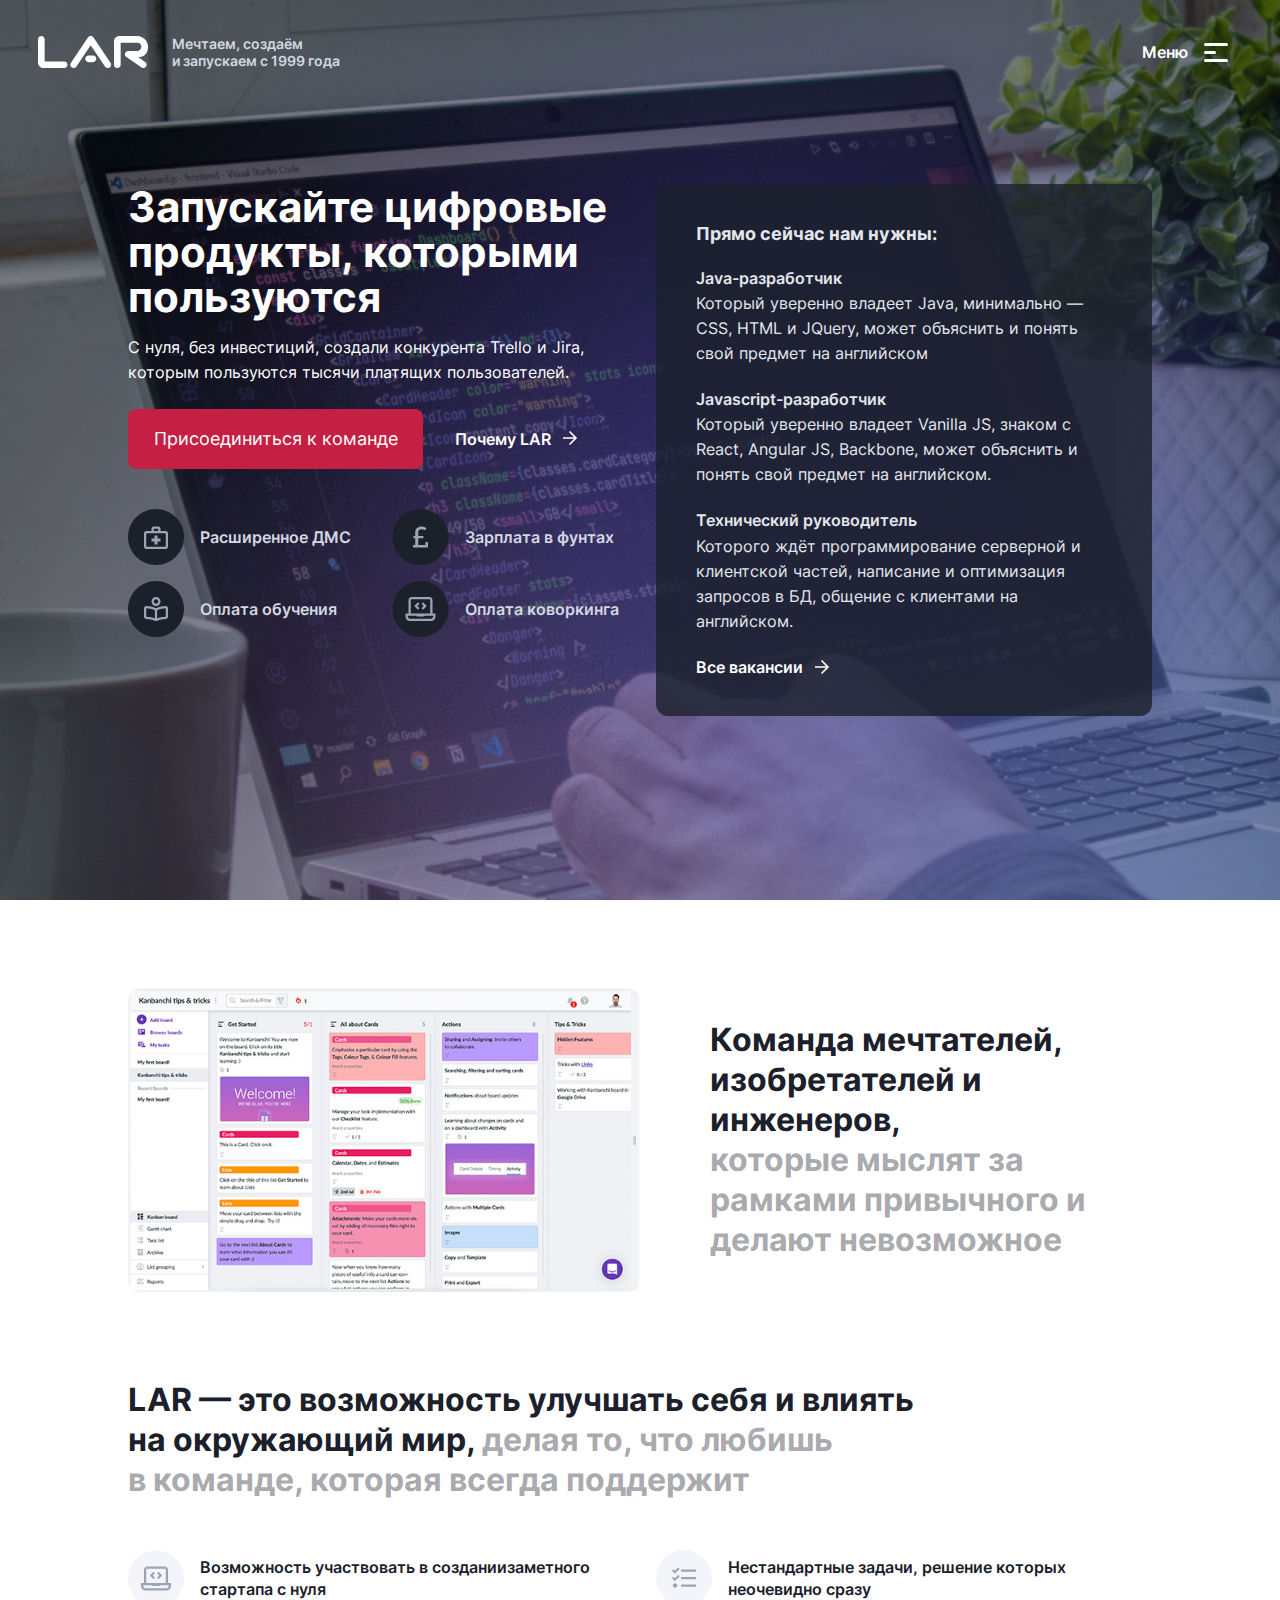
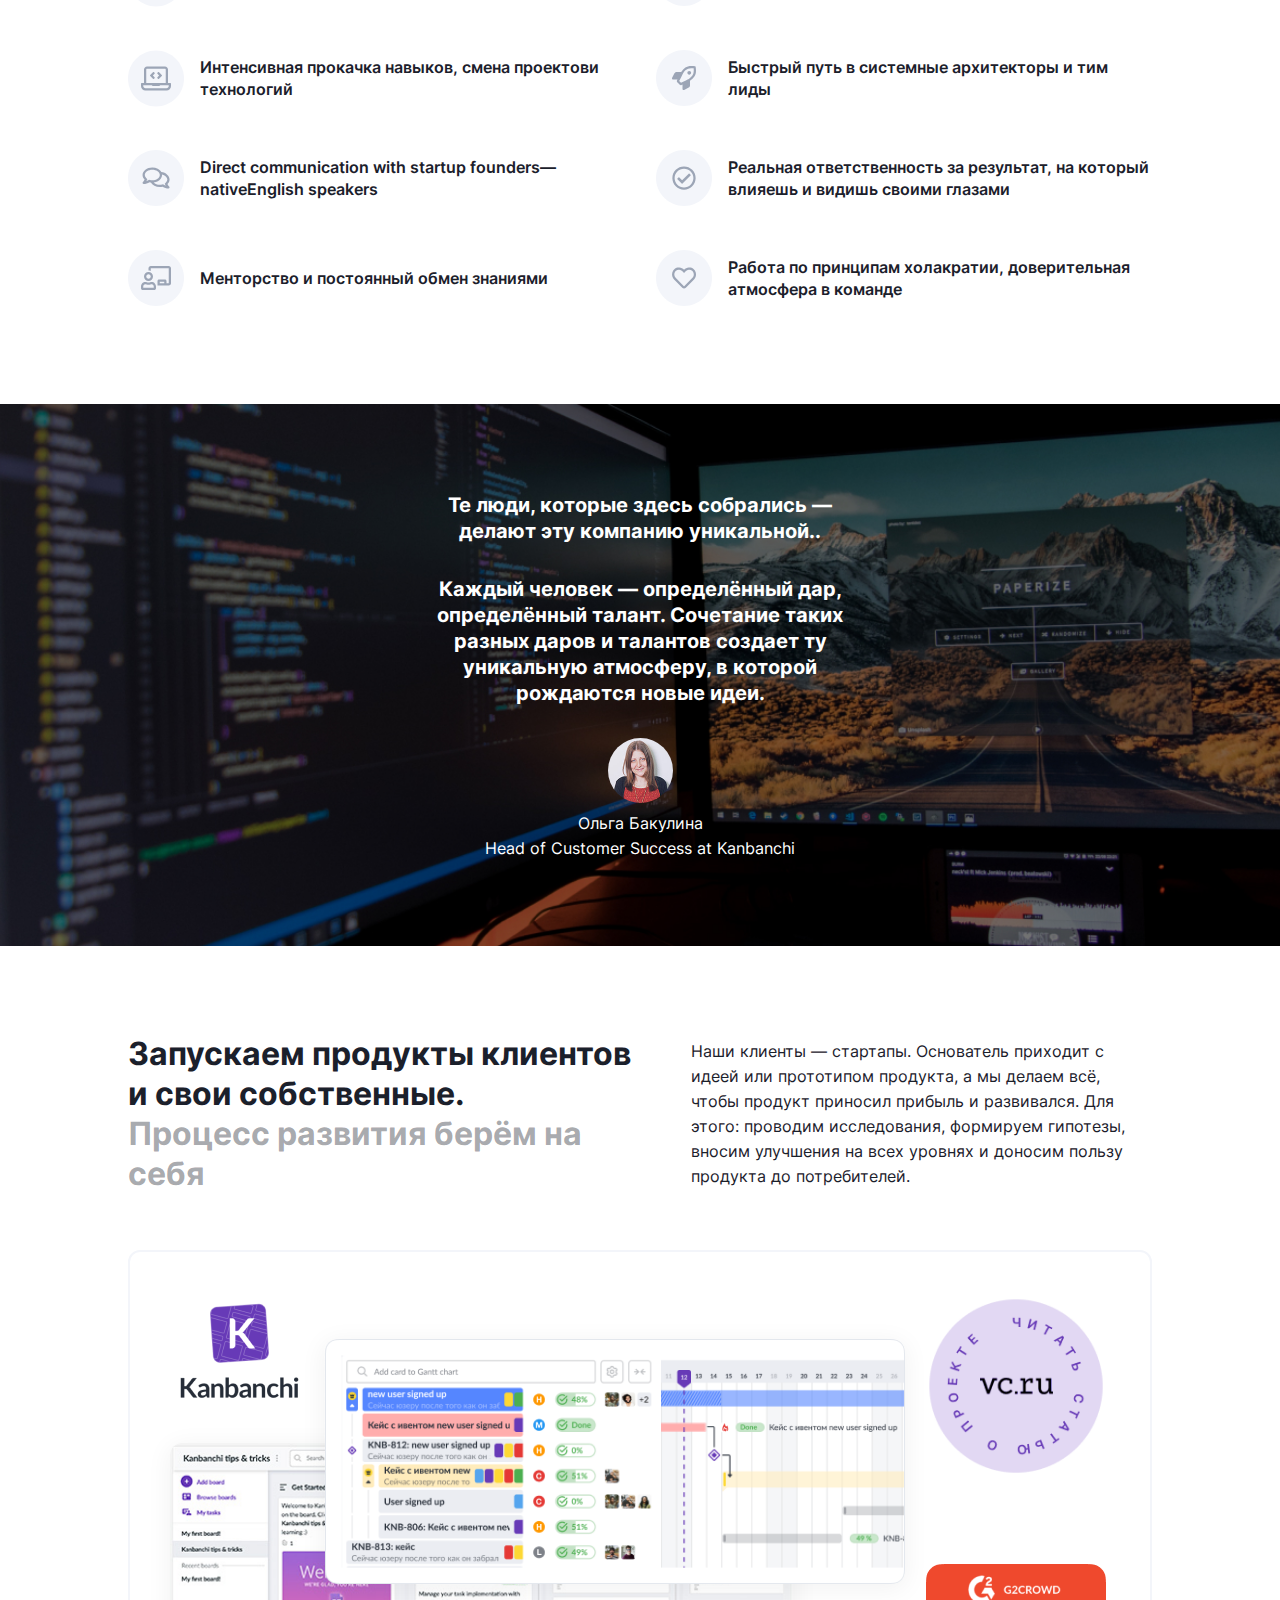
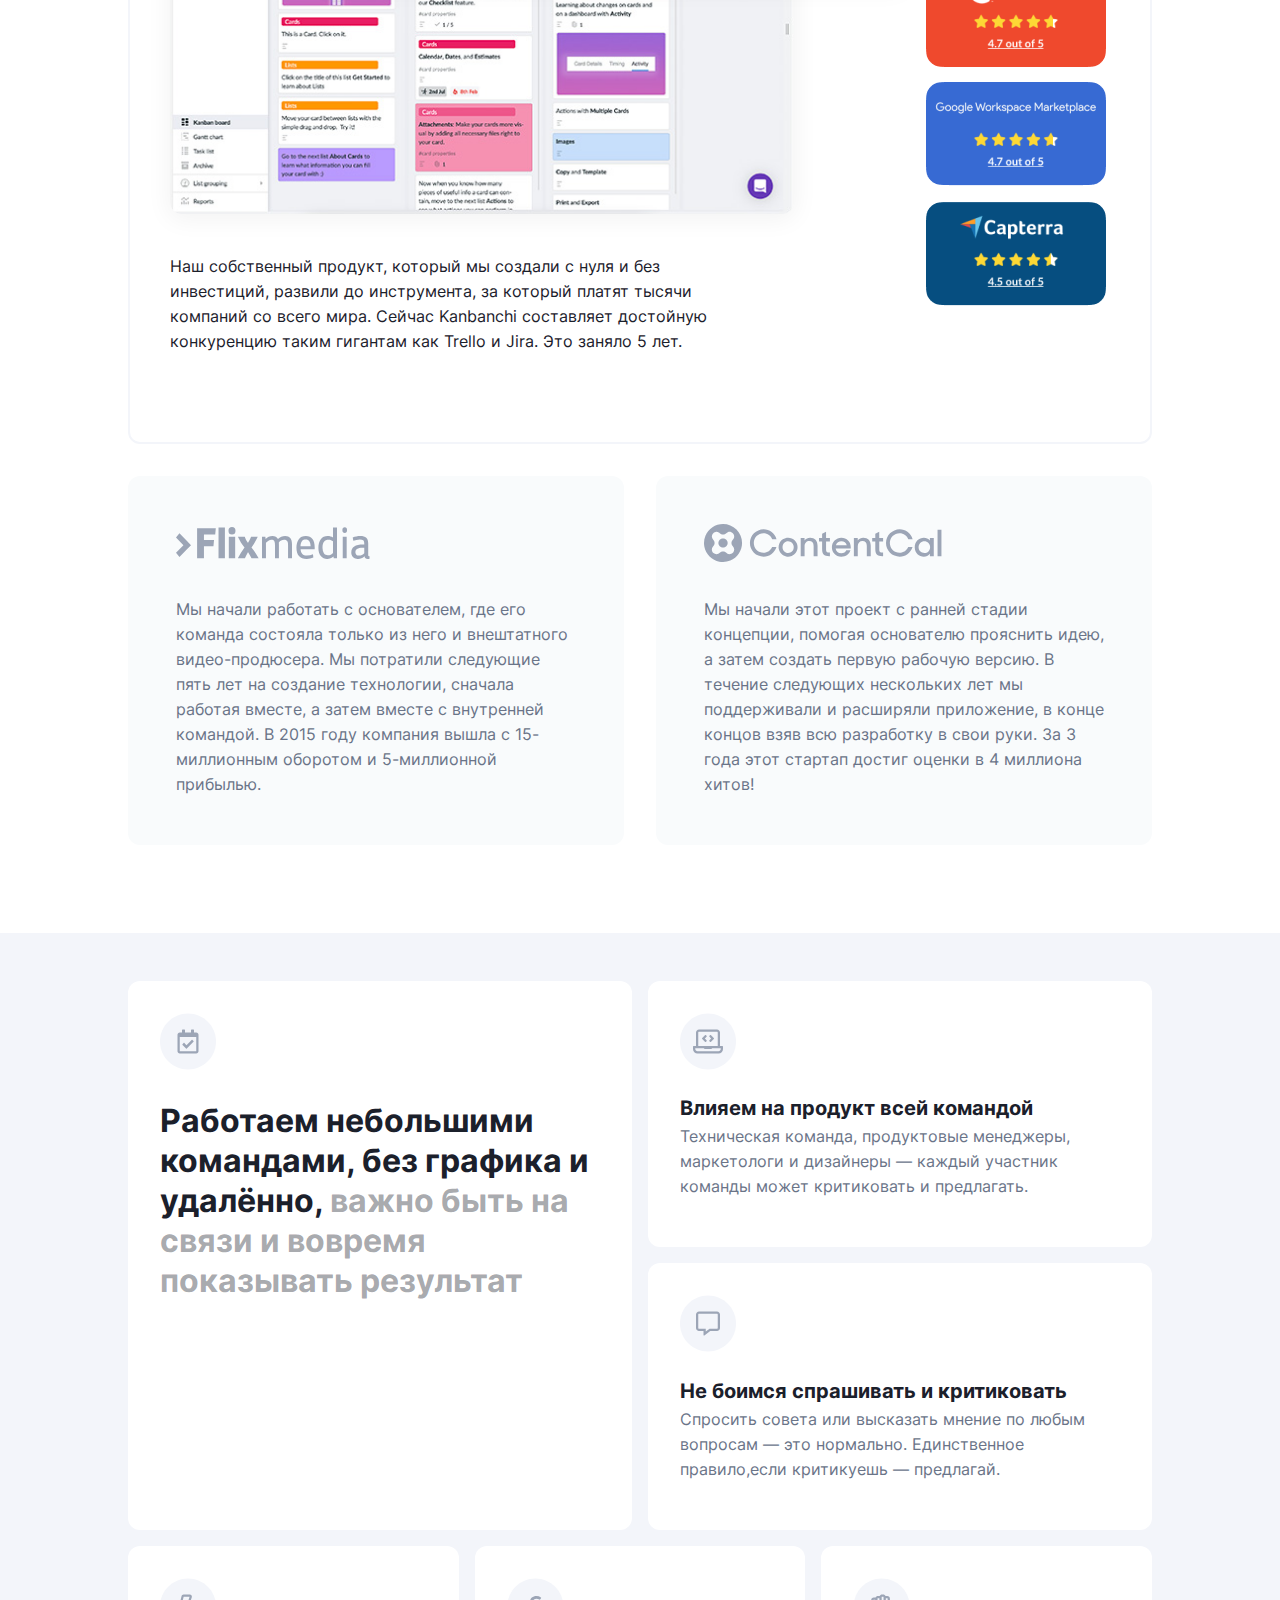
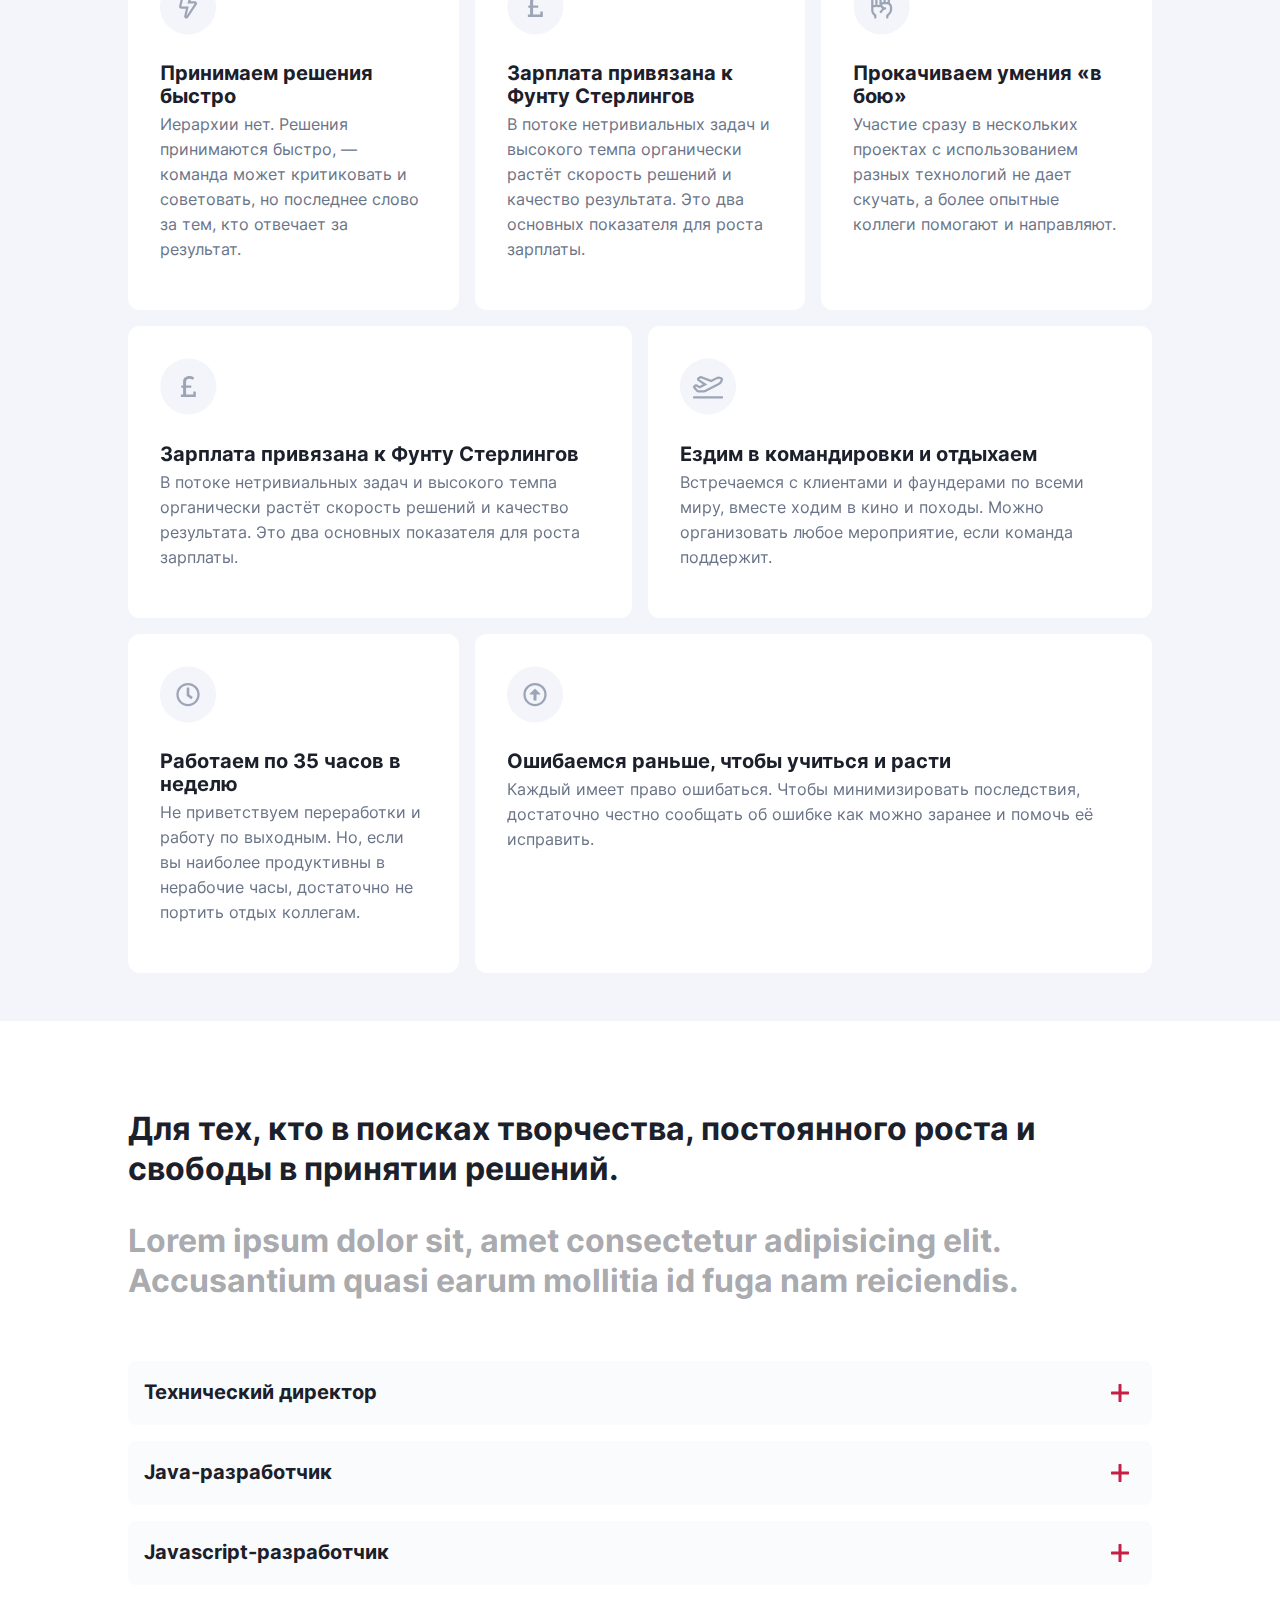
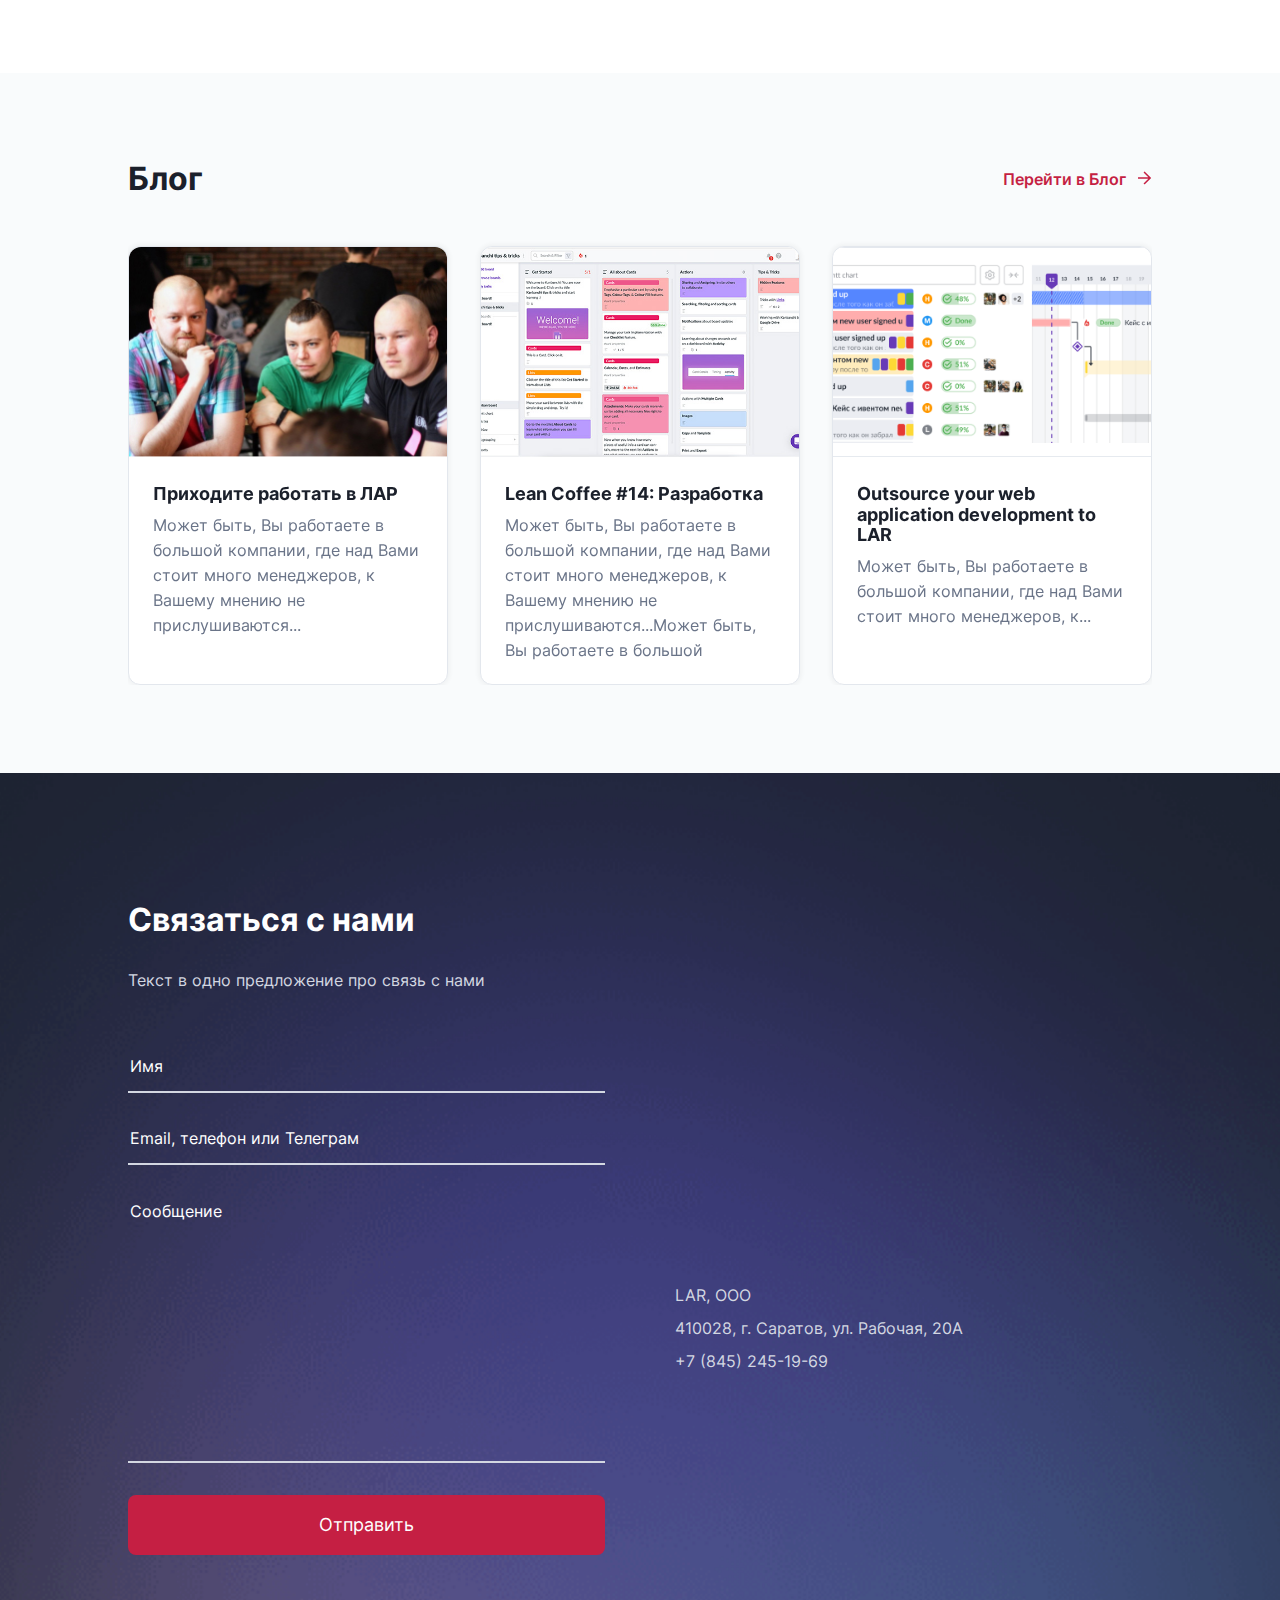
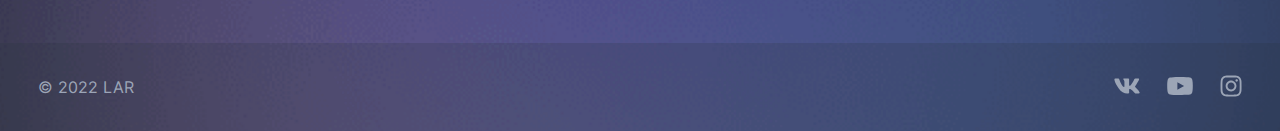
==== index.html @ 128b442a "Исправление svg в особенностях" ====
<!DOCTYPE html>
<html lang="ru">
  <head>
    <meta charset="UTF-8" />
    <meta http-equiv="X-UA-Compatible" content="IE=edge" />
    <meta name="viewport" content="width=device-width, initial-scale=1.0" />
    <title>LAR</title>
    <link rel="stylesheet" href="css/normalize.css">
    <link rel="stylesheet" href="https://unpkg.com/swiper@8/swiper-bundle.min.css"/>
    <link rel="stylesheet" href="css/style.css"/>
  </head>

  <body>
    <header class="header">
      <div class="header__wrapper">
        <div class="header__logo">
          <svg class="header__logo-icon"
            width="110"
            height="32"
            viewBox="0 0 110 32"
            fill="none"
            xmlns="http://www.w3.org/2000/svg"
          >
            <g clip-path="url(#clip0_1_561)">
              <path
                d="M26.169 25.4008H7.17392C6.9032 25.4008 6.63249 25.1736 6.63249 24.8556V3.31711C6.63249 1.45407 5.14356 0 3.33881 0C1.48893 0 0 1.49951 0 3.31711V26.8549C0 29.7176 2.30107 32.0805 5.18867 32.0805H26.169C28.0189 32.0805 29.4627 30.581 29.4627 28.7634C29.5078 26.9004 28.0189 25.4008 26.169 25.4008Z"
                fill="white"
              />
              <path
                d="M81.4396 0C78.3715 0 76.0253 2.31743 76.0253 5.22557V29.0815C76.0253 30.0812 76.5668 31.0354 77.424 31.5352C79.9958 33.0348 82.6578 31.2171 82.6578 28.7634V7.22492C82.6578 6.90684 82.8834 6.67964 83.4249 6.67964H99.2616C101.247 6.67964 103.367 8.22459 103.367 10.6329C103.367 13.2684 101.066 14.9042 99.2616 14.9042H90.1927C88.3428 14.9042 86.899 16.4037 86.899 18.2213C86.899 19.221 87.3051 20.1752 88.0721 20.766L103.232 31.3535C104.721 32.444 106.751 32.3077 107.834 30.8536C109.007 29.3087 108.737 26.9912 107.428 26.1733L100.164 21.084C106.075 21.084 110 17.5397 110 10.6329C110 5.18013 105.172 0 99.2616 0L81.4396 0Z"
                fill="white"
              />
              <path
                d="M72.6416 26.9912L55.3158 1.36318C54.7293 0.545267 53.7367 0.0454292 52.6538 0.0454292C51.4808 0.0454292 50.4881 0.636145 49.9016 1.54494L32.8466 26.9003C32.4406 27.5365 32.2601 28.2635 32.3052 29.0815C32.4857 30.6264 33.7039 31.8987 35.2831 32.0351C36.772 32.1714 37.9 31.308 38.6218 30.172L52.2027 9.90586C52.4283 9.58778 52.8794 9.58778 53.1051 9.90586L67.0016 30.4447C67.6784 31.5352 68.8967 32.2168 70.2954 31.9896C71.694 31.8079 72.8671 30.6719 73.0927 29.2632C73.2732 28.4453 73.0475 27.6274 72.6416 26.9912Z"
                fill="white"
              />
              <path
                d="M55.0902 19.4936H50.5332C48.7285 19.5391 47.2847 20.9931 47.2847 22.8107C47.2847 24.6283 48.7285 26.1278 50.5332 26.1278H55.0902C56.8499 26.0824 58.2937 24.6283 58.2937 22.8107C58.2937 20.9931 56.895 19.5391 55.0902 19.4936Z"
                fill="white"
              />
            </g>
            <defs>
              <clipPath id="clip0_1_561">
                <rect width="110" height="32" fill="white" />
              </clipPath>
            </defs>
          </svg>
          <p class="header__slogan">Мечтаем, создаём <br>и запускаем с 1999 года</p>
        </div>
        <div class="header__navigation">
          <button class="header__button hero__button hide">Присоединиться к команде</button>
          <button class="header__menu">
            <span class="header__span">Меню</span>
            <svg class="header__menu-icon" width="40" height="40" viewbox="0 0 40 40" fill="none" xmlns="http://www.w3.org/2000/svg">
              <rect x="8" y="11" width="24" height="3" rx="1.5" fill="white"/>
              <rect x="8" y="19" width="12" height="3" rx="1.5" fill="white"/>
              <rect x="8" y="27" width="24" height="3" rx="1.5" fill="white"/>
              </svg>
          </button>
        </div>
      </div>

      <div class="nav hide">
        <div class="nav__header">
          <div class="nav__logo">
            <svg width="110" height="32" viewbox="0 0 110 32" fill="none" xmlns="http://www.w3.org/2000/svg">
              <g clip-path="url(#clip0_342_361)">
              <path d="M26.169 25.4008H7.17392C6.9032 25.4008 6.63249 25.1736 6.63249 24.8556V3.31711C6.63249 1.45407 5.14356 0 3.33881 0C1.48893 0 0 1.49951 0 3.31711V26.8549C0 29.7176 2.30107 32.0805 5.18867 32.0805H26.169C28.0189 32.0805 29.4627 30.581 29.4627 28.7634C29.5078 26.9004 28.0189 25.4008 26.169 25.4008Z" fill="#C51F43"/>
              <path d="M81.4397 0C78.3716 0 76.0254 2.31743 76.0254 5.22557V29.0815C76.0254 30.0812 76.5668 31.0354 77.4241 31.5352C79.9959 33.0348 82.6579 31.2171 82.6579 28.7634V7.22492C82.6579 6.90684 82.8835 6.67964 83.4249 6.67964H99.2616C101.247 6.67964 103.367 8.22459 103.367 10.6329C103.367 13.2684 101.066 14.9042 99.2616 14.9042H90.1928C88.3429 14.9042 86.8991 16.4037 86.8991 18.2213C86.8991 19.221 87.3051 20.1752 88.0721 20.766L103.232 31.3535C104.721 32.444 106.751 32.3077 107.834 30.8536C109.007 29.3087 108.737 26.9912 107.428 26.1733L100.164 21.084C106.075 21.084 110 17.5397 110 10.6329C110 5.18013 105.172 0 99.2616 0L81.4397 0Z" fill="#C51F43"/>
              <path d="M72.6416 26.9912L55.3158 1.36318C54.7294 0.545267 53.7367 0.0454292 52.6538 0.0454292C51.4808 0.0454292 50.4881 0.636145 49.9017 1.54494L32.8467 26.9003C32.4406 27.5365 32.2601 28.2635 32.3052 29.0815C32.4857 30.6264 33.7039 31.8987 35.2831 32.0351C36.772 32.1714 37.9 31.308 38.6219 30.172L52.2027 9.90586C52.4283 9.58778 52.8795 9.58778 53.1051 9.90586L67.0017 30.4447C67.6784 31.5352 68.8967 32.2168 70.2954 31.9896C71.6941 31.8079 72.8671 30.6719 73.0927 29.2632C73.2732 28.4453 73.0476 27.6274 72.6416 26.9912Z" fill="#C51F43"/>
              <path d="M55.0902 19.4936H50.5332C48.7285 19.5391 47.2847 20.9931 47.2847 22.8107C47.2847 24.6283 48.7285 26.1278 50.5332 26.1278H55.0902C56.8499 26.0824 58.2937 24.6283 58.2937 22.8107C58.2937 20.9931 56.895 19.5391 55.0902 19.4936Z" fill="#C51F43"/>
              </g>
              <defs>
              <clippath id="clip0_342_361">
              <rect width="110" height="32" fill="white"/>
              </clippath>
              </defs>
              </svg>
            <p class="nav__slogan">Мечтаем, создаём <br>и запускаем с 1999 года</p>
          </div>
          <button class="nav__menu">
            <span class="nav__span">Меню</span>
            <svg width="22" height="22" viewbox="0 0 22 22" fill="none" xmlns="http://www.w3.org/2000/svg">
              <rect y="19.7242" width="27.8941" height="3.21855" rx="1.60928" transform="rotate(-45 0 19.7242)" fill="#1B202B"/>
              <rect x="19.7241" y="22" width="27.8941" height="3.21855" rx="1.60928" transform="rotate(-135 19.7241 22)" fill="#1B202B"/>
              </svg>
          </button>
        </div>
          
        <div class="nav__main">
          <ul class="nav__list list-reset">
            <li class="nav__item">
              <a href="#about-us" class="nav__link">О нас</a>
            </li>
            <li class="nav__item">
              <a href="#LAR" class="nav__link">Почему LAR?</a>
            </li>
            <li class="nav__item">
              <a href="#projects" class="nav__link">Проекты</a>
            </li>
            <li class="nav__item">
              <a href="#benefits" class="nav__link">Как мы работаем</a>
            </li>
            <li class="nav__item">
              <a href="#jobs" class="nav__link">Вакансии</a>
            </li>
            <li class="nav__item">
              <a href="#blog" class="nav__link">Блог</a>
            </li>
            <li class="nav__item">
              <a href="#contacts" class="nav__link">Связаться с нами</a>
            </li>
          </ul>
        </div>     
      </div>
    </header>

    <main class="main">
      <section class="hero" id="about-us">
        <div class="hero__container container">
        <div class="hero__main-block">
          <h1 class="hero__title">Запускайте цифровые продукты, которыми пользуются</h1>
          <p class="hero__descr">С нуля, без инвестиций, создали конкурента Trello и Jira, которым пользуются тысячи платящих пользователей.</p>
          <div class="hero__join">
            <a href="#" class="hero__jobs">Наши вакансии
              <svg class="hero__arrow" width="16" height="15" viewBox="0 0 16 15" fill="none" xmlns="http://www.w3.org/2000/svg">
                <path d="M14.8438 6.8125C15.0104 7 15.0104 7.17708 14.8438 7.34375L8.28125 13.875C8.11458 14.0625 7.94792 14.0625 7.78125 13.875L1.21875 7.34375C1.05208 7.17708 1.05208 7 1.21875 6.8125L1.84375 6.1875C2.01042 6.02083 2.1875 6.02083 2.375 6.1875L7.21875 11.0312V0.375C7.21875 0.125 7.34375 0 7.59375 0H8.46875C8.71875 0 8.84375 0.125 8.84375 0.375V11.0312L13.6875 6.1875C13.875 6.02083 14.0521 6.02083 14.2188 6.1875L14.8438 6.8125Z" fill="white"/>
                </svg>      
            </a>
            <button class="hero__button">Присоединиться к команде</button>
            <a href="#LAR" class="hero__link">Почему LAR
              <svg class="hero__arrow" width="15" height="16" viewbox="0 0 15 16" fill="none" xmlns="http://www.w3.org/2000/svg">
                <path d="M6.8125 1.1875C7 1.02083 7.17708 1.02083 7.34375 1.1875L13.875 7.75C14.0625 7.91667 14.0625 8.08333 13.875 8.25L7.34375 14.8125C7.17708 14.9792 7 14.9792 6.8125 14.8125L6.1875 14.1875C6.125 14.125 6.09375 14.0417 6.09375 13.9375C6.09375 13.8333 6.125 13.7396 6.1875 13.6562L11.0312 8.8125H0.375C0.125 8.8125 0 8.6875 0 8.4375V7.5625C0 7.3125 0.125 7.1875 0.375 7.1875H11.0312L6.1875 2.34375C6.02083 2.15625 6.02083 1.97917 6.1875 1.8125L6.8125 1.1875Z" fill="#ffffff"/>
                </svg>
            </a>
          </div>
          <ul class="hero__features list-reset">
            <li class="hero__item">
              <svg class="hero__icon" width="56" height="56" viewbox="0 0 56 56" fill="none" xmlns="http://www.w3.org/2000/svg">
                <path d="M0 28C0 12.536 12.536 0 28 0V0C43.464 0 56 12.536 56 28V28C56 43.464 43.464 56 28 56V56C12.536 56 0 43.464 0 28V28Z" fill="#1B202B"/>
                <path d="M32.125 29.5C32.375 29.5 32.5 29.625 32.5 29.875V32.125C32.5 32.375 32.375 32.5 32.125 32.5H29.5V35.125C29.5 35.375 29.375 35.5 29.125 35.5H26.875C26.625 35.5 26.5 35.375 26.5 35.125V32.5H23.875C23.625 32.5 23.5 32.375 23.5 32.125V29.875C23.5 29.625 23.625 29.5 23.875 29.5H26.5V26.875C26.5 26.625 26.625 26.5 26.875 26.5H29.125C29.375 26.5 29.5 26.625 29.5 26.875V29.5H32.125ZM37.75 22C38.375 22 38.9062 22.2188 39.3438 22.6562C39.7812 23.0938 40 23.625 40 24.25V37.75C40 38.375 39.7812 38.9062 39.3438 39.3438C38.9062 39.7812 38.375 40 37.75 40H18.25C17.625 40 17.0938 39.7812 16.6562 39.3438C16.2188 38.9062 16 38.375 16 37.75V24.25C16 23.625 16.2188 23.0938 16.6562 22.6562C17.0938 22.2188 17.625 22 18.25 22H23.5V19.75C23.5 19.125 23.7188 18.5938 24.1562 18.1562C24.5938 17.7188 25.125 17.5 25.75 17.5H30.25C30.875 17.5 31.4062 17.7188 31.8438 18.1562C32.2812 18.5938 32.5 19.125 32.5 19.75V22H37.75ZM25.75 19.75V22H30.25V19.75H25.75ZM37.75 37.4688V24.5312C37.75 24.3438 37.6562 24.25 37.4688 24.25H18.5312C18.3438 24.25 18.25 24.3438 18.25 24.5312V37.4688C18.25 37.6562 18.3438 37.75 18.5312 37.75H37.4688C37.6562 37.75 37.75 37.6562 37.75 37.4688Z" fill="#9CA5B6"/>
                </svg>
              <span>Расширенное ДМС</span>
            </li>
            <li class="hero__item">
              <svg class="hero__icon" width="57" height="56" viewbox="0 0 57 56" fill="none" xmlns="http://www.w3.org/2000/svg">
                <path d="M0.5 28C0.5 12.536 13.036 0 28.5 0V0C43.964 0 56.5 12.536 56.5 28V28C56.5 43.464 43.964 56 28.5 56V56C13.036 56 0.5 43.464 0.5 28V28Z" fill="#1B202B"/>
                <path d="M35.4375 32.875C35.8125 32.875 36 33.0625 36 33.4375V37.9375C36 38.3125 35.8125 38.5 35.4375 38.5H21.5625C21.1875 38.5 21 38.3125 21 37.9375V36.6719C21 36.5156 21.0469 36.3906 21.1406 36.2969C21.2656 36.1719 21.4062 36.1094 21.5625 36.1094H23.25V29.125H21.9375C21.5625 29.125 21.375 28.9375 21.375 28.5625V27.4375C21.375 27.0625 21.5625 26.875 21.9375 26.875H23.25V23.125C23.25 21.5 23.8438 20.1562 25.0312 19.0938C26.25 18.0312 27.7812 17.5 29.625 17.5C31.25 17.5 32.7344 17.9844 34.0781 18.9531C34.3906 19.1719 34.4219 19.4375 34.1719 19.75L33.2344 20.875C33.0469 21.1562 32.8125 21.2031 32.5312 21.0156C31.5625 20.4219 30.6094 20.125 29.6719 20.125C28.6094 20.125 27.7656 20.4219 27.1406 21.0156C26.5469 21.6094 26.25 22.3594 26.25 23.2656V26.875H30.9375C31.3125 26.875 31.5 27.0625 31.5 27.4375V28.5625C31.5 28.9375 31.3125 29.125 30.9375 29.125H26.25V36.1094H33.4688V33.4375C33.4688 33.2812 33.5156 33.1562 33.6094 33.0625C33.7344 32.9375 33.875 32.875 34.0312 32.875H35.4375Z" fill="#9CA5B6"/>
                </svg>
              <span>Зарплата в фунтах</span>
            </li>
            <li class="hero__item">
              <svg class="hero__icon" width="56" height="56" viewbox="0 0 56 56" fill="none" xmlns="http://www.w3.org/2000/svg">
                <path d="M0 28C0 12.536 12.536 0 28 0V0C43.464 0 56 12.536 56 28V28C56 43.464 43.464 56 28 56V56C12.536 56 0 43.464 0 28V28Z" fill="#1B202B"/>
                <path d="M37.5625 25C38.125 25 38.6719 25.2031 39.2031 25.6094C39.7344 26.0156 40 26.5938 40 27.3438V35.6875C40 36.3125 39.7812 36.8438 39.3438 37.2812C38.9062 37.75 38.375 38 37.75 38.0312C34.1562 38.2188 31.3906 38.8125 29.4531 39.8125C29.1719 39.9375 28.8906 40 28.6094 40H27.3906C27.1094 40 26.8281 39.9375 26.5469 39.8125C24.6094 38.8125 21.8438 38.2188 18.25 38.0312C17.625 38 17.0938 37.75 16.6562 37.2812C16.2188 36.8438 16 36.3125 16 35.6875V27.3438C16 26.5938 16.2656 26.0156 16.7969 25.6094C17.3281 25.2031 17.875 25 18.4375 25C18.4688 25 18.5 25 18.5312 25C22.625 25.25 25.7812 26 28 27.25C30.2188 26 33.375 25.25 37.4688 25C37.5 25 37.5312 25 37.5625 25ZM26.875 37.4688V29.1719C24.9375 28.1094 22.1094 27.4688 18.3906 27.25C18.3281 27.25 18.2812 27.2812 18.25 27.3438V35.6875C18.25 35.75 18.2969 35.7812 18.3906 35.7812C21.8281 35.9688 24.6562 36.5312 26.875 37.4688ZM37.75 35.6875V27.3438C37.75 27.2812 37.6875 27.25 37.5625 27.25C33.8438 27.4688 31.0312 28.1094 29.125 29.1719V37.4688C31.3438 36.5312 34.1719 35.9688 37.6094 35.7812C37.7031 35.7812 37.75 35.75 37.75 35.6875ZM28 25C26.75 25 25.6875 24.5625 24.8125 23.6875C23.9375 22.8125 23.5 21.75 23.5 20.5C23.5 19.25 23.9375 18.1875 24.8125 17.3125C25.6875 16.4375 26.75 16 28 16C29.25 16 30.3125 16.4375 31.1875 17.3125C32.0625 18.1875 32.5 19.25 32.5 20.5C32.5 21.3125 32.2969 22.0625 31.8906 22.75C31.4844 23.4375 30.9375 23.9844 30.25 24.3906C29.5625 24.7969 28.8125 25 28 25ZM29.5938 18.9062C29.1562 18.4688 28.625 18.25 28 18.25C27.375 18.25 26.8438 18.4688 26.4062 18.9062C25.9688 19.3438 25.75 19.875 25.75 20.5C25.75 21.125 25.9688 21.6562 26.4062 22.0938C26.8438 22.5312 27.375 22.75 28 22.75C28.625 22.75 29.1562 22.5312 29.5938 22.0938C30.0312 21.6562 30.25 21.125 30.25 20.5C30.25 19.875 30.0312 19.3438 29.5938 18.9062Z" fill="#9CA5B6"/>
                </svg>
              <span>Оплата обучения</span>
            </li>
            <li class="hero__item">
              <svg class="hero__icon" width="57" height="56" viewbox="0 0 57 56" fill="none" xmlns="http://www.w3.org/2000/svg">
                <path d="M0.5 28C0.5 12.536 13.036 0 28.5 0V0C43.964 0 56.5 12.536 56.5 28V28C56.5 43.464 43.964 56 28.5 56V56C13.036 56 0.5 43.464 0.5 28V28Z" fill="#1B202B"/>
                <path d="M42.75 32.5C42.9688 32.5 43.1406 32.5781 43.2656 32.7344C43.4219 32.8594 43.5 33.0312 43.5 33.25V35.5C43.5 36.75 43.0625 37.8125 42.1875 38.6875C41.3125 39.5625 40.25 40 39 40H18C16.75 40 15.6875 39.5625 14.8125 38.6875C13.9375 37.8125 13.5 36.75 13.5 35.5V33.25C13.5 33.0312 13.5625 32.8594 13.6875 32.7344C13.8438 32.5781 14.0312 32.5 14.25 32.5H16.5V19C16.5 18.1875 16.7969 17.4844 17.3906 16.8906C17.9844 16.2969 18.6875 16 19.5 16H37.5C38.3125 16 39.0156 16.2969 39.6094 16.8906C40.2031 17.4844 40.5 18.1875 40.5 19V32.5H42.75ZM18.75 19V32.5H38.25V19C38.25 18.7812 38.1719 18.6094 38.0156 18.4844C37.8906 18.3281 37.7188 18.25 37.5 18.25H19.5C19.2812 18.25 19.0938 18.3281 18.9375 18.4844C18.8125 18.6094 18.75 18.7812 18.75 19ZM41.25 35.5V34.75H32.7656C32.4844 35.25 32.0625 35.5 31.5 35.5H25.5C24.9375 35.5 24.5156 35.25 24.2344 34.75H15.75V35.5C15.75 36.125 15.9688 36.6562 16.4062 37.0938C16.8438 37.5312 17.375 37.75 18 37.75H39C39.625 37.75 40.1562 37.5312 40.5938 37.0938C41.0312 36.6562 41.25 36.125 41.25 35.5ZM26.5312 28.2812C26.1562 28.625 25.7969 28.625 25.4531 28.2812L22.7344 25.5156C22.3594 25.1719 22.3594 24.8281 22.7344 24.4844L25.4531 21.7188C25.7969 21.375 26.1562 21.375 26.5312 21.7188L27.0469 22.2812C27.3906 22.625 27.3906 22.9688 27.0469 23.3125L25.3594 25L27.0469 26.6875C27.3906 27.0312 27.3906 27.375 27.0469 27.7188L26.5312 28.2812ZM29.9531 27.7188C29.6094 27.375 29.6094 27.0312 29.9531 26.6875L31.6406 25L29.9531 23.3125C29.6094 22.9688 29.6094 22.625 29.9531 22.2812L30.4688 21.7188C30.8438 21.375 31.2031 21.375 31.5469 21.7188L34.2656 24.4844C34.6406 24.8281 34.6406 25.1719 34.2656 25.5156L31.5469 28.2812C31.2031 28.625 30.8438 28.625 30.4688 28.2812L29.9531 27.7188Z" fill="#9CA5B6"/>
                </svg>
              <span>Оплата коворкинга</span>
            </li>
          </ul>
        </div>
        <div class="hero__vacancy vacancy">
          <h5 class="vacancy__title">Прямо сейчас нам нужны:</h5>
          <ul class="vacancy__list list-reset">
            <li class="vacancy__item">
              <h6 class="vacancy__subtitle">Java-разработчик</h6>
              <p class="vacancy__descr">Который уверенно владеет Java, минимально — CSS, HTML и JQuery, может
                 объяснить и понять свой предмет на английском</p>
            </li>
            <li class="vacancy__item">
              <h6 class="vacancy__subtitle">Javascript-разработчик</h6>
              <p class="vacancy__descr">Который уверенно владеет Vanilla JS, знаком с React, Angular JS, Backbone,
                 может объяснить и понять свой предмет на английском.</p>
            </li>
            <li class="vacancy__item">
              <h6 class="vacancy__subtitle">Технический руководитель</h6>
              <p class="vacancy__descr">Которого ждёт программирование серверной и клиентской частей,
                 написание и оптимизация запросов в БД, общение с клиентами на английском.</p>
            </li>
          </ul>
          <a href="#jobs" class="vacancy__link">
            <span>Все вакансии</span>
            <svg class="hero__arrow" width="15" height="16" viewbox="0 0 15 16" fill="none" xmlns="http://www.w3.org/2000/svg">
              <path d="M6.8125 1.1875C7 1.02083 7.17708 1.02083 7.34375 1.1875L13.875 7.75C14.0625 7.91667 14.0625 8.08333 13.875 8.25L7.34375 14.8125C7.17708 14.9792 7 14.9792 6.8125 14.8125L6.1875 14.1875C6.125 14.125 6.09375 14.0417 6.09375 13.9375C6.09375 13.8333 6.125 13.7396 6.1875 13.6562L11.0312 8.8125H0.375C0.125 8.8125 0 8.6875 0 8.4375V7.5625C0 7.3125 0.125 7.1875 0.375 7.1875H11.0312L6.1875 2.34375C6.02083 2.15625 6.02083 1.97917 6.1875 1.8125L6.8125 1.1875Z" fill="#ffffff"/>
              </svg>
          </a>
        </div>
      </div>
      </section>

      <section class="about-us container" id="LAR">
        <div class="about-us__team">
          <video class="about-us__video video" poster="img/kanban_board.jpg">
            <button class="video__play-button play-button">
              <svg class="play-button__icon" width="56" height="56" viewbox="0 0 56 56" fill="none" xmlns="http://www.w3.org/2000/svg">
                <path fill-rule="evenodd" clip-rule="evenodd" d="M28 56C43.464 56 56 43.464 56 28C56 12.536 43.464 0 28 0C12.536 0 0 12.536 0 28C0 43.464 12.536 56 28 56ZM23.6945 18.4982C23.3974 18.3072 23.0197 18.2937 22.7097 18.463C22.3997 18.6322 22.2069 18.9572 22.2069 19.3104V36.6897C22.2069 37.0429 22.3997 37.3679 22.7097 37.5372C23.0197 37.7064 23.3974 37.6929 23.6945 37.5019L37.2118 28.8122C37.4881 28.6346 37.6552 28.3286 37.6552 28.0001C37.6552 27.6715 37.4881 27.3655 37.2118 27.1879L23.6945 18.4982Z" fill="white"/>
                </svg>
              <span class="play-button__descr">Смотреть видео</span>
            </button>
          </video>
          <h2 class="about-us__title">Команда мечтателей, изобретателей и инженеров, <br><span class="about-us__title--grey">которые мыслят за рамками привычного и делают невозможное</span></h2>
        </div>
        <div class="about-us__features">
          <h2 class="about-us__title--features">LAR — это возможность улучшать себя и влиять на окружающий
             мир, <span class="about-us__title--grey">делая то, что любишь <br>в команде, которая всегда поддержит</span></h2>
          <ul class="about-us__list list-reset">
            <li class="about-us__item">
              <svg class="about-us__svg" width="56" height="57" viewbox="0 0 56 57" fill="none" xmlns="http://www.w3.org/2000/svg">
                <path d="M0 28.5C0 13.036 12.536 0.5 28 0.5V0.5C43.464 0.5 56 13.036 56 28.5V28.5C56 43.964 43.464 56.5 28 56.5V56.5C12.536 56.5 0 43.964 0 28.5V28.5Z" fill="#F3F5FA"/>
                <path d="M42.25 33C42.4688 33 42.6406 33.0781 42.7656 33.2344C42.9219 33.3594 43 33.5312 43 33.75V36C43 37.25 42.5625 38.3125 41.6875 39.1875C40.8125 40.0625 39.75 40.5 38.5 40.5H17.5C16.25 40.5 15.1875 40.0625 14.3125 39.1875C13.4375 38.3125 13 37.25 13 36V33.75C13 33.5312 13.0625 33.3594 13.1875 33.2344C13.3438 33.0781 13.5312 33 13.75 33H16V19.5C16 18.6875 16.2969 17.9844 16.8906 17.3906C17.4844 16.7969 18.1875 16.5 19 16.5H37C37.8125 16.5 38.5156 16.7969 39.1094 17.3906C39.7031 17.9844 40 18.6875 40 19.5V33H42.25ZM18.25 19.5V33H37.75V19.5C37.75 19.2812 37.6719 19.1094 37.5156 18.9844C37.3906 18.8281 37.2188 18.75 37 18.75H19C18.7812 18.75 18.5938 18.8281 18.4375 18.9844C18.3125 19.1094 18.25 19.2812 18.25 19.5ZM40.75 36V35.25H32.2656C31.9844 35.75 31.5625 36 31 36H25C24.4375 36 24.0156 35.75 23.7344 35.25H15.25V36C15.25 36.625 15.4688 37.1562 15.9062 37.5938C16.3438 38.0312 16.875 38.25 17.5 38.25H38.5C39.125 38.25 39.6562 38.0312 40.0938 37.5938C40.5312 37.1562 40.75 36.625 40.75 36ZM26.0312 28.7812C25.6562 29.125 25.2969 29.125 24.9531 28.7812L22.2344 26.0156C21.8594 25.6719 21.8594 25.3281 22.2344 24.9844L24.9531 22.2188C25.2969 21.875 25.6562 21.875 26.0312 22.2188L26.5469 22.7812C26.8906 23.125 26.8906 23.4688 26.5469 23.8125L24.8594 25.5L26.5469 27.1875C26.8906 27.5312 26.8906 27.875 26.5469 28.2188L26.0312 28.7812ZM29.4531 28.2188C29.1094 27.875 29.1094 27.5312 29.4531 27.1875L31.1406 25.5L29.4531 23.8125C29.1094 23.4688 29.1094 23.125 29.4531 22.7812L29.9688 22.2188C30.3438 21.875 30.7031 21.875 31.0469 22.2188L33.7656 24.9844C34.1406 25.3281 34.1406 25.6719 33.7656 26.0156L31.0469 28.7812C30.7031 29.125 30.3438 29.125 29.9688 28.7812L29.4531 28.2188Z" fill="#9CA5B6"/>
                </svg>
              <p class="about-us__text">Возможность участвовать в созданиизаметного стартапа с нуля</p>
            </li>
            <li class="about-us__item">
              <svg class="about-us__svg" width="56" height="56" viewbox="0 0 56 56" fill="none" xmlns="http://www.w3.org/2000/svg">
                <path d="M0 28C0 12.536 12.536 0 28 0V0C43.464 0 56 12.536 56 28V28C56 43.464 43.464 56 28 56V56C12.536 56 0 43.464 0 28V28Z" fill="#F3F5FA"/>
                <path d="M39.2969 26.875C39.5156 26.875 39.6875 26.9531 39.8125 27.1094C39.9688 27.2344 40.0469 27.4062 40.0469 27.625V28.375C40.0469 28.5938 39.9688 28.7812 39.8125 28.9375C39.6875 29.0625 39.5156 29.125 39.2969 29.125H25.7969C25.5781 29.125 25.3906 29.0625 25.2344 28.9375C25.1094 28.7812 25.0469 28.5938 25.0469 28.375V27.625C25.0469 27.4062 25.1094 27.2344 25.2344 27.1094C25.3906 26.9531 25.5781 26.875 25.7969 26.875H39.2969ZM39.2969 34.375C39.5156 34.375 39.6875 34.4531 39.8125 34.6094C39.9688 34.7344 40.0469 34.9062 40.0469 35.125V35.875C40.0469 36.0938 39.9688 36.2812 39.8125 36.4375C39.6875 36.5625 39.5156 36.625 39.2969 36.625H25.7969C25.5781 36.625 25.3906 36.5625 25.2344 36.4375C25.1094 36.2812 25.0469 36.0938 25.0469 35.875V35.125C25.0469 34.9062 25.1094 34.7344 25.2344 34.6094C25.3906 34.4531 25.5781 34.375 25.7969 34.375H39.2969ZM39.2969 19.375C39.5156 19.375 39.6875 19.4531 39.8125 19.6094C39.9688 19.7344 40.0469 19.9062 40.0469 20.125V20.875C40.0469 21.0938 39.9688 21.2812 39.8125 21.4375C39.6875 21.5625 39.5156 21.625 39.2969 21.625H25.7969C25.5781 21.625 25.3906 21.5625 25.2344 21.4375C25.1094 21.2812 25.0469 21.0938 25.0469 20.875V20.125C25.0469 19.9062 25.1094 19.7344 25.2344 19.6094C25.3906 19.4531 25.5781 19.375 25.7969 19.375H39.2969ZM17.4531 33.9062C17.9219 33.4688 18.4531 33.25 19.0469 33.25C19.6719 33.25 20.2031 33.4688 20.6406 33.9062C21.0781 34.3438 21.2969 34.875 21.2969 35.5C21.2969 36.125 21.0781 36.6562 20.6406 37.0938C20.2031 37.5312 19.6719 37.75 19.0469 37.75C18.4531 37.75 17.9219 37.5312 17.4531 37.0938C17.0156 36.6562 16.7969 36.125 16.7969 35.5C16.7969 34.875 17.0156 34.3438 17.4531 33.9062ZM22.6094 25.1406L23.4062 25.9375C23.5 26.0625 23.5469 26.2031 23.5469 26.3594C23.5469 26.5156 23.4844 26.6406 23.3594 26.7344L19.9844 30.1094L19.2812 30.8594C19.1562 30.9531 19.0156 31 18.8594 31C18.7031 31 18.5625 30.9531 18.4375 30.8594L16.2344 28.6094C16.1094 28.5156 16.0469 28.3906 16.0469 28.2344C16.0469 28.0781 16.1094 27.9375 16.2344 27.8125L16.9375 27.1094C17.0625 26.9844 17.2031 26.9219 17.3594 26.9219C17.5156 26.9219 17.6406 26.9844 17.7344 27.1094L18.8125 28.1406L21.8125 25.1406C21.9062 25.0469 22.0312 25 22.1875 25C22.3438 25 22.4844 25.0469 22.6094 25.1406ZM22.6094 17.6406L23.4062 18.4375C23.5 18.5312 23.5469 18.6562 23.5469 18.8125C23.5469 18.9688 23.4844 19.1094 23.3594 19.2344L19.9844 22.6094L19.2812 23.3125C19.1562 23.4375 19.0156 23.5 18.8594 23.5C18.7031 23.5 18.5625 23.4375 18.4375 23.3125L16.2344 21.1094C16.1094 21.0156 16.0469 20.8906 16.0469 20.7344C16.0469 20.5781 16.1094 20.4375 16.2344 20.3125L16.9375 19.6094C17.0625 19.4844 17.2031 19.4219 17.3594 19.4219C17.5156 19.4219 17.6406 19.4844 17.7344 19.6094L18.8125 20.6406L21.8125 17.6406C21.9062 17.5469 22.0312 17.5 22.1875 17.5C22.3438 17.5 22.4844 17.5469 22.6094 17.6406Z" fill="#9CA5B6"/>
                </svg>
              <p class="about-us__text">Нестандартные задачи, решение которых неочевидно сразу</p>
            </li>
            <li class="about-us__item">
              <svg class="about-us__svg" width="56" height="57" viewbox="0 0 56 57" fill="none" xmlns="http://www.w3.org/2000/svg">
                <path d="M0 28.5C0 13.036 12.536 0.5 28 0.5V0.5C43.464 0.5 56 13.036 56 28.5V28.5C56 43.964 43.464 56.5 28 56.5V56.5C12.536 56.5 0 43.964 0 28.5V28.5Z" fill="#F3F5FA"/>
                <path d="M42.25 33C42.4688 33 42.6406 33.0781 42.7656 33.2344C42.9219 33.3594 43 33.5312 43 33.75V36C43 37.25 42.5625 38.3125 41.6875 39.1875C40.8125 40.0625 39.75 40.5 38.5 40.5H17.5C16.25 40.5 15.1875 40.0625 14.3125 39.1875C13.4375 38.3125 13 37.25 13 36V33.75C13 33.5312 13.0625 33.3594 13.1875 33.2344C13.3438 33.0781 13.5312 33 13.75 33H16V19.5C16 18.6875 16.2969 17.9844 16.8906 17.3906C17.4844 16.7969 18.1875 16.5 19 16.5H37C37.8125 16.5 38.5156 16.7969 39.1094 17.3906C39.7031 17.9844 40 18.6875 40 19.5V33H42.25ZM18.25 19.5V33H37.75V19.5C37.75 19.2812 37.6719 19.1094 37.5156 18.9844C37.3906 18.8281 37.2188 18.75 37 18.75H19C18.7812 18.75 18.5938 18.8281 18.4375 18.9844C18.3125 19.1094 18.25 19.2812 18.25 19.5ZM40.75 36V35.25H32.2656C31.9844 35.75 31.5625 36 31 36H25C24.4375 36 24.0156 35.75 23.7344 35.25H15.25V36C15.25 36.625 15.4688 37.1562 15.9062 37.5938C16.3438 38.0312 16.875 38.25 17.5 38.25H38.5C39.125 38.25 39.6562 38.0312 40.0938 37.5938C40.5312 37.1562 40.75 36.625 40.75 36ZM26.0312 28.7812C25.6562 29.125 25.2969 29.125 24.9531 28.7812L22.2344 26.0156C21.8594 25.6719 21.8594 25.3281 22.2344 24.9844L24.9531 22.2188C25.2969 21.875 25.6562 21.875 26.0312 22.2188L26.5469 22.7812C26.8906 23.125 26.8906 23.4688 26.5469 23.8125L24.8594 25.5L26.5469 27.1875C26.8906 27.5312 26.8906 27.875 26.5469 28.2188L26.0312 28.7812ZM29.4531 28.2188C29.1094 27.875 29.1094 27.5312 29.4531 27.1875L31.1406 25.5L29.4531 23.8125C29.1094 23.4688 29.1094 23.125 29.4531 22.7812L29.9688 22.2188C30.3438 21.875 30.7031 21.875 31.0469 22.2188L33.7656 24.9844C34.1406 25.3281 34.1406 25.6719 33.7656 26.0156L31.0469 28.7812C30.7031 29.125 30.3438 29.125 29.9688 28.7812L29.4531 28.2188Z" fill="#9CA5B6"/>
                </svg>
              <p class="about-us__text">Интенсивная прокачка навыков, смена проектови технологий</p>
            </li>
            <li class="about-us__item">
              <svg class="about-us__svg" width="56" height="56" viewbox="0 0 56 56" fill="none" xmlns="http://www.w3.org/2000/svg">
                <path d="M0 28C0 12.536 12.536 0 28 0V0C43.464 0 56 12.536 56 28V28C56 43.464 43.464 56 28 56V56C12.536 56 0 43.464 0 28V28Z" fill="#F3F5FA"/>
                <path d="M39.6719 16.8906C39.8906 17.9219 40 19.2344 40 20.8281C40 23.0781 39.4688 25 38.4062 26.5938C37.3438 28.1875 35.875 29.5938 34 30.8125V35.5469C34 35.9531 33.875 36.3594 33.625 36.7656C33.375 37.1406 33.0781 37.4062 32.7344 37.5625L28.1406 39.9062C27.9844 39.9688 27.8125 40 27.625 40C27.3125 40 27.0469 39.8906 26.8281 39.6719C26.6094 39.4531 26.5 39.1875 26.5 38.875V34.5156L25.5156 35.0312C24.8594 35.3438 24.2812 35.25 23.7812 34.75L21.25 32.2188C20.9688 31.9375 20.8281 31.5781 20.8281 31.1406C20.8281 30.9219 20.875 30.7031 20.9688 30.4844L21.4844 29.5H17.125C16.8125 29.5 16.5469 29.3906 16.3281 29.1719C16.1094 28.9531 16 28.6875 16 28.375C16 28.1875 16.0469 28.0156 16.1406 27.8594L18.4375 23.2188C18.5938 22.9062 18.875 22.625 19.2812 22.375C19.6875 22.125 20.0781 22 20.4531 22H25.1875C26.4062 20.0938 27.7969 18.625 29.3594 17.5938C30.9531 16.5312 32.8906 16 35.1719 16C36.7656 16 38.0781 16.1094 39.1094 16.3281C39.4219 16.3906 39.6094 16.5781 39.6719 16.8906ZM32.8281 28.8906C34.5469 27.7656 35.7969 26.5781 36.5781 25.3281C37.3594 24.0469 37.75 22.5469 37.75 20.8281C37.75 19.7656 37.7188 18.9375 37.6562 18.3438C37.0625 18.2812 36.2344 18.25 35.1719 18.25C34.0156 18.25 32.9688 18.4219 32.0312 18.7656C31.0938 19.1094 30.2188 19.6406 29.4062 20.3594C28.625 21.0781 27.8594 22.0156 27.1094 23.1719C26.6094 24.2031 25.3125 26.8125 23.2188 31L25 32.7812C28.9375 30.8125 31.5469 29.5156 32.8281 28.8906ZM31.8906 21.4375C32.2656 21.0625 32.7188 20.875 33.25 20.875C33.7812 20.875 34.2188 21.0625 34.5625 21.4375C34.9375 21.7812 35.125 22.2188 35.125 22.75C35.125 23.2812 34.9375 23.7344 34.5625 24.1094C34.2188 24.4531 33.7812 24.625 33.25 24.625C32.7188 24.625 32.2656 24.4531 31.8906 24.1094C31.5469 23.7344 31.375 23.2812 31.375 22.75C31.375 22.2188 31.5469 21.7812 31.8906 21.4375Z" fill="#9CA5B6"/>
                </svg>
              <p class="about-us__text">Быстрый путь в системные архитекторы и тим лиды</p>
            </li>
            <li class="about-us__item">
              <svg class="about-us__svg" width="56" height="56" viewbox="0 0 56 56" fill="none" xmlns="http://www.w3.org/2000/svg">
                <path d="M0 28C0 12.536 12.536 0 28 0V0C43.464 0 56 12.536 56 28V28C56 43.464 43.464 56 28 56V56C12.536 56 0 43.464 0 28V28Z" fill="#F3F5FA"/>
                <path d="M39.4844 34.0938C39.7031 34.5312 39.9531 34.9688 40.2344 35.4062C40.5469 35.8125 40.7812 36.125 40.9375 36.3438C41.125 36.5312 41.2344 36.6406 41.2656 36.6719C41.5781 37.0156 41.6406 37.4062 41.4531 37.8438C41.2656 38.2812 40.9375 38.5 40.4688 38.5C38.4375 38.5 36.4844 37.8906 34.6094 36.6719C33.6719 36.8906 32.7344 37 31.7969 37C29.7969 37 27.9844 36.5781 26.3594 35.7344C24.7656 34.8906 23.5938 33.7812 22.8438 32.4062C22.375 32.3438 21.9219 32.2656 21.4844 32.1719C19.6406 33.3906 17.6875 34 15.625 34C15.1562 34 14.8281 33.7812 14.6406 33.3438C14.4531 32.9062 14.5156 32.5156 14.8281 32.1719C15.4844 31.5469 16.0781 30.6875 16.6094 29.5938C15.2344 28.25 14.5469 26.7188 14.5469 25C14.5469 22.9375 15.5 21.1719 17.4062 19.7031C19.3125 18.2344 21.6094 17.5 24.2969 17.5C26.2969 17.5 28.1094 17.9219 29.7344 18.7656C31.3594 19.6094 32.5469 20.7188 33.2969 22.0938C35.6406 22.375 37.5938 23.2188 39.1562 24.625C40.75 26 41.5469 27.625 41.5469 29.5C41.5469 31.2188 40.8594 32.75 39.4844 34.0938ZM21.0625 29.7812L22 29.9688C22.75 30.1562 23.5156 30.25 24.2969 30.25C26.3281 30.25 28.0781 29.7344 29.5469 28.7031C31.0469 27.6719 31.7969 26.4375 31.7969 25C31.7969 23.5625 31.0469 22.3281 29.5469 21.2969C28.0781 20.2656 26.3281 19.75 24.2969 19.75C22.2656 19.75 20.5 20.2656 19 21.2969C17.5312 22.3281 16.7969 23.5625 16.7969 25C16.7969 26.0938 17.2656 27.0938 18.2031 28L19.3281 29.125L18.625 30.625C18.5 30.8438 18.375 31.0625 18.25 31.2812C18.9375 31.0625 19.6094 30.7344 20.2656 30.2969L21.0625 29.7812ZM37.8906 32.5C38.8281 31.5938 39.2969 30.5938 39.2969 29.5C39.2969 28.375 38.7969 27.3594 37.7969 26.4531C36.7969 25.5156 35.5312 24.875 34 24.5312C34.0312 24.7812 34.0469 24.9375 34.0469 25C34.0469 26.25 33.6719 27.4219 32.9219 28.5156C32.2031 29.5781 31.2031 30.4531 29.9219 31.1406C28.6406 31.8281 27.2188 32.25 25.6562 32.4062C27.1875 33.9688 29.2344 34.75 31.7969 34.75C32.5781 34.75 33.3438 34.6562 34.0938 34.4688L35.0312 34.2812L35.8281 34.7969C36.4844 35.2344 37.1562 35.5625 37.8438 35.7812C37.7188 35.5625 37.5938 35.3438 37.4688 35.125L36.7656 33.625L37.8906 32.5Z" fill="#9CA5B6"/>
                </svg>
              <p class="about-us__text">Direct communication with startup founders—nativeEnglish speakers</p>
            </li>
            <li class="about-us__item">
              <svg class="about-us__svg" width="56" height="56" viewbox="0 0 56 56"  fill="none" xmlns="http://www.w3.org/2000/svg">
                <path d="M0 28C0 12.536 12.536 0 28 0V0C43.464 0 56 12.536 56 28V28C56 43.464 43.464 56 28 56V56C12.536 56 0 43.464 0 28V28Z" fill="#F3F5FA"/>
                <path d="M19.75 19.7969C22.0312 17.5156 24.7812 16.375 28 16.375C31.2188 16.375 33.9531 17.5156 36.2031 19.7969C38.4844 22.0469 39.625 24.7812 39.625 28C39.625 31.2188 38.4844 33.9688 36.2031 36.25C33.9531 38.5 31.2188 39.625 28 39.625C24.7812 39.625 22.0312 38.5 19.75 36.25C17.5 33.9688 16.375 31.2188 16.375 28C16.375 24.7812 17.5 22.0469 19.75 19.7969ZM34.6094 21.3906C32.7969 19.5469 30.5938 18.625 28 18.625C25.4062 18.625 23.1875 19.5469 21.3438 21.3906C19.5312 23.2031 18.625 25.4062 18.625 28C18.625 30.5938 19.5312 32.8125 21.3438 34.6562C23.1875 36.4688 25.4062 37.375 28 37.375C30.5938 37.375 32.7969 36.4688 34.6094 34.6562C36.4531 32.8125 37.375 30.5938 37.375 28C37.375 25.4062 36.4531 23.2031 34.6094 21.3906ZM34.5625 24.7188C34.8438 25 34.8438 25.2656 34.5625 25.5156L26.5 33.5312C26.2188 33.8125 25.9531 33.8125 25.7031 33.5312L21.4375 29.2656C21.1562 28.9844 21.1562 28.7188 21.4375 28.4688L22.5156 27.3906C22.7656 27.1406 23.0312 27.1406 23.3125 27.3906L26.0781 30.25L32.7344 23.6406C32.9844 23.3906 33.25 23.4062 33.5312 23.6875L34.5625 24.7188Z" fill="#9CA5B6"/>
                </svg>
              <p class="about-us__text">Реальная ответственность за результат, на который влияешь и видишь своими глазами</p>
            </li>
            <li class="about-us__item">
              <svg class="about-us__svg" width="56" height="56" viewbox="0 0 56 56" fill="none" xmlns="http://www.w3.org/2000/svg">
                <path d="M0 28C0 12.536 12.536 0 28 0V0C43.464 0 56 12.536 56 28V28C56 43.464 43.464 56 28 56V56C12.536 56 0 43.464 0 28V28Z" fill="#F3F5FA"/>
                <path d="M23.6406 32.0312C25.0156 32.0312 26.0781 32.4844 26.8281 33.3906C27.6094 34.2656 28 35.2656 28 36.3906V38.125C28 38.6562 27.8125 39.0938 27.4375 39.4375C27.0938 39.8125 26.6562 40 26.125 40H14.875C14.3438 40 13.8906 39.8125 13.5156 39.4375C13.1719 39.0938 13 38.6562 13 38.125V36.3906C13 35.9531 13.0625 35.5156 13.1875 35.0781C13.3438 34.6094 13.5781 34.1406 13.8906 33.6719C14.2031 33.2031 14.6562 32.8125 15.25 32.5C15.875 32.1875 16.5781 32.0312 17.3594 32.0312C17.7969 32.0312 18.2969 32.1094 18.8594 32.2656C19.4219 32.4219 19.9688 32.5 20.5 32.5C21.0312 32.5 21.5781 32.4219 22.1406 32.2656C22.7031 32.1094 23.2031 32.0312 23.6406 32.0312ZM25.75 37.75V36.3906C25.75 35.8906 25.5781 35.4219 25.2344 34.9844C24.9219 34.5156 24.3906 34.2812 23.6406 34.2812C23.4531 34.2812 23.0469 34.3594 22.4219 34.5156C21.7969 34.6719 21.1562 34.75 20.5 34.75C19.8438 34.75 19.2031 34.6719 18.5781 34.5156C17.9531 34.3594 17.5469 34.2812 17.3594 34.2812C16.6094 34.2812 16.0625 34.5156 15.7188 34.9844C15.4062 35.4219 15.25 35.8906 15.25 36.3906V37.75H25.75ZM23.6875 29.6875C22.8125 30.5625 21.75 31 20.5 31C19.25 31 18.1875 30.5625 17.3125 29.6875C16.4375 28.8125 16 27.75 16 26.5C16 25.25 16.4375 24.1875 17.3125 23.3125C18.1875 22.4375 19.25 22 20.5 22C21.75 22 22.8125 22.4375 23.6875 23.3125C24.5625 24.1875 25 25.25 25 26.5C25 27.75 24.5625 28.8125 23.6875 29.6875ZM22.0938 24.9062C21.6562 24.4688 21.125 24.25 20.5 24.25C19.875 24.25 19.3438 24.4688 18.9062 24.9062C18.4688 25.3438 18.25 25.875 18.25 26.5C18.25 27.125 18.4688 27.6562 18.9062 28.0938C19.3438 28.5312 19.875 28.75 20.5 28.75C21.125 28.75 21.6562 28.5312 22.0938 28.0938C22.5312 27.6562 22.75 27.125 22.75 26.5C22.75 25.875 22.5312 25.3438 22.0938 24.9062ZM40.75 16C41.375 16 41.9062 16.2344 42.3438 16.7031C42.7812 17.1406 43 17.6875 43 18.3438V33.1562C43 33.8125 42.7812 34.375 42.3438 34.8438C41.9062 35.2812 41.375 35.5 40.75 35.5H29.5V31C29.5 30.5938 29.6406 30.25 29.9219 29.9688C30.2344 29.6562 30.5938 29.5 31 29.5H37C37.4062 29.5 37.75 29.6562 38.0312 29.9688C38.3438 30.25 38.5 30.5938 38.5 31V33.25H40.75V18.25H22.75V20.9688C22.0312 20.6562 21.2812 20.5 20.5 20.5V18.3438C20.5 17.6875 20.7188 17.1406 21.1562 16.7031C21.5938 16.2344 22.125 16 22.75 16H40.75ZM36.25 33.25V31.75H31.75V33.25H36.25Z" fill="#9CA5B6"/>
                </svg>
              <p class="about-us__text">Менторство и постоянный обмен знаниями</p>
            </li>
            <li class="about-us__item">
              <svg class="about-us__svg" width="56" height="56" viewbox="0 0 56 56" fill="none" xmlns="http://www.w3.org/2000/svg">
                <path d="M0 28C0 12.536 12.536 0 28 0V0C43.464 0 56 12.536 56 28V28C56 43.464 43.464 56 28 56V56C12.536 56 0 43.464 0 28V28Z" fill="#F3F5FA"/>
                <path d="M37.5156 19C38.6406 19.9688 39.3906 21.125 39.7656 22.4688C40.1406 23.7812 40.1562 25.0469 39.8125 26.2656C39.4688 27.4844 38.875 28.5312 38.0312 29.4062L29.8281 37.75C29.3281 38.25 28.7344 38.5 28.0469 38.5C27.3594 38.5 26.7656 38.25 26.2656 37.75L18.0625 29.4062C17.2188 28.5312 16.625 27.4844 16.2812 26.2656C15.9375 25.0156 15.9531 23.7344 16.3281 22.4219C16.7031 21.1094 17.4531 19.9688 18.5781 19C19.9219 17.875 21.5 17.3906 23.3125 17.5469C25.1562 17.6719 26.7344 18.3906 28.0469 19.7031C29.3594 18.3906 30.9219 17.6719 32.7344 17.5469C34.5781 17.3906 36.1719 17.875 37.5156 19ZM36.4375 27.8125C37.3438 26.875 37.7969 25.7344 37.7969 24.3906C37.7969 23.0156 37.2344 21.7969 36.1094 20.7344C35.1719 19.9844 34.0781 19.6562 32.8281 19.75C31.6094 19.8438 30.5625 20.3438 29.6875 21.25L28.0469 22.8906L26.4062 21.25C25.5312 20.3438 24.4688 19.8438 23.2188 19.75C22 19.6562 20.9219 19.9844 19.9844 20.7344C18.8594 21.7969 18.2969 23.0156 18.2969 24.3906C18.2969 25.7344 18.75 26.875 19.6562 27.8125L27.9062 36.1562C28 36.2812 28.0938 36.2812 28.1875 36.1562L36.4375 27.8125Z" fill="#9CA5B6"/>
                </svg>
              <p class="about-us__text">Работа по принципам холакратии, доверительная атмосфера в команде</p>
            </li>
          </ul>
        </div>
      </section>

      <section class="quote">
        <div class="quote__wrapper">
          <p class="quote__text">Те люди, которые здесь собрались — делают эту компанию уникальной..</p>
          <p class="quote__text">Каждый человек — определённый дар, определённый талант. 
            Сочетание таких разных даров и талантов
            создает ту уникальную атмосферу, в которой рождаются новые идеи.</p>
          <img src="img/olya.jpg" alt="Ольга Бакулина" class="quote__image">
          <span class="quote__author">Ольга Бакулина<br>Head of Customer Success at Kanbanchi</span>
        </div>
      </section>

      <section class="projects container" id="projects">
        <div class="projects__descr">
          <h2 class="projects__title">Запускаем продукты клиентов и свои собственные.<br> <span class="projects__title--grey">Процесс развития берём на себя</span>
          </h2>
          <p class="projects__text">Наши клиенты — стартапы. Основатель приходит с идеей или прототипом продукта, а мы делаем всё, чтобы продукт приносил прибыль и развивался. Для этого: проводим исследования, формируем гипотезы, вносим улучшения на всех уровнях и доносим пользу продукта до потребителей.</p>
        </div>
        <div class="projects__promo promo">
          <a href="https://www.kanbanchi.com/">
            <img src="img/logo-square.png" alt="Kanbanchi logo" class="promo__kanbanchi-logo">
          </a>        
          <img src="img/kanban_board.jpg" alt="Kanbanchi board" class="promo__kanbanchi-board">
          <img src="img/gantt.png" alt="Gantt" class="promo__gantt">
          <a href="https://vc.ru/flood/20754-kanbanchi-app" class="promo__link">
            <img src="img/badge.png" alt="vc.ru">
          </a>
          <ul class="promo__awards awards list-reset">
            <li class="awards__item">
              <img src="img/g2crowd.png" alt="g2crowd">
            </li>
            <li class="awards__item">
              <img src="img/google_workspace.png" alt="google workspace">
            </li>
            <li class="awards__item">
              <img src="img/capterra.png" alt="capterra">
            </li>
          </ul>
          <p class="promo__descr">Наш собственный продукт, который мы создали с нуля и без инвестиций, развили до инструмента, за который платят тысячи компаний со всего мира. Сейчас Kanbanchi составляет достойную конкуренцию таким гигантам как Trello и Jira. Это заняло 5 лет.</p>
        </div>
        <div class="projects__reviews reviews">
          <div class="reviews__item">
            <svg class="reviews__logo" width="194" height="32" viewbox="0 0 194 32" fill="none" xmlns="http://www.w3.org/2000/svg">
              <g clip-path="url(#clip0_4_86)">
              <path d="M3.43907 30.056L11.2222 22.0763L15.0094 18.1935L11.2222 14.3108L3.43907 6.33105L0 10.5707L7.43508 18.1935L0 25.8163L3.43907 30.056Z" fill="#9CA5B6"/>
              <path d="M21.0946 31.2693V1.29199H39.7937L39.2297 7.5658H27.9519V13.0759H38.0185L37.4545 19.3069H27.9519V31.2693H21.0946Z" fill="#9CA5B6"/>
              <path d="M42.5297 31.2691V0.578125H48.9066V31.2691H42.5297Z" fill="#9CA5B6"/>
              <path d="M52.5042 3.91846V3.56872C52.5042 1.18957 53.6645 0 55.9851 0C58.3057 0 59.4659 1.18957 59.4659 3.56872V3.92559C59.4659 6.30474 58.3057 7.49431 55.9851 7.49431C53.6645 7.49431 52.5042 6.30236 52.5042 3.91846ZM52.8105 31.2691V9.69979H59.1736V31.2691H52.8105Z" fill="#9CA5B6"/>
              <path d="M61.8334 31.2696C63.7507 27.5069 65.9871 23.9244 68.5165 20.5634C65.898 17.2067 63.6693 13.5492 61.8751 9.66455H68.7324C69.4601 11.8347 70.5147 13.8745 71.8581 15.71H72.0322C73.2916 13.8292 74.3247 11.7994 75.1092 9.66455H81.7507C80.0144 13.4694 77.9156 17.0889 75.4852 20.4706C78.149 23.857 80.5444 27.4562 82.6488 31.2339H75.4992C74.4854 29.2114 73.3557 27.2523 72.1158 25.367H71.9417C70.8082 27.2637 69.7989 29.2356 68.9203 31.2696H61.8334Z" fill="#9CA5B6"/>
              <path d="M85.9969 31.2689V9.6996H89.3386L89.6449 12.0549C90.5075 11.1266 91.5386 10.3799 92.6802 9.85662C93.8455 9.28564 95.1202 8.98816 96.4116 8.98586C99.0433 8.98586 100.9 10.0232 101.981 12.0978C102.918 11.1107 104.038 10.3265 105.276 9.79196C106.513 9.25737 107.843 8.98325 109.186 8.98586C113.726 8.98586 115.995 11.6552 115.995 16.9941V31.2689H112.048V17.7935C112.048 15.9853 111.757 14.7244 111.177 14.0107C110.782 13.588 110.299 13.2636 109.763 13.062C109.228 12.8603 108.654 12.7869 108.086 12.8472C107.075 12.8743 106.081 13.1271 105.175 13.5882C104.268 14.0492 103.47 14.7073 102.837 15.5166C102.893 16.0519 102.921 16.9441 102.921 18.1432V31.2689H98.9736V18.0147C99.0626 16.6718 98.8234 15.3274 98.2774 14.1034C97.7831 13.2398 96.8155 12.8472 95.3744 12.8472C94.3625 12.8705 93.3712 13.1448 92.4853 13.6466C91.5155 14.1519 90.654 14.8508 89.9512 15.7021V31.2689H85.9969Z" fill="#9CA5B6"/>
              <path d="M120.437 20.5987V20.5059C120.437 17.1751 121.232 14.4177 122.819 12.2337C124.406 10.0496 126.764 8.96705 129.891 8.98609C135.768 8.98609 138.705 12.8403 138.705 20.5487C138.705 21.2625 138.705 21.7978 138.657 22.1547H124.574C124.893 26.3943 126.947 28.5142 130.734 28.5142C132.885 28.5424 135.017 28.1174 136.999 27.2651L137.348 30.5626C135.238 31.5494 132.941 32.0374 130.622 31.99C123.833 31.9853 120.437 28.1882 120.437 20.5987ZM124.56 19.1283H134.626C134.477 14.6556 132.886 12.4168 129.85 12.4121C129.094 12.3565 128.337 12.4983 127.65 12.824C126.962 13.1498 126.366 13.649 125.917 14.2749C124.992 15.7144 124.509 17.405 124.532 19.1283H124.56Z" fill="#9CA5B6"/>
              <path d="M142.401 20.9555V20.6986C142.401 17.1726 143.204 14.3343 144.81 12.1836C146.416 10.0328 148.694 8.95748 151.645 8.95748C153.531 8.91924 155.386 9.44504 156.986 10.4706V0.578125H160.974V22.3758C160.974 24.5646 161.002 27.529 161.058 31.2691H157.723L157.459 29.4062H157.417C156.594 30.2433 155.615 30.9025 154.538 31.3451C153.463 31.7877 152.31 32.0045 151.151 31.9829C149.945 32.0258 148.745 31.7836 147.644 31.2749C146.543 30.7662 145.571 30.0047 144.802 29.0494C143.206 27.0937 142.405 24.3958 142.401 20.9555ZM146.529 20.5486C146.434 22.5197 146.901 24.4765 147.873 26.1801C148.321 26.8851 148.944 27.455 149.678 27.8313C150.412 28.2077 151.231 28.3767 152.05 28.3213C152.979 28.3159 153.898 28.1154 154.749 27.7325C155.601 27.3495 156.366 26.7921 157 26.0945V14.2321C155.763 13.1684 154.184 12.614 152.572 12.6761C148.538 12.6761 146.524 15.3003 146.529 20.5486Z" fill="#9CA5B6"/>
              <path d="M166.384 3.3331V3.02619C166.384 1.21328 167.177 0.313965 168.771 0.313965C170.366 0.313965 171.027 1.21328 171.027 3.02619V3.3331C171.027 5.11747 170.276 6.00251 168.771 6.00251C167.267 6.00251 166.384 5.11747 166.384 3.3331ZM166.731 31.269V9.6997H170.679V31.269H166.731Z" fill="#9CA5B6"/>
              <path d="M175.295 25.5307C175.295 20.2252 179.256 17.5724 187.178 17.5724H188.264V16.723C188.264 15.0671 187.903 13.9251 187.178 13.2971C186.455 12.669 185.283 12.3739 183.663 12.412C181.483 12.4726 179.332 12.957 177.328 13.8395L176.722 10.5063C179.095 9.52279 181.627 9.00934 184.185 8.99316C186.937 8.99316 188.963 9.55703 190.263 10.6847C191.562 11.8125 192.212 13.7705 192.212 16.5588V27.4077C192.161 27.9368 192.26 28.4699 192.497 28.9423C192.686 29.1993 193.096 29.3206 193.73 29.3206V31.676C193.06 31.9181 192.351 32.0248 191.642 31.99C189.817 31.99 188.78 31.0978 188.515 29.3206C187.646 30.2055 186.608 30.8987 185.467 31.3577C184.326 31.8168 183.106 32.0319 181.881 31.99C180.15 32.0562 178.46 31.4436 177.154 30.277C176.523 29.6741 176.03 28.9363 175.709 28.1161C175.388 27.2958 175.247 26.4131 175.295 25.5307ZM179.416 25.1309C179.396 25.5905 179.465 26.0497 179.621 26.4813C179.776 26.9129 180.015 27.3081 180.321 27.6433C180.683 27.9827 181.109 28.2428 181.572 28.4072C182.036 28.5718 182.527 28.6373 183.015 28.5997C184.003 28.5863 184.979 28.3668 185.882 27.9545C186.783 27.5422 187.595 26.9457 188.264 26.2016V20.6415H187.618C186.632 20.6321 185.646 20.6845 184.665 20.7985C183.796 20.9052 182.938 21.0989 182.104 21.3766C181.312 21.605 180.611 22.0878 180.106 22.7542C179.628 23.4479 179.387 24.2828 179.416 25.1309Z" fill="#9CA5B6"/>
              </g>
              <defs>
              <clipPath id="clip0_4_86">
              <rect width="193.73" height="32" fill="white"/>
              </clipPath>
              </defs>
              </svg>
            <p class="reviews__text">Мы начали работать с основателем, где его команда состояла только из него и внештатного видео-продюсера. Мы потратили следующие пять лет на создание технологии, сначала работая вместе, а затем вместе с внутренней командой. В 2015 году компания вышла с 15-миллионным оборотом и 5-миллионной прибылью.</p>
          </div>
          <div class="reviews__item">
            <svg class="reviews__logo" width="238" height="38" viewbox="0 0 238 38" fill="none" xmlns="http://www.w3.org/2000/svg">
              <g clip-path="url(#clip0_4_98)">
              <path d="M19.033 0C15.268 0 11.5887 1.11388 8.45779 3.2015C5.32923 5.29031 2.89062 8.25669 1.45006 11.7289C0.00949414 15.2012 -0.367598 19.0202 0.367553 22.7062C1.10151 26.3922 2.91322 29.7777 5.57547 32.4354C8.23772 35.0918 11.6292 36.9016 15.3216 37.6354C19.0128 38.3681 22.8396 37.9917 26.3179 36.5548C29.7962 35.1156 32.7677 32.68 34.859 29.5557C36.9514 26.4314 38.0661 22.7584 38.0661 19C38.0661 13.9614 36.0605 9.12831 32.4918 5.56462C28.9231 2.00212 24.0815 0 19.033 0ZM28.8362 22.2632C29.6451 23.066 30.1257 24.1395 30.19 25.2748C30.253 26.4112 29.8926 27.531 29.18 28.4169C28.4675 29.3051 27.4504 29.8977 26.3262 30.0818C25.2021 30.267 24.0482 30.0295 23.0882 29.4167C22.8028 29.2374 22.5399 29.0249 22.3031 28.7874C21.4348 27.9229 20.2607 27.4372 19.0354 27.4372C17.8101 27.4372 16.636 27.9229 15.7689 28.7862C14.9397 29.6293 13.818 30.1233 12.6344 30.1649C11.4507 30.2064 10.2969 29.7932 9.41063 29.0106C8.52321 28.2269 7.97125 27.1344 7.86895 25.9564C7.76665 24.7784 8.11995 23.6063 8.85867 22.6824C8.97406 22.5387 9.09896 22.3974 9.22981 22.2632C9.65806 21.8357 9.99827 21.3275 10.2314 20.7682C10.4634 20.2101 10.5823 19.6104 10.5823 19.0047C10.5823 18.3991 10.4634 17.8006 10.2314 17.2413C9.99827 16.682 9.65806 16.1737 9.22981 15.7451C8.43875 14.9577 7.95936 13.9104 7.88204 12.7977C7.80471 11.6838 8.13422 10.5806 8.8099 9.69119C9.48319 8.80175 10.4586 8.18663 11.5518 7.95863C12.6462 7.73063 13.7858 7.90638 14.7601 8.45263C15.1289 8.66044 15.4679 8.91575 15.7689 9.21262C16.1971 9.64131 16.7062 9.98094 17.2665 10.2137C17.8256 10.4452 18.4263 10.564 19.033 10.564C19.6397 10.564 20.2404 10.4452 20.7995 10.2137C21.3598 9.98094 21.8701 9.64131 22.2984 9.21381C22.7266 8.78512 23.2369 8.4455 23.7972 8.21275C24.3587 7.98119 24.9594 7.86125 25.5673 7.86125C26.174 7.86125 26.7759 7.98 27.3362 8.21275C27.8977 8.4455 28.4068 8.78512 28.8362 9.21381C29.2657 9.64131 29.6059 10.1519 29.839 10.7101C30.071 11.2706 30.1911 11.8714 30.1911 12.4771C30.1911 13.0827 30.0722 13.6836 29.839 14.2441C29.6059 14.8034 29.2657 15.3128 28.8362 15.7403C27.9714 16.606 27.4849 17.7781 27.4849 19C27.4849 20.2231 27.9714 21.394 28.8362 22.2585V22.2632V22.2632Z" fill="#9CA5B6"/>
              <path d="M22.3019 22.2635C22.7314 21.836 23.0716 21.3277 23.3035 20.7672C23.5367 20.2091 23.6556 19.6082 23.6556 19.0026C23.6556 18.397 23.5367 17.7973 23.3035 17.238C23.0716 16.6775 22.7314 16.1692 22.3019 15.7417C21.8737 15.3118 21.3645 14.9722 20.8031 14.7395C20.244 14.5079 19.6421 14.388 19.0354 14.388C18.4287 14.388 17.8268 14.5067 17.2665 14.7395C16.7062 14.9722 16.1959 15.3118 15.7676 15.7417C15.3394 16.1692 14.9992 16.6775 14.766 17.238C14.5341 17.7961 14.4151 18.397 14.4151 19.0026C14.4151 19.6082 14.5341 20.2079 14.766 20.7672C14.9992 21.3277 15.3394 21.836 15.7676 22.2635C16.1971 22.6921 16.7074 23.0318 17.2665 23.2633C17.828 23.4961 18.4287 23.6148 19.0354 23.6148C19.6421 23.6148 20.2428 23.4961 20.8031 23.2633C21.3634 23.0318 21.8737 22.6933 22.3019 22.2635ZM59.4235 9.18433C63.7202 9.18433 66.7774 11.5914 68.2382 15.1491H72.4968C71.7105 12.3312 70.0201 9.84814 67.685 8.08233C65.3499 6.31533 62.4985 5.36177 59.5686 5.3677C57.7748 5.3677 55.9999 5.72039 54.3429 6.40558C52.6858 7.09077 51.1798 8.0942 49.9117 9.36008C48.6437 10.626 47.6385 12.1293 46.9521 13.7835C46.2657 15.4377 45.9124 17.2095 45.9124 19.0002C45.9124 20.791 46.2657 22.5627 46.9521 24.2169C47.6385 25.8711 48.6437 27.3745 49.9117 28.6403C51.1798 29.9062 52.6858 30.9096 54.3429 31.5948C55.9987 32.28 57.7748 32.6327 59.5686 32.6327C62.464 32.6256 65.2809 31.6886 67.6029 29.9608C69.9238 28.2342 71.6284 25.807 72.4623 23.0389H68.1228C66.5942 26.491 63.6048 28.7816 59.4425 28.7816C58.1649 28.7781 56.9004 28.5204 55.7216 28.0252C54.5439 27.53 53.4757 26.8068 52.5787 25.8972C51.6818 24.9888 50.974 23.9105 50.497 22.7266C50.0212 21.5426 49.7833 20.2756 49.7987 19.0002C49.7821 17.7236 50.0188 16.4566 50.4934 15.2715C50.9693 14.0875 51.6735 13.0081 52.568 12.0961C53.4626 11.1841 54.5284 10.4573 55.7049 9.95858C56.8826 9.45864 58.1447 9.19502 59.4235 9.18433V9.18433ZM84.1224 13.7289C82.2477 13.7206 80.4122 14.268 78.8491 15.3011C77.286 16.3343 76.0655 17.808 75.3423 19.5358C74.619 21.2624 74.4251 23.1648 74.7855 25.0006C75.146 26.8377 76.0441 28.5275 77.3669 29.8528C78.6897 31.1792 80.3765 32.0853 82.2156 32.4534C84.0534 32.8215 85.9603 32.6363 87.6935 31.9226C89.4267 31.2077 90.9077 29.9965 91.951 28.4408C92.993 26.8852 93.5497 25.0553 93.5497 23.1838C93.5628 21.9416 93.3285 20.7102 92.8598 19.5607C92.3911 18.41 91.6976 17.365 90.8197 16.4851C89.943 15.6051 88.8985 14.9081 87.7494 14.4355C86.5991 13.9616 85.3667 13.723 84.1224 13.7289V13.7289ZM84.1224 28.999C80.9546 28.999 78.5481 26.3793 78.5481 23.1838C78.5481 19.987 80.9594 17.3638 84.1224 17.3638C84.8742 17.3757 85.6153 17.5372 86.3041 17.8376C86.9941 18.1369 87.6162 18.5703 88.1372 19.1106C88.6583 19.6521 89.0675 20.2898 89.3411 20.9881C89.6147 21.6875 89.7467 22.4333 89.7312 23.1838C89.7467 23.9331 89.6123 24.6788 89.3387 25.3771C89.0651 26.0753 88.6571 26.713 88.136 27.2533C87.615 27.7925 86.9917 28.2247 86.3041 28.524C85.6142 28.8244 84.8742 28.9859 84.1224 28.999V28.999ZM106.16 13.7289C105.075 13.7051 104 13.9379 103.025 14.4117C102.049 14.8867 101.201 15.5861 100.552 16.4542V14.0946H96.6938V32.2515H100.591V22.2741C100.591 19.0726 102.596 17.1085 105.219 17.1085C108.112 17.1085 109.622 19.0002 109.622 21.9796V32.2515H113.557V21.6626C113.552 16.7083 110.746 13.7301 106.16 13.7301V13.7289ZM122.043 7.65958L118.108 9.80064V14.0946H115.013V17.5859H118.108V24.8534C118.108 30.5249 119.782 32.2717 125.342 32.2717H125.921V28.5988C122.569 28.5988 122.064 28.0881 122.064 24.8201V17.6001H125.921V14.0946H122.064L122.043 7.65839V7.65958ZM137.34 13.7289C136.089 13.717 134.848 13.9557 133.69 14.4319C132.533 14.9081 131.484 15.6111 130.605 16.4993C129.724 17.3888 129.032 18.4445 128.569 19.6046C128.107 20.7648 127.881 22.007 127.908 23.2562C127.908 28.4159 131.553 32.6327 137.306 32.6327C141.969 32.6327 145.06 30.1627 146.468 26.1632H142.254C141.564 28.0549 139.843 29.2531 137.335 29.2531C134.133 29.2531 132.055 27.2177 131.621 24.4152H146.738V23.0733C146.738 17.6571 142.697 13.7289 137.34 13.7289V13.7289ZM131.876 21.1472C132.244 19.9835 132.978 18.9693 133.969 18.2556C134.961 17.542 136.156 17.1667 137.378 17.1857C140.108 17.1857 142.114 18.6012 142.769 21.1472H131.876ZM159.343 13.7289C158.259 13.7051 157.184 13.9391 156.209 14.4129C155.233 14.8867 154.385 15.5861 153.736 16.4542V14.0946H149.878V32.2515H153.779V22.2741C153.779 19.0726 155.779 17.1085 158.404 17.1085C161.297 17.1085 162.811 19.0002 162.811 21.9796V32.2515H166.74V21.6626C166.735 16.7083 163.953 13.7301 159.343 13.7301V13.7289ZM175.228 7.65958L171.293 9.80064V14.0946H168.197V17.5859H171.293V24.8534C171.293 30.5249 172.971 32.2717 178.526 32.2717H179.109V28.5988C175.758 28.5988 175.251 28.0881 175.251 24.8201V17.6001H179.109V14.0946H175.251L175.228 7.65839V7.65958ZM195.515 9.18433C199.816 9.18433 202.873 11.5914 204.329 15.1491H208.593C207.806 12.3312 206.116 9.84814 203.781 8.08233C201.446 6.31533 198.594 5.36177 195.664 5.3677C193.871 5.3677 192.095 5.72039 190.437 6.40558C188.78 7.09077 187.276 8.0942 186.008 9.36008C184.739 10.626 183.733 12.1293 183.047 13.7835C182.36 15.4377 182.007 17.2095 182.007 19.0002C182.007 20.791 182.36 22.5627 183.047 24.2169C183.733 25.8711 184.739 27.3745 186.008 28.6403C187.276 29.9062 188.78 30.9096 190.437 31.5948C192.095 32.28 193.871 32.6327 195.664 32.6327C198.559 32.6244 201.374 31.6874 203.695 29.9608C206.016 28.233 207.719 25.8058 208.553 23.0389H204.214C202.68 26.491 199.695 28.7816 195.505 28.7816C194.226 28.7781 192.962 28.5204 191.783 28.0252C190.605 27.53 189.537 26.8068 188.64 25.8972C187.743 24.9888 187.036 23.9105 186.559 22.7266C186.082 21.5426 185.845 20.2756 185.86 19.0002C185.843 17.7213 186.081 16.4518 186.558 15.2655C187.035 14.078 187.743 12.9974 188.64 12.0854C189.538 11.1734 190.608 10.4466 191.786 9.94908C192.966 9.45152 194.233 9.19145 195.515 9.18433V9.18433ZM225.898 16.4542C225.15 15.5873 224.222 14.8938 223.177 14.4236C222.132 13.9521 220.997 13.7158 219.852 13.7289C215.067 13.7289 210.728 17.3626 210.728 23.1838C210.728 29.0025 215.169 32.6327 219.794 32.6327C220.961 32.6398 222.113 32.3833 223.167 31.8846C224.221 31.3835 225.148 30.652 225.879 29.7447V32.2527H229.775V14.0958H225.879L225.898 16.4542V16.4542ZM220.372 29.0702C219.6 29.0702 218.835 28.9158 218.122 28.6178C217.411 28.3173 216.766 27.8791 216.227 27.3269C215.687 26.7736 215.264 26.1193 214.983 25.4008C214.701 24.6836 214.565 23.9165 214.586 23.1446C214.563 22.3763 214.695 21.6115 214.975 20.8955C215.254 20.1782 215.674 19.5251 216.211 18.9741C216.747 18.4219 217.389 17.9837 218.1 17.6845C218.809 17.3852 219.571 17.2308 220.341 17.2308C221.11 17.2308 221.873 17.3852 222.583 17.6845C223.292 17.9837 223.934 18.4219 224.471 18.9741C225.007 19.5251 225.427 20.1782 225.707 20.8955C225.986 21.6115 226.118 22.3763 226.096 23.1446C226.115 26.4185 223.675 29.0702 220.372 29.0702V29.0702ZM237.443 5.7287H233.547V32.2717H237.443V5.7287Z" fill="#9CA5B6"/>
              </g>
              <defs>
              <clipPath id="clip0_4_98">
              <rect width="237.913" height="38" fill="white"/>
              </clipPath>
              </defs>
              </svg>
            <p class="reviews__text">Мы начали этот проект с ранней стадии концепции, помогая основателю прояснить идею, а затем создать первую рабочую версию. В течение следующих нескольких лет мы поддерживали и расширяли приложение, в конце концов взяв всю разработку в свои руки. За 3 года этот стартап достиг оценки в 4 миллиона хитов!</p>
          </div>
        </div>
      </section>

      <section class="benefits container swiper" id="benefits">
        <ul class="benefits__list list-reset swiper-wrapper">
          <li class="benefits__item benefits__item--1 swiper-slide">
            <svg class="benefits__image" width="56" height="57" viewbox="0 0 56 57" fill="none" xmlns="http://www.w3.org/2000/svg">
              <path d="M0 28.5C0 13.036 12.536 0.5 28 0.5C43.464 0.5 56 13.036 56 28.5C56 43.964 43.464 56.5 28 56.5C12.536 56.5 0 43.964 0 28.5Z" fill="#F3F5FA"/>
              <path d="M36.25 19.5C36.875 19.5 37.4062 19.7188 37.8438 20.1562C38.2812 20.5938 38.5 21.125 38.5 21.75V38.25C38.5 38.875 38.2812 39.4062 37.8438 39.8438C37.4062 40.2812 36.875 40.5 36.25 40.5H19.75C19.125 40.5 18.5938 40.2812 18.1562 39.8438C17.7188 39.4062 17.5 38.875 17.5 38.25V21.75C17.5 21.125 17.7188 20.5938 18.1562 20.1562C18.5938 19.7188 19.125 19.5 19.75 19.5H22V17.0625C22 16.6875 22.1875 16.5 22.5625 16.5H24.4375C24.8125 16.5 25 16.6875 25 17.0625V19.5H31V17.0625C31 16.6875 31.1875 16.5 31.5625 16.5H33.4375C33.8125 16.5 34 16.6875 34 17.0625V19.5H36.25ZM35.9688 38.25C36.1562 38.25 36.25 38.1562 36.25 37.9688V24H19.75V37.9688C19.75 38.1562 19.8438 38.25 20.0312 38.25H35.9688ZM33.4844 28.8281L26.8281 35.4844C26.5469 35.7344 26.2812 35.7188 26.0312 35.4375L22.5156 31.9219C22.2344 31.6406 22.2344 31.375 22.5156 31.125L23.5938 30.0469C23.8438 29.7969 24.1094 29.7969 24.3906 30.0469L26.4531 32.1562L31.6562 27C31.9062 26.7188 32.1719 26.7188 32.4531 27L33.4844 28.0312C33.7656 28.3125 33.7656 28.5781 33.4844 28.8281Z" fill="#9CA5B6"/>
              </svg>
            <h2 class="benefits__main-title">Работаем небольшими командами, без графика и удалённо, <span class="benefits__main-title--grey">важно быть на связи и вовремя показывать результат</span></h2>
          </li>
          <li class="benefits__item benefits__item--2 swiper-slide">
            <svg class="benefits__image" width="56" height="57" viewbox="0 0 56 57" fill="none" xmlns="http://www.w3.org/2000/svg">
              <path d="M0 28.5C0 13.036 12.536 0.5 28 0.5V0.5C43.464 0.5 56 13.036 56 28.5V28.5C56 43.964 43.464 56.5 28 56.5V56.5C12.536 56.5 0 43.964 0 28.5V28.5Z" fill="#F3F5FA"/>
              <path d="M42.25 33C42.4688 33 42.6406 33.0781 42.7656 33.2344C42.9219 33.3594 43 33.5312 43 33.75V36C43 37.25 42.5625 38.3125 41.6875 39.1875C40.8125 40.0625 39.75 40.5 38.5 40.5H17.5C16.25 40.5 15.1875 40.0625 14.3125 39.1875C13.4375 38.3125 13 37.25 13 36V33.75C13 33.5312 13.0625 33.3594 13.1875 33.2344C13.3438 33.0781 13.5312 33 13.75 33H16V19.5C16 18.6875 16.2969 17.9844 16.8906 17.3906C17.4844 16.7969 18.1875 16.5 19 16.5H37C37.8125 16.5 38.5156 16.7969 39.1094 17.3906C39.7031 17.9844 40 18.6875 40 19.5V33H42.25ZM18.25 19.5V33H37.75V19.5C37.75 19.2812 37.6719 19.1094 37.5156 18.9844C37.3906 18.8281 37.2188 18.75 37 18.75H19C18.7812 18.75 18.5938 18.8281 18.4375 18.9844C18.3125 19.1094 18.25 19.2812 18.25 19.5ZM40.75 36V35.25H32.2656C31.9844 35.75 31.5625 36 31 36H25C24.4375 36 24.0156 35.75 23.7344 35.25H15.25V36C15.25 36.625 15.4688 37.1562 15.9062 37.5938C16.3438 38.0312 16.875 38.25 17.5 38.25H38.5C39.125 38.25 39.6562 38.0312 40.0938 37.5938C40.5312 37.1562 40.75 36.625 40.75 36ZM26.0312 28.7812C25.6562 29.125 25.2969 29.125 24.9531 28.7812L22.2344 26.0156C21.8594 25.6719 21.8594 25.3281 22.2344 24.9844L24.9531 22.2188C25.2969 21.875 25.6562 21.875 26.0312 22.2188L26.5469 22.7812C26.8906 23.125 26.8906 23.4688 26.5469 23.8125L24.8594 25.5L26.5469 27.1875C26.8906 27.5312 26.8906 27.875 26.5469 28.2188L26.0312 28.7812ZM29.4531 28.2188C29.1094 27.875 29.1094 27.5312 29.4531 27.1875L31.1406 25.5L29.4531 23.8125C29.1094 23.4688 29.1094 23.125 29.4531 22.7812L29.9688 22.2188C30.3438 21.875 30.7031 21.875 31.0469 22.2188L33.7656 24.9844C34.1406 25.3281 34.1406 25.6719 33.7656 26.0156L31.0469 28.7812C30.7031 29.125 30.3438 29.125 29.9688 28.7812L29.4531 28.2188Z" fill="#9CA5B6"/>
              </svg>
            <h4 class="benefits__title">Влияем на продукт всей командой</h4>
            <p class="benefits__descr">Техническая команда, продуктовые менеджеры, маркетологи и 
              дизайнеры — каждый участник команды может критиковать и предлагать.</p>
          </li>
          <li class="benefits__item benefits__item--3 swiper-slide">
            <svg class="benefits__image" width="56" height="57" viewbox="0 0 56 57" fill="none" xmlns="http://www.w3.org/2000/svg">
              <path d="M0 28.5C0 13.036 12.536 0.5 28 0.5V0.5C43.464 0.5 56 13.036 56 28.5V28.5C56 43.964 43.464 56.5 28 56.5V56.5C12.536 56.5 0 43.964 0 28.5V28.5Z" fill="#F3F5FA"/>
              <path d="M37 16.5C37.8125 16.5 38.5156 16.7969 39.1094 17.3906C39.7031 17.9844 40 18.6875 40 19.5V33C40 33.8125 39.7031 34.5156 39.1094 35.1094C38.5156 35.7031 37.8125 36 37 36H30.25L24.3906 40.4062C24.2969 40.4688 24.1875 40.5 24.0625 40.5C23.6875 40.5 23.5 40.3125 23.5 39.9375V36H19C18.1875 36 17.4844 35.7031 16.8906 35.1094C16.2969 34.5156 16 33.8125 16 33V19.5C16 18.6875 16.2969 17.9844 16.8906 17.3906C17.4844 16.7969 18.1875 16.5 19 16.5H37ZM37.75 33V19.5C37.75 19.2812 37.6719 19.1094 37.5156 18.9844C37.3906 18.8281 37.2188 18.75 37 18.75H19C18.7812 18.75 18.5938 18.8281 18.4375 18.9844C18.3125 19.1094 18.25 19.2812 18.25 19.5V33C18.25 33.2188 18.3125 33.4062 18.4375 33.5625C18.5938 33.6875 18.7812 33.75 19 33.75H25.75V36.5625L28.8906 34.2188L29.5 33.75H37C37.2188 33.75 37.3906 33.6875 37.5156 33.5625C37.6719 33.4062 37.75 33.2188 37.75 33Z" fill="#9CA5B6"/>
              </svg>
            <h4 class="benefits__title">Не боимся спрашивать и критиковать</h4>
            <p class="benefits__descr">Спросить совета или высказать мнение по любым вопросам — это нормально. 
              Единственное правило,если критикуешь — предлагай.</p>
          </li>
          <li class="benefits__item benefits__item--4 swiper-slide">
            <svg class="benefits__image" width="56" height="57" viewbox="0 0 56 57" fill="none" xmlns="http://www.w3.org/2000/svg">
              <path d="M0 28.5C0 13.036 12.536 0.5 28 0.5V0.5C43.464 0.5 56 13.036 56 28.5V28.5C56 43.964 43.464 56.5 28 56.5V56.5C12.536 56.5 0 43.964 0 28.5V28.5Z" fill="#F3F5FA"/>
              <path d="M34.8906 23.2969C35.7344 23.2969 36.3594 23.6562 36.7656 24.375C37.1719 25.0938 37.1719 25.8125 36.7656 26.5312L28.1406 39.4688C27.7656 40.1562 27.1719 40.5 26.3594 40.5C25.6406 40.5 25.0625 40.2188 24.625 39.6562C24.2188 39.125 24.0938 38.5312 24.25 37.875L25.8906 30.75H21.2969C20.6094 30.75 20.0469 30.5 19.6094 30C19.1719 29.4688 18.9844 28.8594 19.0469 28.1719L21.5312 18.2344C21.5938 17.7656 21.8281 17.3594 22.2344 17.0156C22.6406 16.6719 23.1094 16.5 23.6406 16.5H29.7344C30.4531 16.5 31.0156 16.7812 31.4219 17.3438C31.8594 17.9062 31.9844 18.5312 31.7969 19.2188L30.4844 23.2969H34.8906ZM26.5469 37.9219L34.7031 25.5469H27.3906L29.5938 18.7031L23.6406 18.75L21.2969 28.5H28.7031L26.5469 37.9219Z" fill="#9CA5B6"/>
              </svg>
            <h4 class="benefits__title">Принимаем решения быстро</h4>
            <p class="benefits__descr">Иерархии нет. Решения принимаются быстро, — команда может критиковать и советовать, 
              но последнее слово за тем, кто отвечает за результат.</p>
          </li>
          <li class="benefits__item benefits__item--5 swiper-slide">
            <svg class="benefits__image" width="57" height="57" viewbox="0 0 57 57" fill="none" xmlns="http://www.w3.org/2000/svg">
              <path d="M0.333374 28.5C0.333374 13.036 12.8694 0.5 28.3334 0.5V0.5C43.7973 0.5 56.3334 13.036 56.3334 28.5V28.5C56.3334 43.964 43.7973 56.5 28.3334 56.5V56.5C12.8694 56.5 0.333374 43.964 0.333374 28.5V28.5Z" fill="#F3F5FA"/>
              <path d="M35.2709 33.375C35.6459 33.375 35.8334 33.5625 35.8334 33.9375V38.4375C35.8334 38.8125 35.6459 39 35.2709 39H21.3959C21.0209 39 20.8334 38.8125 20.8334 38.4375V37.1719C20.8334 37.0156 20.8802 36.8906 20.974 36.7969C21.099 36.6719 21.2396 36.6094 21.3959 36.6094H23.0834V29.625H21.7709C21.3959 29.625 21.2084 29.4375 21.2084 29.0625V27.9375C21.2084 27.5625 21.3959 27.375 21.7709 27.375H23.0834V23.625C23.0834 22 23.6771 20.6562 24.8646 19.5938C26.0834 18.5312 27.6146 18 29.4584 18C31.0834 18 32.5677 18.4844 33.9115 19.4531C34.224 19.6719 34.2552 19.9375 34.0052 20.25L33.0677 21.375C32.8802 21.6562 32.6459 21.7031 32.3646 21.5156C31.3959 20.9219 30.4427 20.625 29.5052 20.625C28.4427 20.625 27.599 20.9219 26.974 21.5156C26.3802 22.1094 26.0834 22.8594 26.0834 23.7656V27.375H30.7709C31.1459 27.375 31.3334 27.5625 31.3334 27.9375V29.0625C31.3334 29.4375 31.1459 29.625 30.7709 29.625H26.0834V36.6094H33.3021V33.9375C33.3021 33.7812 33.349 33.6562 33.4427 33.5625C33.5677 33.4375 33.7084 33.375 33.8646 33.375H35.2709Z" fill="#9CA5B6"/>
              </svg>
            <h4 class="benefits__title">Зарплата привязана к Фунту Cтерлингов</h4>
            <p class="benefits__descr">В потоке нетривиальных задач и высокого темпа органически растёт скорость решений и качество результата. Это два основных показателя для роста зарплаты.</p>
          </li>
          <li class="benefits__item benefits__item--6 swiper-slide">
            <svg class="benefits__image" width="57" height="57" viewbox="0 0 57 57" fill="none" xmlns="http://www.w3.org/2000/svg">
              <path d="M0.666687 28.5C0.666687 13.036 13.2027 0.5 28.6667 0.5V0.5C44.1307 0.5 56.6667 13.036 56.6667 28.5V28.5C56.6667 43.964 44.1307 56.5 28.6667 56.5V56.5C13.2027 56.5 0.666687 43.964 0.666687 28.5V28.5Z" fill="#F3F5FA"/>
              <path d="M36.9167 24.9375C38.4167 26 39.1667 27.4375 39.1667 29.25V31.5C39.1667 32.2812 38.9636 33.1406 38.5573 34.0781C38.1823 34.9844 37.7292 35.7188 37.1979 36.2812L35.4167 38.0625V39.75C35.4167 39.9688 35.3386 40.1406 35.1823 40.2656C35.0573 40.4219 34.8854 40.5 34.6667 40.5H33.9167C33.6979 40.5 33.5104 40.4219 33.3542 40.2656C33.2292 40.1406 33.1667 39.9688 33.1667 39.75V37.125L35.6042 34.6875C36.4792 33.8125 36.9167 32.75 36.9167 31.5V29.25C36.9167 28.4062 36.6198 27.7031 36.0261 27.1406C35.4636 26.5469 34.7604 26.25 33.9167 26.25H30.1667C30.0417 26.25 29.9167 26.2812 29.7917 26.3438C29.6667 26.4062 29.5729 26.5 29.5104 26.625C29.4479 26.75 29.4167 26.875 29.4167 27V27.0469C29.4167 27.6406 29.6354 28.1562 30.0729 28.5938C30.5104 29.0312 31.0261 29.25 31.6198 29.25H32.4167C32.6354 29.25 32.8073 29.3281 32.9323 29.4844C33.0886 29.6094 33.1667 29.7812 33.1667 30V30.7969C33.1667 30.9844 33.1042 31.1562 32.9792 31.3125C32.8542 31.4375 32.6979 31.5156 32.5104 31.5469C31.6979 31.6094 31.0261 31.875 30.4948 32.3438C29.9948 32.8125 29.3698 33.6094 28.6198 34.7344C28.4636 34.9531 28.2604 35.0938 28.0104 35.1562C27.7917 35.1875 27.5729 35.1406 27.3542 35.0156L26.9792 34.7344C26.7604 34.6094 26.6198 34.4219 26.5573 34.1719C26.5261 33.9219 26.5886 33.7031 26.7448 33.5156C27.6198 32.2031 28.3854 31.25 29.0417 30.6562C28.8229 30.5 28.6354 30.3438 28.4792 30.1875C28.0729 29.7812 27.7604 29.3125 27.5417 28.7812C27.0729 29.0938 26.5729 29.25 26.0417 29.25H24.9167C24.3854 29.25 23.8854 29.0938 23.4167 28.7812C22.9479 29.0938 22.4479 29.25 21.9167 29.25H20.7917C20.7292 29.25 20.6042 29.2344 20.4167 29.2031V32.0156C20.4167 33.3594 20.8854 34.5156 21.8229 35.4844L23.4167 37.0312V39.75C23.4167 39.9688 23.3386 40.1406 23.1823 40.2656C23.0573 40.4219 22.8854 40.5 22.6667 40.5H21.9167C21.6979 40.5 21.5104 40.4219 21.3542 40.2656C21.2292 40.1406 21.1667 39.9688 21.1667 39.75V37.9688L20.2292 37.0312C18.8542 35.6562 18.1667 33.9844 18.1667 32.0156V22.125C18.1667 21.4062 18.4167 20.7969 18.9167 20.2969C19.4479 19.7656 20.0729 19.5 20.7917 19.5H21.9167C22.1042 19.5 22.3073 19.5312 22.5261 19.5938C22.7136 19.125 23.0261 18.75 23.4636 18.4688C23.9011 18.1562 24.3854 18 24.9167 18H26.0417C26.2292 18 26.4323 18.0312 26.6511 18.0938C26.8386 17.625 27.1511 17.25 27.5886 16.9688C28.0261 16.6562 28.5104 16.5 29.0417 16.5H30.1667C30.6979 16.5 31.1823 16.6562 31.6198 16.9688C32.0573 17.25 32.3698 17.625 32.5573 18.0938C32.7761 18.0312 32.9792 18 33.1667 18H34.2917C35.0104 18 35.6198 18.2656 36.1198 18.7969C36.6511 19.2969 36.9167 19.9062 36.9167 20.625V24.9375ZM21.9167 27C22.1667 27 22.2917 26.875 22.2917 26.625V22.125C22.2917 21.875 22.1667 21.75 21.9167 21.75H20.7917C20.5417 21.75 20.4167 21.875 20.4167 22.125V26.625C20.4167 26.875 20.5417 27 20.7917 27H21.9167ZM26.4167 26.625V20.625C26.4167 20.375 26.2917 20.25 26.0417 20.25H24.9167C24.6667 20.25 24.5417 20.375 24.5417 20.625V26.625C24.5417 26.875 24.6667 27 24.9167 27H26.0417C26.2917 27 26.4167 26.875 26.4167 26.625ZM28.6667 24.4219C29.1354 24.1406 29.6354 24 30.1667 24H30.5417V19.125C30.5417 18.875 30.4167 18.75 30.1667 18.75H29.0417C28.7917 18.75 28.6667 18.875 28.6667 19.125V24.4219ZM32.7917 24H33.9167C34.0729 24 34.3229 24.0312 34.6667 24.0938V20.625C34.6667 20.375 34.5417 20.25 34.2917 20.25H33.1667C32.9167 20.25 32.7917 20.375 32.7917 20.625V24Z" fill="#9CA5B6"/>
              </svg>
            <h4 class="benefits__title">Прокачиваем умения «в бою»</h4>
            <p class="benefits__descr">Участие сразу в нескольких проектах с использованием разных технологий не дает скучать, а более опытные коллеги помогают и направляют.</p>
          </li>
          <li class="benefits__item benefits__item--7 ">
            <svg class="benefits__image" width="57" height="57" viewbox="0 0 57 57" fill="none" xmlns="http://www.w3.org/2000/svg">
              <path d="M0.333374 28.5C0.333374 13.036 12.8694 0.5 28.3334 0.5V0.5C43.7973 0.5 56.3334 13.036 56.3334 28.5V28.5C56.3334 43.964 43.7973 56.5 28.3334 56.5V56.5C12.8694 56.5 0.333374 43.964 0.333374 28.5V28.5Z" fill="#F3F5FA"/>
              <path d="M35.2709 33.375C35.6459 33.375 35.8334 33.5625 35.8334 33.9375V38.4375C35.8334 38.8125 35.6459 39 35.2709 39H21.3959C21.0209 39 20.8334 38.8125 20.8334 38.4375V37.1719C20.8334 37.0156 20.8802 36.8906 20.974 36.7969C21.099 36.6719 21.2396 36.6094 21.3959 36.6094H23.0834V29.625H21.7709C21.3959 29.625 21.2084 29.4375 21.2084 29.0625V27.9375C21.2084 27.5625 21.3959 27.375 21.7709 27.375H23.0834V23.625C23.0834 22 23.6771 20.6562 24.8646 19.5938C26.0834 18.5312 27.6146 18 29.4584 18C31.0834 18 32.5677 18.4844 33.9115 19.4531C34.224 19.6719 34.2552 19.9375 34.0052 20.25L33.0677 21.375C32.8802 21.6562 32.6459 21.7031 32.3646 21.5156C31.3959 20.9219 30.4427 20.625 29.5052 20.625C28.4427 20.625 27.599 20.9219 26.974 21.5156C26.3802 22.1094 26.0834 22.8594 26.0834 23.7656V27.375H30.7709C31.1459 27.375 31.3334 27.5625 31.3334 27.9375V29.0625C31.3334 29.4375 31.1459 29.625 30.7709 29.625H26.0834V36.6094H33.3021V33.9375C33.3021 33.7812 33.349 33.6562 33.4427 33.5625C33.5677 33.4375 33.7084 33.375 33.8646 33.375H35.2709Z" fill="#9CA5B6"/>
              </svg>
            <h4 class="benefits__title">Зарплата привязана к Фунту Cтерлингов</h4>
            <p class="benefits__descr">В потоке нетривиальных задач и высокого темпа органически растёт скорость решений и качество результата. Это два основных показателя для роста зарплаты.</p>
          </li>
          <li class="benefits__item benefits__item--8 ">
            <svg class="benefits__image" width="56" height="57" viewbox="0 0 56 57" fill="none" xmlns="http://www.w3.org/2000/svg">
              <path d="M0 28.5C0 13.036 12.536 0.5 28 0.5V0.5C43.464 0.5 56 13.036 56 28.5V28.5C56 43.964 43.464 56.5 28 56.5V56.5C12.536 56.5 0 43.964 0 28.5V28.5Z" fill="#F3F5FA"/>
              <path d="M42.2969 38.25C42.5156 38.25 42.6875 38.3125 42.8125 38.4375C42.9688 38.5938 43.0469 38.7812 43.0469 39V39.75C43.0469 39.9688 42.9688 40.1406 42.8125 40.2656C42.6875 40.4219 42.5156 40.5 42.2969 40.5H13.7969C13.5781 40.5 13.3906 40.4219 13.2344 40.2656C13.1094 40.1406 13.0469 39.9688 13.0469 39.75V39C13.0469 38.7812 13.1094 38.5938 13.2344 38.4375C13.3906 38.3125 13.5781 38.25 13.7969 38.25H42.2969ZM16.5625 33.75L13.6094 30.4219C13.2344 29.9844 13.0469 29.4844 13.0469 28.9219C13.0469 28.7969 13.0625 28.6562 13.0938 28.5C13.1562 28.2188 13.2969 27.9219 13.5156 27.6094C13.7344 27.2969 13.9844 27.0781 14.2656 26.9531L15.0156 26.5312C15.3281 26.375 15.6719 26.2969 16.0469 26.2969C16.4219 26.2969 16.7656 26.375 17.0781 26.5312L19.6562 27.8906H19.7031L22.8438 26.2031L17.9688 23.0156C17.6875 22.8281 17.4375 22.5625 17.2188 22.2188C17.0312 21.8438 16.9375 21.4844 16.9375 21.1406C16.9375 20.7656 17.0469 20.3906 17.2656 20.0156C17.5156 19.6094 17.8125 19.3281 18.1562 19.1719L19.8438 18.2812C20.1562 18.0938 20.5 18 20.875 18C21.1562 18 21.4219 18.0469 21.6719 18.1406L31.0938 21.8438H31.1406L35.3125 19.6406C36.5938 18.9531 37.8594 18.6094 39.1094 18.6094C39.2656 18.6094 39.4219 18.625 39.5781 18.6562C41.2344 18.75 42.2969 19.3125 42.7656 20.3438C43.2656 21.375 43.0625 22.6406 42.1562 24.1406C41.375 25.3594 40.2656 26.3594 38.8281 27.1406L25.7031 34.0781C25.2031 34.3281 24.6562 34.4531 24.0625 34.4531L18.25 34.5C17.5625 34.5 17 34.25 16.5625 33.75ZM16.0469 28.5469L15.2969 28.9219L18.25 32.25L24.0625 32.2031C24.2812 32.2031 24.4844 32.1562 24.6719 32.0625L37.7969 25.125C38.8594 24.5625 39.6719 23.8281 40.2344 22.9219C40.7344 22.1406 40.9062 21.6094 40.75 21.3281C40.6562 21.0781 40.2031 20.9375 39.3906 20.9062C39.2969 20.875 39.2031 20.8594 39.1094 20.8594C38.2344 20.8594 37.3125 21.1094 36.3438 21.6094L31.2812 24.3281L20.875 20.25L19.1875 21.1406L27.2969 26.4375L19.7031 30.4219L16.0469 28.5469Z" fill="#9CA5B6"/>
              </svg>
            <h4 class="benefits__title">Ездим в командировки и отдыхаем</h4>
            <p class="benefits__descr">Встречаемся с клиентами и фаундерами по всеми миру, вместе ходим в кино и походы. Можно организовать любое мероприятие, если команда поддержит.</p>
          </li>
          <li class="benefits__item benefits__item--9 ">
            <svg class="benefits__image" width="56" height="57" viewbox="0 0 56 57" fill="none" xmlns="http://www.w3.org/2000/svg">
              <path d="M0 28.5C0 13.036 12.536 0.5 28 0.5V0.5C43.464 0.5 56 13.036 56 28.5V28.5C56 43.964 43.464 56.5 28 56.5V56.5C12.536 56.5 0 43.964 0 28.5V28.5Z" fill="#F3F5FA"/>
              <path d="M19.75 20.2969C22.0312 18.0156 24.7812 16.875 28 16.875C31.2188 16.875 33.9531 18.0156 36.2031 20.2969C38.4844 22.5469 39.625 25.2812 39.625 28.5C39.625 31.7188 38.4844 34.4688 36.2031 36.75C33.9531 39 31.2188 40.125 28 40.125C24.7812 40.125 22.0312 39 19.75 36.75C17.5 34.4688 16.375 31.7188 16.375 28.5C16.375 25.2812 17.5 22.5469 19.75 20.2969ZM21.3438 35.1562C23.1875 36.9688 25.4062 37.875 28 37.875C30.5938 37.875 32.7969 36.9688 34.6094 35.1562C36.4531 33.3125 37.375 31.0938 37.375 28.5C37.375 25.9062 36.4531 23.7031 34.6094 21.8906C32.7969 20.0469 30.5938 19.125 28 19.125C25.4062 19.125 23.1875 20.0469 21.3438 21.8906C19.5312 23.7031 18.625 25.9062 18.625 28.5C18.625 31.0938 19.5312 33.3125 21.3438 35.1562ZM30.9062 33L26.9219 30.0938C26.7656 29.9688 26.6875 29.8125 26.6875 29.625V21.9375C26.6875 21.5625 26.875 21.375 27.25 21.375H28.75C29.125 21.375 29.3125 21.5625 29.3125 21.9375V28.5938L32.4531 30.8438C32.7344 31.0625 32.7656 31.3281 32.5469 31.6406L31.7031 32.8594C31.4844 33.1719 31.2188 33.2188 30.9062 33Z" fill="#9CA5B6"/>
              </svg>
            <h4 class="benefits__title">Работаем по 35 часов в неделю</h4>
            <p class="benefits__descr">Не приветствуем переработки и работу по выходным. Но, если вы наиболее продуктивны в нерабочие часы, достаточно не портить отдых коллегам.</p>
          </li>
          <li class="benefits__item benefits__item--10 ">
            <svg class="benefits__image" width="56" height="57" viewbox="0 0 56 57" fill="none" xmlns="http://www.w3.org/2000/svg">
              <path d="M0 28.5C0 13.036 12.536 0.5 28 0.5V0.5C43.464 0.5 56 13.036 56 28.5V28.5C56 43.964 43.464 56.5 28 56.5V56.5C12.536 56.5 0 43.964 0 28.5V28.5Z" fill="#F3F5FA"/>
              <path d="M36.2031 36.75C33.9531 39 31.2188 40.125 28 40.125C24.7812 40.125 22.0312 39 19.75 36.75C17.5 34.4688 16.375 31.7188 16.375 28.5C16.375 25.2812 17.5 22.5469 19.75 20.2969C22.0312 18.0156 24.7812 16.875 28 16.875C31.2188 16.875 33.9531 18.0156 36.2031 20.2969C38.4844 22.5469 39.625 25.2812 39.625 28.5C39.625 31.7188 38.4844 34.4688 36.2031 36.75ZM34.6094 21.8906C32.7969 20.0469 30.5938 19.125 28 19.125C25.4062 19.125 23.1875 20.0469 21.3438 21.8906C19.5312 23.7031 18.625 25.9062 18.625 28.5C18.625 31.0938 19.5312 33.3125 21.3438 35.1562C23.1875 36.9688 25.4062 37.875 28 37.875C30.5938 37.875 32.7969 36.9688 34.6094 35.1562C36.4531 33.3125 37.375 31.0938 37.375 28.5C37.375 25.9062 36.4531 23.7031 34.6094 21.8906ZM28.9375 34.5H27.0625C26.6875 34.5 26.5 34.3125 26.5 33.9375V28.5H23.3594C23.1094 28.5 22.9375 28.3906 22.8438 28.1719C22.75 27.9219 22.7812 27.7188 22.9375 27.5625L27.625 22.875C27.875 22.625 28.125 22.625 28.375 22.875L33.0625 27.5625C33.2188 27.7188 33.25 27.9219 33.1562 28.1719C33.0625 28.3906 32.8906 28.5 32.6406 28.5H29.5V33.9375C29.5 34.3125 29.3125 34.5 28.9375 34.5Z" fill="#9CA5B6"/>
              </svg>
            <h4 class="benefits__title">Ошибаемся раньше, чтобы учиться и расти</h4>
            <p class="benefits__descr">Каждый имеет право ошибаться. Чтобы минимизировать последствия, достаточно честно сообщать об ошибке как можно заранее и помочь её исправить.</p>
          </li>
        </ul>
      </section>

      <section class="jobs container" id="jobs">
        <h2 class="jobs__title">
          Для тех, кто в поисках творчества, постоянного роста и свободы в принятии решений.
        </h2>
        <p class="jobs__descr">Lorem ipsum dolor sit, amet consectetur adipisicing elit. Accusantium quasi earum mollitia id fuga nam reiciendis.</p>
        <ul class="jobs__list list-reset">
          <li class="jobs__item">
            <div class="jobs__vacancy-name">
              <h4 class="jobs__item-title">Технический директор</h4>
              <button class="jobs__button jobs__button--close">
              </button>
            </div>
            <div class="jobs__content content hide">
              <div class="content__descr">
                <p class="content__text">Cистемный архитектор / руководитель проекта / ведущий разработчик в 
                  одном лице для работы в команде сильных программистов. 
                </p>
                <div class="content__requirements">
                  <h6 class="content__title">Требования</h6>
                  <p class="content__text">
                    Опыт работы с реляционными и noSQL базами данных, а также технологиями Java, Google AppEngine, Amazon Web-services, Single Page JavaScript Framework, Hibernate, Spring;</p>
                  <p class="content__text">Помимо сильной технической базы, от кандидата требуется уверенное владение письменным и устным английским языком.
                  </p>
                </div>
                <div class="content__duties">
                  <h6 class="content__title">Обязанности</h6>
                  <ul class="content__list list-reset">
                    <li class="content__item">Программирование серверноей и клиентской части;</li>
                    <li class="content__item">Написание и оптимизация запросов в БД;</li>
                    <li class="content__item">Разработка интерфейсов пользователя;</li>
                    <li class="content__item">Поддержание оптимальной технической архитектуры;</li>
                    <li class="content__item">Взаимодействие с англоязычными клиентами;</li>
                    <li class="content__item">Детальное планирование ресурсов и оценка существующих рисков.</li>
                  </ul>
                </div>
              </div>
              <div class="content__request request">
                <h5 class="request__title">Откликнуться на вакансию</h5>
                <form class="request__form" method="post">
                  <div class="request__item">
                    <input class="request__contact" type="text" name="contact" id="contact-1" placeholder="Email, телефон или Телеграм" required>
                  </div>
                  <div class="request__item">
                    <label class="request__file" for="file-1">Прикрепить рюземе</label>
                    <input type="file" name="file" id="file-1" hidden>
                  </div>
                  <textarea class="request__item request__textarea" name="textarea" placeholder="Сообщение" cols="30" rows="11" required></textarea>
                  <button class="request__submit" type="submit">Отправить резюме</button>
                </form>
              </div>
            </div>
          </li>

          <li class="jobs__item">
            <div class="jobs__vacancy-name">
              <h4 class="jobs__item-title">Java-разработчик</h4>
              <button class="jobs__button jobs__button--close">
              </button>
            </div>
            <div class="jobs__content content hide">
              <div class="content__descr">
                <p class="content__text">Lorem ipsum, dolor sit amet consectetur adipisicing elit. Explicabo porro non, delectus voluptatem modi consequatur? 
                </p>
                <div class="content__requirements">
                  <h6 class="content__title">Требования</h6>
                  <p class="content__text">
                    Lorem ipsum dolor sit amet, consectetur adipisicing elit. Iure harum praesentium suscipit recusandae placeat vel fuga fugiat, eaque quo. Sit.</p>
                  <p class="content__text">Lorem ipsum dolor sit amet consectetur adipisicing elit. Asperiores officiis voluptas voluptates deleniti aliquid tempore distinctio reprehenderit velit!
                  </p>
                </div>
                <div class="content__duties">
                  <h6 class="content__title">Обязанности</h6>
                  <ul class="content__list list-reset">
                    <li class="content__item">Lorem ipsum dolor sit amet consectetur adipisicing elit. Molestiae, ut.;</li>
                    <li class="content__item">Lorem ipsum dolor sit amet consectetur adipisicing elit.</li>
                    <li class="content__item">РLorem ipsum dolor sit amet consectetur, adipisicing elit.</li>
                    <li class="content__item">Lorem, ipsum dolor sit amet consectetur adipisicing.</li>
                    <li class="content__item">Lorem ipsum dolor sit amet consectetur adipisicing elit. Culpa!</li>
                    <li class="content__item">Lorem ipsum, dolor sit amet consectetur adipisicing elit. Unde, necessitatibus? Dolorem, aperiam?</li>
                  </ul>
                </div>
              </div>
              <div class="content__request request">
                <h5 class="request__title">Откликнуться на вакансию</h5>
                <form class="request__form" method="post">
                  <div class="request__item">
                    <input class="request__contact" type="text" name="contact" id="contact-2" placeholder="Email, телефон или Телеграм" required>
                  </div>
                  <div class="request__item">
                    <label class="request__file" for="file-2">Прикрепить рюземе</label>
                    <input type="file" name="file" id="file-2" hidden>
                  </div>
                  <textarea class="request__item request__textarea" name="textarea" placeholder="Сообщение" cols="30" rows="11" required></textarea>
                  <button class="request__submit" type="submit">Отправить резюме</button>
                </form>
              </div>
            </div>
          </li>

          <li class="jobs__item">
            <div class="jobs__vacancy-name">
              <h4 class="jobs__item-title">Javascript-разработчик</h4>
              <button class="jobs__button jobs__button--close">
              </button>
            </div>
            <div class="jobs__content content hide">
              <div class="content__descr">
                <p class="content__text">Lorem ipsum, dolor sit amet consectetur adipisicing elit. Explicabo porro non, delectus voluptatem modi consequatur? 
                </p>
                <div class="content__requirements">
                  <h6 class="content__title">Требования</h6>
                  <p class="content__text">
                    Lorem ipsum dolor sit amet, consectetur adipisicing elit. Iure harum praesentium suscipit recusandae placeat vel fuga fugiat, eaque quo. Sit.</p>
                  <p class="content__text">Lorem ipsum dolor sit amet consectetur adipisicing elit. Asperiores officiis voluptas voluptates deleniti aliquid tempore distinctio reprehenderit velit!
                  </p>
                </div>
                <div class="content__duties">
                  <h6 class="content__title">Обязанности</h6>
                  <ul class="content__list list-reset">
                    <li class="content__item">Lorem ipsum dolor sit amet consectetur adipisicing elit. Molestiae, ut.;</li>
                    <li class="content__item">Lorem ipsum dolor sit amet consectetur adipisicing elit.</li>
                    <li class="content__item">РLorem ipsum dolor sit amet consectetur, adipisicing elit.</li>
                    <li class="content__item">Lorem, ipsum dolor sit amet consectetur adipisicing.</li>
                    <li class="content__item">Lorem ipsum dolor sit amet consectetur adipisicing elit. Culpa!</li>
                    <li class="content__item">Lorem ipsum, dolor sit amet consectetur adipisicing elit. Unde, necessitatibus? Dolorem, aperiam?</li>
                  </ul>
                </div>
              </div>
              <div class="content__request request">
                <h5 class="request__title">Откликнуться на вакансию</h5>
                <form class="request__form" method="post">
                  <div class="request__item">
                    <input class="request__contact" type="text" name="contact" id="contact-3" placeholder="Email, телефон или Телеграм" required>
                  </div>
                  <div class="request__item">
                    <label class="request__file" for="file-3">Прикрепить рюземе</label>
                    <input type="file" name="file" id="file-3" hidden>
                  </div>
                  <textarea class="request__item request__textarea" name="textarea" placeholder="Сообщение" cols="30" rows="11" required></textarea>
                  <button class="request__submit" type="submit">Отправить резюме</button>
                </form>
              </div>
            </div>
          </li>

        </ul>
      </section>

      <section class="blog container" id="blog">
        <div class="blog__header">
          <h2 class="blog__title">Блог</h2>
          <a href="blog.html" class="blog__link">Перейти в Блог
            <svg class="blog__svg" width="14" height="16" viewbox="0 0 15 16" fill="none" xmlns="http://www.w3.org/2000/svg">
              <path d="M6.8125 1.1875C7 1.02083 7.17708 1.02083 7.34375 1.1875L13.875 7.75C14.0625 7.91667 14.0625 8.08333 13.875 8.25L7.34375 14.8125C7.17708 14.9792 7 14.9792 6.8125 14.8125L6.1875 14.1875C6.125 14.125 6.09375 14.0417 6.09375 13.9375C6.09375 13.8333 6.125 13.7396 6.1875 13.6562L11.0312 8.8125H0.375C0.125 8.8125 0 8.6875 0 8.4375V7.5625C0 7.3125 0.125 7.1875 0.375 7.1875H11.0312L6.1875 2.34375C6.02083 2.15625 6.02083 1.97917 6.1875 1.8125L6.8125 1.1875Z" fill="#C51F43"/>
              </svg>
          </a>
        </div>
        <div class="blog__slider swiper">
          <ul class="blog__posts swiper-wrapper list-reset">
            <li class="blog__item post swiper-slide">
              <img src="img/preview-blog-image.jpg" alt="Приходите в ЛАР" class="blog__image">
              <div class="post__descr">
                <div class="post__wrapper">
                  <h5 class="post__title">Приходите работать в ЛАР</h5>
                  <p class="post__text">Может быть, Вы работаете в большой компании, где над Вами стоит много менеджеров, к Вашему мнению не прислушиваются...</p>
                </div>
              </div>
            </li>
            <li class="blog__item post swiper-slide">
              <img src="img/kanban_board.jpg" alt="Приходите в ЛАР" class="blog__image">
              <div class="post__descr">
                <div class="post__wrapper">
                  <h5 class="post__title">Lean Coffee #14: Разработка</h5>
                  <p class="post__text">Может быть, Вы работаете в большой компании, где над Вами стоит много менеджеров, к Вашему мнению не прислушиваются...Может быть, Вы работаете в большой компании, где над Вами стоит много менеджеров, к Вашему мнению не прислушиваются...Может быть, Вы работаете в большой компании, где над Вами стоит много менеджеров, к Вашему мнению не прислушиваются...Может быть, Вы работаете в большой компании, где над Вами стоит много менеджеров, к Вашему мнению не прислушиваются...</p>
                </div>
              </div>
            </li>
            <li class="blog__item post swiper-slide">
              <img src="img/gantt.png" alt="Приходите в ЛАР" class="blog__image">
              <div class="post__descr">
                <div class="post__wrapper">
                  <h5 class="post__title">Outsource your web application development to LAR</h5>
                  <p class="post__text">Может быть, Вы работаете в большой компании, где над Вами стоит много менеджеров, к...</p>
                </div>
              </div>
            </li>
          </ul>
      </div>
      </section>
    </main>

    <footer class="footer" id="contacts">
      <div class="footer__wrapper container">
        <div class="footer__contact-us">
          <h2 class="footer__title">Связаться с нами</h2>
          <p class="footer__descr">Текст в одно предложение про связь с нами</p>
          <form class="footer__contact-form contact-form" name="contact-form" method="post">
            <div class="contact-form__item"> 
              <input class="contact-form__name" type="text" name="name" placeholder="Имя" required>
            </div>
            <div class="contact-form__item">
              <input class="contact-form__contact" type="text" name="contact" placeholder="Email, телефон или Телеграм" required>
            </div>
            <textarea class="contact-form__textarea contact-form__item" name="textarea" placeholder="Сообщение" cols="30" rows="10"></textarea>
            <button class="contact-form__submit" type="submit">Отправить</button>
          </form>
        </div>
        <div class="footer__contacts">
          <div class="footer__map-wrapper">
            <iframe class="footer__map" title="Карта" src="https://www.google.com/maps/embed?pb=!1m18!1m12!1m3!1d9929.100509912772!2d46.016249797046605!3d51.52651340551658!2m3!1f0!2f0!3f0!3m2!1i1024!2i768!4f13.1!3m3!1m2!1s0x4114c7bdbe786425%3A0x14e7f2590991732d!2sUlitsa%20Rabochaya%2C%2020%D0%90%2C%20Saratov%2C%20Saratovskaya%20oblast&#39;%2C%20Russia%2C%20410028!5e0!3m2!1sen!2sde!4v1654595092681!5m2!1sen!2sde" style="border:0;" allowfullscreen="" loading="lazy" referrerpolicy="no-referrer-when-downgrade"></iframe>
            <!-- <iframe class="footer__map" src="https://yandex.ru/map-widget/v1/?um=constructor%3A9a3e05535dfbb134749ec63c4710b34c8e3e0d407a5f8421a78cbc120a68a948&amp;source=constructor" frameborder="0"></iframe> -->
          </div>
          <ul class="footer__address address-list list-reset">
            <li class="address-list__item">LAR, OOO</li>
            <li class="address-list__item">410028, г. Саратов, ул. Рабочая, 20А</li>
            <li class="address-list__item">+7 (845) 245-19-69</li>
          </ul>
        </div>
      </div>
      <div class="footer__bottom">
        <span class="footer__copyright">© 2022 LAR</span>
        <ul class="footer__social list-reset">
          <li class="footer__item">
            <a href="https://vk.com/larteam">
              <svg class="footer__link" width="26" height="16" viewbox="0 0 26 16" fill="none" xmlns="http://www.w3.org/2000/svg">
                <path d="M25.0469 1.53125C24.9531 2 24.5781 2.76562 23.9219 3.82812C23.2969 4.89062 22.7188 5.82812 22.1875 6.64062C21.6562 7.42188 21.375 7.82812 21.3438 7.85938C21.1562 8.14062 21.0625 8.34375 21.0625 8.46875C21.0625 8.59375 21.1562 8.8125 21.3438 9.125C21.3438 9.125 21.4375 9.23438 21.625 9.45312C21.8438 9.67188 22.0938 9.92188 22.375 10.2031C22.6562 10.4844 22.9688 10.8125 23.3125 11.1875C23.6562 11.5625 23.9688 11.9375 24.25 12.3125C24.5625 12.6562 24.8281 13.0156 25.0469 13.3906C25.2969 13.7656 25.4688 14.0781 25.5625 14.3281C25.7812 15.1094 25.4688 15.5 24.625 15.5H21.8594C21.6406 15.5 21.4531 15.4688 21.2969 15.4062C21.1406 15.3438 20.9688 15.2344 20.7812 15.0781C20.5938 14.9219 20.4219 14.75 20.2656 14.5625C20.1094 14.375 19.875 14.1094 19.5625 13.7656C19.25 13.4219 18.9375 13.0938 18.625 12.7812C17.375 11.5938 16.4531 11 15.8594 11C15.4844 11 15.2656 11.1094 15.2031 11.3281C15.1406 11.5469 15.1094 12.1719 15.1094 13.2031C15.1406 13.7031 15.1562 14.1094 15.1562 14.4219C15.1562 14.7969 15.0312 15.0781 14.7812 15.2656C14.5312 15.4219 13.9844 15.5 13.1406 15.5C11.6719 15.5 10.1875 15.0625 8.6875 14.1875C7.1875 13.3125 5.875 12.0625 4.75 10.4375C3.6875 9 2.79688 7.57812 2.07812 6.17188C1.39062 4.73438 0.9375 3.64062 0.71875 2.89062C0.5 2.14062 0.390625 1.60938 0.390625 1.29688C0.390625 0.765625 0.703125 0.5 1.32812 0.5H4.09375C4.4375 0.5 4.6875 0.578125 4.84375 0.734375C5.03125 0.890625 5.1875 1.17188 5.3125 1.57812C5.96875 3.48438 6.76562 5.1875 7.70312 6.6875C8.67188 8.1875 9.40625 8.9375 9.90625 8.9375C10.0938 8.9375 10.2188 8.875 10.2812 8.75C10.375 8.59375 10.4219 8.3125 10.4219 7.90625V3.82812C10.3906 3.39062 10.3125 3.01562 10.1875 2.70312C10.0625 2.39062 9.9375 2.17188 9.8125 2.04688C9.6875 1.89062 9.5625 1.73438 9.4375 1.57812C9.34375 1.42188 9.29688 1.28125 9.29688 1.15625C9.29688 1.03125 9.32812 0.921875 9.39062 0.828125C9.45312 0.734375 9.53125 0.65625 9.625 0.59375C9.75 0.53125 9.875 0.5 10 0.5H14.3594C14.8594 0.5 15.1094 0.84375 15.1094 1.53125V6.96875C15.1094 7.5 15.25 7.76562 15.5312 7.76562C15.8438 7.76562 16.2812 7.48438 16.8438 6.92188C17.4375 6.26562 18.0156 5.46875 18.5781 4.53125C19.1406 3.59375 19.5625 2.8125 19.8438 2.1875L20.2656 1.29688C20.4844 0.765625 20.875 0.5 21.4375 0.5H24.2031C24.9531 0.5 25.2344 0.84375 25.0469 1.53125Z" fill="#9CA5B6"/>
                </svg>
            </a>
          </li>
          <li class="footer__item">
            <a href="https://youtu.be/PWdcLz5BOPg">
              <svg class="footer__link" width="26" height="18" viewbox="0 0 26 18" fill="none" xmlns="http://www.w3.org/2000/svg">
                <path d="M25.2812 2.8125C25.375 3.1875 25.4531 3.65625 25.5156 4.21875C25.6094 4.78125 25.6719 5.34375 25.7031 5.90625C25.7344 6.4375 25.75 6.9375 25.75 7.40625C25.7812 7.875 25.7969 8.26562 25.7969 8.57812V9C25.7969 11.8125 25.625 13.8906 25.2812 15.2344C25.125 15.7656 24.8438 16.2344 24.4375 16.6406C24.0312 17.0469 23.5469 17.3281 22.9844 17.4844C22.3906 17.6406 21.2656 17.7656 19.6094 17.8594C17.9531 17.9219 16.4375 17.9688 15.0625 18H13C7.65625 18 4.32812 17.8281 3.01562 17.4844C1.79688 17.1406 1.03125 16.3906 0.71875 15.2344C0.5625 14.6406 0.4375 13.8281 0.34375 12.7969C0.28125 11.7344 0.234375 10.8438 0.203125 10.125V9C0.203125 6.21875 0.375 4.15625 0.71875 2.8125C0.875 2.25 1.15625 1.76562 1.5625 1.35938C1.96875 0.953125 2.45312 0.671875 3.01562 0.515625C3.60938 0.359375 4.73438 0.25 6.39062 0.1875C8.04688 0.09375 9.5625 0.03125 10.9375 0H13C18.3438 0 21.6719 0.171875 22.9844 0.515625C23.5469 0.671875 24.0312 0.953125 24.4375 1.35938C24.8438 1.76562 25.125 2.25 25.2812 2.8125ZM10.375 12.8438L17.0781 9L10.375 5.20312V12.8438Z" fill="#9CA5B6"/>
                </svg>
            </a>
          </li>
          <li class="footer__item">
            <a href="#">
              <svg class="footer__link" width="22" height="22" viewbox="0 0 22 22" fill="none" xmlns="http://www.w3.org/2000/svg">
                <path d="M7.20312 7.20312C8.26562 6.14062 9.54688 5.60938 11.0469 5.60938C12.5469 5.60938 13.8125 6.14062 14.8438 7.20312C15.9062 8.23438 16.4375 9.5 16.4375 11C16.4375 12.5 15.9062 13.7812 14.8438 14.8438C13.8125 15.875 12.5469 16.3906 11.0469 16.3906C9.54688 16.3906 8.26562 15.875 7.20312 14.8438C6.17188 13.7812 5.65625 12.5 5.65625 11C5.65625 9.5 6.17188 8.23438 7.20312 7.20312ZM8.5625 13.4844C9.25 14.1719 10.0781 14.5156 11.0469 14.5156C12.0156 14.5156 12.8438 14.1719 13.5312 13.4844C14.2188 12.7969 14.5625 11.9688 14.5625 11C14.5625 10.0312 14.2188 9.20312 13.5312 8.51562C12.8438 7.82812 12.0156 7.48438 11.0469 7.48438C10.0781 7.48438 9.25 7.82812 8.5625 8.51562C7.875 9.20312 7.53125 10.0312 7.53125 11C7.53125 11.9688 7.875 12.7969 8.5625 13.4844ZM17.5156 4.53125C17.7656 4.75 17.8906 5.03125 17.8906 5.375C17.8906 5.71875 17.7656 6.01562 17.5156 6.26562C17.2969 6.51562 17.0156 6.64062 16.6719 6.64062C16.3281 6.64062 16.0312 6.51562 15.7812 6.26562C15.5312 6.01562 15.4062 5.71875 15.4062 5.375C15.4062 5.03125 15.5312 4.75 15.7812 4.53125C16.0312 4.28125 16.3281 4.15625 16.6719 4.15625C17.0156 4.15625 17.2969 4.28125 17.5156 4.53125ZM21.5 6.6875C21.5312 7.53125 21.5469 8.96875 21.5469 11C21.5469 13.0312 21.5312 14.4688 21.5 15.3125C21.4062 17.2188 20.8281 18.7031 19.7656 19.7656C18.7344 20.7969 17.2656 21.3438 15.3594 21.4062C14.5156 21.4688 13.0781 21.5 11.0469 21.5C9.01562 21.5 7.57812 21.4688 6.73438 21.4062C4.82812 21.3125 3.35938 20.75 2.32812 19.7188C1.92188 19.3438 1.59375 18.9062 1.34375 18.4062C1.09375 17.9062 0.90625 17.4219 0.78125 16.9531C0.6875 16.4844 0.640625 15.9375 0.640625 15.3125C0.578125 14.4688 0.546875 13.0312 0.546875 11C0.546875 8.96875 0.578125 7.51562 0.640625 6.64062C0.734375 4.76562 1.29688 3.3125 2.32812 2.28125C3.35938 1.21875 4.82812 0.640625 6.73438 0.546875C7.57812 0.515625 9.01562 0.5 11.0469 0.5C13.0781 0.5 14.5156 0.515625 15.3594 0.546875C17.2656 0.640625 18.7344 1.21875 19.7656 2.28125C20.8281 3.3125 21.4062 4.78125 21.5 6.6875ZM19.25 17.1875C19.3438 16.9375 19.4219 16.625 19.4844 16.25C19.5469 15.8438 19.5938 15.375 19.625 14.8438C19.6562 14.2812 19.6719 13.8281 19.6719 13.4844C19.6719 13.1406 19.6719 12.6562 19.6719 12.0312C19.6719 11.4062 19.6719 11.0625 19.6719 11C19.6719 10.9062 19.6719 10.5625 19.6719 9.96875C19.6719 9.34375 19.6719 8.85938 19.6719 8.51562C19.6719 8.17188 19.6562 7.73438 19.625 7.20312C19.5938 6.64062 19.5469 6.17188 19.4844 5.79688C19.4219 5.39062 19.3438 5.0625 19.25 4.8125C18.875 3.84375 18.2031 3.17188 17.2344 2.79688C16.9844 2.70312 16.6562 2.625 16.25 2.5625C15.875 2.5 15.4062 2.45313 14.8438 2.42188C14.3125 2.39062 13.875 2.375 13.5312 2.375C13.2188 2.375 12.7344 2.375 12.0781 2.375C11.4531 2.375 11.1094 2.375 11.0469 2.375C10.9844 2.375 10.6406 2.375 10.0156 2.375C9.39062 2.375 8.90625 2.375 8.5625 2.375C8.21875 2.375 7.76562 2.39062 7.20312 2.42188C6.67188 2.45313 6.20312 2.5 5.79688 2.5625C5.42188 2.625 5.10938 2.70312 4.85938 2.79688C3.89062 3.17188 3.21875 3.84375 2.84375 4.8125C2.75 5.0625 2.67188 5.39062 2.60938 5.79688C2.54688 6.17188 2.5 6.64062 2.46875 7.20312C2.4375 7.73438 2.42188 8.17188 2.42188 8.51562C2.42188 8.82812 2.42188 9.3125 2.42188 9.96875C2.42188 10.5938 2.42188 10.9375 2.42188 11C2.42188 11.125 2.42188 11.4219 2.42188 11.8906C2.42188 12.3281 2.42188 12.7031 2.42188 13.0156C2.42188 13.2969 2.42188 13.6719 2.42188 14.1406C2.45312 14.6094 2.48438 15.0156 2.51562 15.3594C2.54688 15.6719 2.59375 16 2.65625 16.3438C2.71875 16.6875 2.78125 16.9688 2.84375 17.1875C3.25 18.1562 3.92188 18.8281 4.85938 19.2031C5.10938 19.2969 5.42188 19.375 5.79688 19.4375C6.20312 19.5 6.67188 19.5469 7.20312 19.5781C7.76562 19.6094 8.20312 19.625 8.51562 19.625C8.85938 19.625 9.34375 19.625 9.96875 19.625C10.625 19.625 10.9844 19.625 11.0469 19.625C11.1406 19.625 11.4844 19.625 12.0781 19.625C12.7031 19.625 13.1875 19.625 13.5312 19.625C13.875 19.625 14.3125 19.6094 14.8438 19.5781C15.4062 19.5469 15.875 19.5 16.25 19.4375C16.6562 19.375 16.9844 19.2969 17.2344 19.2031C18.2031 18.7969 18.875 18.125 19.25 17.1875Z" fill="#9CA5B6"/>
                </svg>
            </a>
          </li>
        </ul>
      </div>
    </footer>

    <script src="https://unpkg.com/swiper@8/swiper-bundle.min.js"></script>
    <script src="js/swiper.js"></script>
    <script src="js/main.js"></script>
  </body>
</html>
---- css/style.css ----
* {
  box-sizing: border-box;
  scroll-behavior: smooth;
}

*::before,
*::after {
  box-sizing: border-box;
}

@font-face {
  font-family: "Inter";
  src: url(../fonts/Inter-Bold.woff2) format('woff2');
  font-display: swap;
  font-weight: 700;
  font-style: normal;
}

@font-face {
  font-family: "Inter";
  src: url(../fonts/Inter-SemiBold.woff2) format('woff2');
  font-display: swap;
  font-weight: 600;
  font-style: normal;
}

@font-face {
  font-family: "Inter";
  src: url(../fonts/Inter-Regular.woff2) format('woff2');
  font-display: swap;
  font-weight: 400;
  font-style: normal;
}

body {
  font-family: Inter, sans-serif;
  font-size: 16px;
  font-weight: 400;
  background-color: #ffffff;
  color: #1B202B;
}

img {
  max-width: 100%;
}

h1 {
  font-size: 42px;
}

h2 {
  font-size: 32px;
}

h3 {
  font-size: 24px;
}

h4 {
  font-size: 20px;
}

h5 {
  font-size: 18px;
}

h6 {
  font-size: 16px;
}

h1, h2, h3, h4, h5, h6 {
  font-weight: 700;
}

button {
  cursor: pointer;
  border: none;
  background-color: #c51f43;
  border-radius: 8px;
  color: #ffffff;
}

button:hover {
  background-color: #dc234b;
}

button:active {
  background-color: #b01c3c;
}

button:disabled {
  background-color: #f3f5fa;
  color: #d3d7e1;
}

input {
  border: none;
  width: 100%;
  outline: none;
  border-bottom: 2px solid #d3d7e1;
  line-height: 25px;
}

textarea {
  border: none;
  width: 100%;
  border-bottom: 2px solid #d3d7e1;
  outline: none;
	-moz-appearance: none;
  resize: none;
}

.list-reset {
  margin: 0;
  padding: 0;
  list-style-type: none;
}

.container {
  max-width: 1440px;
  margin: 0 auto;
  padding: 0 10%;
}

.header {
  position: relative;
  z-index: 1;
}

.header__wrapper {
  display: flex;
  justify-content: space-between;
  align-items: center;
  position: absolute;
  min-height: 6.5rem;
  min-width: 100%;
  padding: 0 3%;
  z-index: 1;
}

.header__logo {
  display: flex;
  align-items: center;
}

.header__slogan {
  font-size: 14px;
  line-height: 17px;
  font-weight: 600;
  color: #d3d7e1;
  margin-left: 24px;
}

.header__navigation {
  display: flex;
}

.header__menu {
  display: flex;
  align-items: center;
  background-color: transparent;
}

.header__menu:hover {
  background-color: transparent;
}

.header__menu:active {
  background-color: transparent;
}
.header__span {
  color: #ffffff;
  font-weight: 600;
  margin-right: 8px;
}

.hero {
  background: url('../img/glow.png'), url('../img/hero-bg.jpg');
  background-repeat: no-repeat;
  background-size: cover;
  min-width: 100%;
  min-height: 100vh;
  display: flex;
  justify-content: center;
  align-items: center;
}

.hero__container {
  display: grid;
  grid-template-columns: 1fr 1fr;
  gap: 2rem;
  color: #ffffff;
}

.hero__title {
  margin: 0;
  line-height: 45px;
}

.hero__descr {
  margin: 0;
  line-height: 25px;
  margin-top: 1rem;
}

.hero__join {
  display: flex;
  margin-top: 1.5rem;
  align-content: center;
  align-items: center;
}

.hero__jobs {
  display: none;
  align-items: center;
  color:  #ffffff;
  text-decoration: none;
  font-weight: 600;
}

.hero__button {
  width: 295px;
  height: 60px;
  margin-right: 2rem;
  font-size: 18px;
}

.hero__link {
  display: flex;
  align-content: center;
  color:  #ffffff;
  text-decoration: none;
  font-weight: 600;
}

.hero__arrow {
  margin-left: 0.75rem;
}

.hero__features {
  margin-top: 2.5rem;
  display: grid;
  grid-template-columns: 1fr 1fr;
  row-gap: 1rem;
  column-gap: 2rem;
}

.hero__item {
  display: flex;
  align-items: center;
  color: #d3d7e1;
  font-weight: 600;
}

.hero__icon {
  margin-right: 16px;
}

.hero__vacancy {
  background-color: rgba(27, 32, 43, 0.8);
  border-radius: 0.75rem;
  padding: 2.5rem;
}

.vacancy__title {
  margin: 0;
  color: #e3e7ed;
  margin-bottom: 1.5rem;
}

.vacancy__item {
  color: #e3e7ed;
}

.vacancy__subtitle {
  margin: 0;
  font-weight: 600;
  margin-bottom: 0.25rem;
}

.vacancy__descr{
  margin: 0;
  line-height: 25px;
  margin-bottom: 1.5rem;
}

.vacancy__link {
  font-weight: 600;
  color: #ffffff;
  text-decoration: none;
  display: flex;
  align-items: center;
}

.about-us {
  padding-top: 5.5rem;
}

.about-us__team {
  /* display: grid;
  grid-template-columns: 45% 1fr;
  gap: 4.375rem; */
  display: flex;
}

.about-us__video {
  border-radius: 0.75rem;
  position: relative;
  width: 50%;
  
}

.video__play-button {
  position: absolute;
  left: 0.875rem;
  bottom: 1.25rem;
  display: flex;
  align-items: center;
  background-color: transparent;
}

.play-button__descr{
  font-weight: 600;
  color: #ffffff;
  margin-left: 1rem;
}

.about-us__title {
  line-height: 40px;
  align-self: center;
  margin-left: 4.375rem;
}

.about-us__title--grey {
  color: rgba(27, 32, 43, 0.4);
}

.about-us__features {
  margin-top: 5.5rem;
}

.about-us__title--features {
  margin: 0;
  width: 78%;
  line-height: 40px;
}

.about-us__list {
  display: grid;
  grid-template-columns: 1fr 1fr;
  justify-items: left;
  row-gap: 1.5rem;
  column-gap: 2rem;
  margin-top: 2.5rem;
}

.about-us__item {
  display: grid;
  grid-template-columns: 56px, 1fr;
  align-items: center;
}

.about-us__text{
  font-weight: 600;
  line-height: 22px;
  color: #1b202b;
  margin-left: 1rem;
  grid-column: 2 / 3;
}

.quote {
  margin-top: 5.5rem;
  background-image: url('../img/quote-bg.jpg');
  background-repeat: no-repeat;
  background-size: cover;
  background-position: center;
  display: flex;
  justify-content: center;
}

.quote__wrapper {
  display: flex;
  flex-direction: column;
  align-items: center;
  color: #ffffff;
  max-width: 489px;
  width: 35%;
  text-align: center;
  margin-top: 5.5rem;
}

.quote__text {
  margin: 0;
  font-size: 1.25rem;
  line-height: 26px;
  font-weight: 700;
  margin-bottom: 2rem;
}

.quote__image {
  width: 4.0625rem;
  height: 4.0625rem;
  object-fit: cover;
  border-radius: 50%;
  margin-bottom: 0.5rem;
}

.quote__author {
  margin: 0;
  line-height: 25px;
  margin-bottom: 5.3125rem;
}

.projects {
  padding-top: 5.5rem;
}

.projects__descr {
  display: flex;
  justify-content: space-between;
  align-items: center;
}

.projects__title {
  margin: 0;
  width: 51%;
  line-height: 40px;
}

.projects__title--grey {
  color: rgba(27, 32, 43, 0.4);
}

.projects__text{
  margin: 0;
  width: 45%;
  font-size: 16px;
  line-height: 25px;
}

.projects__promo {
  margin-top: 3.5rem;
  position: relative;
  border: 2px solid #f3f5fa;
  border-radius: 0.75rem;
  padding: 40px;
  display: grid;
  grid-template-columns: repeat(5, 1fr);
  grid-template-areas: 
    "a a a a b"
    "a a a a c"
    "d d d _ c";
}

.promo__kanbanchi-logo {
  position: absolute;
  top: 5%;
  left: 4.5%;
}

.promo__kanbanchi-board {
  margin-top: 20%;
  box-shadow: 0px 4px 24px 2px #0000000D;
  border-radius: 12px;
  width: 83%;
  grid-area: a;
}

.promo__gantt {
  position: absolute;
  top: 11%;
  left: 19%;
  box-shadow: 0px 4px 24px 2px #0000000D;
  border-radius: 12px;
  width: 57%;
}

.promo__link {
  grid-area: b;
  border-radius: 50%;
}

.promo__awards {
  grid-area: c;
  justify-self: center;
  align-self: center;
}

.awards__item{
  margin-bottom: 12px;
}

.promo__descr {
  margin-top: 40px;
  margin-bottom: 48px;
  font-size: 16px;
  line-height: 25px;
  grid-area: d;

}

.projects__reviews {
  margin-top: 2rem;
  display: grid;
  grid-template-columns: 1fr 1fr;
  gap: 2rem;
}

.reviews__item {
  padding: 3rem;
  background-color: #f9fbfc;
  border-radius: 0.75rem;
}

.reviews__logo {
  min-height: 38px;
  margin-bottom: 2rem;
}

.reviews__text {
  margin: 0;
  line-height: 25px;
  color: #6a7488;
}

.benefits {
  background-color: #f3f5fa;
  margin-top: 5.5rem;
  padding-top: 3rem;
  padding-bottom: 3rem;
  overflow: hidden;
}

.benefits__list {
  display: grid;
  grid-template-columns: repeat(6, 1fr);
  gap: 1rem;
  grid-template-areas:
    "a a a  b b b"
    "a a a  c c c"
    "d d e  e f f"
    "g g g  h h h"
    "i i j  j j j";
}

.benefits__item {
  background-color: #ffffff;
  padding: 2rem;
  border-radius: 0.75rem;
}

.benefits__item--1 {
  grid-area: a;
}

.benefits__item--2 {
  grid-area: b;
}

.benefits__item--3 {
  grid-area: c;
}

.benefits__item--4 {
  grid-area: d;
}

.benefits__item--5 {
  grid-area: e;
}

.benefits__item--6 {
  grid-area: f;
}

.benefits__item--7 {
  grid-area: g;
}

.benefits__item--8 {
  grid-area: h;
}

.benefits__item--9 {
  grid-area: i;
}

.benefits__item--10 {
  grid-area: j;
}

.benefits__main-title {
  line-height: 40px;
  margin-top: 1.75rem;
}

.benefits__main-title--grey {
  color: rgba(27, 32, 43, 0.4);
}

.benefits__title {
  margin-top: 1.5rem;
  margin-bottom: 0.25rem;
}

.benefits__descr {
  line-height: 25px;
  color: #6a7488;
  margin-top: 0.25rem;
}

.jobs {
  padding-top: 5.5rem;
}

.jobs__title {
  margin: 0;
  line-height: 40px;
}

.jobs__descr {
  font-size: 32px;
  font-weight: 700;
  line-height: 40px;
  color: rgba(27, 32, 43, 0.4);
}

.jobs__list {
  margin-top: 3.75rem;
}

.jobs__item {
  margin-bottom: 1rem;
}

.jobs__vacancy-name {
  display: flex;
  justify-content: space-between;
  align-items: center;
  background-color: #f9fbfc;
  border-radius: 0.5rem;
  padding-left: 1rem;
  padding-right: 1rem;
  height: 4rem;
  cursor: pointer;
}

.jobs__button {
  width: 2rem;
  height: 2rem;
  background-repeat: no-repeat;
  background-position: center;
  background-color: transparent;
}

.jobs__button:hover {
  background-color: transparent;
}

.jobs__button:hover {
  background-color: transparent;
}

.jobs__button--open {
  background-image: url('../img/minus.svg');
}

.jobs__button--close {
  background-image: url('../img/plus.svg');
}

.jobs__content {
  margin-top: 2.5rem;
  margin-bottom: 4rem;
  display: grid;
  grid-template-columns: 1fr 1fr;
  gap: 2rem;
}

.content__text {
  font-size: 1rem;
  line-height: 25px;
}

.content__title {
  margin-top: 2rem;
  margin-bottom: 1rem;
}

.content__item {
  line-height: 25px;
  margin-bottom: 2.5rem;
}

.content__item::before {
  content: "— ";
}

.content__request {
  background-color: #f9fbfc;
  border-radius: 0.75rem;
  padding: 2.5rem;
  margin-bottom: 2.5rem;
}

.request__title {
  margin: 0;
}

.request__form {
  margin-top: 1.5rem;
}

.request__item {
  margin-bottom: 2rem;
}

.request__contact, .request__file, .request__textarea {
  line-height: 25px;
  color: #6a7488;
  padding-bottom: 0.75rem;
  background-color: #f9fbfc;
  border-bottom: 2px solid #d3d7e1;
}

.request__file {
  display: flex;
  justify-content: space-between;
  padding-bottom: 0.375rem;
  color: #6a7488;
  cursor: pointer;
}

.request__file::after {
  content: url("../img/paper-clip.svg");
}

.request__submit {
  width: 100%;
  height: 3.75rem;
  font-size: 18px;
  font-weight: 500;
  cursor: pointer;
}

.hide {
  display: none;
}

.show {
  display: '';
}

.blog {
  margin-top: 5.5rem;
  background-color: #f9fbfc;
  padding-top: 5.5rem;
  padding-bottom: 5.5rem;
}

.blog__header {
  display: flex;
  justify-content: space-between;
  align-items: center;
}

.blog__title {
  margin: 0;
}

.blog__link {
  font-weight: 600;
  color: #c51f43;
  text-decoration: none;
  display: flex;
}

.blog__svg {
  margin-left: 0.75rem;
}

.blog__posts {
  margin-top: 3rem;
}

.blog__item {
  border-radius: 0.75rem;
  background-color: #ffffff;
  border: 1px solid #e3e7ed;
  box-shadow: 0px 0px 4px 2px #0000000A;
}

.blog__image {
  height: 210px;
  border-top-left-radius: 0.75rem;
  border-top-right-radius: 0.75rem;
  width: 100%;
  object-fit: cover;
}

.post__descr {
  height: 200px;
  padding: 1.5rem;
  margin-bottom: 1.5rem;
  overflow: hidden;
}

.post__title {
  margin: 0;
}

.post__text {
  margin-top: 0.5rem;
  line-height: 25px;
  color: #6a7488;
}

.footer {
  background: url('../img/glow.png');
  background-repeat: no-repeat;
  background-size: cover;
  background-position: bottom;
  background-color: #1d2330;
  position: relative;
}

.footer__wrapper {
  display: grid;
  grid-template-columns: 1fr 1fr;
  gap: 4.375rem;
  color: #d3d7e1;
  padding-top: 8.0625rem;
}

.footer__title {
  margin: 0;
  color: #ffffff;
}

.footer__descr {
  margin-top: 2rem;
}

.footer__contact-form {
  margin-top: 4rem;
  display: flex;
  flex-direction: column;
}

.contact-form__item {
  margin-bottom: 2rem;
}

.contact-form__name, .contact-form__contact, .contact-form__textarea {
  padding-bottom: 0.75rem;
  line-height: 25px;
  color: #ffffff;
  background-color: transparent;
  border-bottom: 2px solid #d3d7e1;
}

.contact-form__name::placeholder, .contact-form__contact::placeholder, .contact-form__textarea::placeholder {
  color: #ffffff;
}

.contact-form__submit {
  height: 3.75rem;
  color: #ffffff;
  font-size: 18px;
  font-weight: 500;
}

.footer__map {
  width: 100%;
  min-height: 345px;
  border-radius: 0.5rem;
  filter: grayscale(1);
}

.footer__address {
  margin-top: 2rem;
}

.address-list__item {
  line-height: 25px;
  margin-bottom: 0.5rem;
}

.footer__bottom {
  display: flex;
  justify-content: space-between;
  align-items: center;
  color: #9ca5b6;
  background: #2A303D33;
  min-height: 5.5rem;
  margin-top: 5.5rem;
  padding-left: 3%;
  padding-right: 3%;
}

.footer__social {
  display: flex;
  justify-content: space-between;
  align-items: center;
  width: 8rem;
}

.footer__link:hover path {
  fill: #ffffff;
}

.footer__link:active path {
  fill: #ffffff;
}

.nav {
  min-height: 100vh;
  position: relative;
  background-color: #ffffff;
}

.nav__header {
  display: flex;
  justify-content: space-between;
  align-items: center;
  position: absolute;
  min-height: 6.5rem;
  min-width: 100%;
  padding: 0 5%;
}

.nav__logo {
  display: flex;
  align-items: center;
}

.nav__slogan {
  font-size: 14px;
  line-height: 17px;
  font-weight: 600;
  color: #9ca5b6;
  margin-left: 1.5rem;
}

.nav__menu {
  display: flex;
  align-items: center;
  background-color: transparent;
}

.nav__menu:hover {
  background-color: transparent;
}

.nav__menu:active {
  background-color: transparent;
}

.nav__span {
  color: #1b202b;
  font-weight: 600;
  margin-right: 0.5rem;
}

.nav__main {
  display: flex;
  justify-content: center;
  align-items: center;
  min-height: 100vh;
}

.nav__item {
  font-size: 2rem;
  line-height: 40px;
  font-weight: 700;
  text-align: center;
}

.nav__item:not(:last-child) {
  margin-bottom: 2rem;
}

.nav__link {
  color: rgba(27, 32, 43, 0.4);
  text-decoration: none;
}

.nav__link:hover {
  color: rgba(27, 32, 43, 1);
}

.sticky__header {
  position: sticky;
  top: 0;
  z-index: 1;
}

.sticky__wrapper {
  background-color: #ffffff;
  color: #1b202b;
}

.swiper {
  z-index: 0;
}

@media (min-width: 1440px) {
    .container {
      padding-left: 189px;
      padding-right: 189px;
    }
}

@media (max-width: 1270px) {
  h1 {
    font-size: 38px;
  }
  
  h2 {
    font-size: 30px;
  }

  .container {
    padding-left: 10%;
    padding-right: 10%;
  }

  .hero__link {
    align-items: center;
  }

  .quote__wrapper {
    width: 50%;
  }
}

@media (max-width: 1200px) {
  .hero__join {
    display: grid;
    grid-template-columns: 1fr;
  }

  .hero__link {
    grid-column: 1 / 2;
    grid-row: 1 / 2;
  }

  .hero__button {
    grid-column: 1 / -1;
    margin-top: 2rem;
  }

  .header__button {
    width: 295px;
    margin-top: 0;
  }

  .projects__promo {
    padding: 0;
    grid-template-columns: 1fr 1fr;
    grid-template-areas: 
      "a a"
      "e b"
      "d d"
      "c c";
    overflow: hidden;
  }

  .promo__kanbanchi-board {
    margin-top: 0;
    margin-bottom: 25%;
    width: 100%;
  }

  .promo__gantt {
    width:100%;
    top: 22%;
    left: 21%;
  }

  .promo__kanbanchi-logo {
    position: static;
    grid-area: e;
    justify-self: center;
    align-self: center;
    height: 100%;
  }

  .promo__link {
    justify-self: center;
    align-self: center;
  }

  .promo__descr {
    padding: 0 7%;
  }

  .promo__awards {
    display: flex;
    padding: 0 7%;
  }

  .awards__item:not(:last-child) {
    margin-right: 0.5rem;
  }

}

@media (max-width: 1060px) {
  .hero__container {
    grid-template-columns: 1fr;
    margin-top: 6.5rem;
  }

  .hero__join {
    display: grid;
    grid-template-columns: 1fr 1fr;
  }

  .hero__link {
    grid-column: 1 / 2;
    grid-row: 1 / 2;
  }

  .hero__button {
    grid-column: 1 / -1;
  }

  .hero__vacancy {
    margin-bottom: 3rem;
  }

  .header__button {
    width: 295px;
  }

  .about-us__team {
    flex-direction: column-reverse;
  }

  .about-us__title {
    margin: 0;
  }

  .about-us__video {
    width: 100%;
    margin-top: 1.5rem;
  }

  .quote__wrapper {
    width: 70%;
  }

  .promo__gantt {
    top: 20%;
  }

  .projects__reviews {
    grid-template-columns: 1fr;
  }

  .jobs__content {
    grid-template-columns: 1fr;
  }

  .footer__wrapper {
    grid-template-columns: 1fr;
  }

  .footer__map {
    min-height: 500px;
  }

  .benefits__list {
    grid-template-columns: repeat(6, 350px);
    grid-template-areas:
      "a b d f h j"
      "a c e g i _";
  }
  
}

@media (max-width: 900px) {
  h1 {
    font-size: 34px;
  }

  .promo__gantt {
    top: 18%;
  }

  .projects__title {
    width: 100%;
  }

  .projects__text{
    width: 100%;
    margin-top: 1rem;
  }

  .projects__descr {
    flex-direction: column;
  }

  .footer__map {
    min-height: 375px;
  }
}


@media (max-width: 820px) {
  .header__button {
    display: none;
  }
  .promo__gantt {
    top: 17%;
  }
}

@media (max-width: 768px) {
  h1 {
    font-size: 32px;
  }
  
  h2 {
    font-size: 28px;
  }

  h3 {
    font-size: 22px;
  }

  .about-us__list {
    grid-template-columns: 1fr;
  }

  .quote__wrapper {
    width: 96%;
  }
  .promo__gantt {
    top: 16%;
  }

  .footer__map {
    min-height: 300px;
  }
}


@media (max-width: 600px) {
  .container {
    padding-left: 6%;
    padding-right: 6%;
  }

  .header__wrapper {
    flex-direction: row-reverse;
    min-height: 5.5rem;
  }

  .nav__header {
    flex-direction: row-reverse;
    min-height: 5.5rem;
  }

  .header__span {
    display: none;
  }

  .nav__span {
    display: none;
  }

  .header__slogan {
    font-size: 0.75rem;
    line-height: 16px;
  }

  .nav__slogan {
    font-size: 0.75rem;
    line-height: 16px;
  }

  .hero__join {
    column-gap: 1rem;
  }
  .hero__link {
    grid-column: 2 / 3;
    justify-self: center;
  }

  .hero__jobs {
    display: flex;
    grid-column: 1 / 2;
    justify-self: center;
  }

  .hero__button {
    justify-self: center;
    margin-right: 0;
  }

  .hero__features {
    grid-template-columns: 1fr;
    background-color: rgba(27, 32, 43, 0.8);
    border-radius: 0.75rem;
    padding: 1.5rem;
  }

  .hero__vacancy {
    padding: 1.5rem;
  }

  .promo__gantt {
    top: 14%;
  }

  .footer__map {
    min-height: 250px;
  }
}

@media (max-width: 480px) {
  h1 {
    font-size: 28px;
    line-height: 34px;
  }
  
  h2 {
    font-size: 26px;
    line-height: 32px;
  }
  
  h3 {
    font-size: 20px;
    line-height: 23px;
  }
  
  h4 {
    font-size: 18px;
    line-height: 23px;
  }
  
  h5 {
    font-size: 16px;
    line-height: 21px;
  }
  
  h6 {
    font-size: 14px;
    line-height: 20px;
  }

  .hero__link {
    justify-self: right;
  }

  .hero__jobs {
    justify-self: left;
  }

  .hero__button {
    width: 100%;
  }

  .hero__features {
    padding: 1rem;
  }

  .hero__vacancy {
    padding: 1rem;
  }

  .promo__gantt {
    top: 12%;
  }

  .benefits__list {
    grid-template-columns: repeat(6, 288px);
  }
}

@media (max-width: 375px) {
  .promo__gantt {
    top: 10%;
  }

  .footer__map {
    min-height: 236px;
  }
}
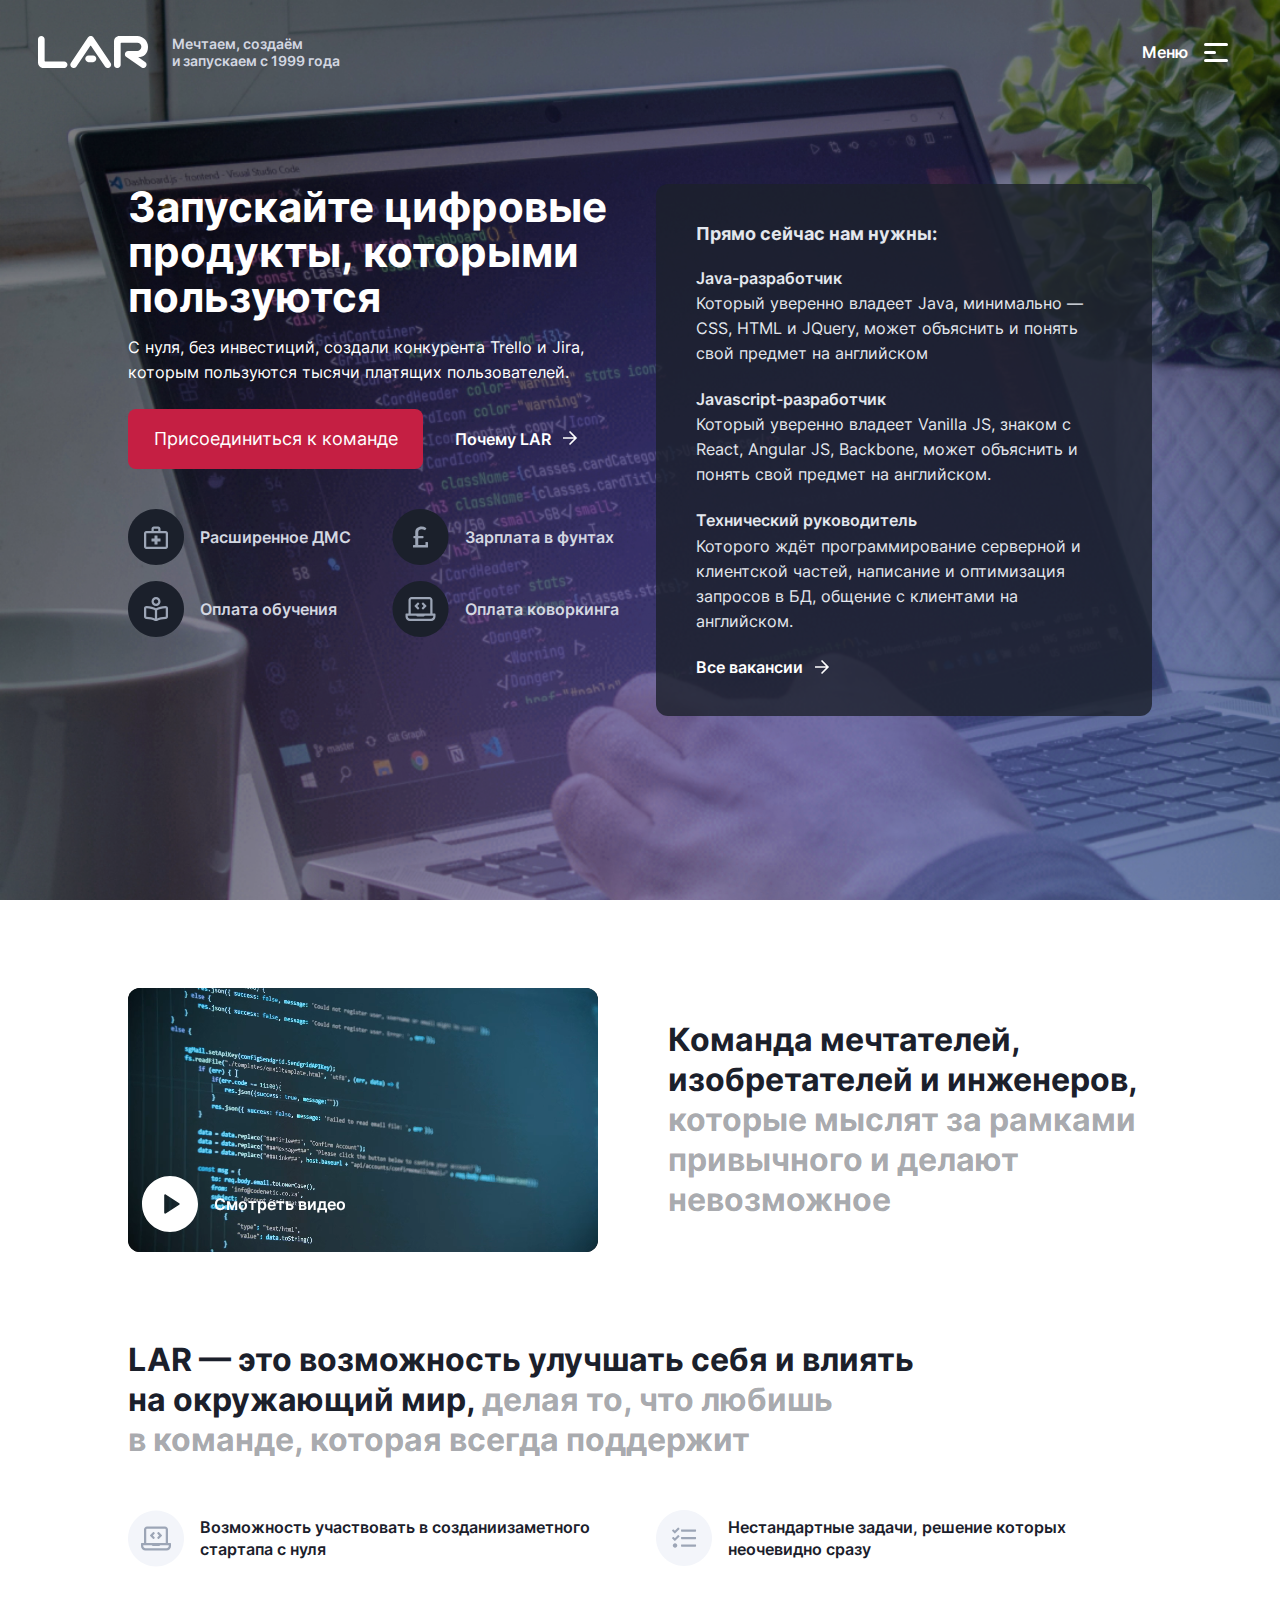
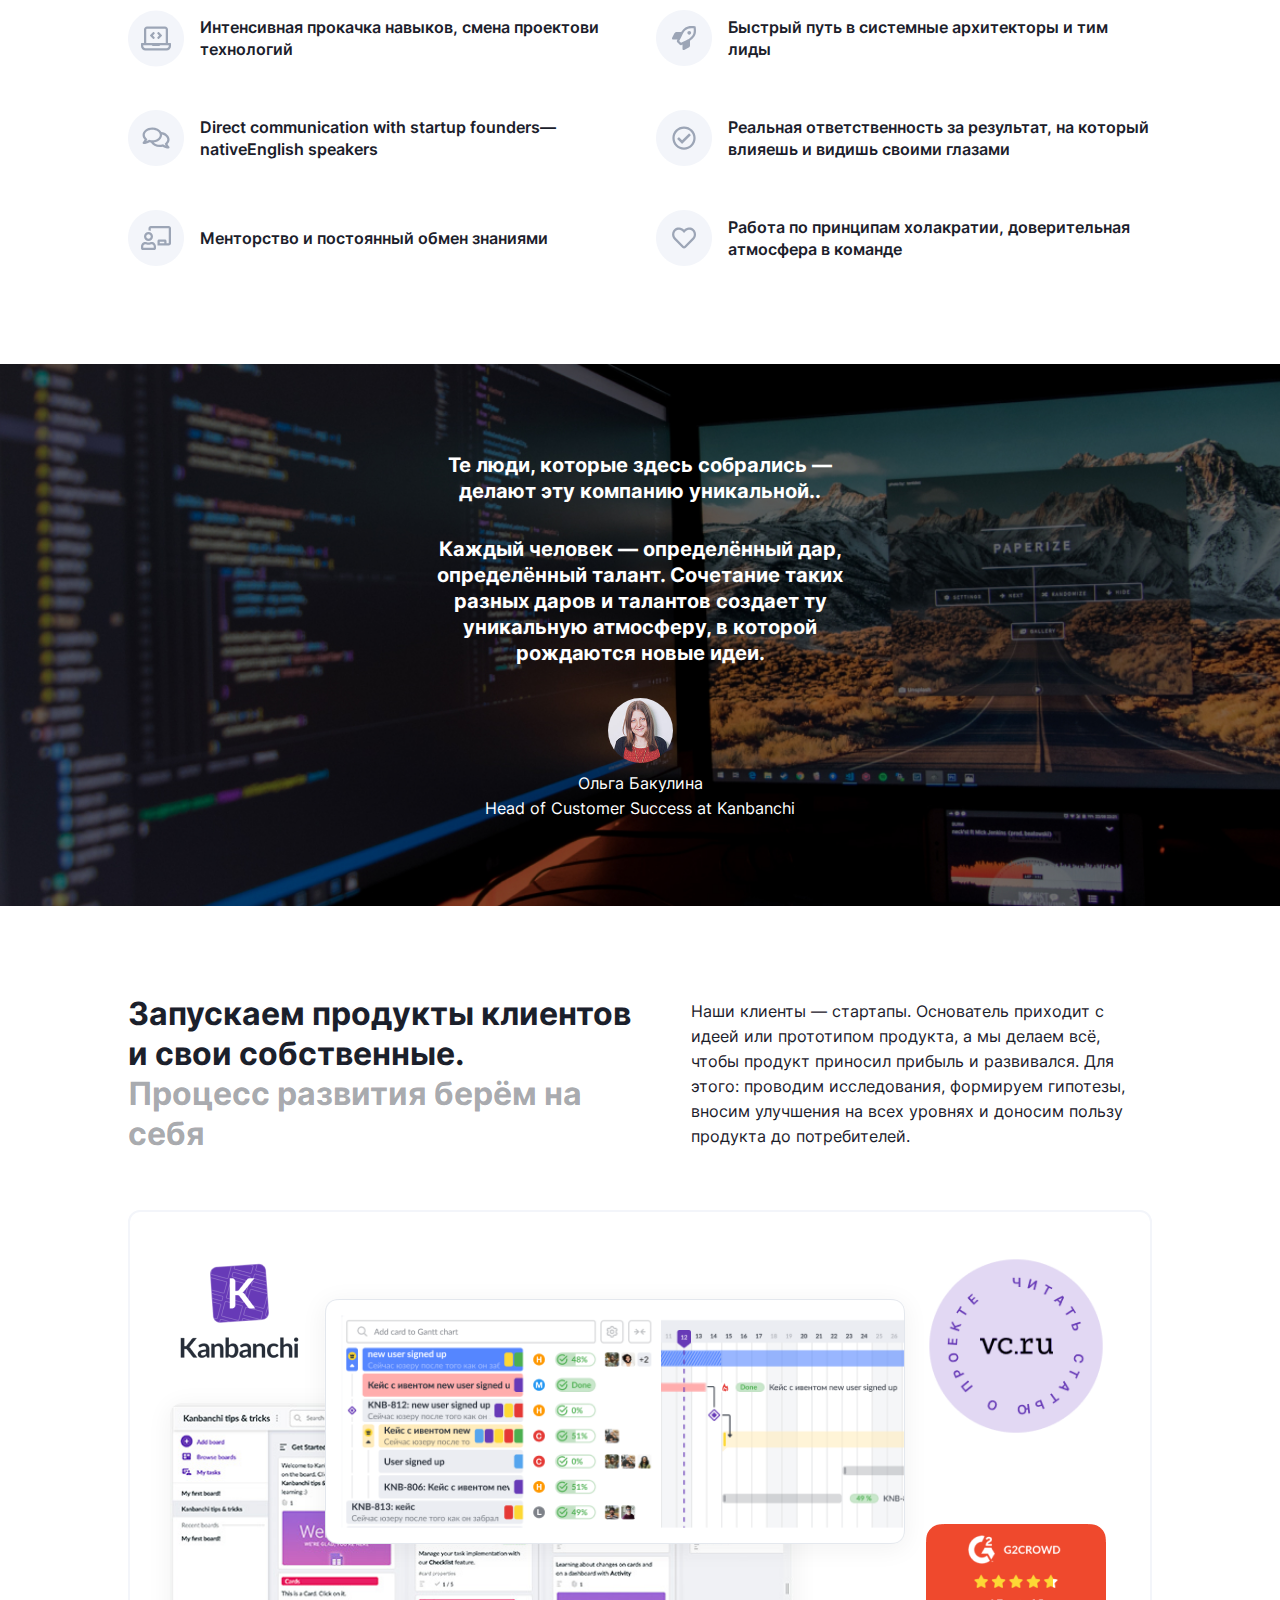
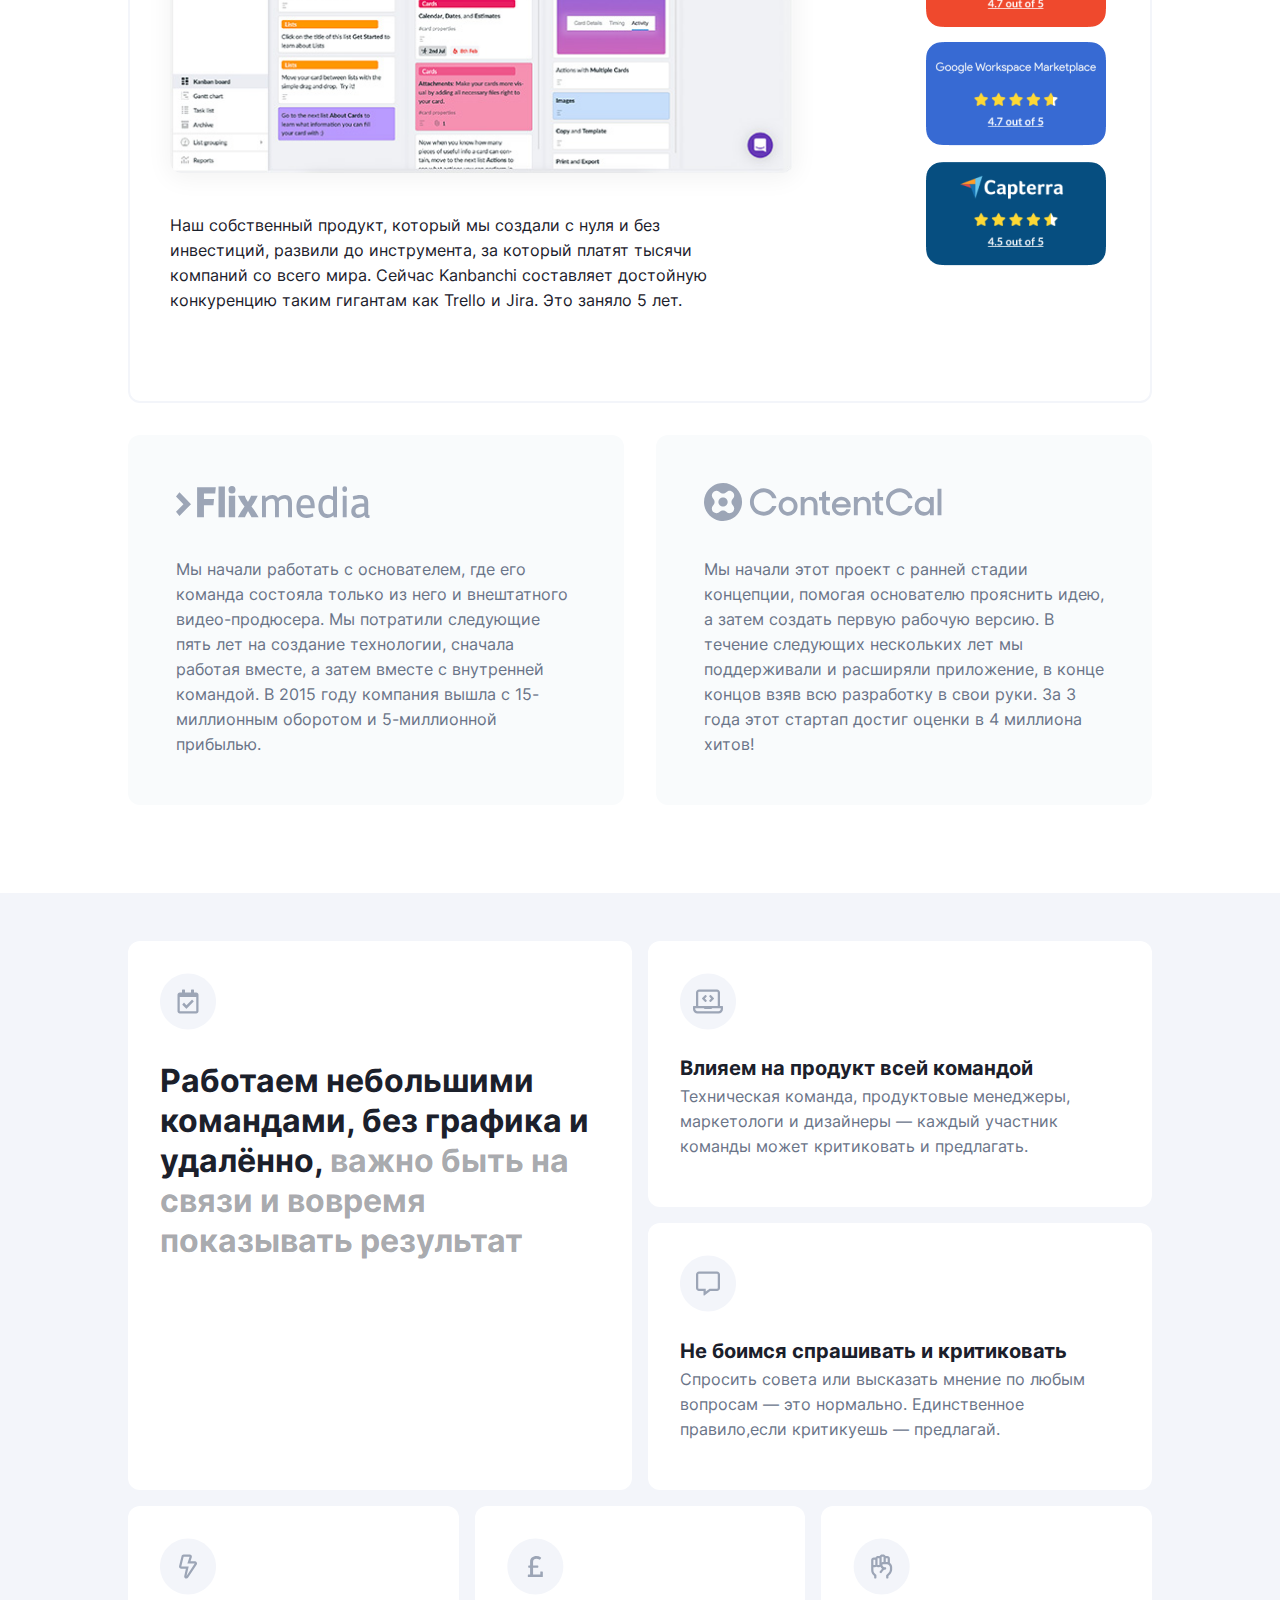
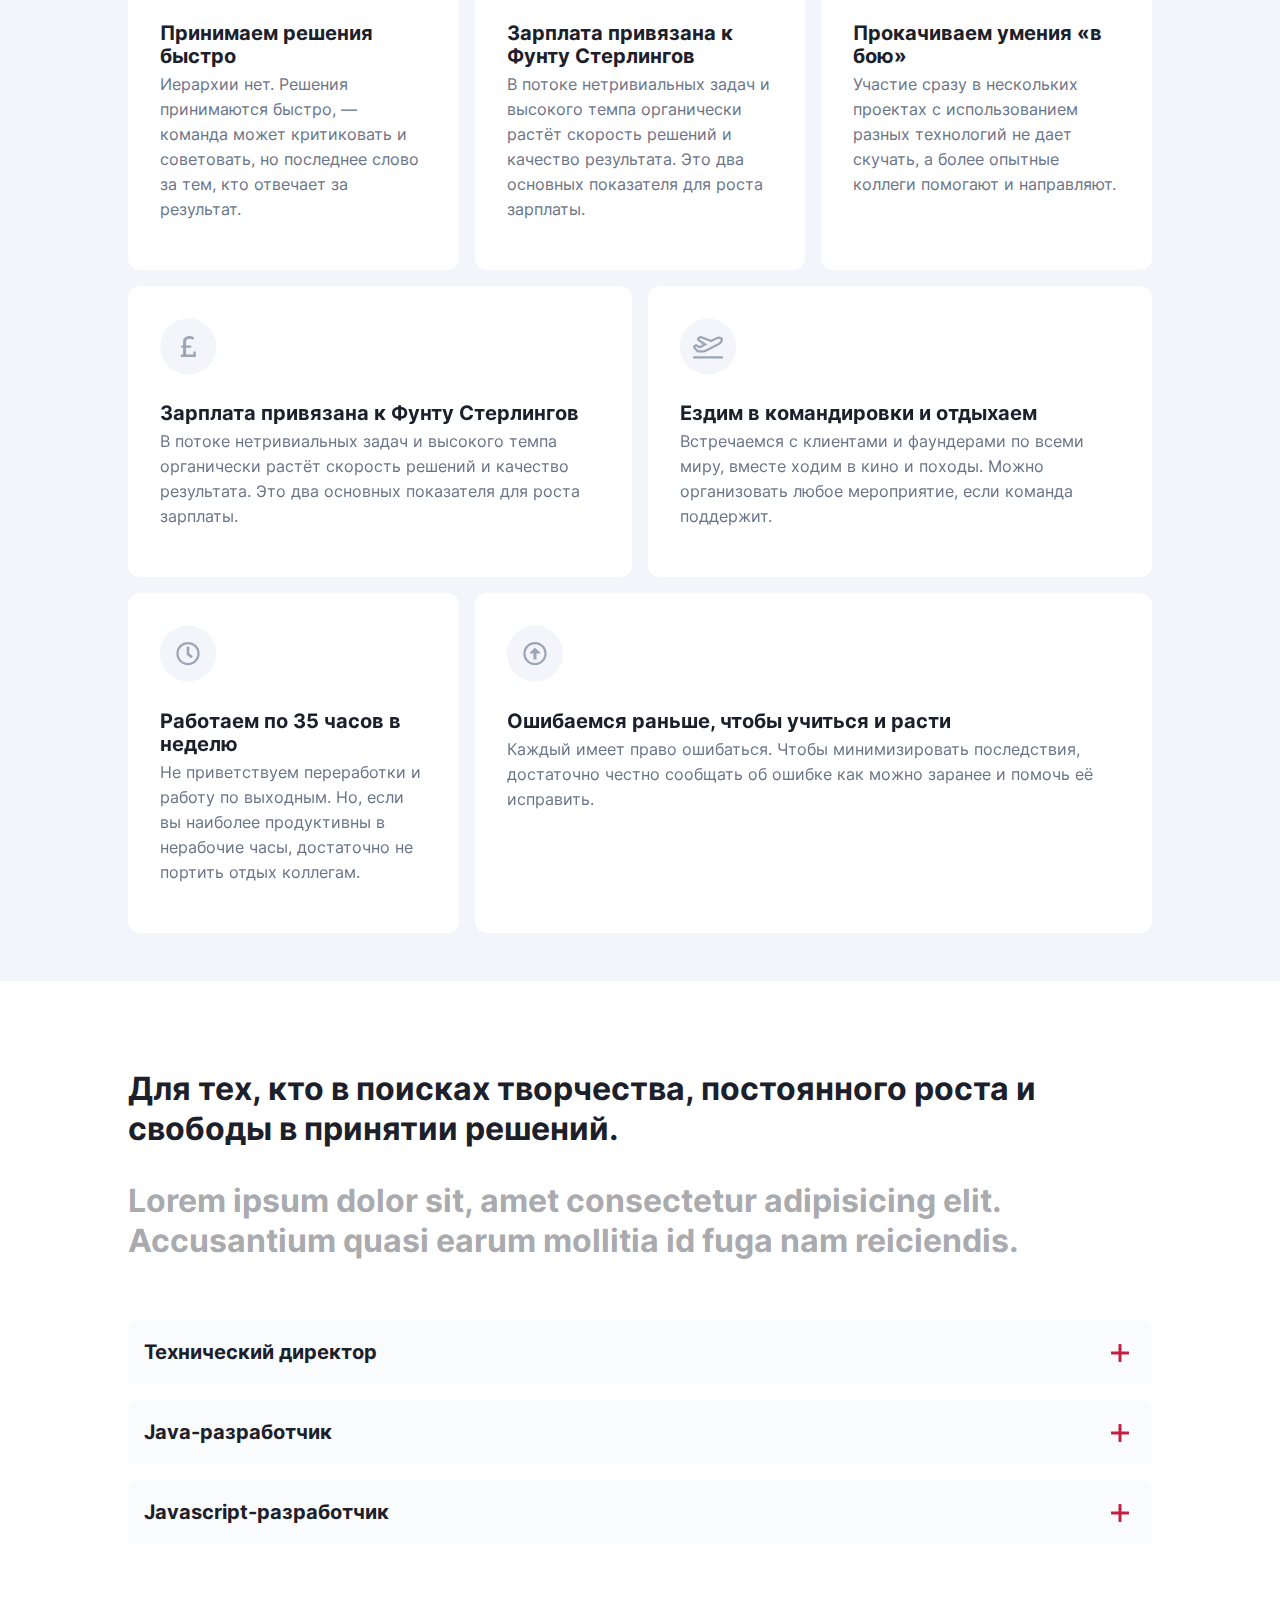
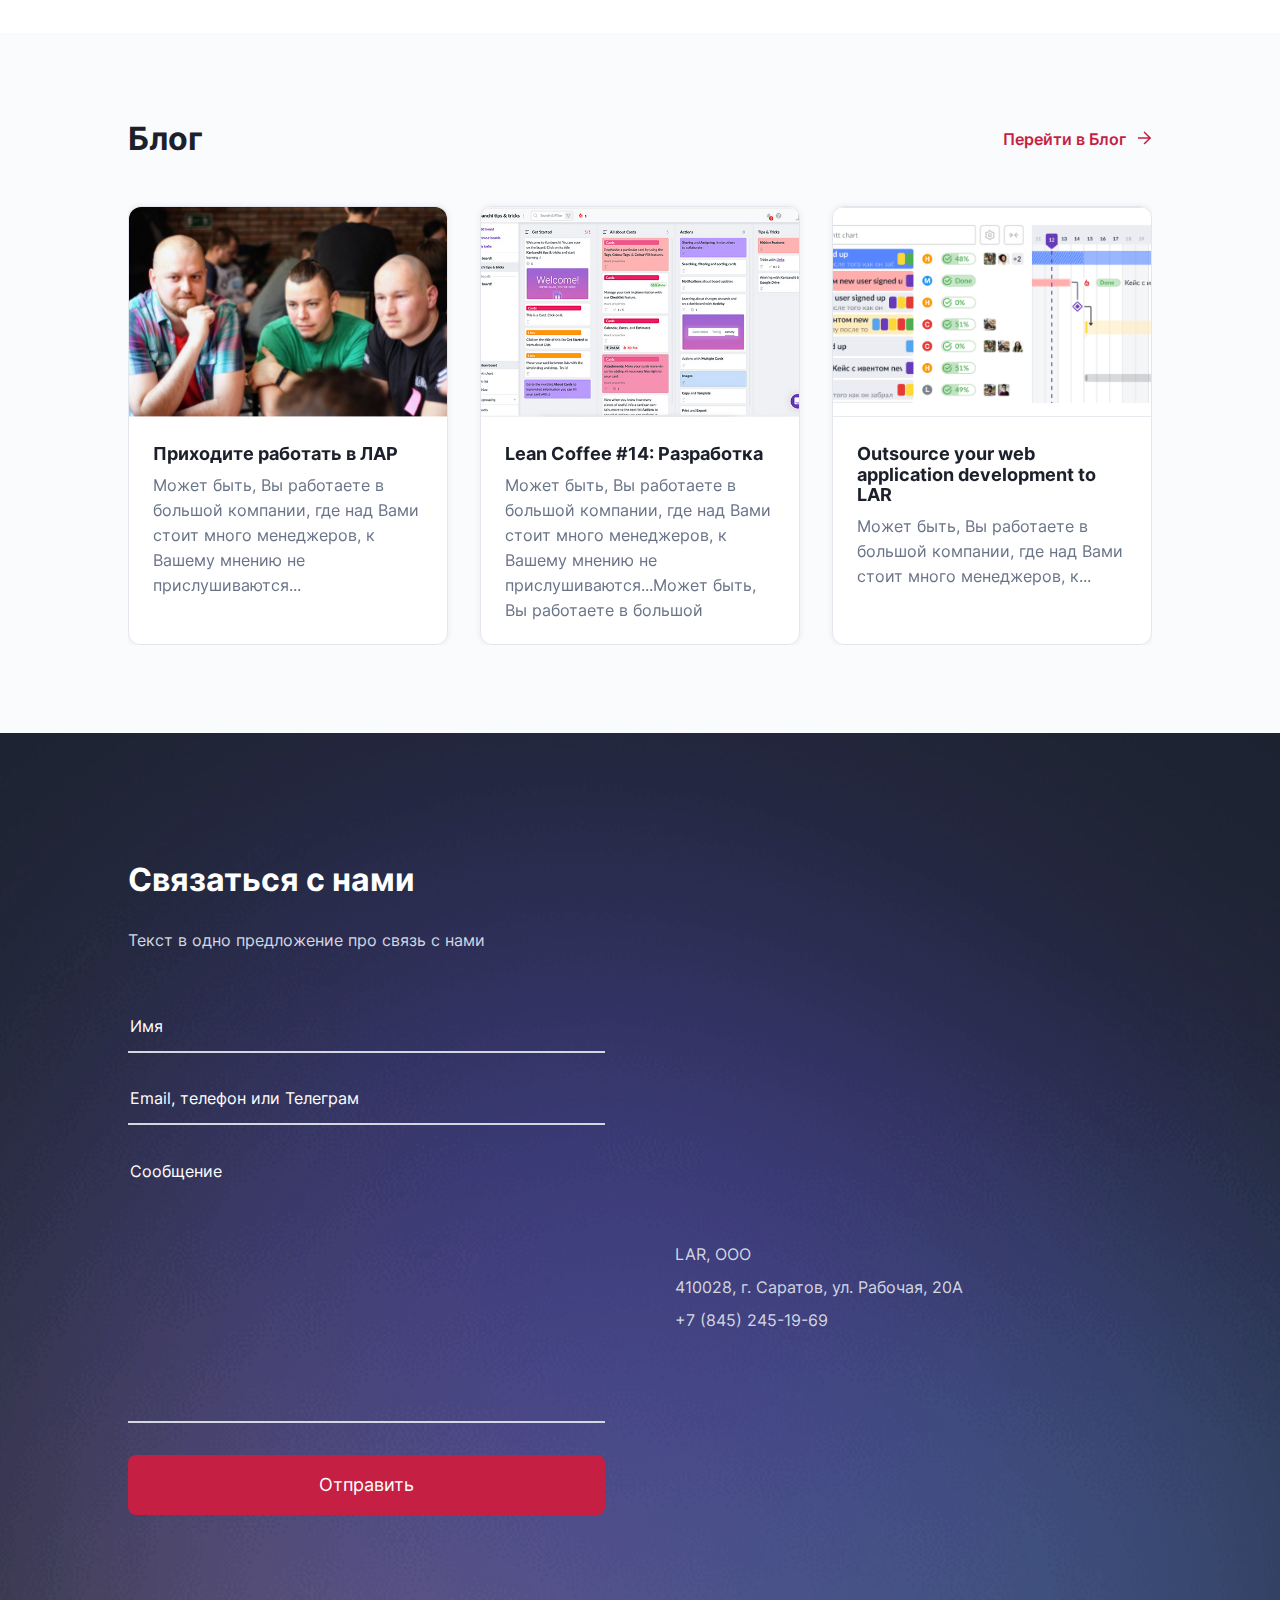
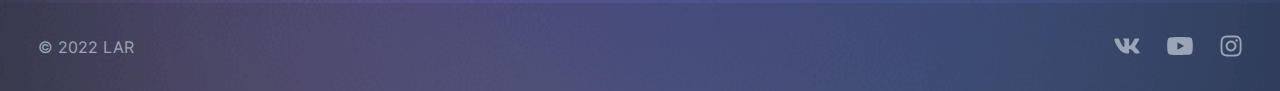
==== commit 8d0f6e84: "Сборка 16.06.2022" ====
--- a/index.html
+++ b/index.html
@@ -196,14 +196,21 @@
 
       <section class="about-us container" id="LAR">
         <div class="about-us__team">
-          <video class="about-us__video video" poster="img/kanban_board.jpg">
-            <button class="video__play-button play-button">
+          <div class="about-us__videobox video">
+            <video class="about-us__video" src="video/video.mp4"></video>
+            <div class="video__play-button play-button">
               <svg class="play-button__icon" width="56" height="56" viewbox="0 0 56 56" fill="none" xmlns="http://www.w3.org/2000/svg">
                 <path fill-rule="evenodd" clip-rule="evenodd" d="M28 56C43.464 56 56 43.464 56 28C56 12.536 43.464 0 28 0C12.536 0 0 12.536 0 28C0 43.464 12.536 56 28 56ZM23.6945 18.4982C23.3974 18.3072 23.0197 18.2937 22.7097 18.463C22.3997 18.6322 22.2069 18.9572 22.2069 19.3104V36.6897C22.2069 37.0429 22.3997 37.3679 22.7097 37.5372C23.0197 37.7064 23.3974 37.6929 23.6945 37.5019L37.2118 28.8122C37.4881 28.6346 37.6552 28.3286 37.6552 28.0001C37.6552 27.6715 37.4881 27.3655 37.2118 27.1879L23.6945 18.4982Z" fill="white"/>
                 </svg>
               <span class="play-button__descr">Смотреть видео</span>
+            </div>
+            <button class="video__close-button buttom hide">
+              <svg width="22" height="22" viewbox="0 0 22 22" fill="none" xmlns="http://www.w3.org/2000/svg">
+                <rect y="19.7242" width="27.8941" height="3.21855" rx="1.60928" transform="rotate(-45 0 19.7242)" fill="#ffffff"/>
+                <rect x="19.7241" y="22" width="27.8941" height="3.21855" rx="1.60928" transform="rotate(-135 19.7241 22)" fill="#ffffff"/>
+                </svg>
             </button>
-          </video>
+          </div>
           <h2 class="about-us__title">Команда мечтателей, изобретателей и инженеров, <br><span class="about-us__title--grey">которые мыслят за рамками привычного и делают невозможное</span></h2>
         </div>
         <div class="about-us__features">
--- a/css/style.css
+++ b/css/style.css
@@ -303,11 +303,32 @@
   display: flex;
 }
 
+.about-us__videobox {
+  position: relative;
+  border-radius: 0.75rem;
+  position: relative;
+  width: 100%;
+  background-color: #000000;
+  display: flex;
+  align-items: center;
+  cursor: pointer;
+}
+
 .about-us__video {
   border-radius: 0.75rem;
-  position: relative;
-  width: 50%;
-  
+  width: 100%;
+}
+
+.video__close-button {
+  position: absolute;
+  width: 40px;
+  height: 40px;
+  top: 10px;
+  right: 10px;
+  display: flex;
+  justify-content: center;
+  align-items: center;
+  background-color: transparent;
 }
 
 .video__play-button {
@@ -1177,6 +1198,10 @@
       "a b d f h j"
       "a c e g i _";
   }
+
+  .about-us__title {
+    margin-bottom: 1.5rem;
+  }
   
 }
 
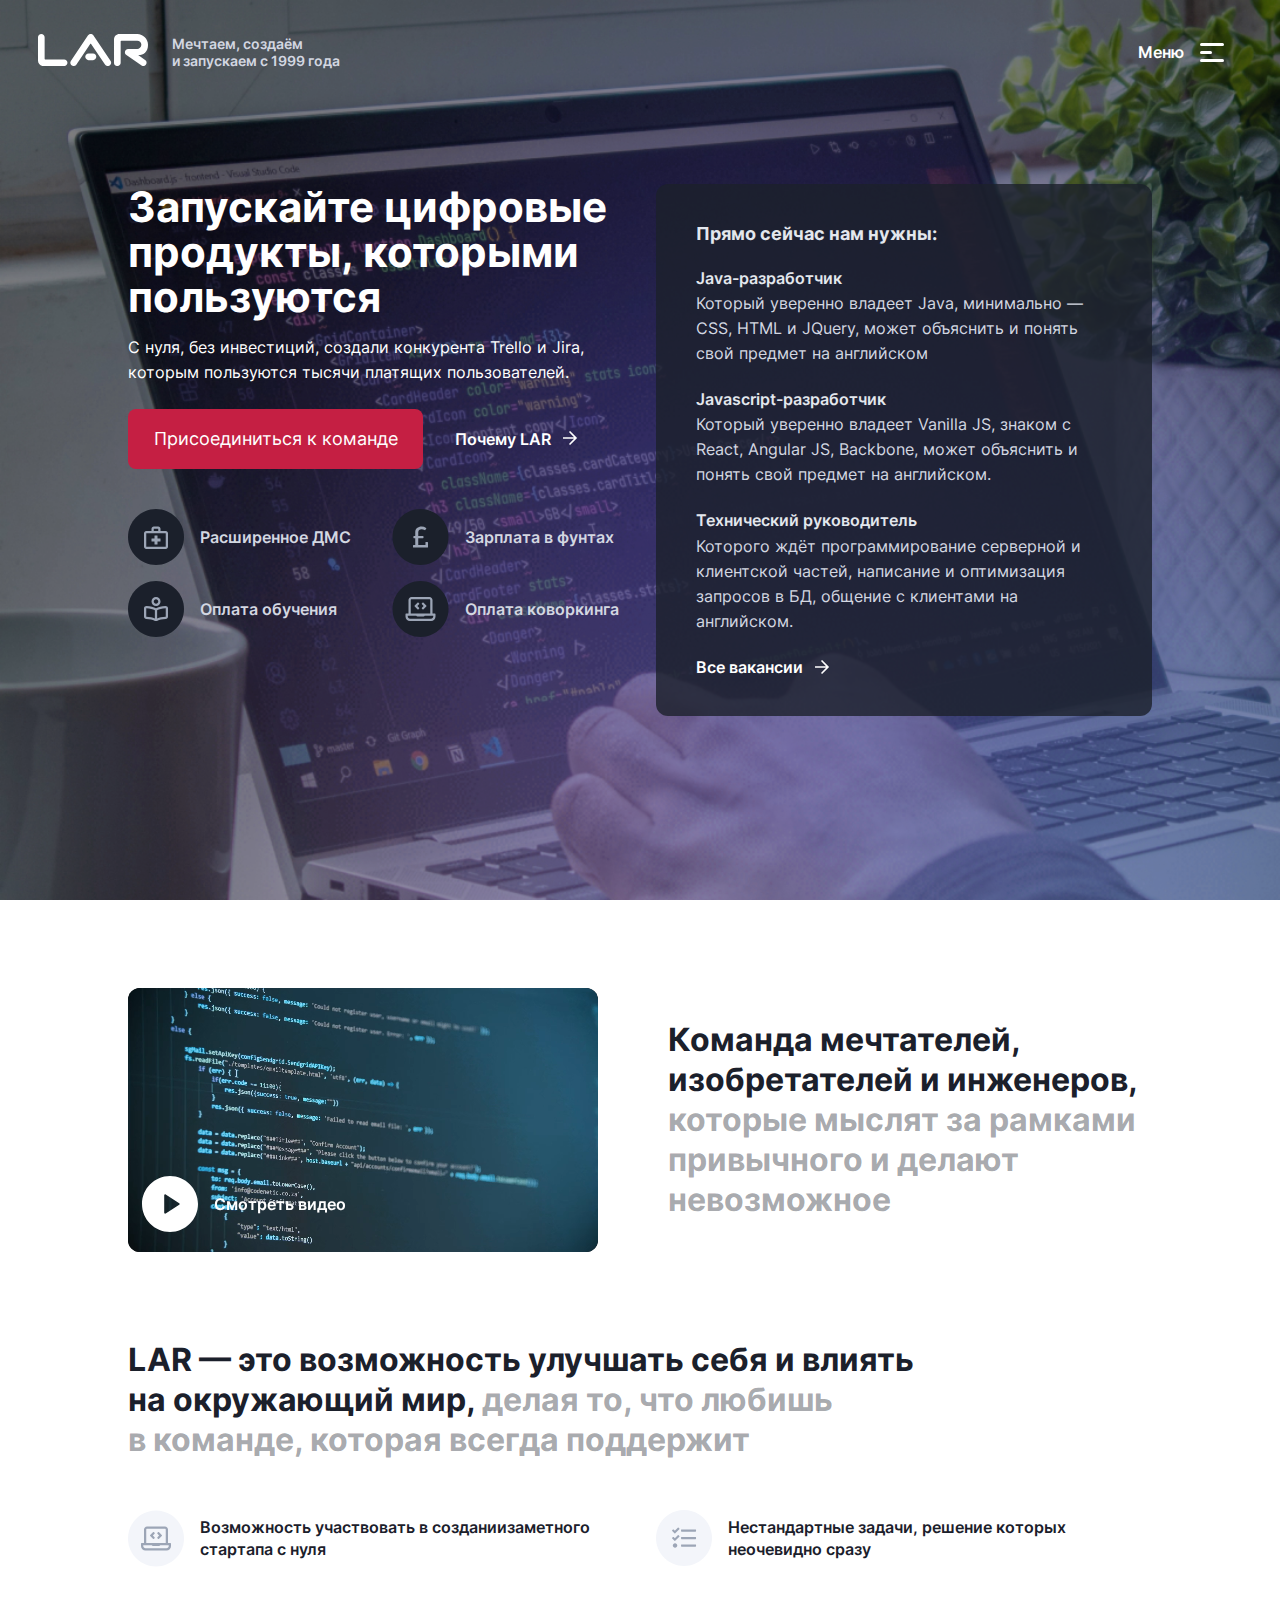
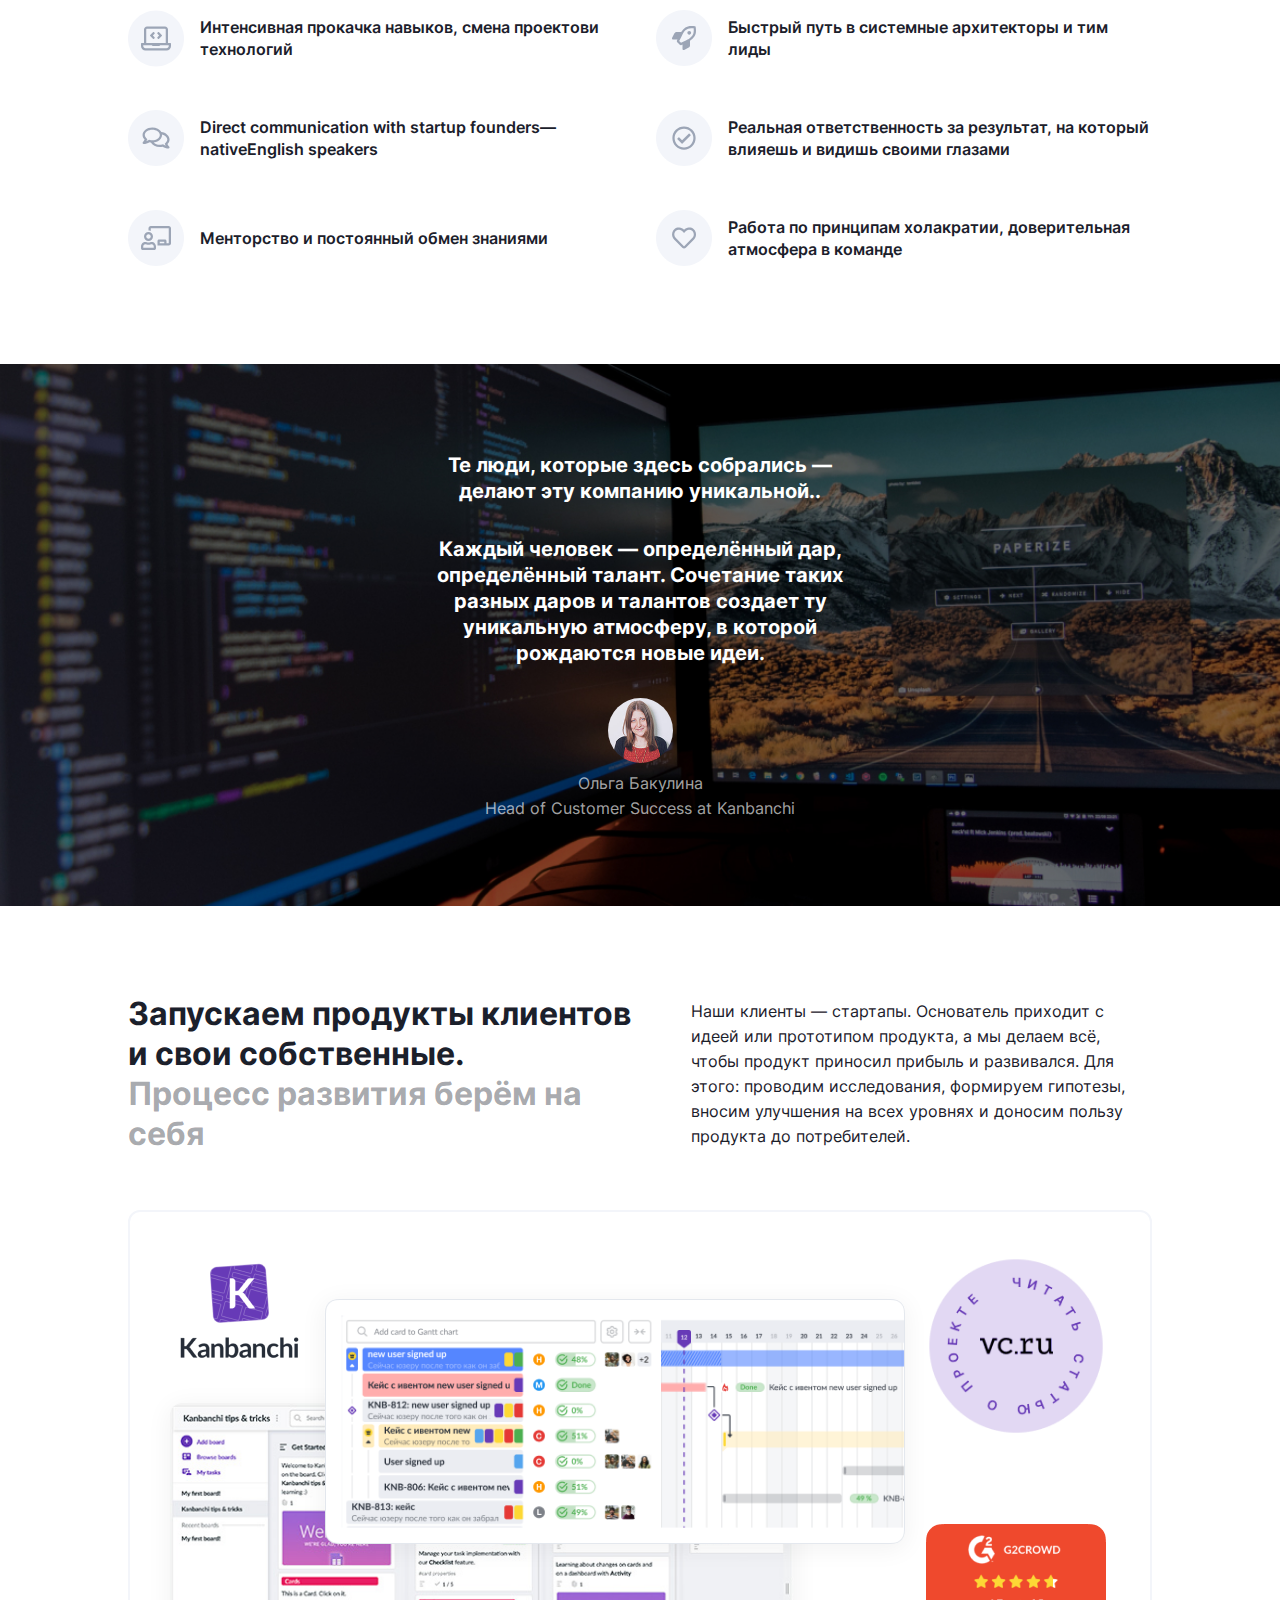
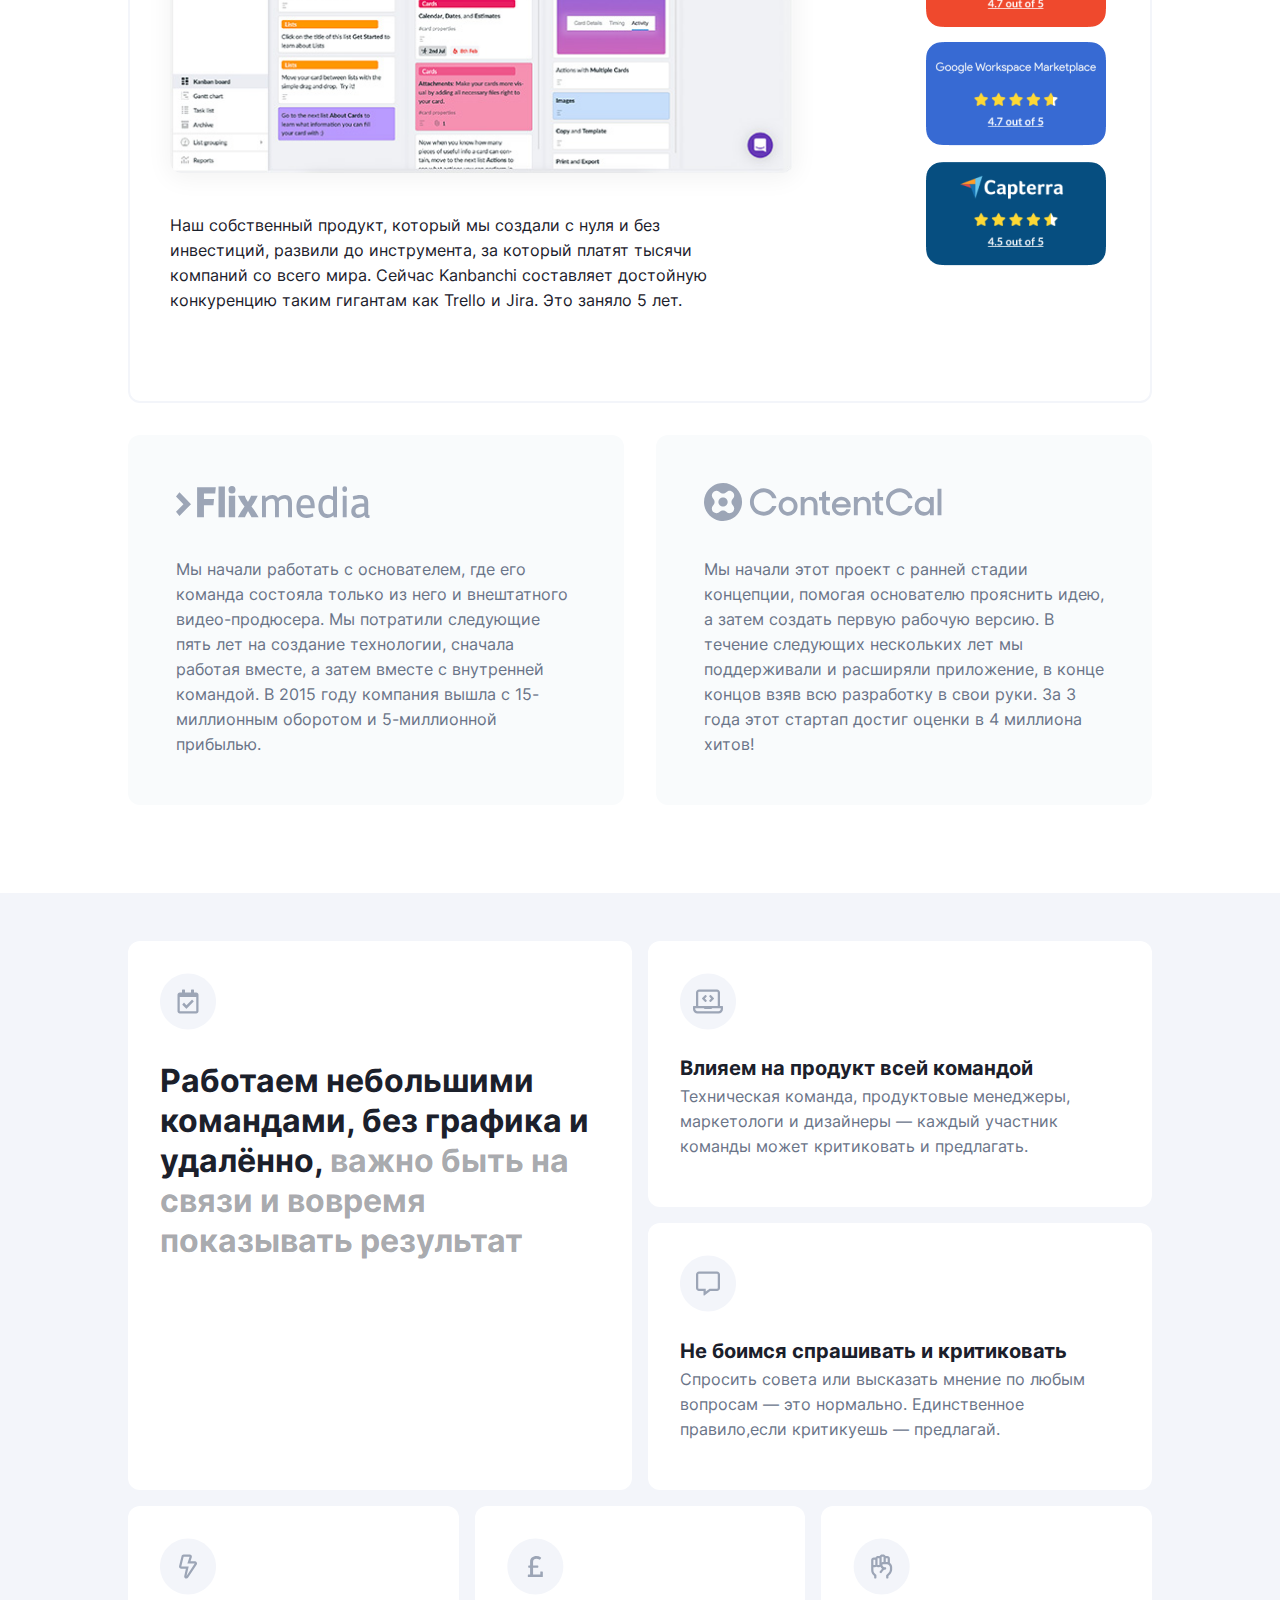
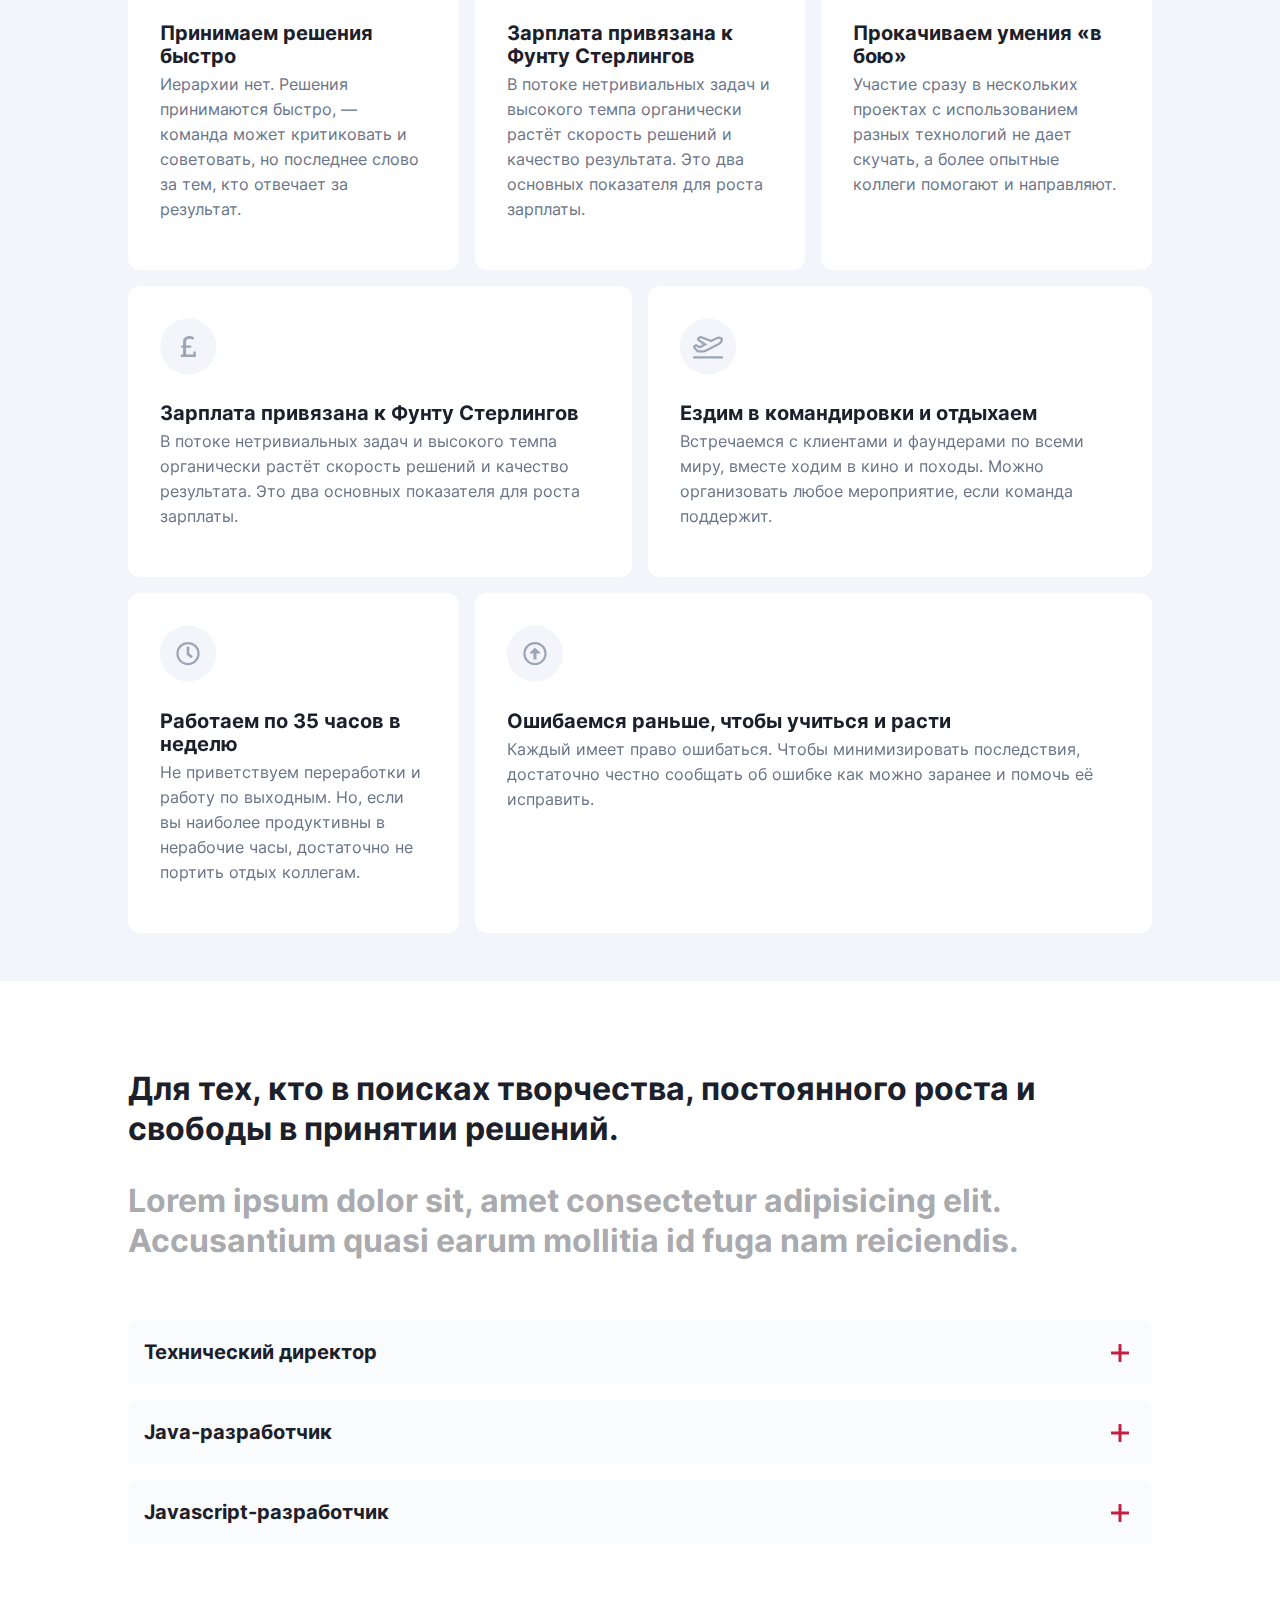
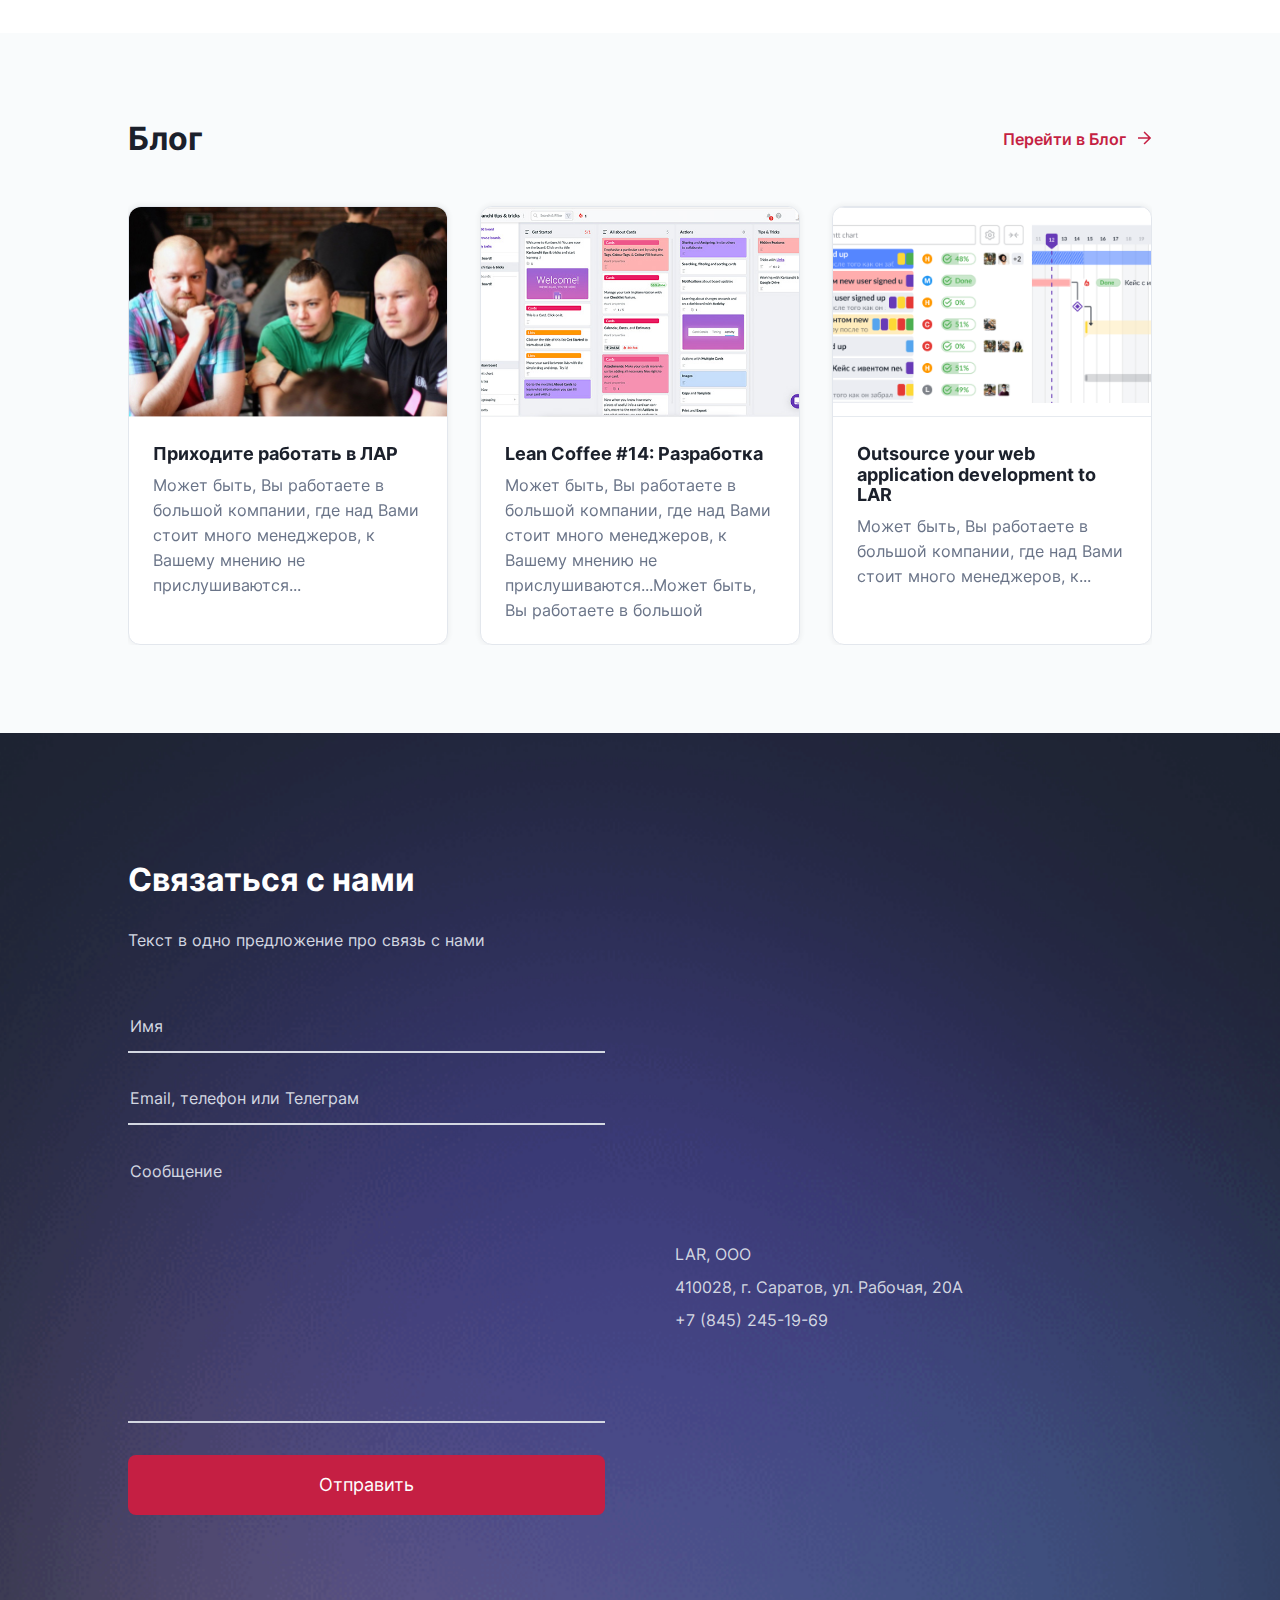
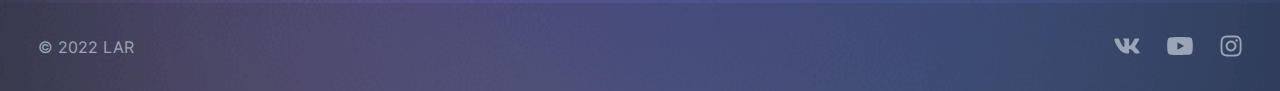
==== commit e188991b: "Добавлены анимации" ====
--- a/index.html
+++ b/index.html
@@ -14,37 +14,39 @@
     <header class="header">
       <div class="header__wrapper">
         <div class="header__logo">
-          <svg class="header__logo-icon"
-            width="110"
-            height="32"
-            viewBox="0 0 110 32"
-            fill="none"
-            xmlns="http://www.w3.org/2000/svg"
-          >
-            <g clip-path="url(#clip0_1_561)">
-              <path
-                d="M26.169 25.4008H7.17392C6.9032 25.4008 6.63249 25.1736 6.63249 24.8556V3.31711C6.63249 1.45407 5.14356 0 3.33881 0C1.48893 0 0 1.49951 0 3.31711V26.8549C0 29.7176 2.30107 32.0805 5.18867 32.0805H26.169C28.0189 32.0805 29.4627 30.581 29.4627 28.7634C29.5078 26.9004 28.0189 25.4008 26.169 25.4008Z"
-                fill="white"
-              />
-              <path
-                d="M81.4396 0C78.3715 0 76.0253 2.31743 76.0253 5.22557V29.0815C76.0253 30.0812 76.5668 31.0354 77.424 31.5352C79.9958 33.0348 82.6578 31.2171 82.6578 28.7634V7.22492C82.6578 6.90684 82.8834 6.67964 83.4249 6.67964H99.2616C101.247 6.67964 103.367 8.22459 103.367 10.6329C103.367 13.2684 101.066 14.9042 99.2616 14.9042H90.1927C88.3428 14.9042 86.899 16.4037 86.899 18.2213C86.899 19.221 87.3051 20.1752 88.0721 20.766L103.232 31.3535C104.721 32.444 106.751 32.3077 107.834 30.8536C109.007 29.3087 108.737 26.9912 107.428 26.1733L100.164 21.084C106.075 21.084 110 17.5397 110 10.6329C110 5.18013 105.172 0 99.2616 0L81.4396 0Z"
-                fill="white"
-              />
-              <path
-                d="M72.6416 26.9912L55.3158 1.36318C54.7293 0.545267 53.7367 0.0454292 52.6538 0.0454292C51.4808 0.0454292 50.4881 0.636145 49.9016 1.54494L32.8466 26.9003C32.4406 27.5365 32.2601 28.2635 32.3052 29.0815C32.4857 30.6264 33.7039 31.8987 35.2831 32.0351C36.772 32.1714 37.9 31.308 38.6218 30.172L52.2027 9.90586C52.4283 9.58778 52.8794 9.58778 53.1051 9.90586L67.0016 30.4447C67.6784 31.5352 68.8967 32.2168 70.2954 31.9896C71.694 31.8079 72.8671 30.6719 73.0927 29.2632C73.2732 28.4453 73.0475 27.6274 72.6416 26.9912Z"
-                fill="white"
-              />
-              <path
-                d="M55.0902 19.4936H50.5332C48.7285 19.5391 47.2847 20.9931 47.2847 22.8107C47.2847 24.6283 48.7285 26.1278 50.5332 26.1278H55.0902C56.8499 26.0824 58.2937 24.6283 58.2937 22.8107C58.2937 20.9931 56.895 19.5391 55.0902 19.4936Z"
-                fill="white"
-              />
-            </g>
-            <defs>
-              <clipPath id="clip0_1_561">
-                <rect width="110" height="32" fill="white" />
-              </clipPath>
-            </defs>
-          </svg>
+          <a href="index.html" class="header__link">
+            <svg class="header__logo-icon"
+              width="110"
+              height="32"
+              viewBox="0 0 110 32"
+              fill="none"
+              xmlns="http://www.w3.org/2000/svg"
+            >
+              <g clip-path="url(#clip0_1_561)">
+                <path
+                  d="M26.169 25.4008H7.17392C6.9032 25.4008 6.63249 25.1736 6.63249 24.8556V3.31711C6.63249 1.45407 5.14356 0 3.33881 0C1.48893 0 0 1.49951 0 3.31711V26.8549C0 29.7176 2.30107 32.0805 5.18867 32.0805H26.169C28.0189 32.0805 29.4627 30.581 29.4627 28.7634C29.5078 26.9004 28.0189 25.4008 26.169 25.4008Z"
+                  fill="white"
+                />
+                <path
+                  d="M81.4396 0C78.3715 0 76.0253 2.31743 76.0253 5.22557V29.0815C76.0253 30.0812 76.5668 31.0354 77.424 31.5352C79.9958 33.0348 82.6578 31.2171 82.6578 28.7634V7.22492C82.6578 6.90684 82.8834 6.67964 83.4249 6.67964H99.2616C101.247 6.67964 103.367 8.22459 103.367 10.6329C103.367 13.2684 101.066 14.9042 99.2616 14.9042H90.1927C88.3428 14.9042 86.899 16.4037 86.899 18.2213C86.899 19.221 87.3051 20.1752 88.0721 20.766L103.232 31.3535C104.721 32.444 106.751 32.3077 107.834 30.8536C109.007 29.3087 108.737 26.9912 107.428 26.1733L100.164 21.084C106.075 21.084 110 17.5397 110 10.6329C110 5.18013 105.172 0 99.2616 0L81.4396 0Z"
+                  fill="white"
+                />
+                <path
+                  d="M72.6416 26.9912L55.3158 1.36318C54.7293 0.545267 53.7367 0.0454292 52.6538 0.0454292C51.4808 0.0454292 50.4881 0.636145 49.9016 1.54494L32.8466 26.9003C32.4406 27.5365 32.2601 28.2635 32.3052 29.0815C32.4857 30.6264 33.7039 31.8987 35.2831 32.0351C36.772 32.1714 37.9 31.308 38.6218 30.172L52.2027 9.90586C52.4283 9.58778 52.8794 9.58778 53.1051 9.90586L67.0016 30.4447C67.6784 31.5352 68.8967 32.2168 70.2954 31.9896C71.694 31.8079 72.8671 30.6719 73.0927 29.2632C73.2732 28.4453 73.0475 27.6274 72.6416 26.9912Z"
+                  fill="white"
+                />
+                <path
+                  d="M55.0902 19.4936H50.5332C48.7285 19.5391 47.2847 20.9931 47.2847 22.8107C47.2847 24.6283 48.7285 26.1278 50.5332 26.1278H55.0902C56.8499 26.0824 58.2937 24.6283 58.2937 22.8107C58.2937 20.9931 56.895 19.5391 55.0902 19.4936Z"
+                  fill="white"
+                />
+              </g>
+              <defs>
+                <clipPath id="clip0_1_561">
+                  <rect width="110" height="32" fill="white" />
+                </clipPath>
+              </defs>
+            </svg>
+          </a>
           <p class="header__slogan">Мечтаем, создаём <br>и запускаем с 1999 года</p>
         </div>
         <div class="header__navigation">
@@ -356,91 +358,93 @@
         </div>
       </section>
 
-      <section class="benefits container swiper" id="benefits">
-        <ul class="benefits__list list-reset swiper-wrapper">
-          <li class="benefits__item benefits__item--1 swiper-slide">
-            <svg class="benefits__image" width="56" height="57" viewbox="0 0 56 57" fill="none" xmlns="http://www.w3.org/2000/svg">
-              <path d="M0 28.5C0 13.036 12.536 0.5 28 0.5C43.464 0.5 56 13.036 56 28.5C56 43.964 43.464 56.5 28 56.5C12.536 56.5 0 43.964 0 28.5Z" fill="#F3F5FA"/>
-              <path d="M36.25 19.5C36.875 19.5 37.4062 19.7188 37.8438 20.1562C38.2812 20.5938 38.5 21.125 38.5 21.75V38.25C38.5 38.875 38.2812 39.4062 37.8438 39.8438C37.4062 40.2812 36.875 40.5 36.25 40.5H19.75C19.125 40.5 18.5938 40.2812 18.1562 39.8438C17.7188 39.4062 17.5 38.875 17.5 38.25V21.75C17.5 21.125 17.7188 20.5938 18.1562 20.1562C18.5938 19.7188 19.125 19.5 19.75 19.5H22V17.0625C22 16.6875 22.1875 16.5 22.5625 16.5H24.4375C24.8125 16.5 25 16.6875 25 17.0625V19.5H31V17.0625C31 16.6875 31.1875 16.5 31.5625 16.5H33.4375C33.8125 16.5 34 16.6875 34 17.0625V19.5H36.25ZM35.9688 38.25C36.1562 38.25 36.25 38.1562 36.25 37.9688V24H19.75V37.9688C19.75 38.1562 19.8438 38.25 20.0312 38.25H35.9688ZM33.4844 28.8281L26.8281 35.4844C26.5469 35.7344 26.2812 35.7188 26.0312 35.4375L22.5156 31.9219C22.2344 31.6406 22.2344 31.375 22.5156 31.125L23.5938 30.0469C23.8438 29.7969 24.1094 29.7969 24.3906 30.0469L26.4531 32.1562L31.6562 27C31.9062 26.7188 32.1719 26.7188 32.4531 27L33.4844 28.0312C33.7656 28.3125 33.7656 28.5781 33.4844 28.8281Z" fill="#9CA5B6"/>
-              </svg>
-            <h2 class="benefits__main-title">Работаем небольшими командами, без графика и удалённо, <span class="benefits__main-title--grey">важно быть на связи и вовремя показывать результат</span></h2>
-          </li>
-          <li class="benefits__item benefits__item--2 swiper-slide">
-            <svg class="benefits__image" width="56" height="57" viewbox="0 0 56 57" fill="none" xmlns="http://www.w3.org/2000/svg">
-              <path d="M0 28.5C0 13.036 12.536 0.5 28 0.5V0.5C43.464 0.5 56 13.036 56 28.5V28.5C56 43.964 43.464 56.5 28 56.5V56.5C12.536 56.5 0 43.964 0 28.5V28.5Z" fill="#F3F5FA"/>
-              <path d="M42.25 33C42.4688 33 42.6406 33.0781 42.7656 33.2344C42.9219 33.3594 43 33.5312 43 33.75V36C43 37.25 42.5625 38.3125 41.6875 39.1875C40.8125 40.0625 39.75 40.5 38.5 40.5H17.5C16.25 40.5 15.1875 40.0625 14.3125 39.1875C13.4375 38.3125 13 37.25 13 36V33.75C13 33.5312 13.0625 33.3594 13.1875 33.2344C13.3438 33.0781 13.5312 33 13.75 33H16V19.5C16 18.6875 16.2969 17.9844 16.8906 17.3906C17.4844 16.7969 18.1875 16.5 19 16.5H37C37.8125 16.5 38.5156 16.7969 39.1094 17.3906C39.7031 17.9844 40 18.6875 40 19.5V33H42.25ZM18.25 19.5V33H37.75V19.5C37.75 19.2812 37.6719 19.1094 37.5156 18.9844C37.3906 18.8281 37.2188 18.75 37 18.75H19C18.7812 18.75 18.5938 18.8281 18.4375 18.9844C18.3125 19.1094 18.25 19.2812 18.25 19.5ZM40.75 36V35.25H32.2656C31.9844 35.75 31.5625 36 31 36H25C24.4375 36 24.0156 35.75 23.7344 35.25H15.25V36C15.25 36.625 15.4688 37.1562 15.9062 37.5938C16.3438 38.0312 16.875 38.25 17.5 38.25H38.5C39.125 38.25 39.6562 38.0312 40.0938 37.5938C40.5312 37.1562 40.75 36.625 40.75 36ZM26.0312 28.7812C25.6562 29.125 25.2969 29.125 24.9531 28.7812L22.2344 26.0156C21.8594 25.6719 21.8594 25.3281 22.2344 24.9844L24.9531 22.2188C25.2969 21.875 25.6562 21.875 26.0312 22.2188L26.5469 22.7812C26.8906 23.125 26.8906 23.4688 26.5469 23.8125L24.8594 25.5L26.5469 27.1875C26.8906 27.5312 26.8906 27.875 26.5469 28.2188L26.0312 28.7812ZM29.4531 28.2188C29.1094 27.875 29.1094 27.5312 29.4531 27.1875L31.1406 25.5L29.4531 23.8125C29.1094 23.4688 29.1094 23.125 29.4531 22.7812L29.9688 22.2188C30.3438 21.875 30.7031 21.875 31.0469 22.2188L33.7656 24.9844C34.1406 25.3281 34.1406 25.6719 33.7656 26.0156L31.0469 28.7812C30.7031 29.125 30.3438 29.125 29.9688 28.7812L29.4531 28.2188Z" fill="#9CA5B6"/>
-              </svg>
-            <h4 class="benefits__title">Влияем на продукт всей командой</h4>
-            <p class="benefits__descr">Техническая команда, продуктовые менеджеры, маркетологи и 
-              дизайнеры — каждый участник команды может критиковать и предлагать.</p>
-          </li>
-          <li class="benefits__item benefits__item--3 swiper-slide">
-            <svg class="benefits__image" width="56" height="57" viewbox="0 0 56 57" fill="none" xmlns="http://www.w3.org/2000/svg">
-              <path d="M0 28.5C0 13.036 12.536 0.5 28 0.5V0.5C43.464 0.5 56 13.036 56 28.5V28.5C56 43.964 43.464 56.5 28 56.5V56.5C12.536 56.5 0 43.964 0 28.5V28.5Z" fill="#F3F5FA"/>
-              <path d="M37 16.5C37.8125 16.5 38.5156 16.7969 39.1094 17.3906C39.7031 17.9844 40 18.6875 40 19.5V33C40 33.8125 39.7031 34.5156 39.1094 35.1094C38.5156 35.7031 37.8125 36 37 36H30.25L24.3906 40.4062C24.2969 40.4688 24.1875 40.5 24.0625 40.5C23.6875 40.5 23.5 40.3125 23.5 39.9375V36H19C18.1875 36 17.4844 35.7031 16.8906 35.1094C16.2969 34.5156 16 33.8125 16 33V19.5C16 18.6875 16.2969 17.9844 16.8906 17.3906C17.4844 16.7969 18.1875 16.5 19 16.5H37ZM37.75 33V19.5C37.75 19.2812 37.6719 19.1094 37.5156 18.9844C37.3906 18.8281 37.2188 18.75 37 18.75H19C18.7812 18.75 18.5938 18.8281 18.4375 18.9844C18.3125 19.1094 18.25 19.2812 18.25 19.5V33C18.25 33.2188 18.3125 33.4062 18.4375 33.5625C18.5938 33.6875 18.7812 33.75 19 33.75H25.75V36.5625L28.8906 34.2188L29.5 33.75H37C37.2188 33.75 37.3906 33.6875 37.5156 33.5625C37.6719 33.4062 37.75 33.2188 37.75 33Z" fill="#9CA5B6"/>
-              </svg>
-            <h4 class="benefits__title">Не боимся спрашивать и критиковать</h4>
-            <p class="benefits__descr">Спросить совета или высказать мнение по любым вопросам — это нормально. 
-              Единственное правило,если критикуешь — предлагай.</p>
-          </li>
-          <li class="benefits__item benefits__item--4 swiper-slide">
-            <svg class="benefits__image" width="56" height="57" viewbox="0 0 56 57" fill="none" xmlns="http://www.w3.org/2000/svg">
-              <path d="M0 28.5C0 13.036 12.536 0.5 28 0.5V0.5C43.464 0.5 56 13.036 56 28.5V28.5C56 43.964 43.464 56.5 28 56.5V56.5C12.536 56.5 0 43.964 0 28.5V28.5Z" fill="#F3F5FA"/>
-              <path d="M34.8906 23.2969C35.7344 23.2969 36.3594 23.6562 36.7656 24.375C37.1719 25.0938 37.1719 25.8125 36.7656 26.5312L28.1406 39.4688C27.7656 40.1562 27.1719 40.5 26.3594 40.5C25.6406 40.5 25.0625 40.2188 24.625 39.6562C24.2188 39.125 24.0938 38.5312 24.25 37.875L25.8906 30.75H21.2969C20.6094 30.75 20.0469 30.5 19.6094 30C19.1719 29.4688 18.9844 28.8594 19.0469 28.1719L21.5312 18.2344C21.5938 17.7656 21.8281 17.3594 22.2344 17.0156C22.6406 16.6719 23.1094 16.5 23.6406 16.5H29.7344C30.4531 16.5 31.0156 16.7812 31.4219 17.3438C31.8594 17.9062 31.9844 18.5312 31.7969 19.2188L30.4844 23.2969H34.8906ZM26.5469 37.9219L34.7031 25.5469H27.3906L29.5938 18.7031L23.6406 18.75L21.2969 28.5H28.7031L26.5469 37.9219Z" fill="#9CA5B6"/>
-              </svg>
-            <h4 class="benefits__title">Принимаем решения быстро</h4>
-            <p class="benefits__descr">Иерархии нет. Решения принимаются быстро, — команда может критиковать и советовать, 
-              но последнее слово за тем, кто отвечает за результат.</p>
-          </li>
-          <li class="benefits__item benefits__item--5 swiper-slide">
-            <svg class="benefits__image" width="57" height="57" viewbox="0 0 57 57" fill="none" xmlns="http://www.w3.org/2000/svg">
-              <path d="M0.333374 28.5C0.333374 13.036 12.8694 0.5 28.3334 0.5V0.5C43.7973 0.5 56.3334 13.036 56.3334 28.5V28.5C56.3334 43.964 43.7973 56.5 28.3334 56.5V56.5C12.8694 56.5 0.333374 43.964 0.333374 28.5V28.5Z" fill="#F3F5FA"/>
-              <path d="M35.2709 33.375C35.6459 33.375 35.8334 33.5625 35.8334 33.9375V38.4375C35.8334 38.8125 35.6459 39 35.2709 39H21.3959C21.0209 39 20.8334 38.8125 20.8334 38.4375V37.1719C20.8334 37.0156 20.8802 36.8906 20.974 36.7969C21.099 36.6719 21.2396 36.6094 21.3959 36.6094H23.0834V29.625H21.7709C21.3959 29.625 21.2084 29.4375 21.2084 29.0625V27.9375C21.2084 27.5625 21.3959 27.375 21.7709 27.375H23.0834V23.625C23.0834 22 23.6771 20.6562 24.8646 19.5938C26.0834 18.5312 27.6146 18 29.4584 18C31.0834 18 32.5677 18.4844 33.9115 19.4531C34.224 19.6719 34.2552 19.9375 34.0052 20.25L33.0677 21.375C32.8802 21.6562 32.6459 21.7031 32.3646 21.5156C31.3959 20.9219 30.4427 20.625 29.5052 20.625C28.4427 20.625 27.599 20.9219 26.974 21.5156C26.3802 22.1094 26.0834 22.8594 26.0834 23.7656V27.375H30.7709C31.1459 27.375 31.3334 27.5625 31.3334 27.9375V29.0625C31.3334 29.4375 31.1459 29.625 30.7709 29.625H26.0834V36.6094H33.3021V33.9375C33.3021 33.7812 33.349 33.6562 33.4427 33.5625C33.5677 33.4375 33.7084 33.375 33.8646 33.375H35.2709Z" fill="#9CA5B6"/>
-              </svg>
-            <h4 class="benefits__title">Зарплата привязана к Фунту Cтерлингов</h4>
-            <p class="benefits__descr">В потоке нетривиальных задач и высокого темпа органически растёт скорость решений и качество результата. Это два основных показателя для роста зарплаты.</p>
-          </li>
-          <li class="benefits__item benefits__item--6 swiper-slide">
-            <svg class="benefits__image" width="57" height="57" viewbox="0 0 57 57" fill="none" xmlns="http://www.w3.org/2000/svg">
-              <path d="M0.666687 28.5C0.666687 13.036 13.2027 0.5 28.6667 0.5V0.5C44.1307 0.5 56.6667 13.036 56.6667 28.5V28.5C56.6667 43.964 44.1307 56.5 28.6667 56.5V56.5C13.2027 56.5 0.666687 43.964 0.666687 28.5V28.5Z" fill="#F3F5FA"/>
-              <path d="M36.9167 24.9375C38.4167 26 39.1667 27.4375 39.1667 29.25V31.5C39.1667 32.2812 38.9636 33.1406 38.5573 34.0781C38.1823 34.9844 37.7292 35.7188 37.1979 36.2812L35.4167 38.0625V39.75C35.4167 39.9688 35.3386 40.1406 35.1823 40.2656C35.0573 40.4219 34.8854 40.5 34.6667 40.5H33.9167C33.6979 40.5 33.5104 40.4219 33.3542 40.2656C33.2292 40.1406 33.1667 39.9688 33.1667 39.75V37.125L35.6042 34.6875C36.4792 33.8125 36.9167 32.75 36.9167 31.5V29.25C36.9167 28.4062 36.6198 27.7031 36.0261 27.1406C35.4636 26.5469 34.7604 26.25 33.9167 26.25H30.1667C30.0417 26.25 29.9167 26.2812 29.7917 26.3438C29.6667 26.4062 29.5729 26.5 29.5104 26.625C29.4479 26.75 29.4167 26.875 29.4167 27V27.0469C29.4167 27.6406 29.6354 28.1562 30.0729 28.5938C30.5104 29.0312 31.0261 29.25 31.6198 29.25H32.4167C32.6354 29.25 32.8073 29.3281 32.9323 29.4844C33.0886 29.6094 33.1667 29.7812 33.1667 30V30.7969C33.1667 30.9844 33.1042 31.1562 32.9792 31.3125C32.8542 31.4375 32.6979 31.5156 32.5104 31.5469C31.6979 31.6094 31.0261 31.875 30.4948 32.3438C29.9948 32.8125 29.3698 33.6094 28.6198 34.7344C28.4636 34.9531 28.2604 35.0938 28.0104 35.1562C27.7917 35.1875 27.5729 35.1406 27.3542 35.0156L26.9792 34.7344C26.7604 34.6094 26.6198 34.4219 26.5573 34.1719C26.5261 33.9219 26.5886 33.7031 26.7448 33.5156C27.6198 32.2031 28.3854 31.25 29.0417 30.6562C28.8229 30.5 28.6354 30.3438 28.4792 30.1875C28.0729 29.7812 27.7604 29.3125 27.5417 28.7812C27.0729 29.0938 26.5729 29.25 26.0417 29.25H24.9167C24.3854 29.25 23.8854 29.0938 23.4167 28.7812C22.9479 29.0938 22.4479 29.25 21.9167 29.25H20.7917C20.7292 29.25 20.6042 29.2344 20.4167 29.2031V32.0156C20.4167 33.3594 20.8854 34.5156 21.8229 35.4844L23.4167 37.0312V39.75C23.4167 39.9688 23.3386 40.1406 23.1823 40.2656C23.0573 40.4219 22.8854 40.5 22.6667 40.5H21.9167C21.6979 40.5 21.5104 40.4219 21.3542 40.2656C21.2292 40.1406 21.1667 39.9688 21.1667 39.75V37.9688L20.2292 37.0312C18.8542 35.6562 18.1667 33.9844 18.1667 32.0156V22.125C18.1667 21.4062 18.4167 20.7969 18.9167 20.2969C19.4479 19.7656 20.0729 19.5 20.7917 19.5H21.9167C22.1042 19.5 22.3073 19.5312 22.5261 19.5938C22.7136 19.125 23.0261 18.75 23.4636 18.4688C23.9011 18.1562 24.3854 18 24.9167 18H26.0417C26.2292 18 26.4323 18.0312 26.6511 18.0938C26.8386 17.625 27.1511 17.25 27.5886 16.9688C28.0261 16.6562 28.5104 16.5 29.0417 16.5H30.1667C30.6979 16.5 31.1823 16.6562 31.6198 16.9688C32.0573 17.25 32.3698 17.625 32.5573 18.0938C32.7761 18.0312 32.9792 18 33.1667 18H34.2917C35.0104 18 35.6198 18.2656 36.1198 18.7969C36.6511 19.2969 36.9167 19.9062 36.9167 20.625V24.9375ZM21.9167 27C22.1667 27 22.2917 26.875 22.2917 26.625V22.125C22.2917 21.875 22.1667 21.75 21.9167 21.75H20.7917C20.5417 21.75 20.4167 21.875 20.4167 22.125V26.625C20.4167 26.875 20.5417 27 20.7917 27H21.9167ZM26.4167 26.625V20.625C26.4167 20.375 26.2917 20.25 26.0417 20.25H24.9167C24.6667 20.25 24.5417 20.375 24.5417 20.625V26.625C24.5417 26.875 24.6667 27 24.9167 27H26.0417C26.2917 27 26.4167 26.875 26.4167 26.625ZM28.6667 24.4219C29.1354 24.1406 29.6354 24 30.1667 24H30.5417V19.125C30.5417 18.875 30.4167 18.75 30.1667 18.75H29.0417C28.7917 18.75 28.6667 18.875 28.6667 19.125V24.4219ZM32.7917 24H33.9167C34.0729 24 34.3229 24.0312 34.6667 24.0938V20.625C34.6667 20.375 34.5417 20.25 34.2917 20.25H33.1667C32.9167 20.25 32.7917 20.375 32.7917 20.625V24Z" fill="#9CA5B6"/>
-              </svg>
-            <h4 class="benefits__title">Прокачиваем умения «в бою»</h4>
-            <p class="benefits__descr">Участие сразу в нескольких проектах с использованием разных технологий не дает скучать, а более опытные коллеги помогают и направляют.</p>
-          </li>
-          <li class="benefits__item benefits__item--7 ">
-            <svg class="benefits__image" width="57" height="57" viewbox="0 0 57 57" fill="none" xmlns="http://www.w3.org/2000/svg">
-              <path d="M0.333374 28.5C0.333374 13.036 12.8694 0.5 28.3334 0.5V0.5C43.7973 0.5 56.3334 13.036 56.3334 28.5V28.5C56.3334 43.964 43.7973 56.5 28.3334 56.5V56.5C12.8694 56.5 0.333374 43.964 0.333374 28.5V28.5Z" fill="#F3F5FA"/>
-              <path d="M35.2709 33.375C35.6459 33.375 35.8334 33.5625 35.8334 33.9375V38.4375C35.8334 38.8125 35.6459 39 35.2709 39H21.3959C21.0209 39 20.8334 38.8125 20.8334 38.4375V37.1719C20.8334 37.0156 20.8802 36.8906 20.974 36.7969C21.099 36.6719 21.2396 36.6094 21.3959 36.6094H23.0834V29.625H21.7709C21.3959 29.625 21.2084 29.4375 21.2084 29.0625V27.9375C21.2084 27.5625 21.3959 27.375 21.7709 27.375H23.0834V23.625C23.0834 22 23.6771 20.6562 24.8646 19.5938C26.0834 18.5312 27.6146 18 29.4584 18C31.0834 18 32.5677 18.4844 33.9115 19.4531C34.224 19.6719 34.2552 19.9375 34.0052 20.25L33.0677 21.375C32.8802 21.6562 32.6459 21.7031 32.3646 21.5156C31.3959 20.9219 30.4427 20.625 29.5052 20.625C28.4427 20.625 27.599 20.9219 26.974 21.5156C26.3802 22.1094 26.0834 22.8594 26.0834 23.7656V27.375H30.7709C31.1459 27.375 31.3334 27.5625 31.3334 27.9375V29.0625C31.3334 29.4375 31.1459 29.625 30.7709 29.625H26.0834V36.6094H33.3021V33.9375C33.3021 33.7812 33.349 33.6562 33.4427 33.5625C33.5677 33.4375 33.7084 33.375 33.8646 33.375H35.2709Z" fill="#9CA5B6"/>
-              </svg>
-            <h4 class="benefits__title">Зарплата привязана к Фунту Cтерлингов</h4>
-            <p class="benefits__descr">В потоке нетривиальных задач и высокого темпа органически растёт скорость решений и качество результата. Это два основных показателя для роста зарплаты.</p>
-          </li>
-          <li class="benefits__item benefits__item--8 ">
-            <svg class="benefits__image" width="56" height="57" viewbox="0 0 56 57" fill="none" xmlns="http://www.w3.org/2000/svg">
-              <path d="M0 28.5C0 13.036 12.536 0.5 28 0.5V0.5C43.464 0.5 56 13.036 56 28.5V28.5C56 43.964 43.464 56.5 28 56.5V56.5C12.536 56.5 0 43.964 0 28.5V28.5Z" fill="#F3F5FA"/>
-              <path d="M42.2969 38.25C42.5156 38.25 42.6875 38.3125 42.8125 38.4375C42.9688 38.5938 43.0469 38.7812 43.0469 39V39.75C43.0469 39.9688 42.9688 40.1406 42.8125 40.2656C42.6875 40.4219 42.5156 40.5 42.2969 40.5H13.7969C13.5781 40.5 13.3906 40.4219 13.2344 40.2656C13.1094 40.1406 13.0469 39.9688 13.0469 39.75V39C13.0469 38.7812 13.1094 38.5938 13.2344 38.4375C13.3906 38.3125 13.5781 38.25 13.7969 38.25H42.2969ZM16.5625 33.75L13.6094 30.4219C13.2344 29.9844 13.0469 29.4844 13.0469 28.9219C13.0469 28.7969 13.0625 28.6562 13.0938 28.5C13.1562 28.2188 13.2969 27.9219 13.5156 27.6094C13.7344 27.2969 13.9844 27.0781 14.2656 26.9531L15.0156 26.5312C15.3281 26.375 15.6719 26.2969 16.0469 26.2969C16.4219 26.2969 16.7656 26.375 17.0781 26.5312L19.6562 27.8906H19.7031L22.8438 26.2031L17.9688 23.0156C17.6875 22.8281 17.4375 22.5625 17.2188 22.2188C17.0312 21.8438 16.9375 21.4844 16.9375 21.1406C16.9375 20.7656 17.0469 20.3906 17.2656 20.0156C17.5156 19.6094 17.8125 19.3281 18.1562 19.1719L19.8438 18.2812C20.1562 18.0938 20.5 18 20.875 18C21.1562 18 21.4219 18.0469 21.6719 18.1406L31.0938 21.8438H31.1406L35.3125 19.6406C36.5938 18.9531 37.8594 18.6094 39.1094 18.6094C39.2656 18.6094 39.4219 18.625 39.5781 18.6562C41.2344 18.75 42.2969 19.3125 42.7656 20.3438C43.2656 21.375 43.0625 22.6406 42.1562 24.1406C41.375 25.3594 40.2656 26.3594 38.8281 27.1406L25.7031 34.0781C25.2031 34.3281 24.6562 34.4531 24.0625 34.4531L18.25 34.5C17.5625 34.5 17 34.25 16.5625 33.75ZM16.0469 28.5469L15.2969 28.9219L18.25 32.25L24.0625 32.2031C24.2812 32.2031 24.4844 32.1562 24.6719 32.0625L37.7969 25.125C38.8594 24.5625 39.6719 23.8281 40.2344 22.9219C40.7344 22.1406 40.9062 21.6094 40.75 21.3281C40.6562 21.0781 40.2031 20.9375 39.3906 20.9062C39.2969 20.875 39.2031 20.8594 39.1094 20.8594C38.2344 20.8594 37.3125 21.1094 36.3438 21.6094L31.2812 24.3281L20.875 20.25L19.1875 21.1406L27.2969 26.4375L19.7031 30.4219L16.0469 28.5469Z" fill="#9CA5B6"/>
-              </svg>
-            <h4 class="benefits__title">Ездим в командировки и отдыхаем</h4>
-            <p class="benefits__descr">Встречаемся с клиентами и фаундерами по всеми миру, вместе ходим в кино и походы. Можно организовать любое мероприятие, если команда поддержит.</p>
-          </li>
-          <li class="benefits__item benefits__item--9 ">
-            <svg class="benefits__image" width="56" height="57" viewbox="0 0 56 57" fill="none" xmlns="http://www.w3.org/2000/svg">
-              <path d="M0 28.5C0 13.036 12.536 0.5 28 0.5V0.5C43.464 0.5 56 13.036 56 28.5V28.5C56 43.964 43.464 56.5 28 56.5V56.5C12.536 56.5 0 43.964 0 28.5V28.5Z" fill="#F3F5FA"/>
-              <path d="M19.75 20.2969C22.0312 18.0156 24.7812 16.875 28 16.875C31.2188 16.875 33.9531 18.0156 36.2031 20.2969C38.4844 22.5469 39.625 25.2812 39.625 28.5C39.625 31.7188 38.4844 34.4688 36.2031 36.75C33.9531 39 31.2188 40.125 28 40.125C24.7812 40.125 22.0312 39 19.75 36.75C17.5 34.4688 16.375 31.7188 16.375 28.5C16.375 25.2812 17.5 22.5469 19.75 20.2969ZM21.3438 35.1562C23.1875 36.9688 25.4062 37.875 28 37.875C30.5938 37.875 32.7969 36.9688 34.6094 35.1562C36.4531 33.3125 37.375 31.0938 37.375 28.5C37.375 25.9062 36.4531 23.7031 34.6094 21.8906C32.7969 20.0469 30.5938 19.125 28 19.125C25.4062 19.125 23.1875 20.0469 21.3438 21.8906C19.5312 23.7031 18.625 25.9062 18.625 28.5C18.625 31.0938 19.5312 33.3125 21.3438 35.1562ZM30.9062 33L26.9219 30.0938C26.7656 29.9688 26.6875 29.8125 26.6875 29.625V21.9375C26.6875 21.5625 26.875 21.375 27.25 21.375H28.75C29.125 21.375 29.3125 21.5625 29.3125 21.9375V28.5938L32.4531 30.8438C32.7344 31.0625 32.7656 31.3281 32.5469 31.6406L31.7031 32.8594C31.4844 33.1719 31.2188 33.2188 30.9062 33Z" fill="#9CA5B6"/>
-              </svg>
-            <h4 class="benefits__title">Работаем по 35 часов в неделю</h4>
-            <p class="benefits__descr">Не приветствуем переработки и работу по выходным. Но, если вы наиболее продуктивны в нерабочие часы, достаточно не портить отдых коллегам.</p>
-          </li>
-          <li class="benefits__item benefits__item--10 ">
-            <svg class="benefits__image" width="56" height="57" viewbox="0 0 56 57" fill="none" xmlns="http://www.w3.org/2000/svg">
-              <path d="M0 28.5C0 13.036 12.536 0.5 28 0.5V0.5C43.464 0.5 56 13.036 56 28.5V28.5C56 43.964 43.464 56.5 28 56.5V56.5C12.536 56.5 0 43.964 0 28.5V28.5Z" fill="#F3F5FA"/>
-              <path d="M36.2031 36.75C33.9531 39 31.2188 40.125 28 40.125C24.7812 40.125 22.0312 39 19.75 36.75C17.5 34.4688 16.375 31.7188 16.375 28.5C16.375 25.2812 17.5 22.5469 19.75 20.2969C22.0312 18.0156 24.7812 16.875 28 16.875C31.2188 16.875 33.9531 18.0156 36.2031 20.2969C38.4844 22.5469 39.625 25.2812 39.625 28.5C39.625 31.7188 38.4844 34.4688 36.2031 36.75ZM34.6094 21.8906C32.7969 20.0469 30.5938 19.125 28 19.125C25.4062 19.125 23.1875 20.0469 21.3438 21.8906C19.5312 23.7031 18.625 25.9062 18.625 28.5C18.625 31.0938 19.5312 33.3125 21.3438 35.1562C23.1875 36.9688 25.4062 37.875 28 37.875C30.5938 37.875 32.7969 36.9688 34.6094 35.1562C36.4531 33.3125 37.375 31.0938 37.375 28.5C37.375 25.9062 36.4531 23.7031 34.6094 21.8906ZM28.9375 34.5H27.0625C26.6875 34.5 26.5 34.3125 26.5 33.9375V28.5H23.3594C23.1094 28.5 22.9375 28.3906 22.8438 28.1719C22.75 27.9219 22.7812 27.7188 22.9375 27.5625L27.625 22.875C27.875 22.625 28.125 22.625 28.375 22.875L33.0625 27.5625C33.2188 27.7188 33.25 27.9219 33.1562 28.1719C33.0625 28.3906 32.8906 28.5 32.6406 28.5H29.5V33.9375C29.5 34.3125 29.3125 34.5 28.9375 34.5Z" fill="#9CA5B6"/>
-              </svg>
-            <h4 class="benefits__title">Ошибаемся раньше, чтобы учиться и расти</h4>
-            <p class="benefits__descr">Каждый имеет право ошибаться. Чтобы минимизировать последствия, достаточно честно сообщать об ошибке как можно заранее и помочь её исправить.</p>
-          </li>
-        </ul>
+      <section class="benefits" id="benefits">
+        <div class="benefits__wrapper swiper container">
+          <ul class="benefits__list list-reset swiper-wrapper">
+            <li class="benefits__item benefits__item--1 swiper-slide">
+              <svg class="benefits__image" width="56" height="57" viewbox="0 0 56 57" fill="none" xmlns="http://www.w3.org/2000/svg">
+                <path d="M0 28.5C0 13.036 12.536 0.5 28 0.5C43.464 0.5 56 13.036 56 28.5C56 43.964 43.464 56.5 28 56.5C12.536 56.5 0 43.964 0 28.5Z" fill="#F3F5FA"/>
+                <path d="M36.25 19.5C36.875 19.5 37.4062 19.7188 37.8438 20.1562C38.2812 20.5938 38.5 21.125 38.5 21.75V38.25C38.5 38.875 38.2812 39.4062 37.8438 39.8438C37.4062 40.2812 36.875 40.5 36.25 40.5H19.75C19.125 40.5 18.5938 40.2812 18.1562 39.8438C17.7188 39.4062 17.5 38.875 17.5 38.25V21.75C17.5 21.125 17.7188 20.5938 18.1562 20.1562C18.5938 19.7188 19.125 19.5 19.75 19.5H22V17.0625C22 16.6875 22.1875 16.5 22.5625 16.5H24.4375C24.8125 16.5 25 16.6875 25 17.0625V19.5H31V17.0625C31 16.6875 31.1875 16.5 31.5625 16.5H33.4375C33.8125 16.5 34 16.6875 34 17.0625V19.5H36.25ZM35.9688 38.25C36.1562 38.25 36.25 38.1562 36.25 37.9688V24H19.75V37.9688C19.75 38.1562 19.8438 38.25 20.0312 38.25H35.9688ZM33.4844 28.8281L26.8281 35.4844C26.5469 35.7344 26.2812 35.7188 26.0312 35.4375L22.5156 31.9219C22.2344 31.6406 22.2344 31.375 22.5156 31.125L23.5938 30.0469C23.8438 29.7969 24.1094 29.7969 24.3906 30.0469L26.4531 32.1562L31.6562 27C31.9062 26.7188 32.1719 26.7188 32.4531 27L33.4844 28.0312C33.7656 28.3125 33.7656 28.5781 33.4844 28.8281Z" fill="#9CA5B6"/>
+                </svg>
+              <h2 class="benefits__main-title">Работаем небольшими командами, без графика и удалённо, <span class="benefits__main-title--grey">важно быть на связи и вовремя показывать результат</span></h2>
+            </li>
+            <li class="benefits__item benefits__item--2 swiper-slide">
+              <svg class="benefits__image" width="56" height="57" viewbox="0 0 56 57" fill="none" xmlns="http://www.w3.org/2000/svg">
+                <path d="M0 28.5C0 13.036 12.536 0.5 28 0.5V0.5C43.464 0.5 56 13.036 56 28.5V28.5C56 43.964 43.464 56.5 28 56.5V56.5C12.536 56.5 0 43.964 0 28.5V28.5Z" fill="#F3F5FA"/>
+                <path d="M42.25 33C42.4688 33 42.6406 33.0781 42.7656 33.2344C42.9219 33.3594 43 33.5312 43 33.75V36C43 37.25 42.5625 38.3125 41.6875 39.1875C40.8125 40.0625 39.75 40.5 38.5 40.5H17.5C16.25 40.5 15.1875 40.0625 14.3125 39.1875C13.4375 38.3125 13 37.25 13 36V33.75C13 33.5312 13.0625 33.3594 13.1875 33.2344C13.3438 33.0781 13.5312 33 13.75 33H16V19.5C16 18.6875 16.2969 17.9844 16.8906 17.3906C17.4844 16.7969 18.1875 16.5 19 16.5H37C37.8125 16.5 38.5156 16.7969 39.1094 17.3906C39.7031 17.9844 40 18.6875 40 19.5V33H42.25ZM18.25 19.5V33H37.75V19.5C37.75 19.2812 37.6719 19.1094 37.5156 18.9844C37.3906 18.8281 37.2188 18.75 37 18.75H19C18.7812 18.75 18.5938 18.8281 18.4375 18.9844C18.3125 19.1094 18.25 19.2812 18.25 19.5ZM40.75 36V35.25H32.2656C31.9844 35.75 31.5625 36 31 36H25C24.4375 36 24.0156 35.75 23.7344 35.25H15.25V36C15.25 36.625 15.4688 37.1562 15.9062 37.5938C16.3438 38.0312 16.875 38.25 17.5 38.25H38.5C39.125 38.25 39.6562 38.0312 40.0938 37.5938C40.5312 37.1562 40.75 36.625 40.75 36ZM26.0312 28.7812C25.6562 29.125 25.2969 29.125 24.9531 28.7812L22.2344 26.0156C21.8594 25.6719 21.8594 25.3281 22.2344 24.9844L24.9531 22.2188C25.2969 21.875 25.6562 21.875 26.0312 22.2188L26.5469 22.7812C26.8906 23.125 26.8906 23.4688 26.5469 23.8125L24.8594 25.5L26.5469 27.1875C26.8906 27.5312 26.8906 27.875 26.5469 28.2188L26.0312 28.7812ZM29.4531 28.2188C29.1094 27.875 29.1094 27.5312 29.4531 27.1875L31.1406 25.5L29.4531 23.8125C29.1094 23.4688 29.1094 23.125 29.4531 22.7812L29.9688 22.2188C30.3438 21.875 30.7031 21.875 31.0469 22.2188L33.7656 24.9844C34.1406 25.3281 34.1406 25.6719 33.7656 26.0156L31.0469 28.7812C30.7031 29.125 30.3438 29.125 29.9688 28.7812L29.4531 28.2188Z" fill="#9CA5B6"/>
+                </svg>
+              <h4 class="benefits__title">Влияем на продукт всей командой</h4>
+              <p class="benefits__descr">Техническая команда, продуктовые менеджеры, маркетологи и 
+                дизайнеры — каждый участник команды может критиковать и предлагать.</p>
+            </li>
+            <li class="benefits__item benefits__item--3 swiper-slide">
+              <svg class="benefits__image" width="56" height="57" viewbox="0 0 56 57" fill="none" xmlns="http://www.w3.org/2000/svg">
+                <path d="M0 28.5C0 13.036 12.536 0.5 28 0.5V0.5C43.464 0.5 56 13.036 56 28.5V28.5C56 43.964 43.464 56.5 28 56.5V56.5C12.536 56.5 0 43.964 0 28.5V28.5Z" fill="#F3F5FA"/>
+                <path d="M37 16.5C37.8125 16.5 38.5156 16.7969 39.1094 17.3906C39.7031 17.9844 40 18.6875 40 19.5V33C40 33.8125 39.7031 34.5156 39.1094 35.1094C38.5156 35.7031 37.8125 36 37 36H30.25L24.3906 40.4062C24.2969 40.4688 24.1875 40.5 24.0625 40.5C23.6875 40.5 23.5 40.3125 23.5 39.9375V36H19C18.1875 36 17.4844 35.7031 16.8906 35.1094C16.2969 34.5156 16 33.8125 16 33V19.5C16 18.6875 16.2969 17.9844 16.8906 17.3906C17.4844 16.7969 18.1875 16.5 19 16.5H37ZM37.75 33V19.5C37.75 19.2812 37.6719 19.1094 37.5156 18.9844C37.3906 18.8281 37.2188 18.75 37 18.75H19C18.7812 18.75 18.5938 18.8281 18.4375 18.9844C18.3125 19.1094 18.25 19.2812 18.25 19.5V33C18.25 33.2188 18.3125 33.4062 18.4375 33.5625C18.5938 33.6875 18.7812 33.75 19 33.75H25.75V36.5625L28.8906 34.2188L29.5 33.75H37C37.2188 33.75 37.3906 33.6875 37.5156 33.5625C37.6719 33.4062 37.75 33.2188 37.75 33Z" fill="#9CA5B6"/>
+                </svg>
+              <h4 class="benefits__title">Не боимся спрашивать и критиковать</h4>
+              <p class="benefits__descr">Спросить совета или высказать мнение по любым вопросам — это нормально. 
+                Единственное правило,если критикуешь — предлагай.</p>
+            </li>
+            <li class="benefits__item benefits__item--4 swiper-slide">
+              <svg class="benefits__image" width="56" height="57" viewbox="0 0 56 57" fill="none" xmlns="http://www.w3.org/2000/svg">
+                <path d="M0 28.5C0 13.036 12.536 0.5 28 0.5V0.5C43.464 0.5 56 13.036 56 28.5V28.5C56 43.964 43.464 56.5 28 56.5V56.5C12.536 56.5 0 43.964 0 28.5V28.5Z" fill="#F3F5FA"/>
+                <path d="M34.8906 23.2969C35.7344 23.2969 36.3594 23.6562 36.7656 24.375C37.1719 25.0938 37.1719 25.8125 36.7656 26.5312L28.1406 39.4688C27.7656 40.1562 27.1719 40.5 26.3594 40.5C25.6406 40.5 25.0625 40.2188 24.625 39.6562C24.2188 39.125 24.0938 38.5312 24.25 37.875L25.8906 30.75H21.2969C20.6094 30.75 20.0469 30.5 19.6094 30C19.1719 29.4688 18.9844 28.8594 19.0469 28.1719L21.5312 18.2344C21.5938 17.7656 21.8281 17.3594 22.2344 17.0156C22.6406 16.6719 23.1094 16.5 23.6406 16.5H29.7344C30.4531 16.5 31.0156 16.7812 31.4219 17.3438C31.8594 17.9062 31.9844 18.5312 31.7969 19.2188L30.4844 23.2969H34.8906ZM26.5469 37.9219L34.7031 25.5469H27.3906L29.5938 18.7031L23.6406 18.75L21.2969 28.5H28.7031L26.5469 37.9219Z" fill="#9CA5B6"/>
+                </svg>
+              <h4 class="benefits__title">Принимаем решения быстро</h4>
+              <p class="benefits__descr">Иерархии нет. Решения принимаются быстро, — команда может критиковать и советовать, 
+                но последнее слово за тем, кто отвечает за результат.</p>
+            </li>
+            <li class="benefits__item benefits__item--5 swiper-slide">
+              <svg class="benefits__image" width="57" height="57" viewbox="0 0 57 57" fill="none" xmlns="http://www.w3.org/2000/svg">
+                <path d="M0.333374 28.5C0.333374 13.036 12.8694 0.5 28.3334 0.5V0.5C43.7973 0.5 56.3334 13.036 56.3334 28.5V28.5C56.3334 43.964 43.7973 56.5 28.3334 56.5V56.5C12.8694 56.5 0.333374 43.964 0.333374 28.5V28.5Z" fill="#F3F5FA"/>
+                <path d="M35.2709 33.375C35.6459 33.375 35.8334 33.5625 35.8334 33.9375V38.4375C35.8334 38.8125 35.6459 39 35.2709 39H21.3959C21.0209 39 20.8334 38.8125 20.8334 38.4375V37.1719C20.8334 37.0156 20.8802 36.8906 20.974 36.7969C21.099 36.6719 21.2396 36.6094 21.3959 36.6094H23.0834V29.625H21.7709C21.3959 29.625 21.2084 29.4375 21.2084 29.0625V27.9375C21.2084 27.5625 21.3959 27.375 21.7709 27.375H23.0834V23.625C23.0834 22 23.6771 20.6562 24.8646 19.5938C26.0834 18.5312 27.6146 18 29.4584 18C31.0834 18 32.5677 18.4844 33.9115 19.4531C34.224 19.6719 34.2552 19.9375 34.0052 20.25L33.0677 21.375C32.8802 21.6562 32.6459 21.7031 32.3646 21.5156C31.3959 20.9219 30.4427 20.625 29.5052 20.625C28.4427 20.625 27.599 20.9219 26.974 21.5156C26.3802 22.1094 26.0834 22.8594 26.0834 23.7656V27.375H30.7709C31.1459 27.375 31.3334 27.5625 31.3334 27.9375V29.0625C31.3334 29.4375 31.1459 29.625 30.7709 29.625H26.0834V36.6094H33.3021V33.9375C33.3021 33.7812 33.349 33.6562 33.4427 33.5625C33.5677 33.4375 33.7084 33.375 33.8646 33.375H35.2709Z" fill="#9CA5B6"/>
+                </svg>
+              <h4 class="benefits__title">Зарплата привязана к Фунту Cтерлингов</h4>
+              <p class="benefits__descr">В потоке нетривиальных задач и высокого темпа органически растёт скорость решений и качество результата. Это два основных показателя для роста зарплаты.</p>
+            </li>
+            <li class="benefits__item benefits__item--6 swiper-slide">
+              <svg class="benefits__image" width="57" height="57" viewbox="0 0 57 57" fill="none" xmlns="http://www.w3.org/2000/svg">
+                <path d="M0.666687 28.5C0.666687 13.036 13.2027 0.5 28.6667 0.5V0.5C44.1307 0.5 56.6667 13.036 56.6667 28.5V28.5C56.6667 43.964 44.1307 56.5 28.6667 56.5V56.5C13.2027 56.5 0.666687 43.964 0.666687 28.5V28.5Z" fill="#F3F5FA"/>
+                <path d="M36.9167 24.9375C38.4167 26 39.1667 27.4375 39.1667 29.25V31.5C39.1667 32.2812 38.9636 33.1406 38.5573 34.0781C38.1823 34.9844 37.7292 35.7188 37.1979 36.2812L35.4167 38.0625V39.75C35.4167 39.9688 35.3386 40.1406 35.1823 40.2656C35.0573 40.4219 34.8854 40.5 34.6667 40.5H33.9167C33.6979 40.5 33.5104 40.4219 33.3542 40.2656C33.2292 40.1406 33.1667 39.9688 33.1667 39.75V37.125L35.6042 34.6875C36.4792 33.8125 36.9167 32.75 36.9167 31.5V29.25C36.9167 28.4062 36.6198 27.7031 36.0261 27.1406C35.4636 26.5469 34.7604 26.25 33.9167 26.25H30.1667C30.0417 26.25 29.9167 26.2812 29.7917 26.3438C29.6667 26.4062 29.5729 26.5 29.5104 26.625C29.4479 26.75 29.4167 26.875 29.4167 27V27.0469C29.4167 27.6406 29.6354 28.1562 30.0729 28.5938C30.5104 29.0312 31.0261 29.25 31.6198 29.25H32.4167C32.6354 29.25 32.8073 29.3281 32.9323 29.4844C33.0886 29.6094 33.1667 29.7812 33.1667 30V30.7969C33.1667 30.9844 33.1042 31.1562 32.9792 31.3125C32.8542 31.4375 32.6979 31.5156 32.5104 31.5469C31.6979 31.6094 31.0261 31.875 30.4948 32.3438C29.9948 32.8125 29.3698 33.6094 28.6198 34.7344C28.4636 34.9531 28.2604 35.0938 28.0104 35.1562C27.7917 35.1875 27.5729 35.1406 27.3542 35.0156L26.9792 34.7344C26.7604 34.6094 26.6198 34.4219 26.5573 34.1719C26.5261 33.9219 26.5886 33.7031 26.7448 33.5156C27.6198 32.2031 28.3854 31.25 29.0417 30.6562C28.8229 30.5 28.6354 30.3438 28.4792 30.1875C28.0729 29.7812 27.7604 29.3125 27.5417 28.7812C27.0729 29.0938 26.5729 29.25 26.0417 29.25H24.9167C24.3854 29.25 23.8854 29.0938 23.4167 28.7812C22.9479 29.0938 22.4479 29.25 21.9167 29.25H20.7917C20.7292 29.25 20.6042 29.2344 20.4167 29.2031V32.0156C20.4167 33.3594 20.8854 34.5156 21.8229 35.4844L23.4167 37.0312V39.75C23.4167 39.9688 23.3386 40.1406 23.1823 40.2656C23.0573 40.4219 22.8854 40.5 22.6667 40.5H21.9167C21.6979 40.5 21.5104 40.4219 21.3542 40.2656C21.2292 40.1406 21.1667 39.9688 21.1667 39.75V37.9688L20.2292 37.0312C18.8542 35.6562 18.1667 33.9844 18.1667 32.0156V22.125C18.1667 21.4062 18.4167 20.7969 18.9167 20.2969C19.4479 19.7656 20.0729 19.5 20.7917 19.5H21.9167C22.1042 19.5 22.3073 19.5312 22.5261 19.5938C22.7136 19.125 23.0261 18.75 23.4636 18.4688C23.9011 18.1562 24.3854 18 24.9167 18H26.0417C26.2292 18 26.4323 18.0312 26.6511 18.0938C26.8386 17.625 27.1511 17.25 27.5886 16.9688C28.0261 16.6562 28.5104 16.5 29.0417 16.5H30.1667C30.6979 16.5 31.1823 16.6562 31.6198 16.9688C32.0573 17.25 32.3698 17.625 32.5573 18.0938C32.7761 18.0312 32.9792 18 33.1667 18H34.2917C35.0104 18 35.6198 18.2656 36.1198 18.7969C36.6511 19.2969 36.9167 19.9062 36.9167 20.625V24.9375ZM21.9167 27C22.1667 27 22.2917 26.875 22.2917 26.625V22.125C22.2917 21.875 22.1667 21.75 21.9167 21.75H20.7917C20.5417 21.75 20.4167 21.875 20.4167 22.125V26.625C20.4167 26.875 20.5417 27 20.7917 27H21.9167ZM26.4167 26.625V20.625C26.4167 20.375 26.2917 20.25 26.0417 20.25H24.9167C24.6667 20.25 24.5417 20.375 24.5417 20.625V26.625C24.5417 26.875 24.6667 27 24.9167 27H26.0417C26.2917 27 26.4167 26.875 26.4167 26.625ZM28.6667 24.4219C29.1354 24.1406 29.6354 24 30.1667 24H30.5417V19.125C30.5417 18.875 30.4167 18.75 30.1667 18.75H29.0417C28.7917 18.75 28.6667 18.875 28.6667 19.125V24.4219ZM32.7917 24H33.9167C34.0729 24 34.3229 24.0312 34.6667 24.0938V20.625C34.6667 20.375 34.5417 20.25 34.2917 20.25H33.1667C32.9167 20.25 32.7917 20.375 32.7917 20.625V24Z" fill="#9CA5B6"/>
+                </svg>
+              <h4 class="benefits__title">Прокачиваем умения «в бою»</h4>
+              <p class="benefits__descr">Участие сразу в нескольких проектах с использованием разных технологий не дает скучать, а более опытные коллеги помогают и направляют.</p>
+            </li>
+            <li class="benefits__item benefits__item--7 ">
+              <svg class="benefits__image" width="57" height="57" viewbox="0 0 57 57" fill="none" xmlns="http://www.w3.org/2000/svg">
+                <path d="M0.333374 28.5C0.333374 13.036 12.8694 0.5 28.3334 0.5V0.5C43.7973 0.5 56.3334 13.036 56.3334 28.5V28.5C56.3334 43.964 43.7973 56.5 28.3334 56.5V56.5C12.8694 56.5 0.333374 43.964 0.333374 28.5V28.5Z" fill="#F3F5FA"/>
+                <path d="M35.2709 33.375C35.6459 33.375 35.8334 33.5625 35.8334 33.9375V38.4375C35.8334 38.8125 35.6459 39 35.2709 39H21.3959C21.0209 39 20.8334 38.8125 20.8334 38.4375V37.1719C20.8334 37.0156 20.8802 36.8906 20.974 36.7969C21.099 36.6719 21.2396 36.6094 21.3959 36.6094H23.0834V29.625H21.7709C21.3959 29.625 21.2084 29.4375 21.2084 29.0625V27.9375C21.2084 27.5625 21.3959 27.375 21.7709 27.375H23.0834V23.625C23.0834 22 23.6771 20.6562 24.8646 19.5938C26.0834 18.5312 27.6146 18 29.4584 18C31.0834 18 32.5677 18.4844 33.9115 19.4531C34.224 19.6719 34.2552 19.9375 34.0052 20.25L33.0677 21.375C32.8802 21.6562 32.6459 21.7031 32.3646 21.5156C31.3959 20.9219 30.4427 20.625 29.5052 20.625C28.4427 20.625 27.599 20.9219 26.974 21.5156C26.3802 22.1094 26.0834 22.8594 26.0834 23.7656V27.375H30.7709C31.1459 27.375 31.3334 27.5625 31.3334 27.9375V29.0625C31.3334 29.4375 31.1459 29.625 30.7709 29.625H26.0834V36.6094H33.3021V33.9375C33.3021 33.7812 33.349 33.6562 33.4427 33.5625C33.5677 33.4375 33.7084 33.375 33.8646 33.375H35.2709Z" fill="#9CA5B6"/>
+                </svg>
+              <h4 class="benefits__title">Зарплата привязана к Фунту Cтерлингов</h4>
+              <p class="benefits__descr">В потоке нетривиальных задач и высокого темпа органически растёт скорость решений и качество результата. Это два основных показателя для роста зарплаты.</p>
+            </li>
+            <li class="benefits__item benefits__item--8 ">
+              <svg class="benefits__image" width="56" height="57" viewbox="0 0 56 57" fill="none" xmlns="http://www.w3.org/2000/svg">
+                <path d="M0 28.5C0 13.036 12.536 0.5 28 0.5V0.5C43.464 0.5 56 13.036 56 28.5V28.5C56 43.964 43.464 56.5 28 56.5V56.5C12.536 56.5 0 43.964 0 28.5V28.5Z" fill="#F3F5FA"/>
+                <path d="M42.2969 38.25C42.5156 38.25 42.6875 38.3125 42.8125 38.4375C42.9688 38.5938 43.0469 38.7812 43.0469 39V39.75C43.0469 39.9688 42.9688 40.1406 42.8125 40.2656C42.6875 40.4219 42.5156 40.5 42.2969 40.5H13.7969C13.5781 40.5 13.3906 40.4219 13.2344 40.2656C13.1094 40.1406 13.0469 39.9688 13.0469 39.75V39C13.0469 38.7812 13.1094 38.5938 13.2344 38.4375C13.3906 38.3125 13.5781 38.25 13.7969 38.25H42.2969ZM16.5625 33.75L13.6094 30.4219C13.2344 29.9844 13.0469 29.4844 13.0469 28.9219C13.0469 28.7969 13.0625 28.6562 13.0938 28.5C13.1562 28.2188 13.2969 27.9219 13.5156 27.6094C13.7344 27.2969 13.9844 27.0781 14.2656 26.9531L15.0156 26.5312C15.3281 26.375 15.6719 26.2969 16.0469 26.2969C16.4219 26.2969 16.7656 26.375 17.0781 26.5312L19.6562 27.8906H19.7031L22.8438 26.2031L17.9688 23.0156C17.6875 22.8281 17.4375 22.5625 17.2188 22.2188C17.0312 21.8438 16.9375 21.4844 16.9375 21.1406C16.9375 20.7656 17.0469 20.3906 17.2656 20.0156C17.5156 19.6094 17.8125 19.3281 18.1562 19.1719L19.8438 18.2812C20.1562 18.0938 20.5 18 20.875 18C21.1562 18 21.4219 18.0469 21.6719 18.1406L31.0938 21.8438H31.1406L35.3125 19.6406C36.5938 18.9531 37.8594 18.6094 39.1094 18.6094C39.2656 18.6094 39.4219 18.625 39.5781 18.6562C41.2344 18.75 42.2969 19.3125 42.7656 20.3438C43.2656 21.375 43.0625 22.6406 42.1562 24.1406C41.375 25.3594 40.2656 26.3594 38.8281 27.1406L25.7031 34.0781C25.2031 34.3281 24.6562 34.4531 24.0625 34.4531L18.25 34.5C17.5625 34.5 17 34.25 16.5625 33.75ZM16.0469 28.5469L15.2969 28.9219L18.25 32.25L24.0625 32.2031C24.2812 32.2031 24.4844 32.1562 24.6719 32.0625L37.7969 25.125C38.8594 24.5625 39.6719 23.8281 40.2344 22.9219C40.7344 22.1406 40.9062 21.6094 40.75 21.3281C40.6562 21.0781 40.2031 20.9375 39.3906 20.9062C39.2969 20.875 39.2031 20.8594 39.1094 20.8594C38.2344 20.8594 37.3125 21.1094 36.3438 21.6094L31.2812 24.3281L20.875 20.25L19.1875 21.1406L27.2969 26.4375L19.7031 30.4219L16.0469 28.5469Z" fill="#9CA5B6"/>
+                </svg>
+              <h4 class="benefits__title">Ездим в командировки и отдыхаем</h4>
+              <p class="benefits__descr">Встречаемся с клиентами и фаундерами по всеми миру, вместе ходим в кино и походы. Можно организовать любое мероприятие, если команда поддержит.</p>
+            </li>
+            <li class="benefits__item benefits__item--9 ">
+              <svg class="benefits__image" width="56" height="57" viewbox="0 0 56 57" fill="none" xmlns="http://www.w3.org/2000/svg">
+                <path d="M0 28.5C0 13.036 12.536 0.5 28 0.5V0.5C43.464 0.5 56 13.036 56 28.5V28.5C56 43.964 43.464 56.5 28 56.5V56.5C12.536 56.5 0 43.964 0 28.5V28.5Z" fill="#F3F5FA"/>
+                <path d="M19.75 20.2969C22.0312 18.0156 24.7812 16.875 28 16.875C31.2188 16.875 33.9531 18.0156 36.2031 20.2969C38.4844 22.5469 39.625 25.2812 39.625 28.5C39.625 31.7188 38.4844 34.4688 36.2031 36.75C33.9531 39 31.2188 40.125 28 40.125C24.7812 40.125 22.0312 39 19.75 36.75C17.5 34.4688 16.375 31.7188 16.375 28.5C16.375 25.2812 17.5 22.5469 19.75 20.2969ZM21.3438 35.1562C23.1875 36.9688 25.4062 37.875 28 37.875C30.5938 37.875 32.7969 36.9688 34.6094 35.1562C36.4531 33.3125 37.375 31.0938 37.375 28.5C37.375 25.9062 36.4531 23.7031 34.6094 21.8906C32.7969 20.0469 30.5938 19.125 28 19.125C25.4062 19.125 23.1875 20.0469 21.3438 21.8906C19.5312 23.7031 18.625 25.9062 18.625 28.5C18.625 31.0938 19.5312 33.3125 21.3438 35.1562ZM30.9062 33L26.9219 30.0938C26.7656 29.9688 26.6875 29.8125 26.6875 29.625V21.9375C26.6875 21.5625 26.875 21.375 27.25 21.375H28.75C29.125 21.375 29.3125 21.5625 29.3125 21.9375V28.5938L32.4531 30.8438C32.7344 31.0625 32.7656 31.3281 32.5469 31.6406L31.7031 32.8594C31.4844 33.1719 31.2188 33.2188 30.9062 33Z" fill="#9CA5B6"/>
+                </svg>
+              <h4 class="benefits__title">Работаем по 35 часов в неделю</h4>
+              <p class="benefits__descr">Не приветствуем переработки и работу по выходным. Но, если вы наиболее продуктивны в нерабочие часы, достаточно не портить отдых коллегам.</p>
+            </li>
+            <li class="benefits__item benefits__item--10 ">
+              <svg class="benefits__image" width="56" height="57" viewbox="0 0 56 57" fill="none" xmlns="http://www.w3.org/2000/svg">
+                <path d="M0 28.5C0 13.036 12.536 0.5 28 0.5V0.5C43.464 0.5 56 13.036 56 28.5V28.5C56 43.964 43.464 56.5 28 56.5V56.5C12.536 56.5 0 43.964 0 28.5V28.5Z" fill="#F3F5FA"/>
+                <path d="M36.2031 36.75C33.9531 39 31.2188 40.125 28 40.125C24.7812 40.125 22.0312 39 19.75 36.75C17.5 34.4688 16.375 31.7188 16.375 28.5C16.375 25.2812 17.5 22.5469 19.75 20.2969C22.0312 18.0156 24.7812 16.875 28 16.875C31.2188 16.875 33.9531 18.0156 36.2031 20.2969C38.4844 22.5469 39.625 25.2812 39.625 28.5C39.625 31.7188 38.4844 34.4688 36.2031 36.75ZM34.6094 21.8906C32.7969 20.0469 30.5938 19.125 28 19.125C25.4062 19.125 23.1875 20.0469 21.3438 21.8906C19.5312 23.7031 18.625 25.9062 18.625 28.5C18.625 31.0938 19.5312 33.3125 21.3438 35.1562C23.1875 36.9688 25.4062 37.875 28 37.875C30.5938 37.875 32.7969 36.9688 34.6094 35.1562C36.4531 33.3125 37.375 31.0938 37.375 28.5C37.375 25.9062 36.4531 23.7031 34.6094 21.8906ZM28.9375 34.5H27.0625C26.6875 34.5 26.5 34.3125 26.5 33.9375V28.5H23.3594C23.1094 28.5 22.9375 28.3906 22.8438 28.1719C22.75 27.9219 22.7812 27.7188 22.9375 27.5625L27.625 22.875C27.875 22.625 28.125 22.625 28.375 22.875L33.0625 27.5625C33.2188 27.7188 33.25 27.9219 33.1562 28.1719C33.0625 28.3906 32.8906 28.5 32.6406 28.5H29.5V33.9375C29.5 34.3125 29.3125 34.5 28.9375 34.5Z" fill="#9CA5B6"/>
+                </svg>
+              <h4 class="benefits__title">Ошибаемся раньше, чтобы учиться и расти</h4>
+              <p class="benefits__descr">Каждый имеет право ошибаться. Чтобы минимизировать последствия, достаточно честно сообщать об ошибке как можно заранее и помочь её исправить.</p>
+            </li>
+          </ul>
+        </div>
       </section>
 
       <section class="jobs container" id="jobs">
@@ -455,7 +459,7 @@
               <button class="jobs__button jobs__button--close">
               </button>
             </div>
-            <div class="jobs__content content hide">
+            <div class="jobs__content content hide collapse">
               <div class="content__descr">
                 <p class="content__text">Cистемный архитектор / руководитель проекта / ведущий разработчик в 
                   одном лице для работы в команде сильных программистов. 
@@ -591,45 +595,47 @@
         </ul>
       </section>
 
-      <section class="blog container" id="blog">
-        <div class="blog__header">
-          <h2 class="blog__title">Блог</h2>
-          <a href="blog.html" class="blog__link">Перейти в Блог
-            <svg class="blog__svg" width="14" height="16" viewbox="0 0 15 16" fill="none" xmlns="http://www.w3.org/2000/svg">
-              <path d="M6.8125 1.1875C7 1.02083 7.17708 1.02083 7.34375 1.1875L13.875 7.75C14.0625 7.91667 14.0625 8.08333 13.875 8.25L7.34375 14.8125C7.17708 14.9792 7 14.9792 6.8125 14.8125L6.1875 14.1875C6.125 14.125 6.09375 14.0417 6.09375 13.9375C6.09375 13.8333 6.125 13.7396 6.1875 13.6562L11.0312 8.8125H0.375C0.125 8.8125 0 8.6875 0 8.4375V7.5625C0 7.3125 0.125 7.1875 0.375 7.1875H11.0312L6.1875 2.34375C6.02083 2.15625 6.02083 1.97917 6.1875 1.8125L6.8125 1.1875Z" fill="#C51F43"/>
-              </svg>
-          </a>
-        </div>
-        <div class="blog__slider swiper">
-          <ul class="blog__posts swiper-wrapper list-reset">
-            <li class="blog__item post swiper-slide">
-              <img src="img/preview-blog-image.jpg" alt="Приходите в ЛАР" class="blog__image">
-              <div class="post__descr">
-                <div class="post__wrapper">
-                  <h5 class="post__title">Приходите работать в ЛАР</h5>
-                  <p class="post__text">Может быть, Вы работаете в большой компании, где над Вами стоит много менеджеров, к Вашему мнению не прислушиваются...</p>
-                </div>
-              </div>
-            </li>
-            <li class="blog__item post swiper-slide">
-              <img src="img/kanban_board.jpg" alt="Приходите в ЛАР" class="blog__image">
-              <div class="post__descr">
-                <div class="post__wrapper">
-                  <h5 class="post__title">Lean Coffee #14: Разработка</h5>
-                  <p class="post__text">Может быть, Вы работаете в большой компании, где над Вами стоит много менеджеров, к Вашему мнению не прислушиваются...Может быть, Вы работаете в большой компании, где над Вами стоит много менеджеров, к Вашему мнению не прислушиваются...Может быть, Вы работаете в большой компании, где над Вами стоит много менеджеров, к Вашему мнению не прислушиваются...Может быть, Вы работаете в большой компании, где над Вами стоит много менеджеров, к Вашему мнению не прислушиваются...</p>
-                </div>
-              </div>
-            </li>
-            <li class="blog__item post swiper-slide">
-              <img src="img/gantt.png" alt="Приходите в ЛАР" class="blog__image">
-              <div class="post__descr">
-                <div class="post__wrapper">
-                  <h5 class="post__title">Outsource your web application development to LAR</h5>
-                  <p class="post__text">Может быть, Вы работаете в большой компании, где над Вами стоит много менеджеров, к...</p>
-                </div>
-              </div>
-            </li>
-          </ul>
+      <section class="blog" id="blog">
+        <div class="blog__container  container">
+          <div class="blog__header">
+            <h2 class="blog__title">Блог</h2>
+            <a href="blog.html" class="blog__link">Перейти в Блог
+              <svg class="blog__svg" width="14" height="16" viewbox="0 0 15 16" fill="none" xmlns="http://www.w3.org/2000/svg">
+                <path d="M6.8125 1.1875C7 1.02083 7.17708 1.02083 7.34375 1.1875L13.875 7.75C14.0625 7.91667 14.0625 8.08333 13.875 8.25L7.34375 14.8125C7.17708 14.9792 7 14.9792 6.8125 14.8125L6.1875 14.1875C6.125 14.125 6.09375 14.0417 6.09375 13.9375C6.09375 13.8333 6.125 13.7396 6.1875 13.6562L11.0312 8.8125H0.375C0.125 8.8125 0 8.6875 0 8.4375V7.5625C0 7.3125 0.125 7.1875 0.375 7.1875H11.0312L6.1875 2.34375C6.02083 2.15625 6.02083 1.97917 6.1875 1.8125L6.8125 1.1875Z" fill="#C51F43"/>
+                </svg>
+            </a>
+          </div>
+          <div class="blog__slider swiper">
+            <ul class="blog__posts swiper-wrapper list-reset">
+              <li class="blog__item post swiper-slide">
+                <img src="img/preview-blog-image.jpg" alt="Приходите в ЛАР" class="blog__image">
+                <div class="post__descr">
+                  <div class="post__wrapper">
+                    <h5 class="post__title">Приходите работать в ЛАР</h5>
+                    <p class="post__text">Может быть, Вы работаете в большой компании, где над Вами стоит много менеджеров, к Вашему мнению не прислушиваются...</p>
+                  </div>
+                </div>
+              </li>
+              <li class="blog__item post swiper-slide">
+                <img src="img/kanban_board.jpg" alt="Приходите в ЛАР" class="blog__image">
+                <div class="post__descr">
+                  <div class="post__wrapper">
+                    <h5 class="post__title">Lean Coffee #14: Разработка</h5>
+                    <p class="post__text">Может быть, Вы работаете в большой компании, где над Вами стоит много менеджеров, к Вашему мнению не прислушиваются...Может быть, Вы работаете в большой компании, где над Вами стоит много менеджеров, к Вашему мнению не прислушиваются...Может быть, Вы работаете в большой компании, где над Вами стоит много менеджеров, к Вашему мнению не прислушиваются...Может быть, Вы работаете в большой компании, где над Вами стоит много менеджеров, к Вашему мнению не прислушиваются...</p>
+                  </div>
+                </div>
+              </li>
+              <li class="blog__item post swiper-slide">
+                <img src="img/gantt.png" alt="Приходите в ЛАР" class="blog__image">
+                <div class="post__descr">
+                  <div class="post__wrapper">
+                    <h5 class="post__title">Outsource your web application development to LAR</h5>
+                    <p class="post__text">Может быть, Вы работаете в большой компании, где над Вами стоит много менеджеров, к...</p>
+                  </div>
+                </div>
+              </li>
+            </ul>
+        </div>
       </div>
       </section>
     </main>
@@ -693,5 +699,6 @@
     <script src="https://unpkg.com/swiper@8/swiper-bundle.min.js"></script>
     <script src="js/swiper.js"></script>
     <script src="js/main.js"></script>
+    <script src="js/tabs.js"></script>
   </body>
 </html>
--- a/css/style.css
+++ b/css/style.css
@@ -40,6 +40,13 @@
   color: #1B202B;
 }
 
+p {
+  font-family: Inter, sans-serif;
+  font-size: 16px;
+  font-weight: 400;
+  color: #1B202B;
+}
+
 img {
   max-width: 100%;
 }
@@ -78,9 +85,16 @@
   background-color: #c51f43;
   border-radius: 8px;
   color: #ffffff;
+  width: 295px;
+  height: 60px;
+  transition: 0.5s;
 }
 
 button:hover {
+  background-color: #dc234b;
+}
+
+button:focus {
   background-color: #dc234b;
 }
 
@@ -98,7 +112,22 @@
   width: 100%;
   outline: none;
   border-bottom: 2px solid #d3d7e1;
+  color: #6a7488;
   line-height: 25px;
+}
+
+input:hover {
+  border-bottom: 2px solid #6a7488;
+}
+
+input:focus {
+  border-bottom: 2px solid #1B202B;
+  color: #1B202B;
+}
+
+input:disabled {
+  border-bottom: 2px solid #d3d7e1;
+  color: #d3d7e1;
 }
 
 textarea {
@@ -108,7 +137,23 @@
   outline: none;
 	-moz-appearance: none;
   resize: none;
-}
+  color: #6a7488;
+}
+
+textarea:hover {
+  border-bottom: 2px solid #6a7488;
+}
+
+textarea:focus {
+  border-bottom: 2px solid #1B202B;
+  color: #1B202B;
+}
+
+textarea:disabled {
+  border-bottom: 2px solid #d3d7e1;
+  color: #d3d7e1;
+}
+
 
 .list-reset {
   margin: 0;
@@ -159,6 +204,7 @@
   display: flex;
   align-items: center;
   background-color: transparent;
+  width: 110px;
 }
 
 .header__menu:hover {
@@ -201,6 +247,7 @@
   margin: 0;
   line-height: 25px;
   margin-top: 1rem;
+  color: #ffffff;
 }
 
 .hero__join {
@@ -233,8 +280,12 @@
   font-weight: 600;
 }
 
+.hero__link:hover > .hero__arrow {
+  animation: move-arrow 1s linear  infinite;
+}
+
 .hero__arrow {
-  margin-left: 0.75rem;
+  margin-left: 0.75rem; 
 }
 
 .hero__features {
@@ -282,6 +333,7 @@
   margin: 0;
   line-height: 25px;
   margin-bottom: 1.5rem;
+  color: #d3d7e1;
 }
 
 .vacancy__link {
@@ -290,6 +342,10 @@
   text-decoration: none;
   display: flex;
   align-items: center;
+}
+
+.vacancy__link:hover > .hero__arrow {
+  animation: move-arrow 1s linear  infinite;
 }
 
 .about-us {
@@ -310,13 +366,15 @@
   width: 100%;
   background-color: #000000;
   display: flex;
-  align-items: center;
+  justify-items: center;
   cursor: pointer;
 }
 
 .about-us__video {
   border-radius: 0.75rem;
   width: 100%;
+  display: flex;
+  align-items: center;
 }
 
 .video__close-button {
@@ -403,7 +461,6 @@
   display: flex;
   flex-direction: column;
   align-items: center;
-  color: #ffffff;
   max-width: 489px;
   width: 35%;
   text-align: center;
@@ -416,6 +473,7 @@
   line-height: 26px;
   font-weight: 700;
   margin-bottom: 2rem;
+  color: #ffffff;
 }
 
 .quote__image {
@@ -430,6 +488,7 @@
   margin: 0;
   line-height: 25px;
   margin-bottom: 5.3125rem;
+  color: rgba(255, 255, 255, 0.65)
 }
 
 .projects {
@@ -652,6 +711,7 @@
 
 .jobs__item {
   margin-bottom: 1rem;
+  overflow: hidden;
 }
 
 .jobs__vacancy-name {
@@ -664,6 +724,23 @@
   padding-right: 1rem;
   height: 4rem;
   cursor: pointer;
+  transition: 0.5s;
+}
+
+.jobs__vacancy-name:hover {
+  background-color: #e3e7ed;
+}
+
+.jobs__vacancy-name:focus {
+  background-color: #e3e7ed;
+}
+
+.jobs__vacancy-name:active {
+  background-color: #e3e7ed;
+}
+
+.jobs__vacancy-name:disabled {
+  background-color: #d3d7e1;
 }
 
 .jobs__button {
@@ -701,6 +778,7 @@
 .content__text {
   font-size: 1rem;
   line-height: 25px;
+  margin-top: 0;
 }
 
 .content__title {
@@ -738,7 +816,7 @@
 
 .request__contact, .request__file, .request__textarea {
   line-height: 25px;
-  color: #6a7488;
+  /* color: #6a7488; */
   padding-bottom: 0.75rem;
   background-color: #f9fbfc;
   border-bottom: 2px solid #d3d7e1;
@@ -750,6 +828,18 @@
   padding-bottom: 0.375rem;
   color: #6a7488;
   cursor: pointer;
+}
+
+.request__file:hover {
+  border-bottom: 2px solid #6a7488;
+}
+
+.request__file:focus {
+  border-bottom: 2px solid #1B202B;
+}
+
+.request__file:disabled {
+  border-bottom: 2px solid #d3d7e1;
 }
 
 .request__file::after {
@@ -794,6 +884,10 @@
   color: #c51f43;
   text-decoration: none;
   display: flex;
+}
+
+.blog__link:hover > .blog__svg {
+  animation: move-arrow 1s linear  infinite;
 }
 
 .blog__svg {
@@ -860,6 +954,7 @@
 
 .footer__descr {
   margin-top: 2rem;
+  color: #d3d7e1;
 }
 
 .footer__contact-form {
@@ -875,13 +970,26 @@
 .contact-form__name, .contact-form__contact, .contact-form__textarea {
   padding-bottom: 0.75rem;
   line-height: 25px;
-  color: #ffffff;
+  color: #d3d7e1;
   background-color: transparent;
   border-bottom: 2px solid #d3d7e1;
 }
 
 .contact-form__name::placeholder, .contact-form__contact::placeholder, .contact-form__textarea::placeholder {
+  color: #d3d7e1;
+}
+
+.contact-form__name:hover,
+.contact-form__name:active, 
+.contact-form__name:focus,
+.contact-form__contact:hover,
+.contact-form__contact:active,
+.contact-form__contact:focus,
+.contact-form__textarea:hover,
+.contact-form__textarea:active,
+.contact-form__textarea:focus {
   color: #ffffff;
+  border-bottom: 2px solid #ffffff;
 }
 
 .contact-form__submit {
@@ -889,6 +997,7 @@
   color: #ffffff;
   font-size: 18px;
   font-weight: 500;
+  width: 100%;
 }
 
 .footer__map {
@@ -924,6 +1033,7 @@
   justify-content: space-between;
   align-items: center;
   width: 8rem;
+  transition: 0.5s;
 }
 
 .footer__link:hover path {
@@ -938,6 +1048,7 @@
   min-height: 100vh;
   position: relative;
   background-color: #ffffff;
+  animation: fade 0.5s linear;
 }
 
 .nav__header {
@@ -967,6 +1078,7 @@
   display: flex;
   align-items: center;
   background-color: transparent;
+  width: 95px;
 }
 
 .nav__menu:hover {
@@ -988,6 +1100,16 @@
   justify-content: center;
   align-items: center;
   min-height: 100vh;
+  
+}
+
+@keyframes fade {
+  0% {
+    opacity: 0;
+  }
+  100% {
+    opacity: 1;
+  }
 }
 
 .nav__item {
@@ -1023,6 +1145,12 @@
 
 .swiper {
   z-index: 0;
+}
+
+@keyframes move-arrow {
+  50% {
+    transform: translateX(5px)
+  }
 }
 
 @media (min-width: 1440px) {
@@ -1127,6 +1255,12 @@
 
 }
 
+@media (max-width: 1100px) {
+  .blog__posts {
+    cursor: pointer;
+  }
+}
+
 @media (max-width: 1060px) {
   .hero__container {
     grid-template-columns: 1fr;
@@ -1163,7 +1297,7 @@
     margin: 0;
   }
 
-  .about-us__video {
+  .about-us__videobox {
     width: 100%;
     margin-top: 1.5rem;
   }
@@ -1197,6 +1331,7 @@
     grid-template-areas:
       "a b d f h j"
       "a c e g i _";
+    cursor: pointer;
   }
 
   .about-us__title {
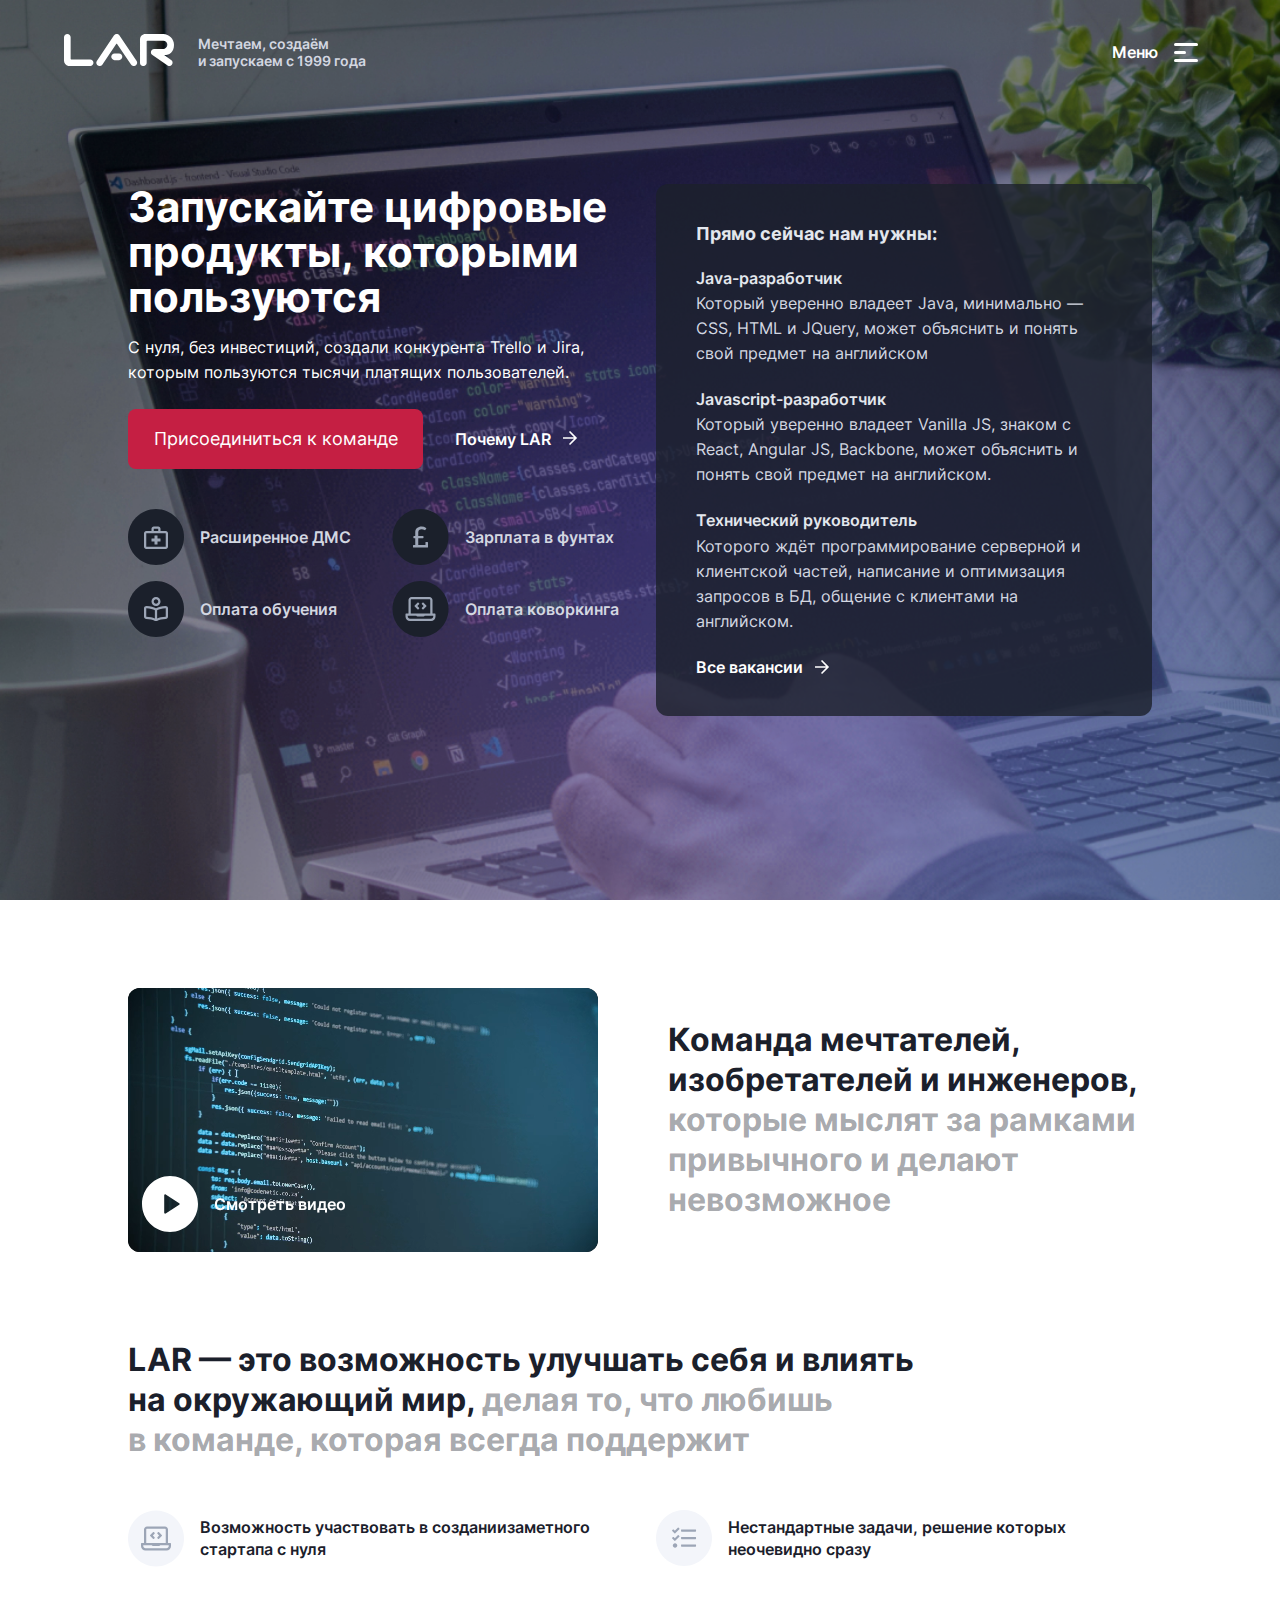
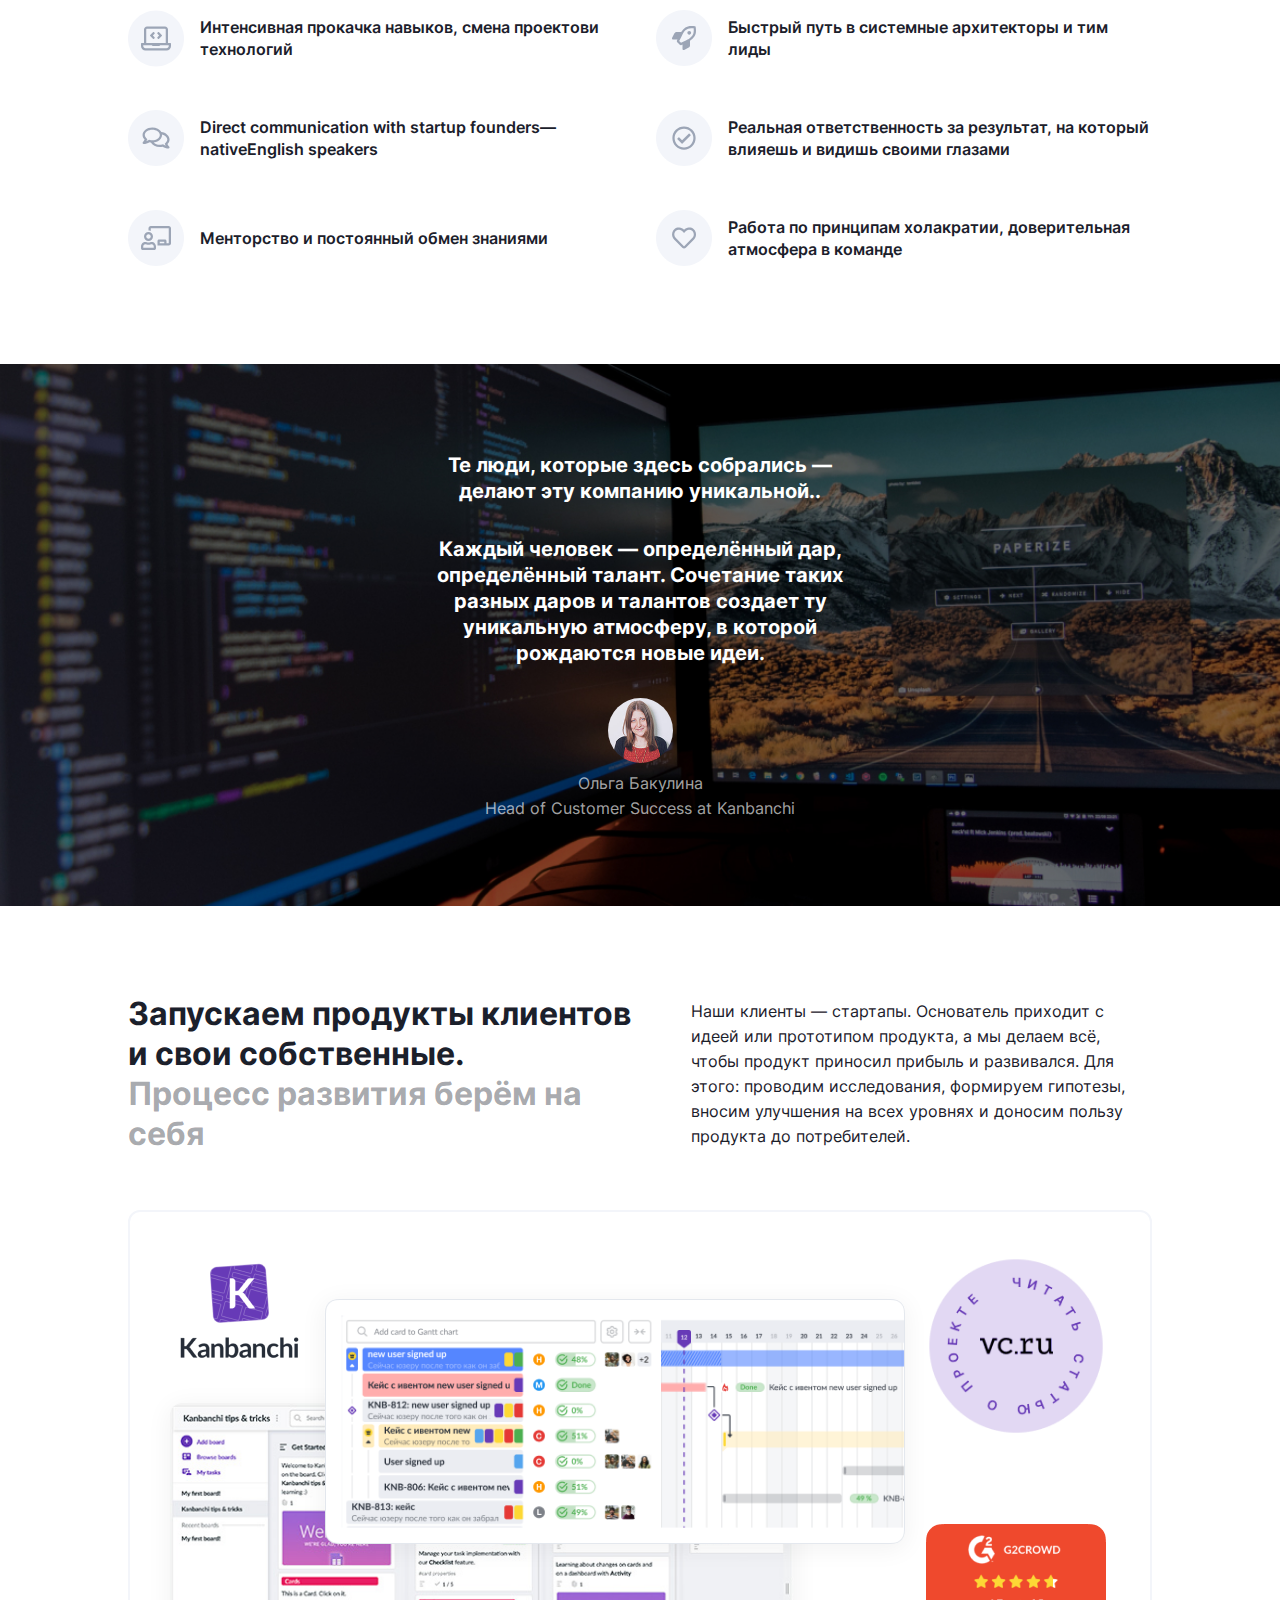
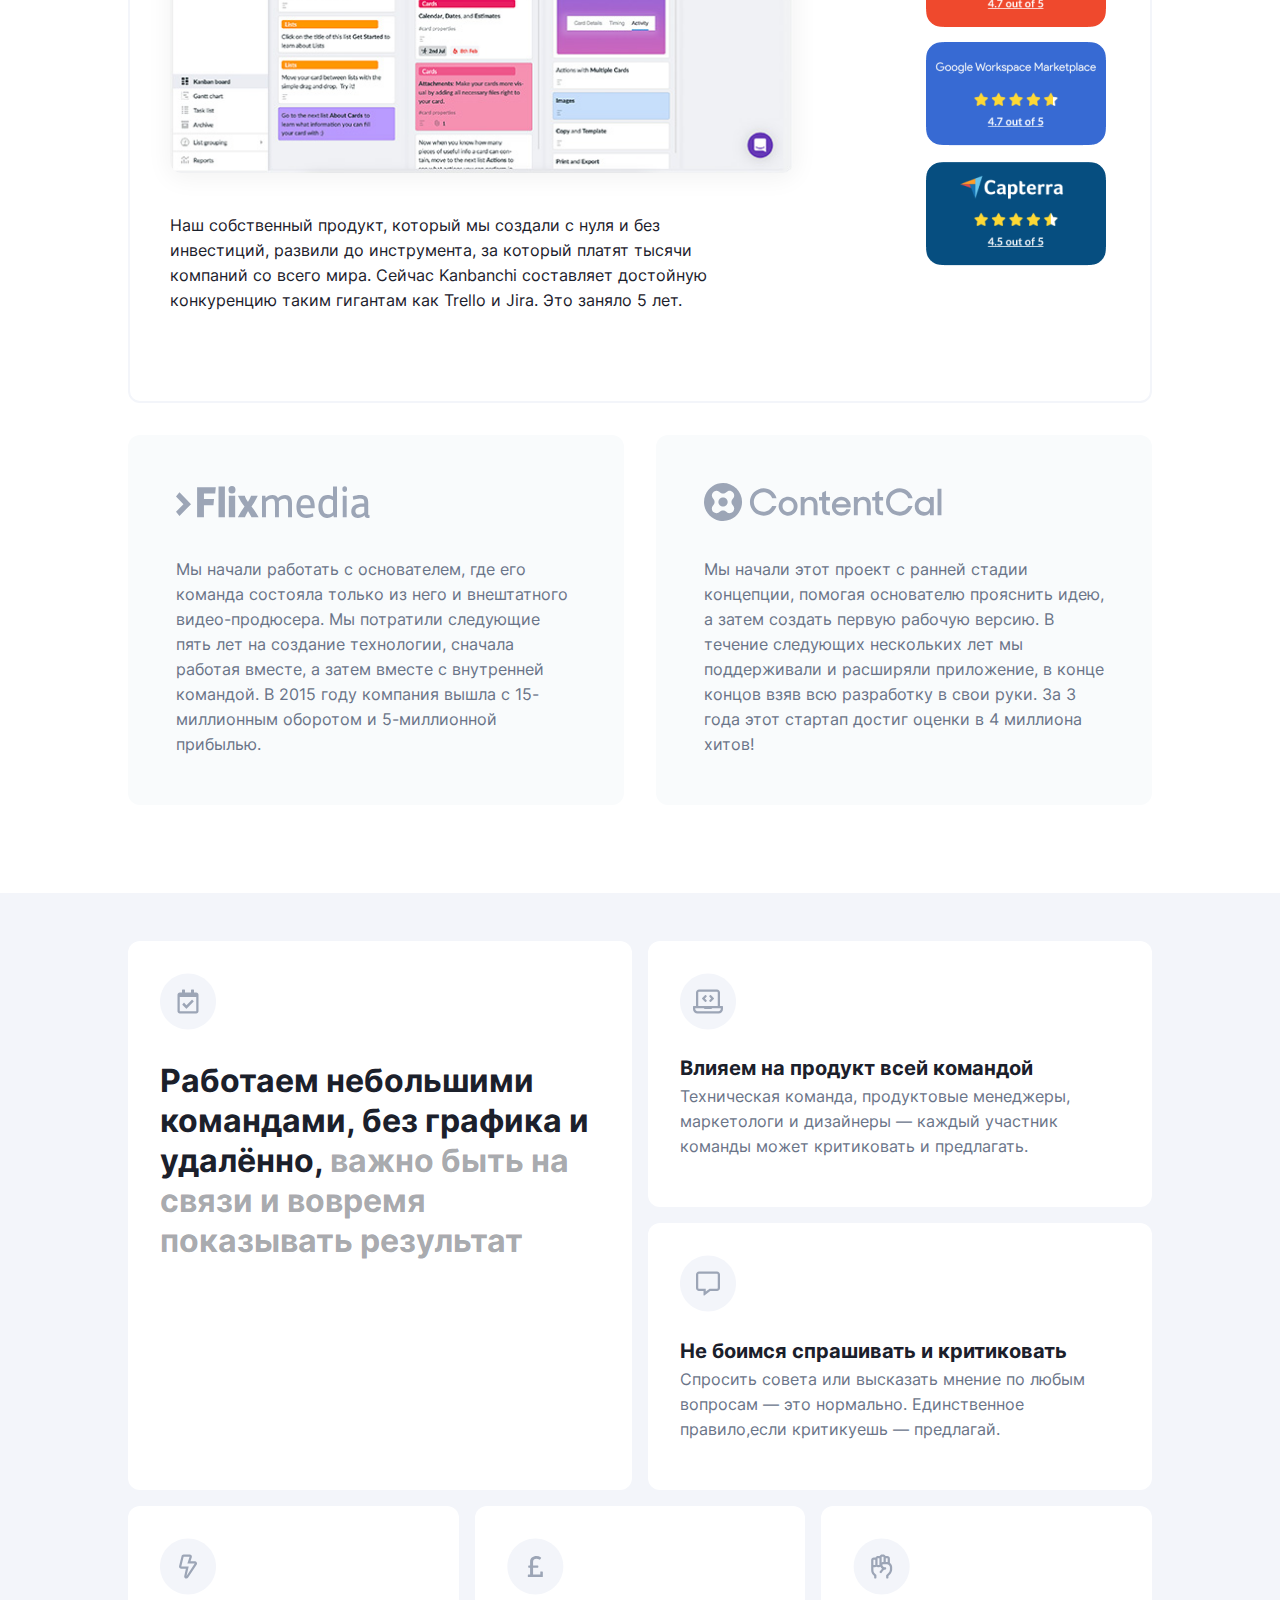
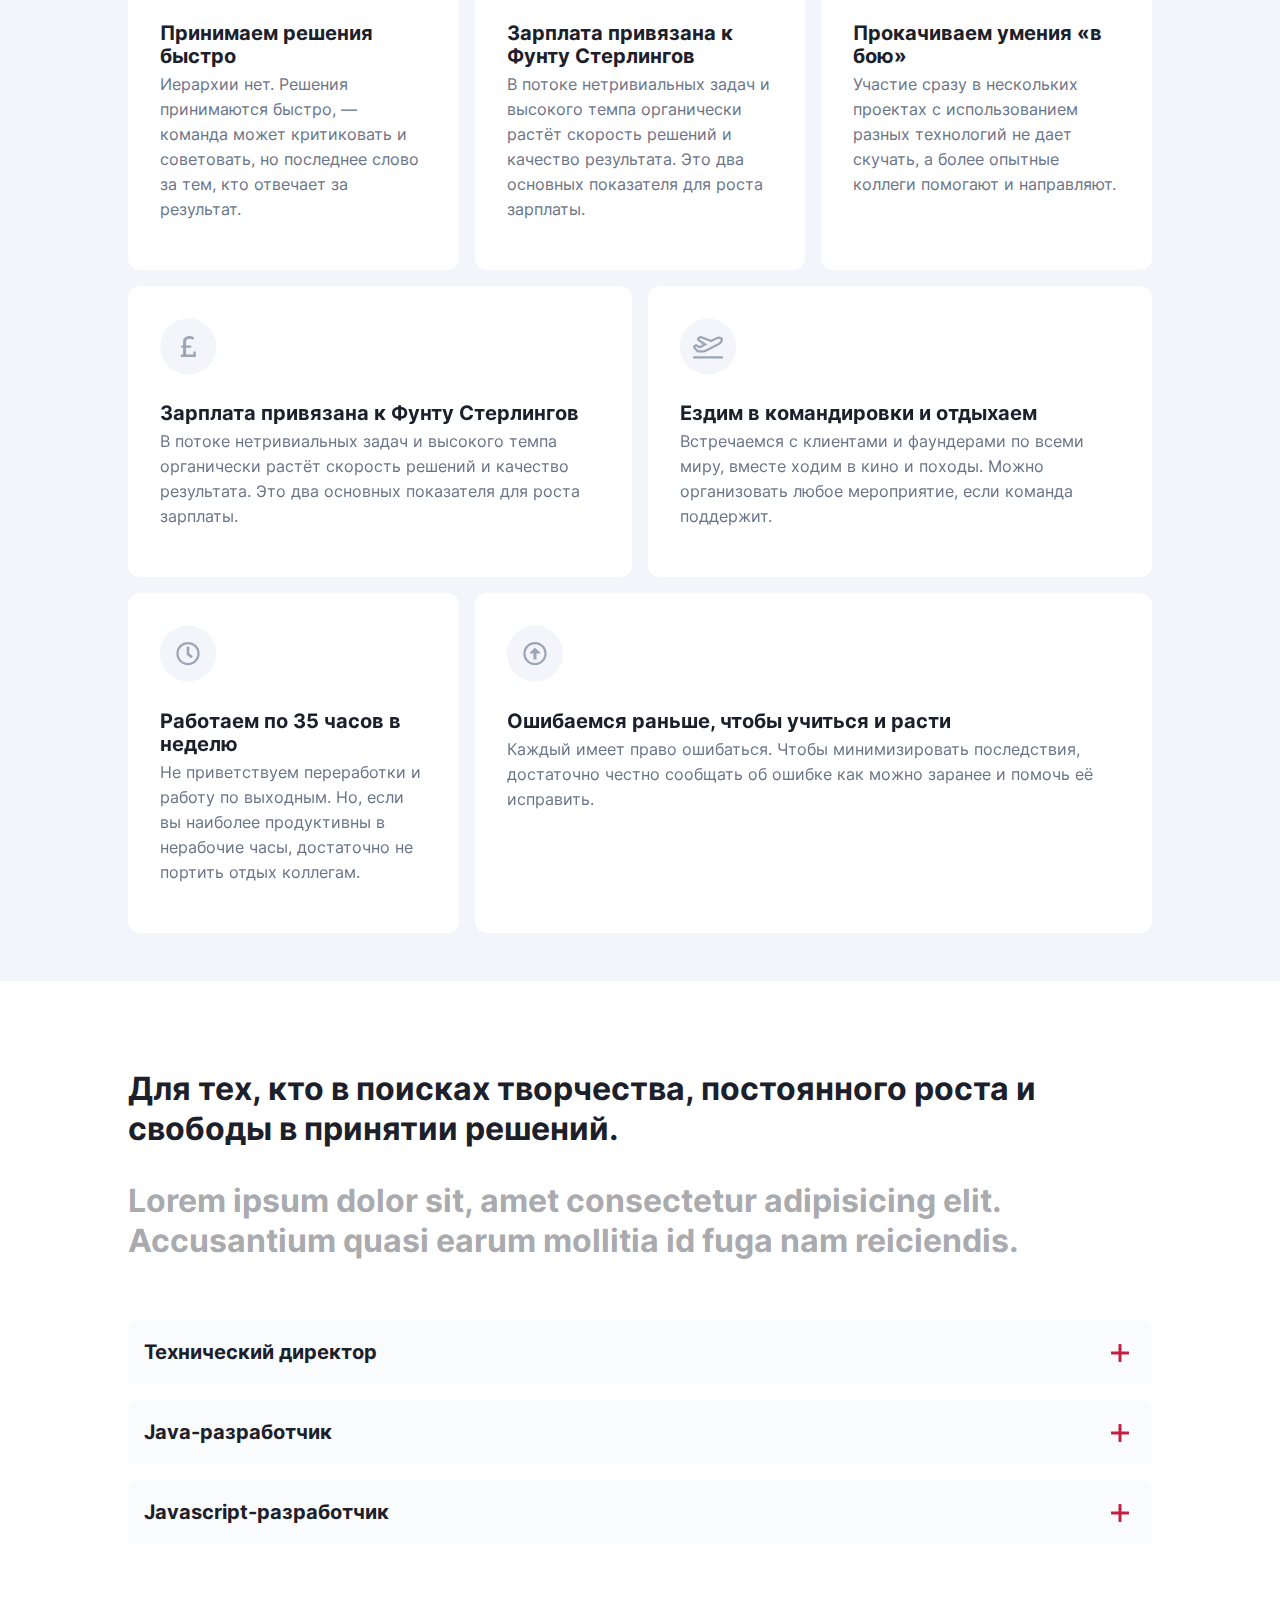
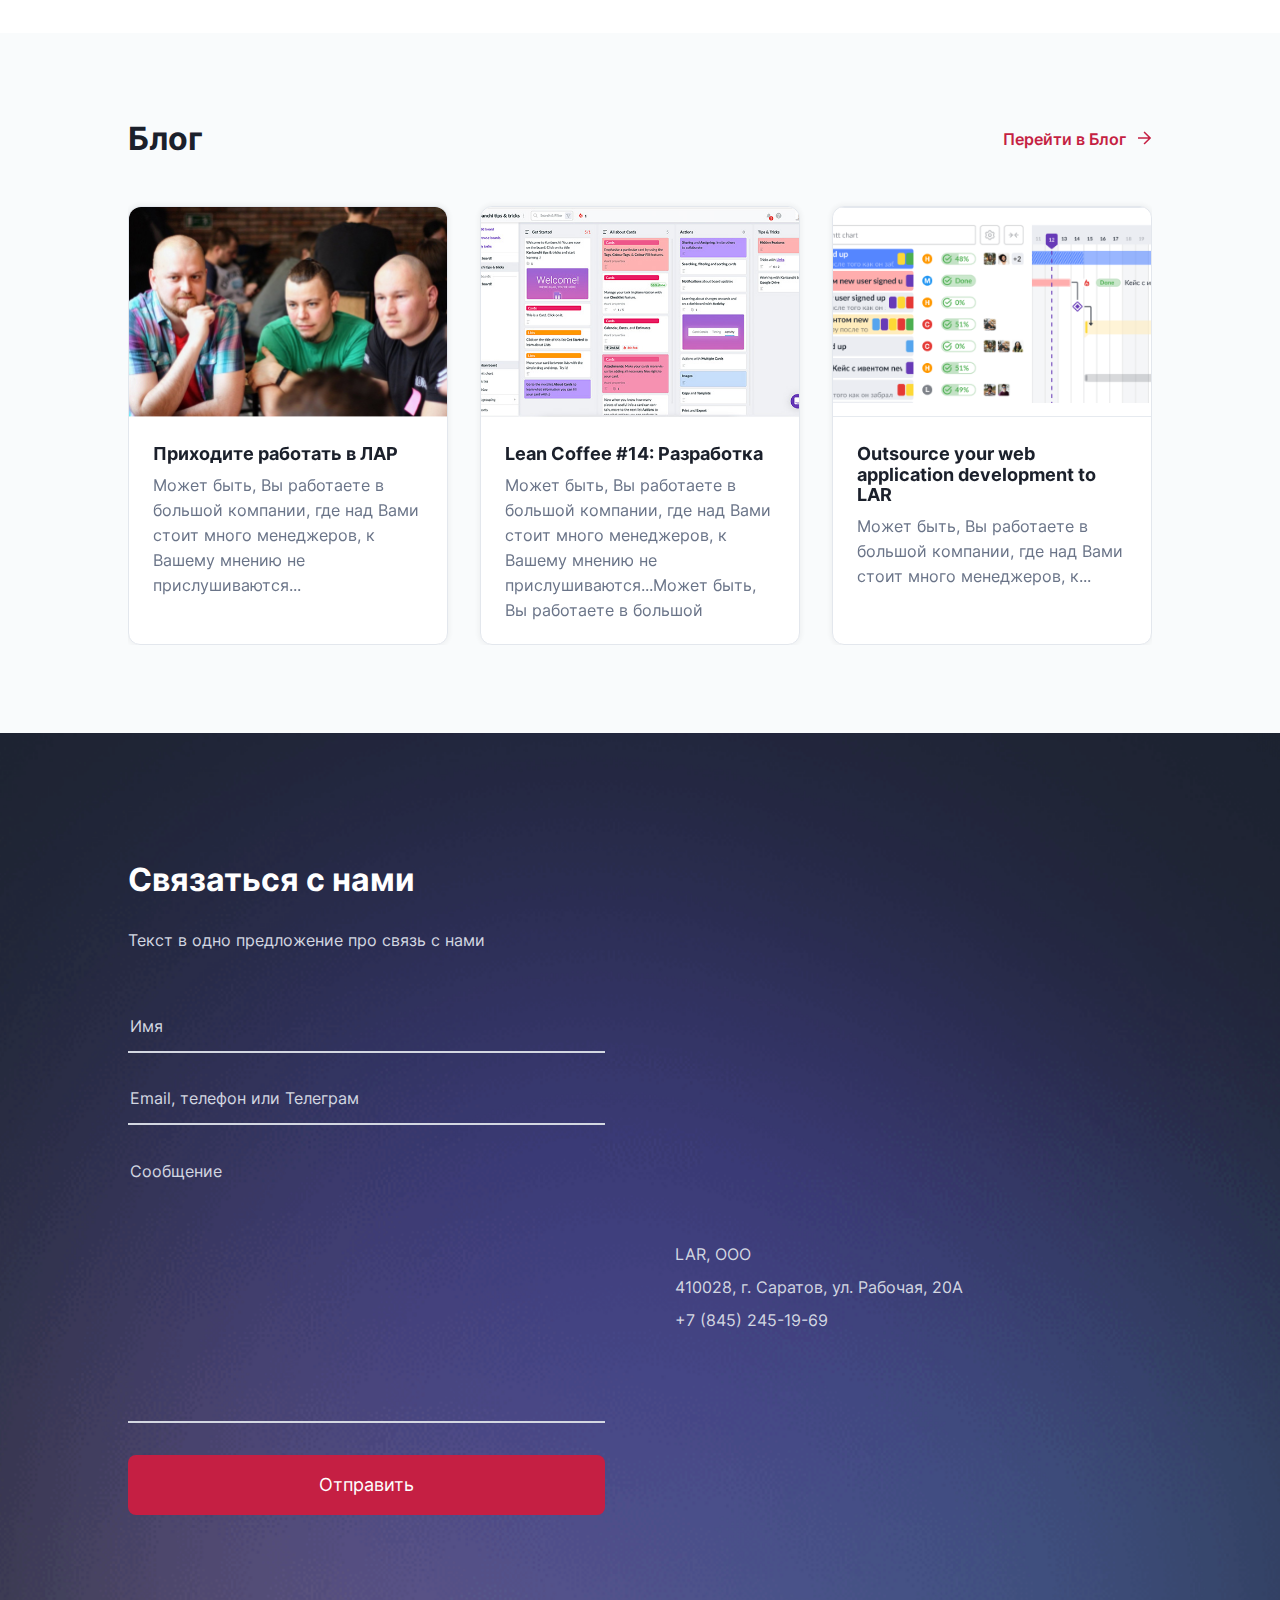
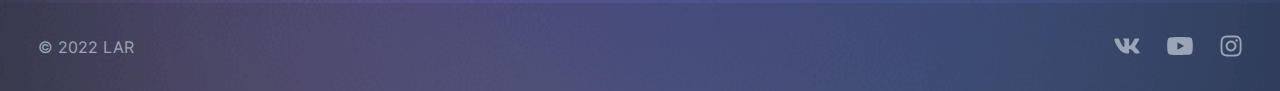
==== commit d9f436ac: "Правка анимаций" ====
--- a/index.html
+++ b/index.html
@@ -65,19 +65,21 @@
       <div class="nav hide">
         <div class="nav__header">
           <div class="nav__logo">
-            <svg width="110" height="32" viewbox="0 0 110 32" fill="none" xmlns="http://www.w3.org/2000/svg">
-              <g clip-path="url(#clip0_342_361)">
-              <path d="M26.169 25.4008H7.17392C6.9032 25.4008 6.63249 25.1736 6.63249 24.8556V3.31711C6.63249 1.45407 5.14356 0 3.33881 0C1.48893 0 0 1.49951 0 3.31711V26.8549C0 29.7176 2.30107 32.0805 5.18867 32.0805H26.169C28.0189 32.0805 29.4627 30.581 29.4627 28.7634C29.5078 26.9004 28.0189 25.4008 26.169 25.4008Z" fill="#C51F43"/>
-              <path d="M81.4397 0C78.3716 0 76.0254 2.31743 76.0254 5.22557V29.0815C76.0254 30.0812 76.5668 31.0354 77.4241 31.5352C79.9959 33.0348 82.6579 31.2171 82.6579 28.7634V7.22492C82.6579 6.90684 82.8835 6.67964 83.4249 6.67964H99.2616C101.247 6.67964 103.367 8.22459 103.367 10.6329C103.367 13.2684 101.066 14.9042 99.2616 14.9042H90.1928C88.3429 14.9042 86.8991 16.4037 86.8991 18.2213C86.8991 19.221 87.3051 20.1752 88.0721 20.766L103.232 31.3535C104.721 32.444 106.751 32.3077 107.834 30.8536C109.007 29.3087 108.737 26.9912 107.428 26.1733L100.164 21.084C106.075 21.084 110 17.5397 110 10.6329C110 5.18013 105.172 0 99.2616 0L81.4397 0Z" fill="#C51F43"/>
-              <path d="M72.6416 26.9912L55.3158 1.36318C54.7294 0.545267 53.7367 0.0454292 52.6538 0.0454292C51.4808 0.0454292 50.4881 0.636145 49.9017 1.54494L32.8467 26.9003C32.4406 27.5365 32.2601 28.2635 32.3052 29.0815C32.4857 30.6264 33.7039 31.8987 35.2831 32.0351C36.772 32.1714 37.9 31.308 38.6219 30.172L52.2027 9.90586C52.4283 9.58778 52.8795 9.58778 53.1051 9.90586L67.0017 30.4447C67.6784 31.5352 68.8967 32.2168 70.2954 31.9896C71.6941 31.8079 72.8671 30.6719 73.0927 29.2632C73.2732 28.4453 73.0476 27.6274 72.6416 26.9912Z" fill="#C51F43"/>
-              <path d="M55.0902 19.4936H50.5332C48.7285 19.5391 47.2847 20.9931 47.2847 22.8107C47.2847 24.6283 48.7285 26.1278 50.5332 26.1278H55.0902C56.8499 26.0824 58.2937 24.6283 58.2937 22.8107C58.2937 20.9931 56.895 19.5391 55.0902 19.4936Z" fill="#C51F43"/>
-              </g>
-              <defs>
-              <clippath id="clip0_342_361">
-              <rect width="110" height="32" fill="white"/>
-              </clippath>
-              </defs>
-              </svg>
+            <a href="index.html" class="nav__link">
+              <svg width="110" height="32" viewbox="0 0 110 32" fill="none" xmlns="http://www.w3.org/2000/svg">
+                <g clip-path="url(#clip0_342_361)">
+                <path d="M26.169 25.4008H7.17392C6.9032 25.4008 6.63249 25.1736 6.63249 24.8556V3.31711C6.63249 1.45407 5.14356 0 3.33881 0C1.48893 0 0 1.49951 0 3.31711V26.8549C0 29.7176 2.30107 32.0805 5.18867 32.0805H26.169C28.0189 32.0805 29.4627 30.581 29.4627 28.7634C29.5078 26.9004 28.0189 25.4008 26.169 25.4008Z" fill="#C51F43"/>
+                <path d="M81.4397 0C78.3716 0 76.0254 2.31743 76.0254 5.22557V29.0815C76.0254 30.0812 76.5668 31.0354 77.4241 31.5352C79.9959 33.0348 82.6579 31.2171 82.6579 28.7634V7.22492C82.6579 6.90684 82.8835 6.67964 83.4249 6.67964H99.2616C101.247 6.67964 103.367 8.22459 103.367 10.6329C103.367 13.2684 101.066 14.9042 99.2616 14.9042H90.1928C88.3429 14.9042 86.8991 16.4037 86.8991 18.2213C86.8991 19.221 87.3051 20.1752 88.0721 20.766L103.232 31.3535C104.721 32.444 106.751 32.3077 107.834 30.8536C109.007 29.3087 108.737 26.9912 107.428 26.1733L100.164 21.084C106.075 21.084 110 17.5397 110 10.6329C110 5.18013 105.172 0 99.2616 0L81.4397 0Z" fill="#C51F43"/>
+                <path d="M72.6416 26.9912L55.3158 1.36318C54.7294 0.545267 53.7367 0.0454292 52.6538 0.0454292C51.4808 0.0454292 50.4881 0.636145 49.9017 1.54494L32.8467 26.9003C32.4406 27.5365 32.2601 28.2635 32.3052 29.0815C32.4857 30.6264 33.7039 31.8987 35.2831 32.0351C36.772 32.1714 37.9 31.308 38.6219 30.172L52.2027 9.90586C52.4283 9.58778 52.8795 9.58778 53.1051 9.90586L67.0017 30.4447C67.6784 31.5352 68.8967 32.2168 70.2954 31.9896C71.6941 31.8079 72.8671 30.6719 73.0927 29.2632C73.2732 28.4453 73.0476 27.6274 72.6416 26.9912Z" fill="#C51F43"/>
+                <path d="M55.0902 19.4936H50.5332C48.7285 19.5391 47.2847 20.9931 47.2847 22.8107C47.2847 24.6283 48.7285 26.1278 50.5332 26.1278H55.0902C56.8499 26.0824 58.2937 24.6283 58.2937 22.8107C58.2937 20.9931 56.895 19.5391 55.0902 19.4936Z" fill="#C51F43"/>
+                </g>
+                <defs>
+                <clippath id="clip0_342_361">
+                <rect width="110" height="32" fill="white"/>
+                </clippath>
+                </defs>
+                </svg>
+            </a>
             <p class="nav__slogan">Мечтаем, создаём <br>и запускаем с 1999 года</p>
           </div>
           <button class="nav__menu">
--- a/css/style.css
+++ b/css/style.css
@@ -179,7 +179,7 @@
   position: absolute;
   min-height: 6.5rem;
   min-width: 100%;
-  padding: 0 3%;
+  padding: 0 5%;
   z-index: 1;
 }
 
@@ -194,6 +194,7 @@
   font-weight: 600;
   color: #d3d7e1;
   margin-left: 24px;
+  margin-left: 1.5rem;
 }
 
 .header__navigation {
@@ -263,6 +264,16 @@
   color:  #ffffff;
   text-decoration: none;
   font-weight: 600;
+}
+
+.hero__jobs:hover > .hero__arrow {
+  animation: move-arrow-down 1s linear infinite;
+}
+
+@keyframes move-arrow-down {
+  50% {
+    transform: translateY(5px)
+  }
 }
 
 .hero__button {
@@ -759,6 +770,10 @@
   background-color: transparent;
 }
 
+.jobs__button:focus {
+  background-color: transparent;
+}
+
 .jobs__button--open {
   background-image: url('../img/minus.svg');
 }
@@ -1046,9 +1061,9 @@
 
 .nav {
   min-height: 100vh;
-  position: relative;
+  position: absolute;
   background-color: #ffffff;
-  animation: fade 0.5s linear;
+  width: 100%;
 }
 
 .nav__header {
@@ -1072,6 +1087,7 @@
   font-weight: 600;
   color: #9ca5b6;
   margin-left: 1.5rem;
+ 
 }
 
 .nav__menu {
@@ -1079,6 +1095,7 @@
   align-items: center;
   background-color: transparent;
   width: 95px;
+  animation: fade 0.5s linear;
 }
 
 .nav__menu:hover {
@@ -1086,6 +1103,10 @@
 }
 
 .nav__menu:active {
+  background-color: transparent;
+}
+
+.nav__menu:focus {
   background-color: transparent;
 }
 
@@ -1100,7 +1121,6 @@
   justify-content: center;
   align-items: center;
   min-height: 100vh;
-  
 }
 
 @keyframes fade {
@@ -1110,6 +1130,20 @@
   100% {
     opacity: 1;
   }
+}
+
+@keyframes fadeout {
+  0% {
+    opacity: 1;
+    
+  }
+  100% {
+    opacity: 0;
+  }
+}
+
+.fadeout {
+  animation: fadeout 0.5s linear;
 }
 
 .nav__item {
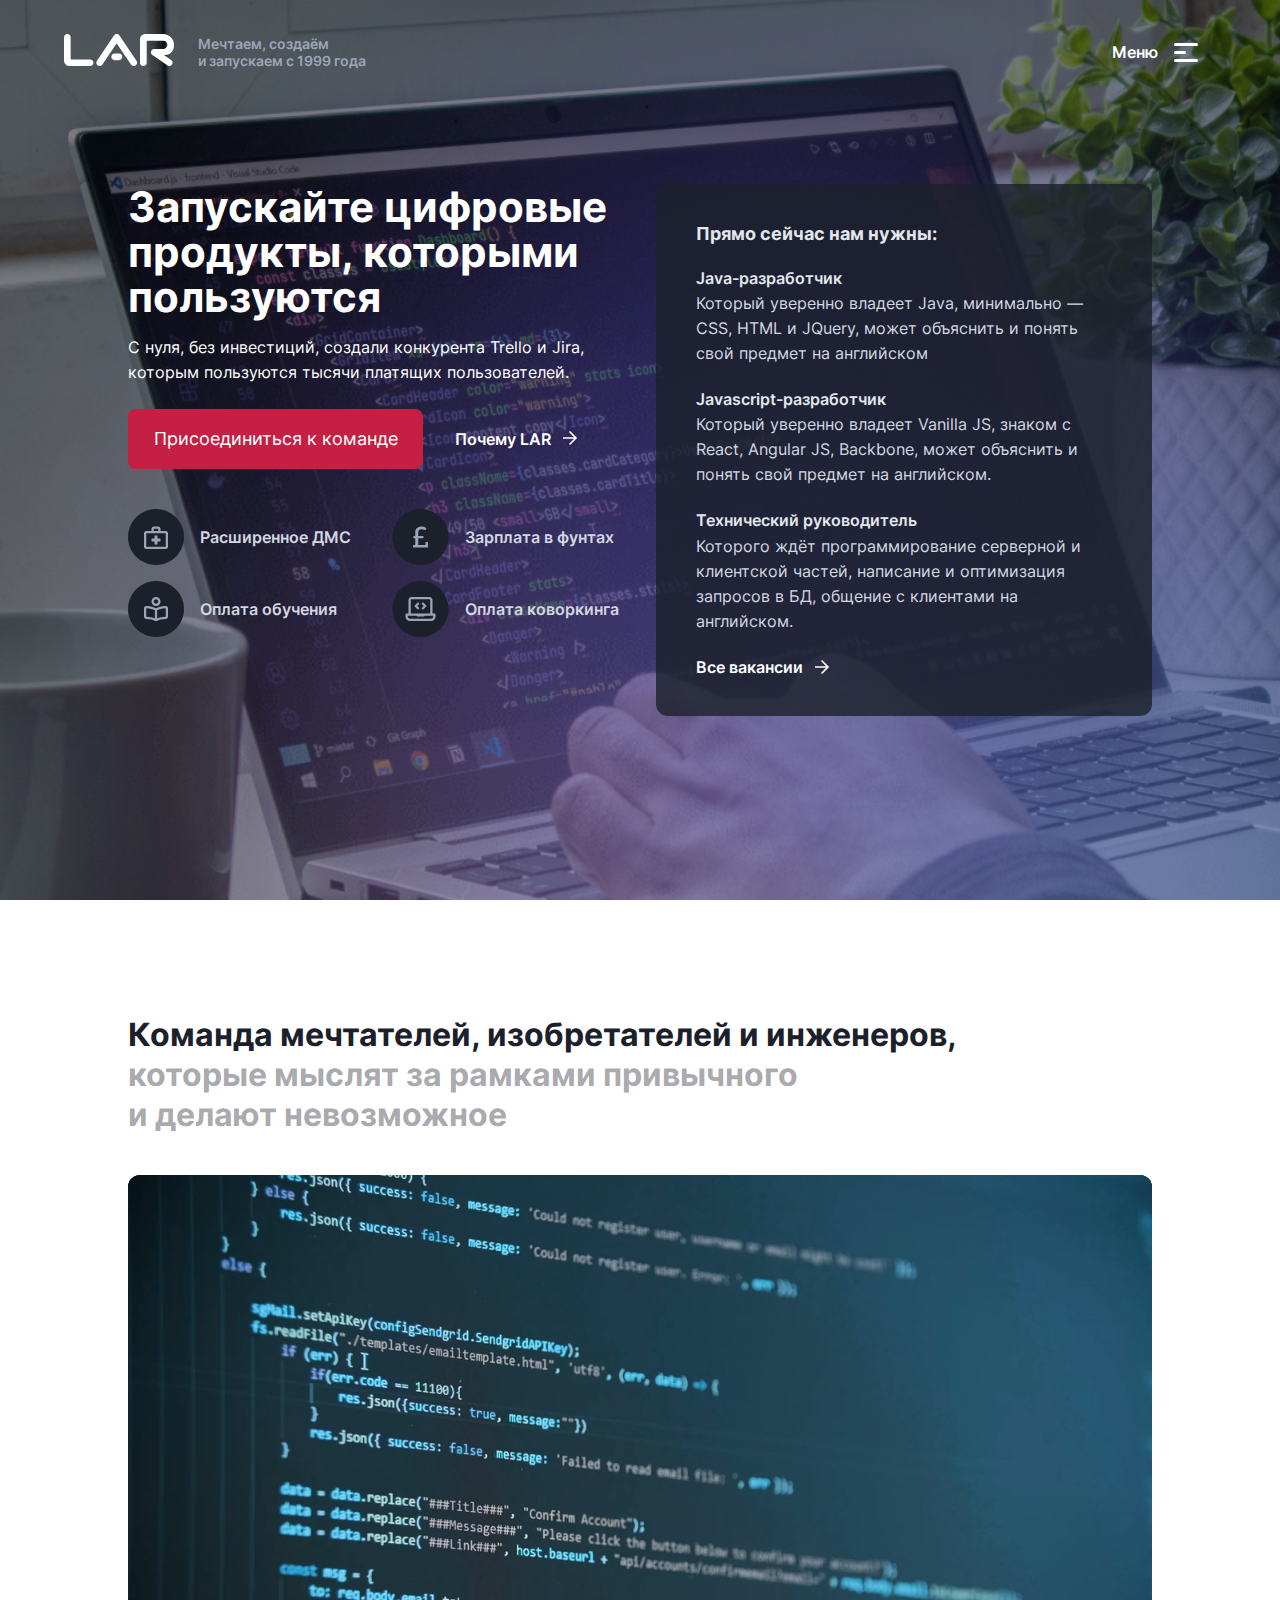
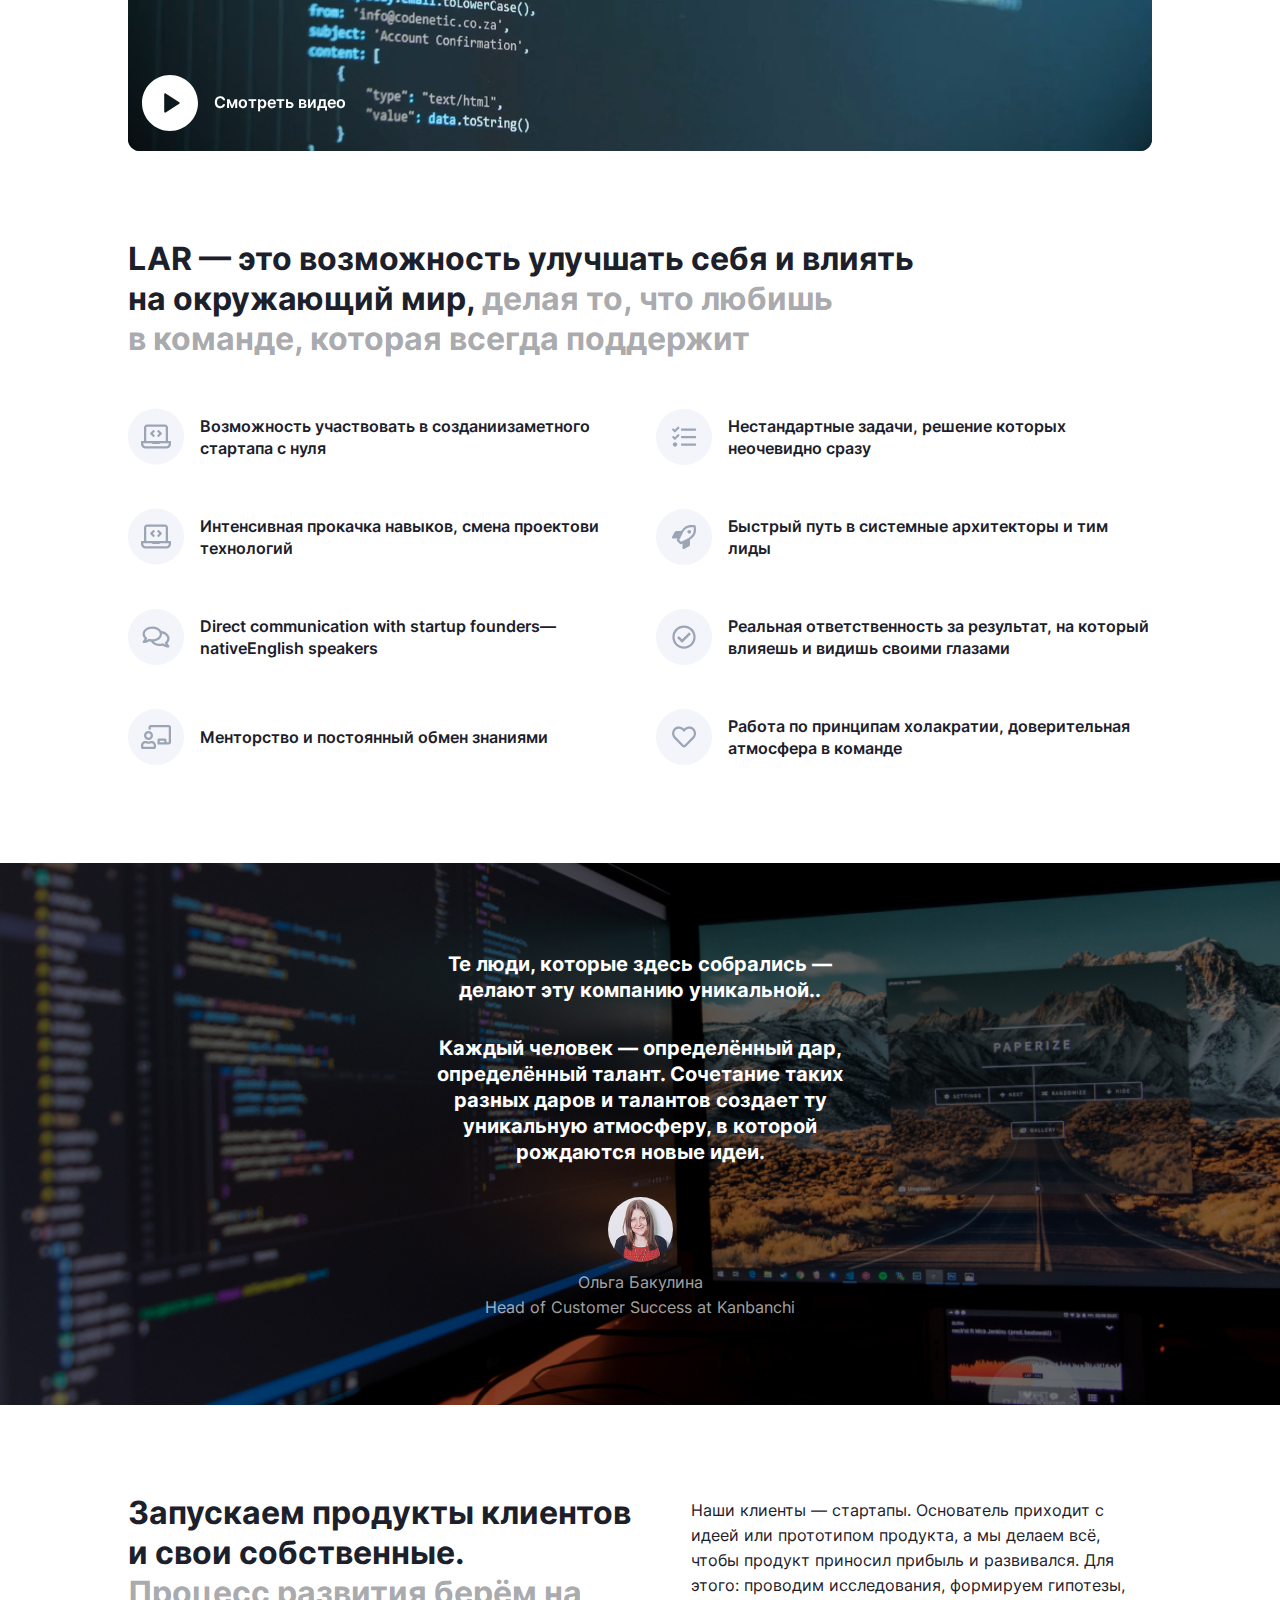
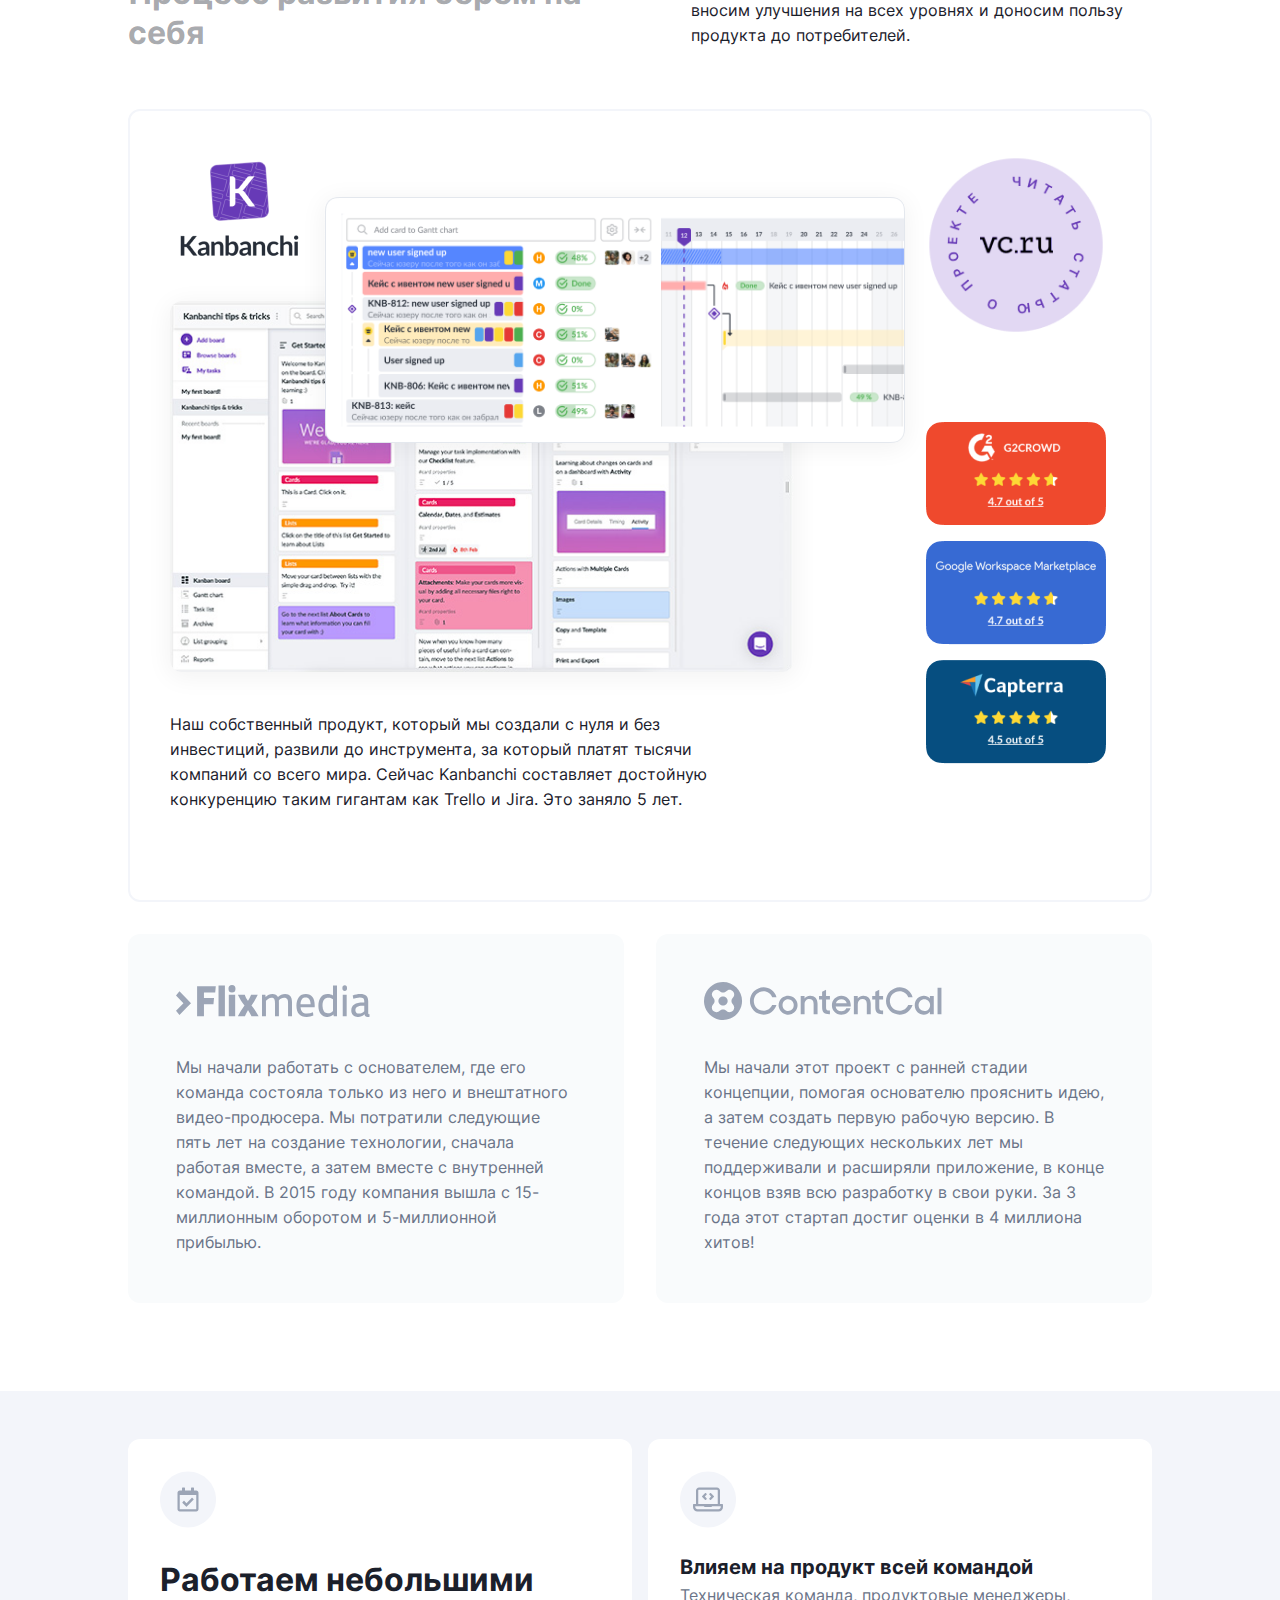
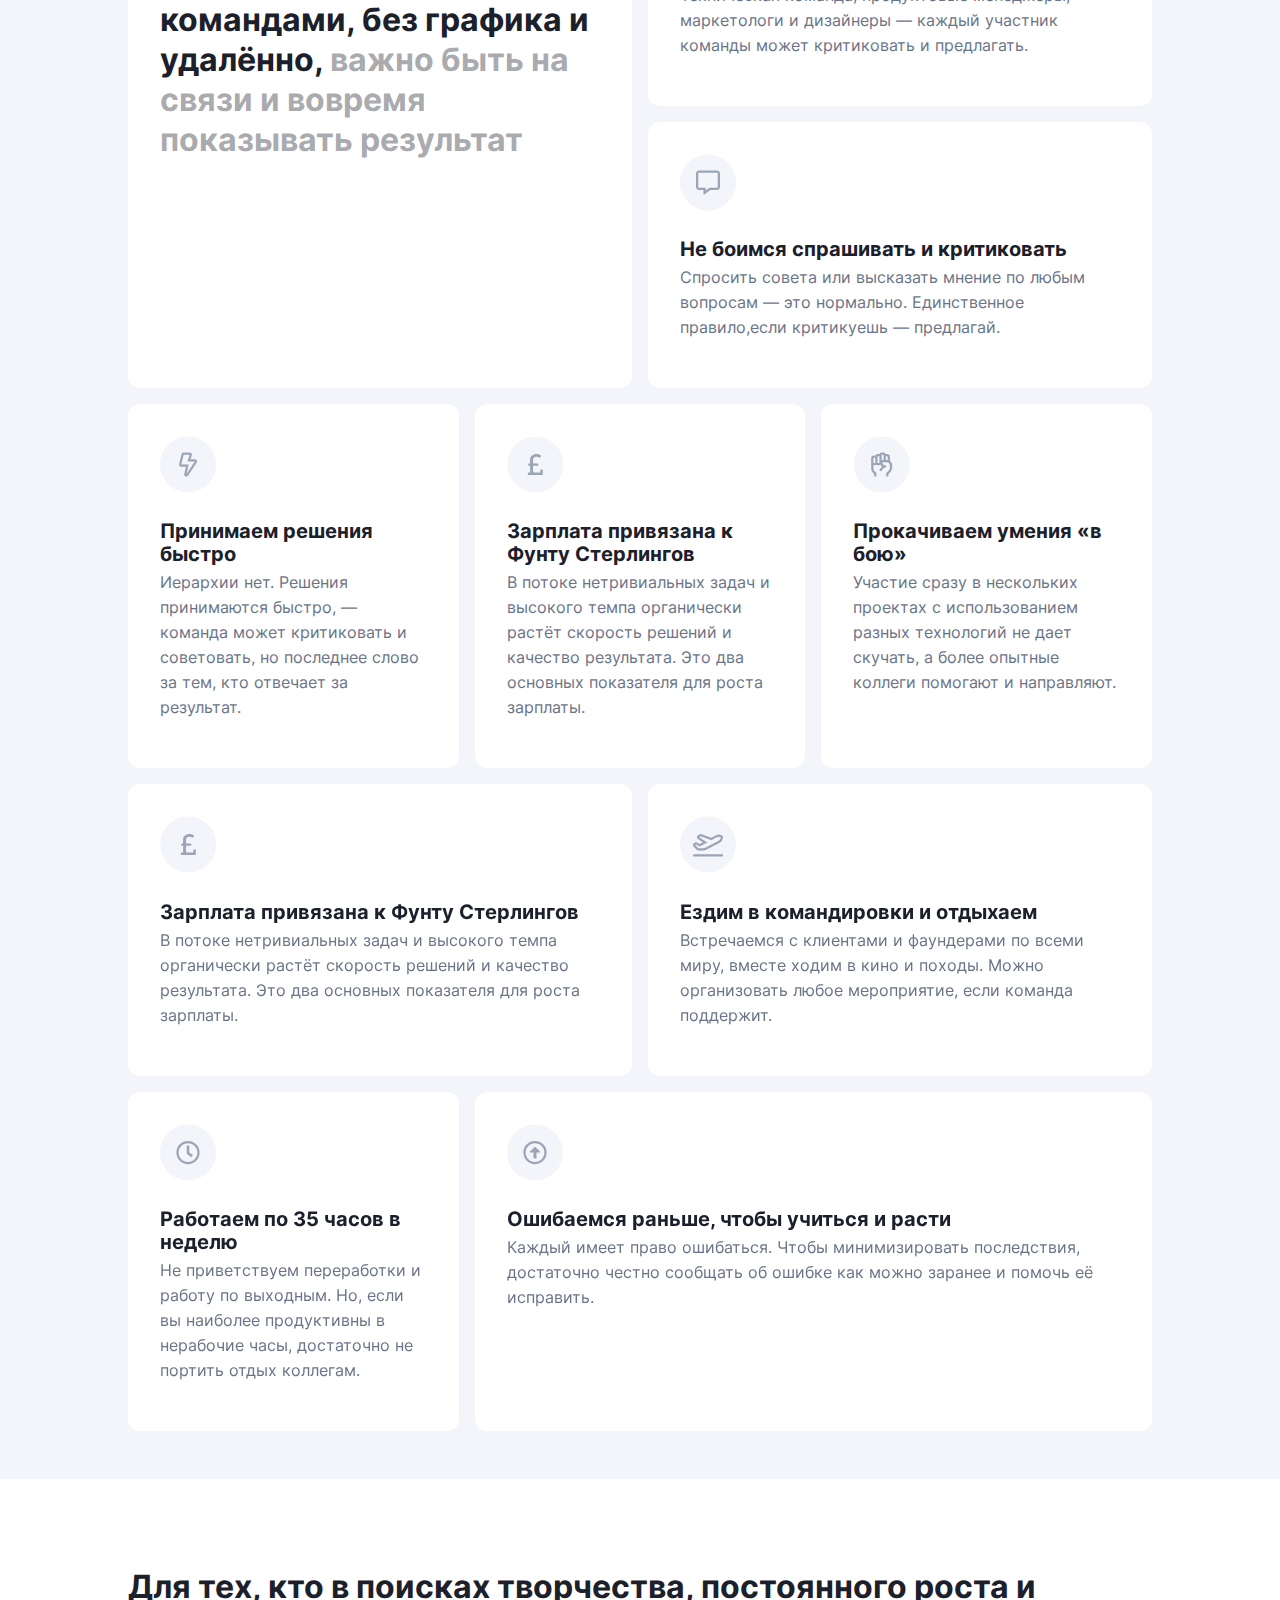
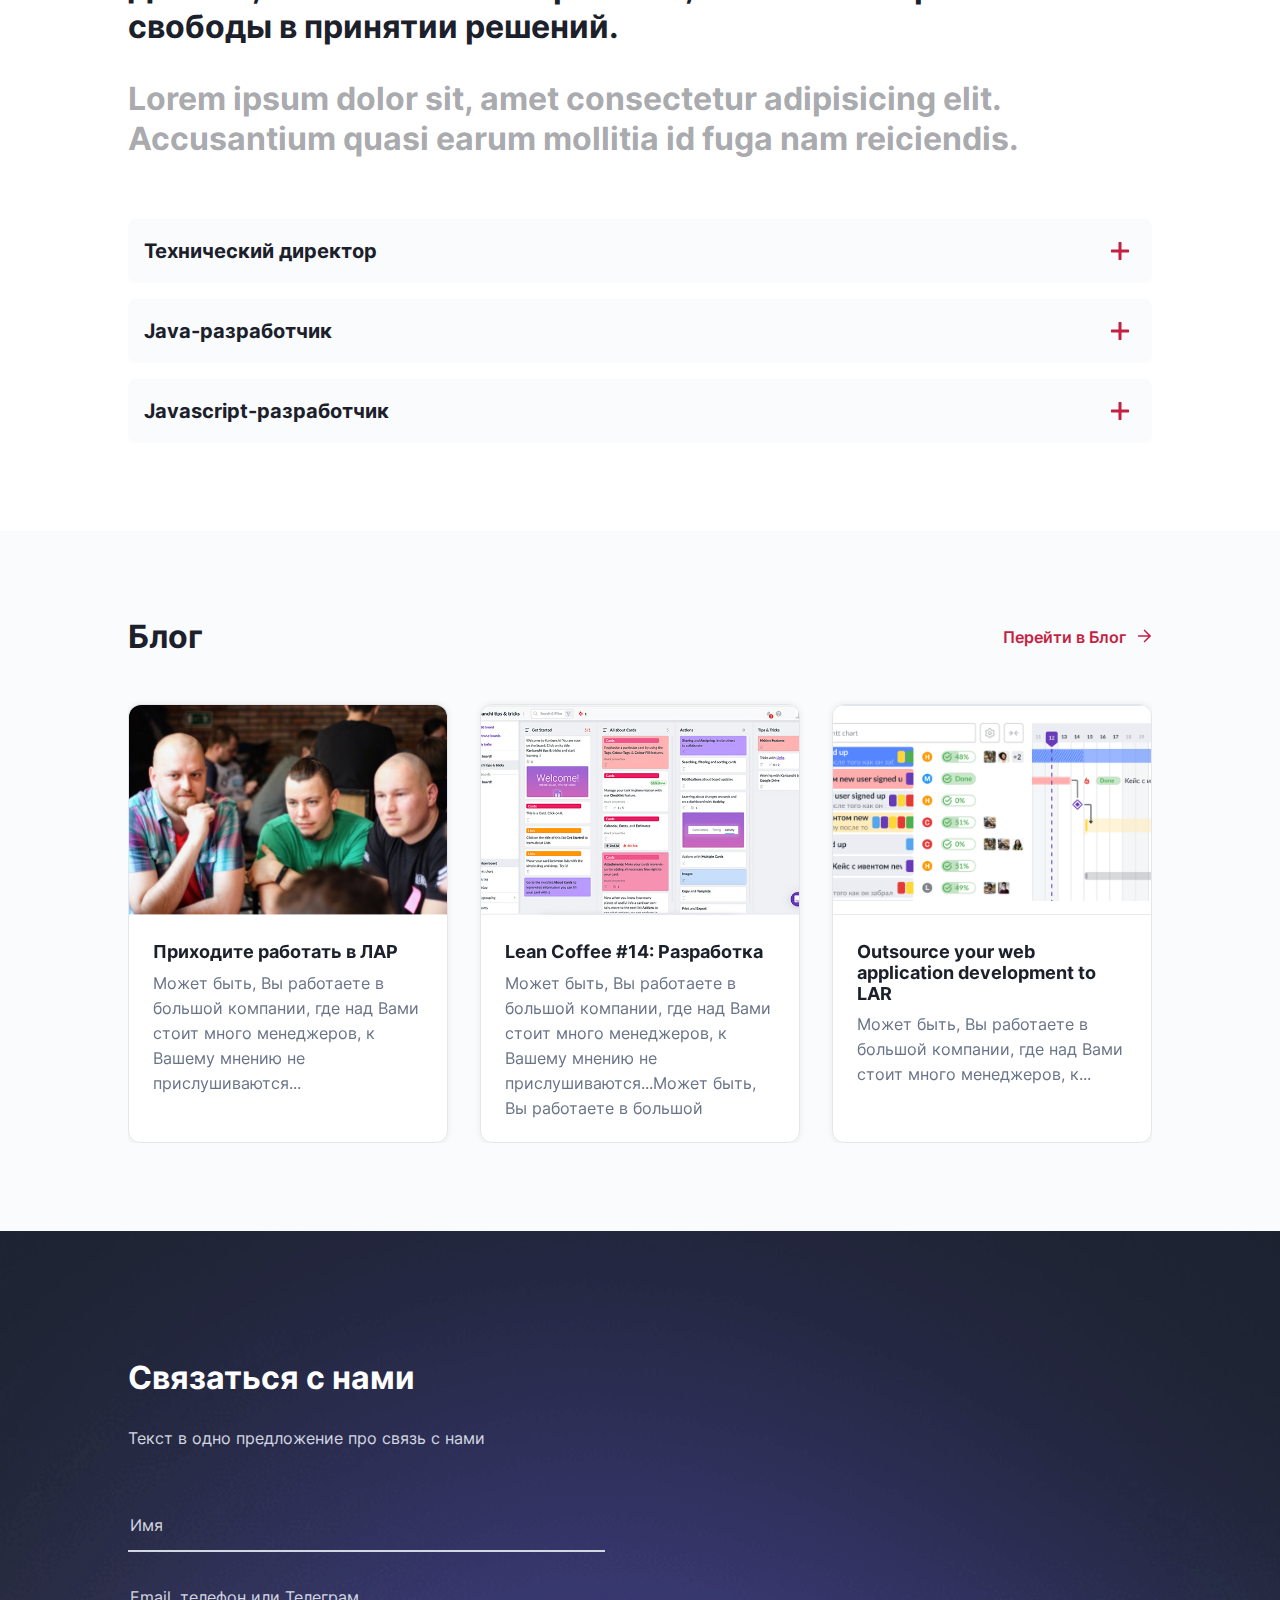
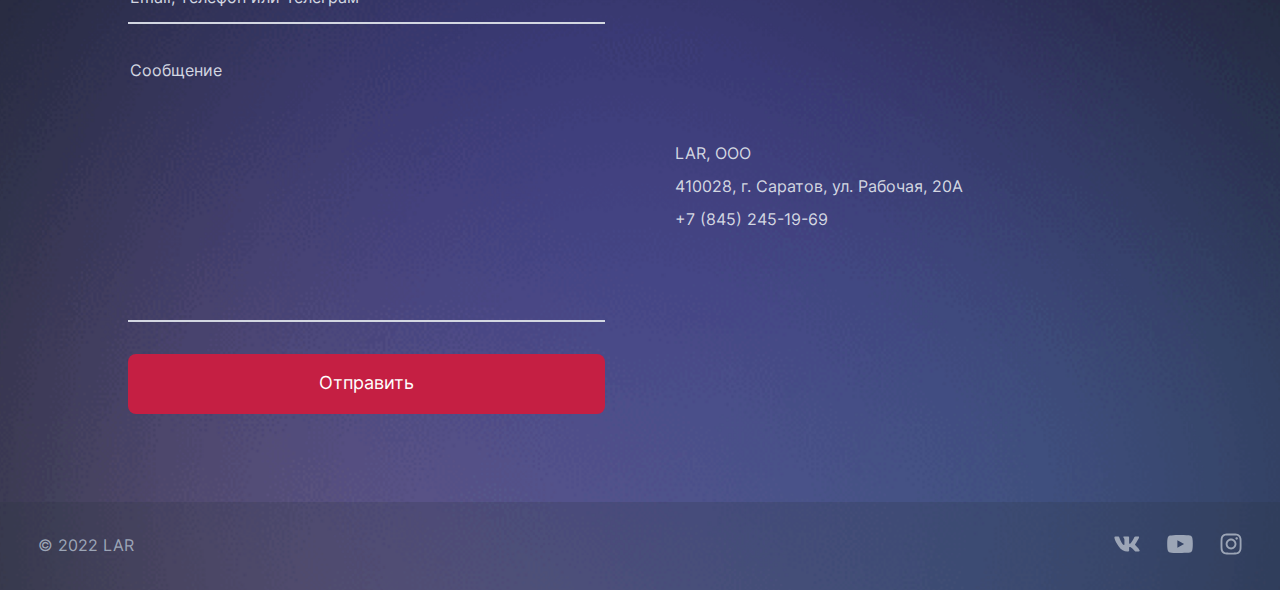
==== commit 14a0f9a4: "Правка по замечаниям" ====
--- a/index.html
+++ b/index.html
@@ -65,7 +65,7 @@
       <div class="nav hide">
         <div class="nav__header">
           <div class="nav__logo">
-            <a href="index.html" class="nav__link">
+            <a href="index.html">
               <svg width="110" height="32" viewbox="0 0 110 32" fill="none" xmlns="http://www.w3.org/2000/svg">
                 <g clip-path="url(#clip0_342_361)">
                 <path d="M26.169 25.4008H7.17392C6.9032 25.4008 6.63249 25.1736 6.63249 24.8556V3.31711C6.63249 1.45407 5.14356 0 3.33881 0C1.48893 0 0 1.49951 0 3.31711V26.8549C0 29.7176 2.30107 32.0805 5.18867 32.0805H26.169C28.0189 32.0805 29.4627 30.581 29.4627 28.7634C29.5078 26.9004 28.0189 25.4008 26.169 25.4008Z" fill="#C51F43"/>
@@ -84,7 +84,7 @@
           </div>
           <button class="nav__menu">
             <span class="nav__span">Меню</span>
-            <svg width="22" height="22" viewbox="0 0 22 22" fill="none" xmlns="http://www.w3.org/2000/svg">
+            <svg width="40" height="40" viewbox="-10 -10 40 40" fill="none" xmlns="http://www.w3.org/2000/svg">
               <rect y="19.7242" width="27.8941" height="3.21855" rx="1.60928" transform="rotate(-45 0 19.7242)" fill="#1B202B"/>
               <rect x="19.7241" y="22" width="27.8941" height="3.21855" rx="1.60928" transform="rotate(-135 19.7241 22)" fill="#1B202B"/>
               </svg>
@@ -200,6 +200,7 @@
 
       <section class="about-us container" id="LAR">
         <div class="about-us__team">
+          <h2 class="about-us__title">Команда мечтателей, изобретателей и инженеров, <br><span class="about-us__title--grey">которые мыслят за рамками привычного<br> и делают невозможное</span></h2>
           <div class="about-us__videobox video">
             <video class="about-us__video" src="video/video.mp4"></video>
             <div class="video__play-button play-button">
@@ -215,7 +216,7 @@
                 </svg>
             </button>
           </div>
-          <h2 class="about-us__title">Команда мечтателей, изобретателей и инженеров, <br><span class="about-us__title--grey">которые мыслят за рамками привычного и делают невозможное</span></h2>
+          
         </div>
         <div class="about-us__features">
           <h2 class="about-us__title--features">LAR — это возможность улучшать себя и влиять на окружающий
@@ -309,13 +310,19 @@
           </a>
           <ul class="promo__awards awards list-reset">
             <li class="awards__item">
-              <img src="img/g2crowd.png" alt="g2crowd">
+              <a href="#" class="awards__link">
+                <img src="img/g2crowd.png" alt="g2crowd">
+              </a>
             </li>
             <li class="awards__item">
-              <img src="img/google_workspace.png" alt="google workspace">
+              <a href="#" class="awards__link">
+                <img src="img/google_workspace.png" alt="google workspace">
+              </a>
             </li>
             <li class="awards__item">
-              <img src="img/capterra.png" alt="capterra">
+              <a href="#" class="awards__link">
+                <img src="img/capterra.png" alt="capterra">
+              </a>
             </li>
           </ul>
           <p class="promo__descr">Наш собственный продукт, который мы создали с нуля и без инвестиций, развили до инструмента, за который платят тысячи компаний со всего мира. Сейчас Kanbanchi составляет достойную конкуренцию таким гигантам как Trello и Jira. Это заняло 5 лет.</p>
@@ -610,31 +617,37 @@
           <div class="blog__slider swiper">
             <ul class="blog__posts swiper-wrapper list-reset">
               <li class="blog__item post swiper-slide">
-                <img src="img/preview-blog-image.jpg" alt="Приходите в ЛАР" class="blog__image">
-                <div class="post__descr">
-                  <div class="post__wrapper">
-                    <h5 class="post__title">Приходите работать в ЛАР</h5>
-                    <p class="post__text">Может быть, Вы работаете в большой компании, где над Вами стоит много менеджеров, к Вашему мнению не прислушиваются...</p>
-                  </div>
-                </div>
+                <a href="#" class="post__link">
+                  <img src="img/preview-blog-image.jpg" alt="Приходите в ЛАР" class="blog__image">
+                  <div class="post__descr">
+                    <div class="post__wrapper">
+                      <h5 class="post__title">Приходите работать в ЛАР</h5>
+                      <p class="post__text">Может быть, Вы работаете в большой компании, где над Вами стоит много менеджеров, к Вашему мнению не прислушиваются...</p>
+                    </div>
+                  </div>
+                </a>
               </li>
               <li class="blog__item post swiper-slide">
-                <img src="img/kanban_board.jpg" alt="Приходите в ЛАР" class="blog__image">
-                <div class="post__descr">
-                  <div class="post__wrapper">
-                    <h5 class="post__title">Lean Coffee #14: Разработка</h5>
-                    <p class="post__text">Может быть, Вы работаете в большой компании, где над Вами стоит много менеджеров, к Вашему мнению не прислушиваются...Может быть, Вы работаете в большой компании, где над Вами стоит много менеджеров, к Вашему мнению не прислушиваются...Может быть, Вы работаете в большой компании, где над Вами стоит много менеджеров, к Вашему мнению не прислушиваются...Может быть, Вы работаете в большой компании, где над Вами стоит много менеджеров, к Вашему мнению не прислушиваются...</p>
-                  </div>
-                </div>
+                <a href="#" class="post__link">
+                  <img src="img/kanban_board.jpg" alt="Приходите в ЛАР" class="blog__image">
+                  <div class="post__descr">
+                    <div class="post__wrapper">
+                      <h5 class="post__title">Lean Coffee #14: Разработка</h5>
+                      <p class="post__text">Может быть, Вы работаете в большой компании, где над Вами стоит много менеджеров, к Вашему мнению не прислушиваются...Может быть, Вы работаете в большой компании, где над Вами стоит много менеджеров, к Вашему мнению не прислушиваются...Может быть, Вы работаете в большой компании, где над Вами стоит много менеджеров, к Вашему мнению не прислушиваются...Может быть, Вы работаете в большой компании, где над Вами стоит много менеджеров, к Вашему мнению не прислушиваются...</p>
+                    </div>
+                  </div>
+                </a>  
               </li>
               <li class="blog__item post swiper-slide">
-                <img src="img/gantt.png" alt="Приходите в ЛАР" class="blog__image">
-                <div class="post__descr">
-                  <div class="post__wrapper">
-                    <h5 class="post__title">Outsource your web application development to LAR</h5>
-                    <p class="post__text">Может быть, Вы работаете в большой компании, где над Вами стоит много менеджеров, к...</p>
-                  </div>
-                </div>
+                <a href="#" class="post__link">
+                  <img src="img/gantt.png" alt="Приходите в ЛАР" class="blog__image">
+                  <div class="post__descr">
+                    <div class="post__wrapper">
+                      <h5 class="post__title">Outsource your web application development to LAR</h5>
+                      <p class="post__text">Может быть, Вы работаете в большой компании, где над Вами стоит много менеджеров, к...</p>
+                    </div>
+                  </div>
+                </a>
               </li>
             </ul>
         </div>
--- a/css/style.css
+++ b/css/style.css
@@ -192,7 +192,7 @@
   font-size: 14px;
   line-height: 17px;
   font-weight: 600;
-  color: #d3d7e1;
+  color: #9ca5b6;
   margin-left: 24px;
   margin-left: 1.5rem;
 }
@@ -367,7 +367,7 @@
   /* display: grid;
   grid-template-columns: 45% 1fr;
   gap: 4.375rem; */
-  display: flex;
+  /* display: flex; */
 }
 
 .about-us__videobox {
@@ -418,7 +418,7 @@
 .about-us__title {
   line-height: 40px;
   align-self: center;
-  margin-left: 4.375rem;
+  margin-bottom: 2.5rem;
 }
 
 .about-us__title--grey {
@@ -918,6 +918,11 @@
   background-color: #ffffff;
   border: 1px solid #e3e7ed;
   box-shadow: 0px 0px 4px 2px #0000000A;
+  cursor: pointer;
+}
+
+.post__link {
+  text-decoration: none;
 }
 
 .blog__image {
@@ -937,6 +942,7 @@
 
 .post__title {
   margin: 0;
+  color: #1b202b;
 }
 
 .post__text {
@@ -1094,7 +1100,7 @@
   display: flex;
   align-items: center;
   background-color: transparent;
-  width: 95px;
+  width: 110px;
   animation: fade 0.5s linear;
 }
 
@@ -1158,12 +1164,13 @@
 }
 
 .nav__link {
-  color: rgba(27, 32, 43, 0.4);
+  color: rgba(27, 32, 43, 1);
   text-decoration: none;
 }
 
-.nav__link:hover {
-  color: rgba(27, 32, 43, 1);
+.nav__list:hover .nav__item:not(:hover) a {
+  color: rgba(27, 32, 43, 0.2);
+  transition: 0.5s;
 }
 
 .sticky__header {
@@ -1582,4 +1589,24 @@
   .footer__map {
     min-height: 236px;
   }
+
+  .reviews__item {
+    padding: 2rem;
+  }
+}
+
+@media (max-width: 360px) {
+  .header__slogan {
+    display: none;
+  }
+
+  .nav__slogan {
+    display: none;
+  }
+}
+
+@media (max-width: 340px) {
+  .reviews__item {
+    padding: 1rem;
+  }
 }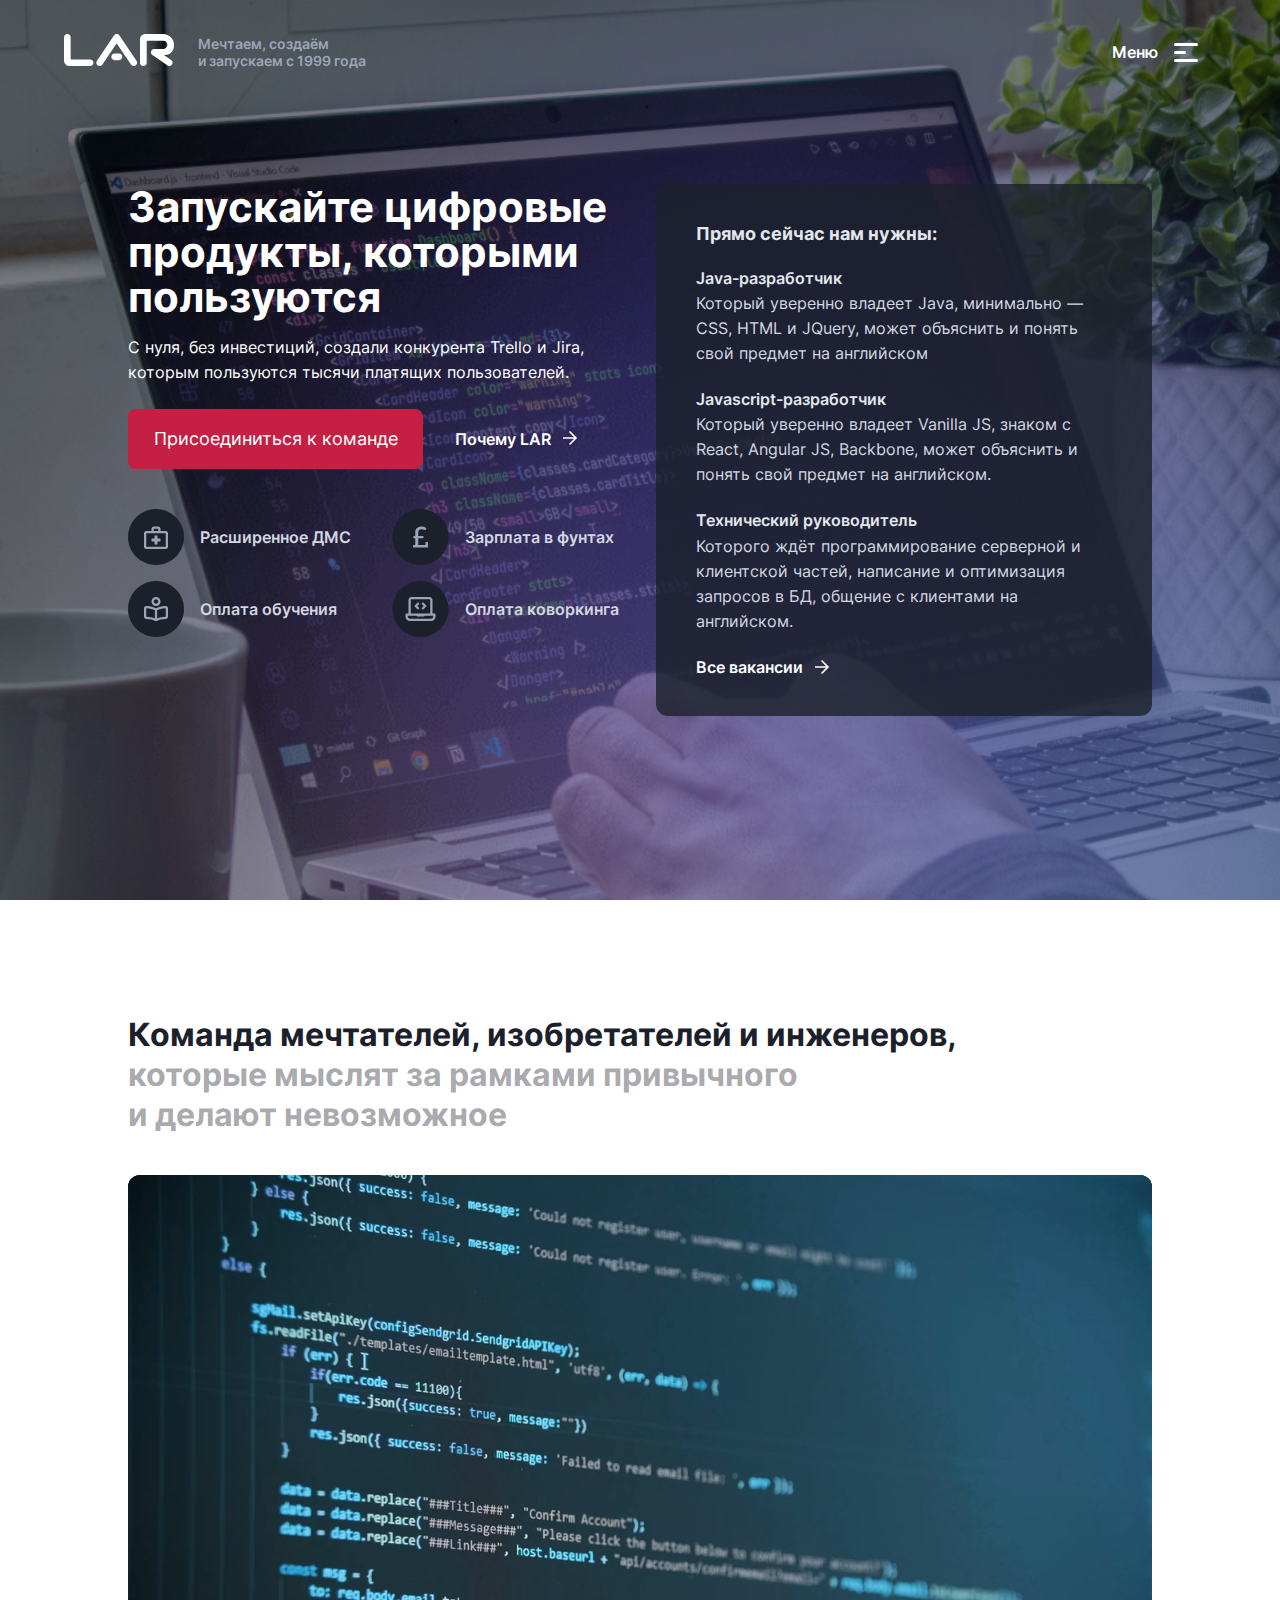
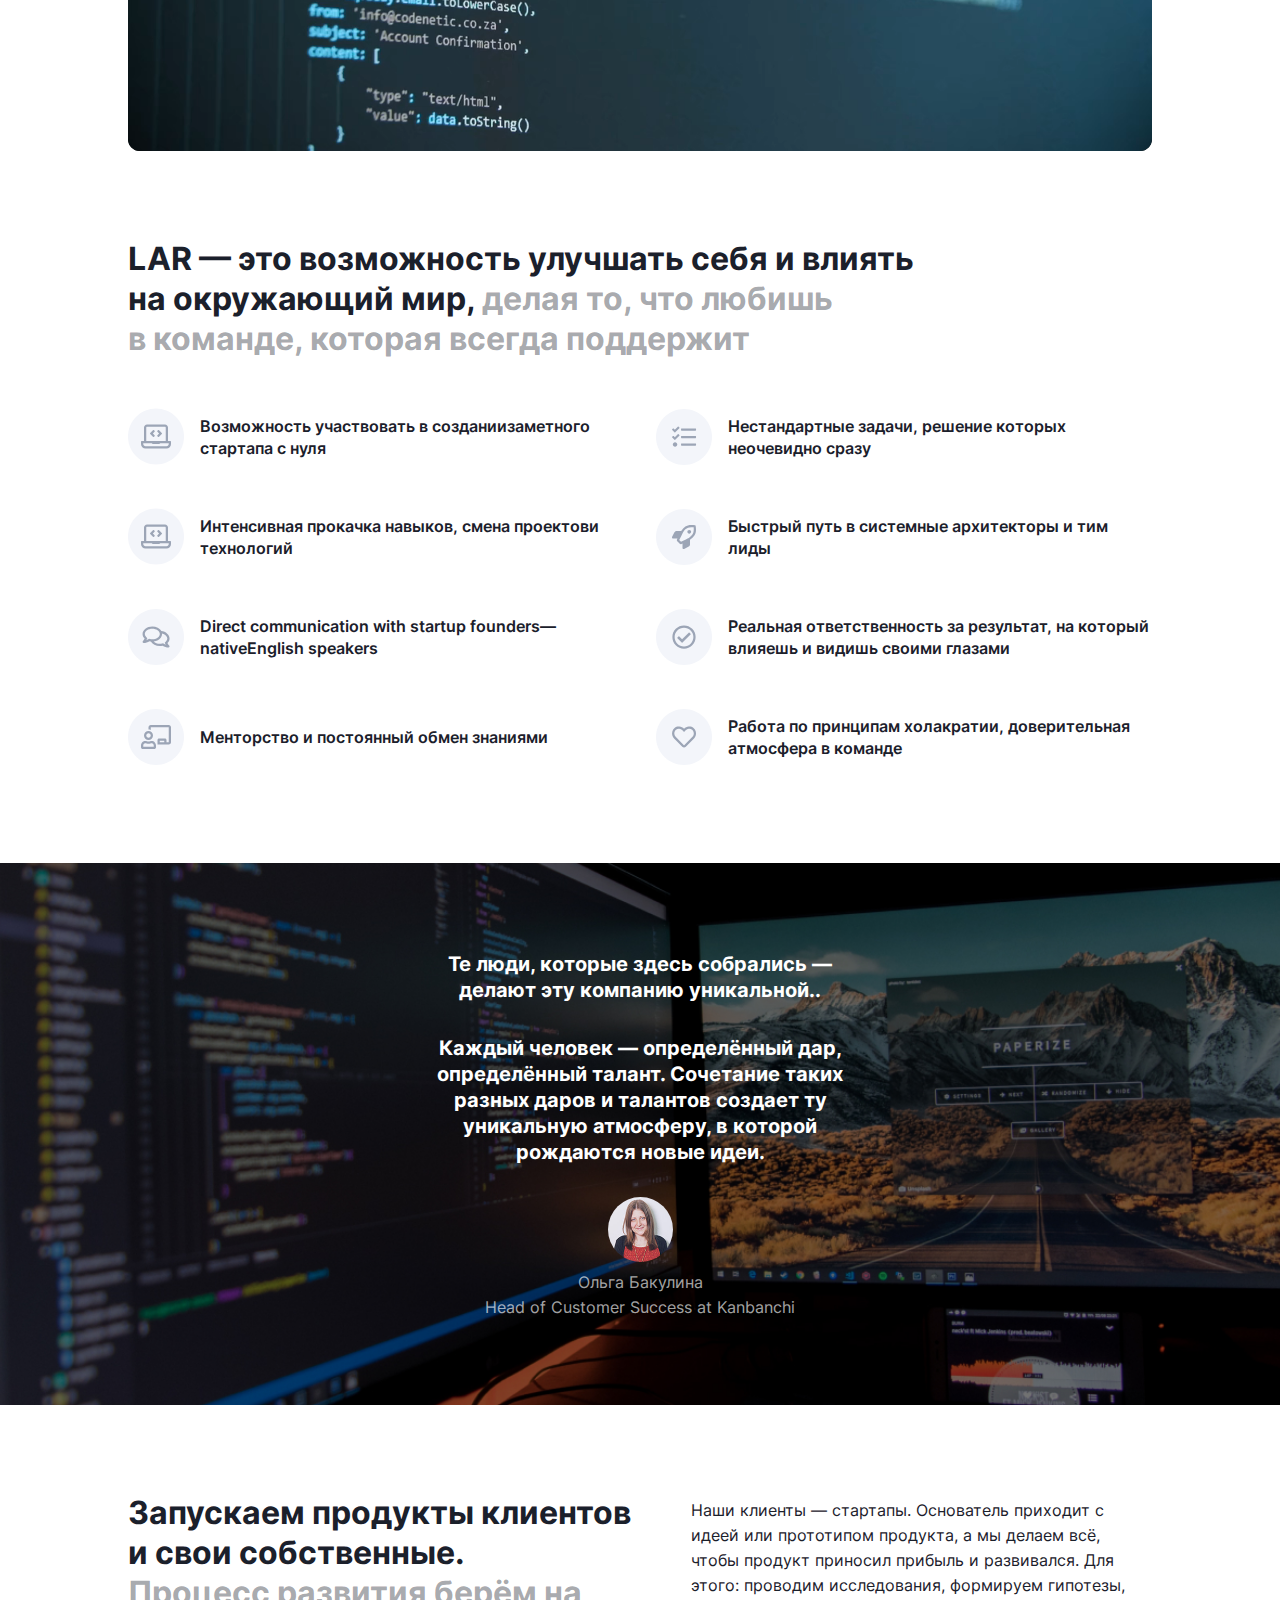
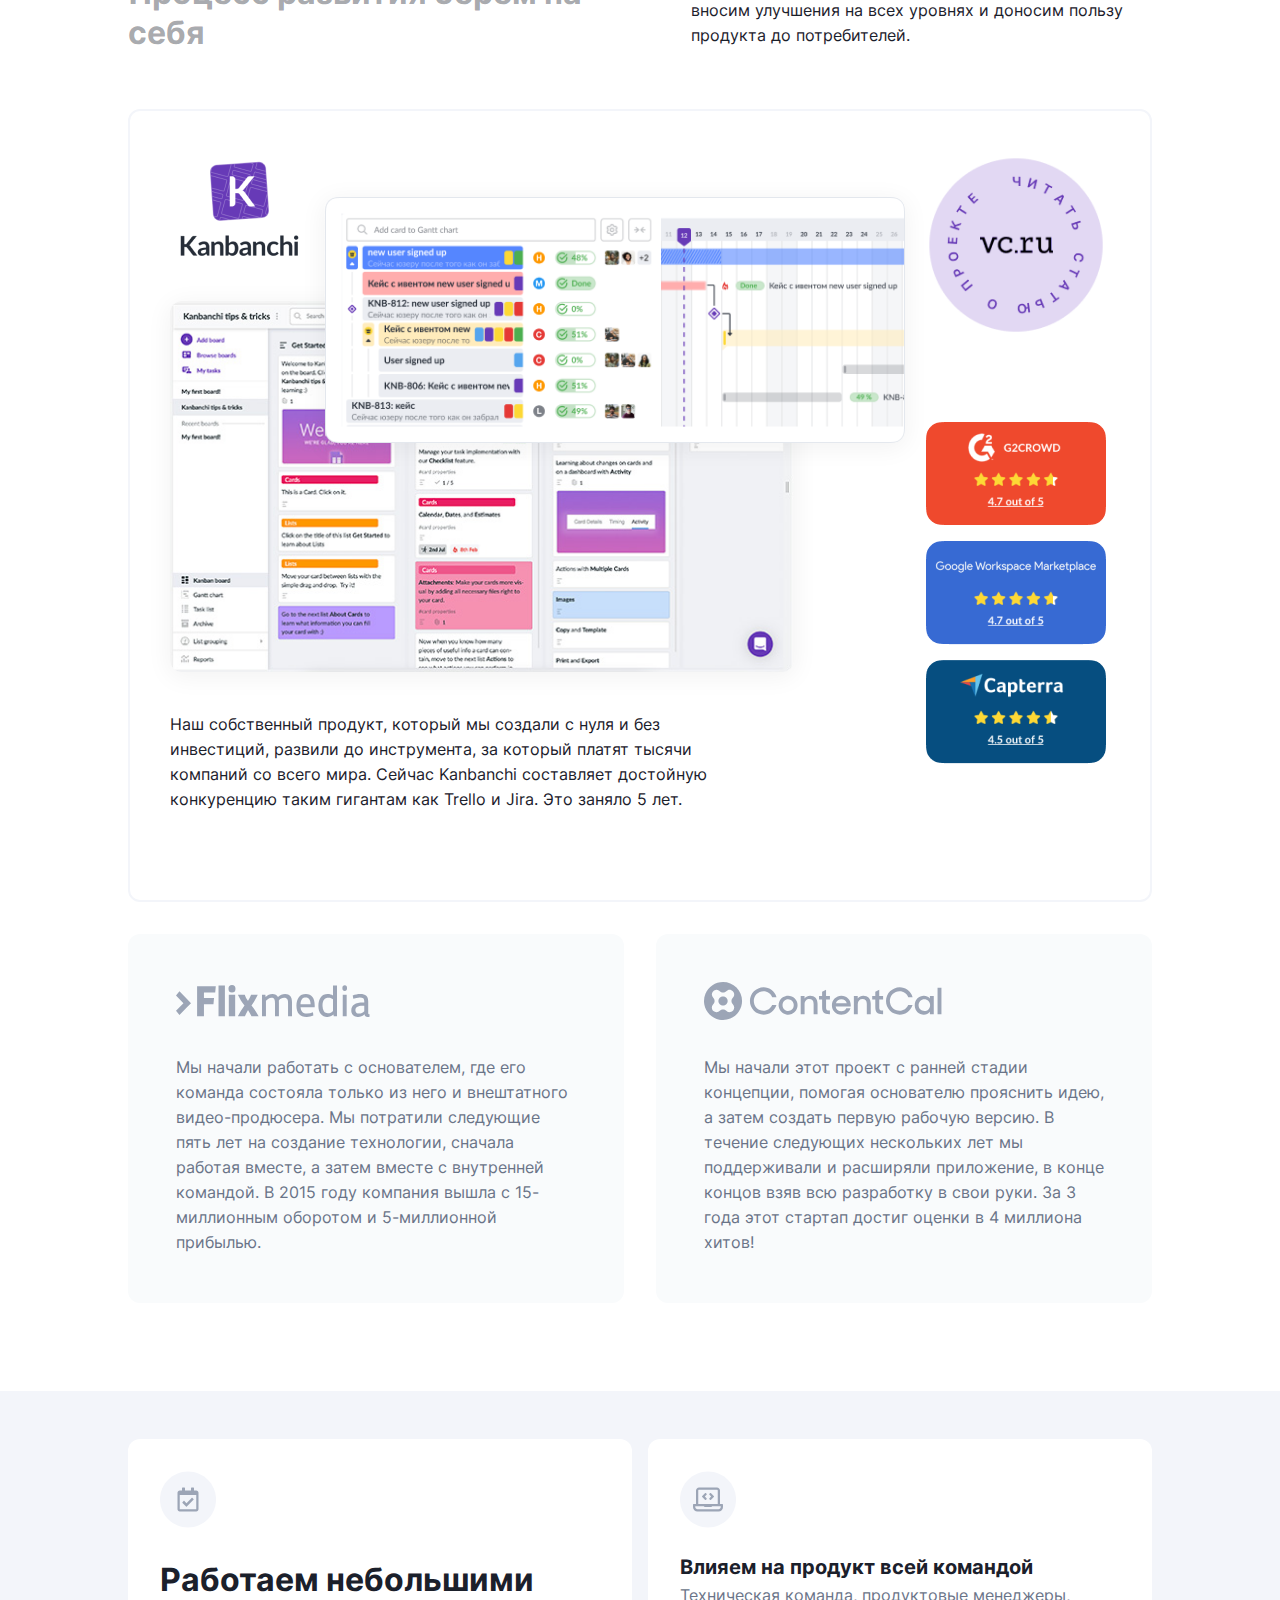
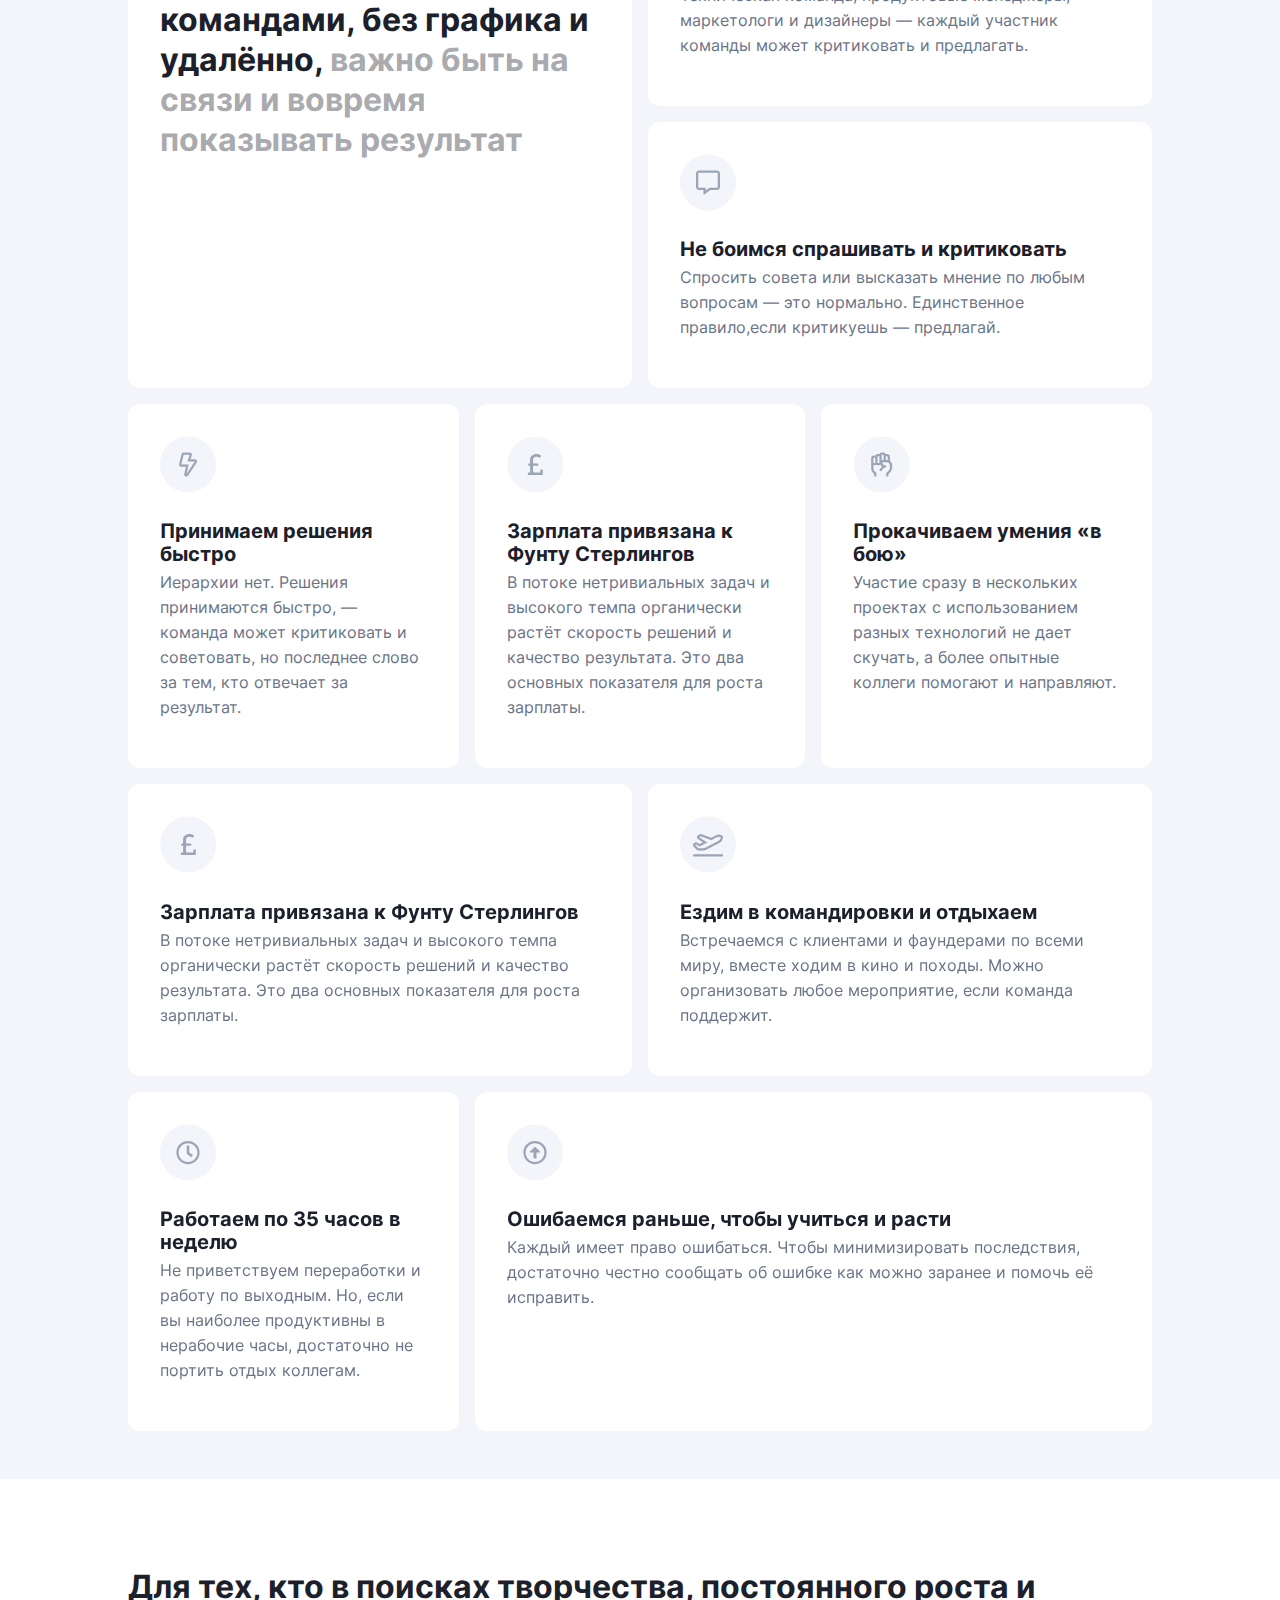
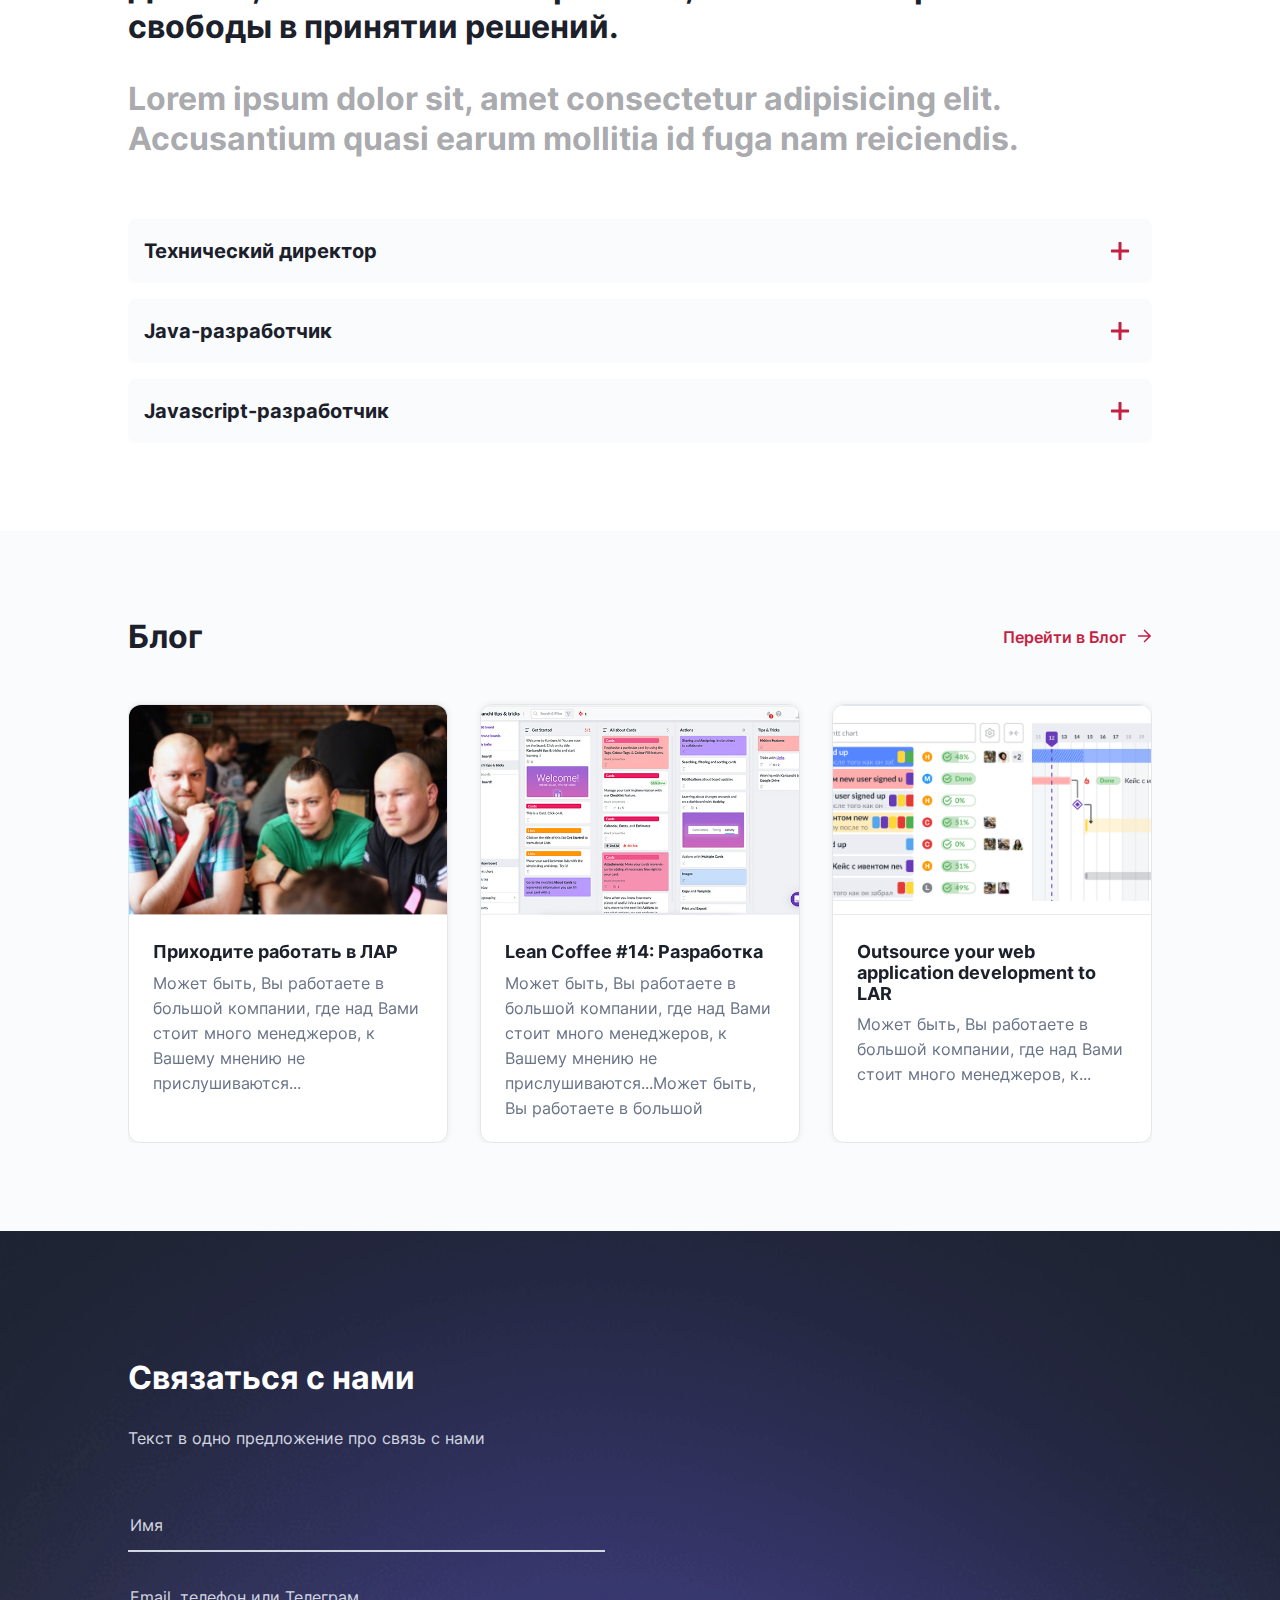
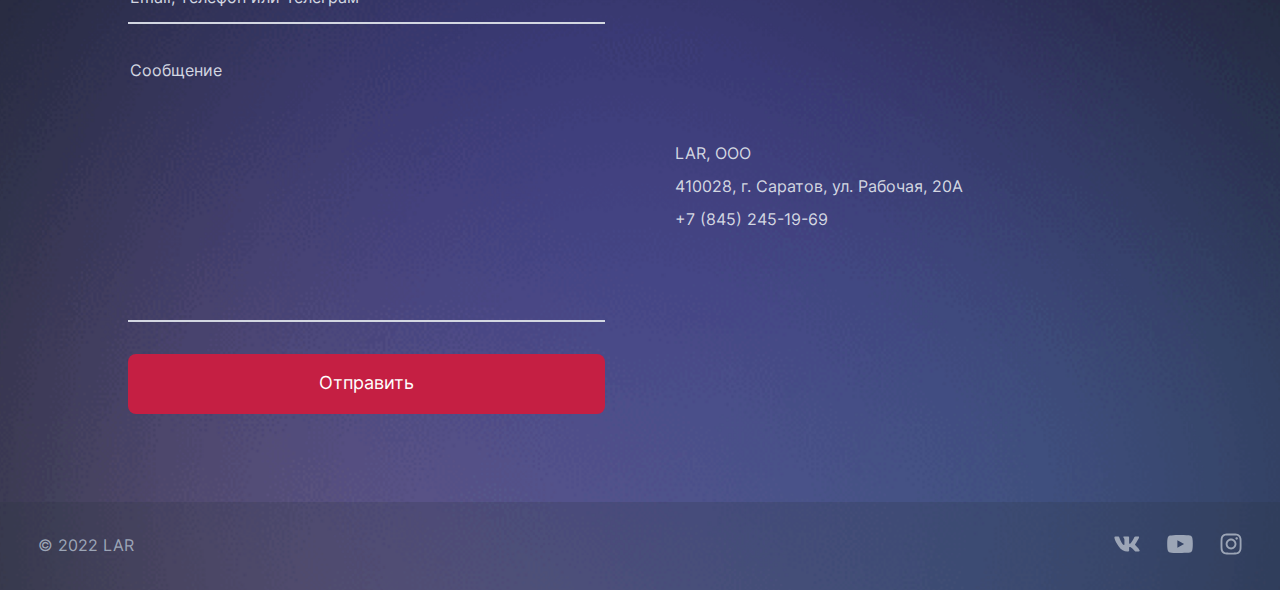
==== commit 79a72a54: "Добавлено автовоспроизведение" ====
--- a/index.html
+++ b/index.html
@@ -202,13 +202,13 @@
         <div class="about-us__team">
           <h2 class="about-us__title">Команда мечтателей, изобретателей и инженеров, <br><span class="about-us__title--grey">которые мыслят за рамками привычного<br> и делают невозможное</span></h2>
           <div class="about-us__videobox video">
-            <video class="about-us__video" src="video/video.mp4"></video>
-            <div class="video__play-button play-button">
+            <video class="about-us__video" src="video/video.mp4" muted></video>
+            <!-- <div class="video__play-button play-button">
               <svg class="play-button__icon" width="56" height="56" viewbox="0 0 56 56" fill="none" xmlns="http://www.w3.org/2000/svg">
                 <path fill-rule="evenodd" clip-rule="evenodd" d="M28 56C43.464 56 56 43.464 56 28C56 12.536 43.464 0 28 0C12.536 0 0 12.536 0 28C0 43.464 12.536 56 28 56ZM23.6945 18.4982C23.3974 18.3072 23.0197 18.2937 22.7097 18.463C22.3997 18.6322 22.2069 18.9572 22.2069 19.3104V36.6897C22.2069 37.0429 22.3997 37.3679 22.7097 37.5372C23.0197 37.7064 23.3974 37.6929 23.6945 37.5019L37.2118 28.8122C37.4881 28.6346 37.6552 28.3286 37.6552 28.0001C37.6552 27.6715 37.4881 27.3655 37.2118 27.1879L23.6945 18.4982Z" fill="white"/>
                 </svg>
               <span class="play-button__descr">Смотреть видео</span>
-            </div>
+            </div> -->
             <button class="video__close-button buttom hide">
               <svg width="22" height="22" viewbox="0 0 22 22" fill="none" xmlns="http://www.w3.org/2000/svg">
                 <rect y="19.7242" width="27.8941" height="3.21855" rx="1.60928" transform="rotate(-45 0 19.7242)" fill="#ffffff"/>
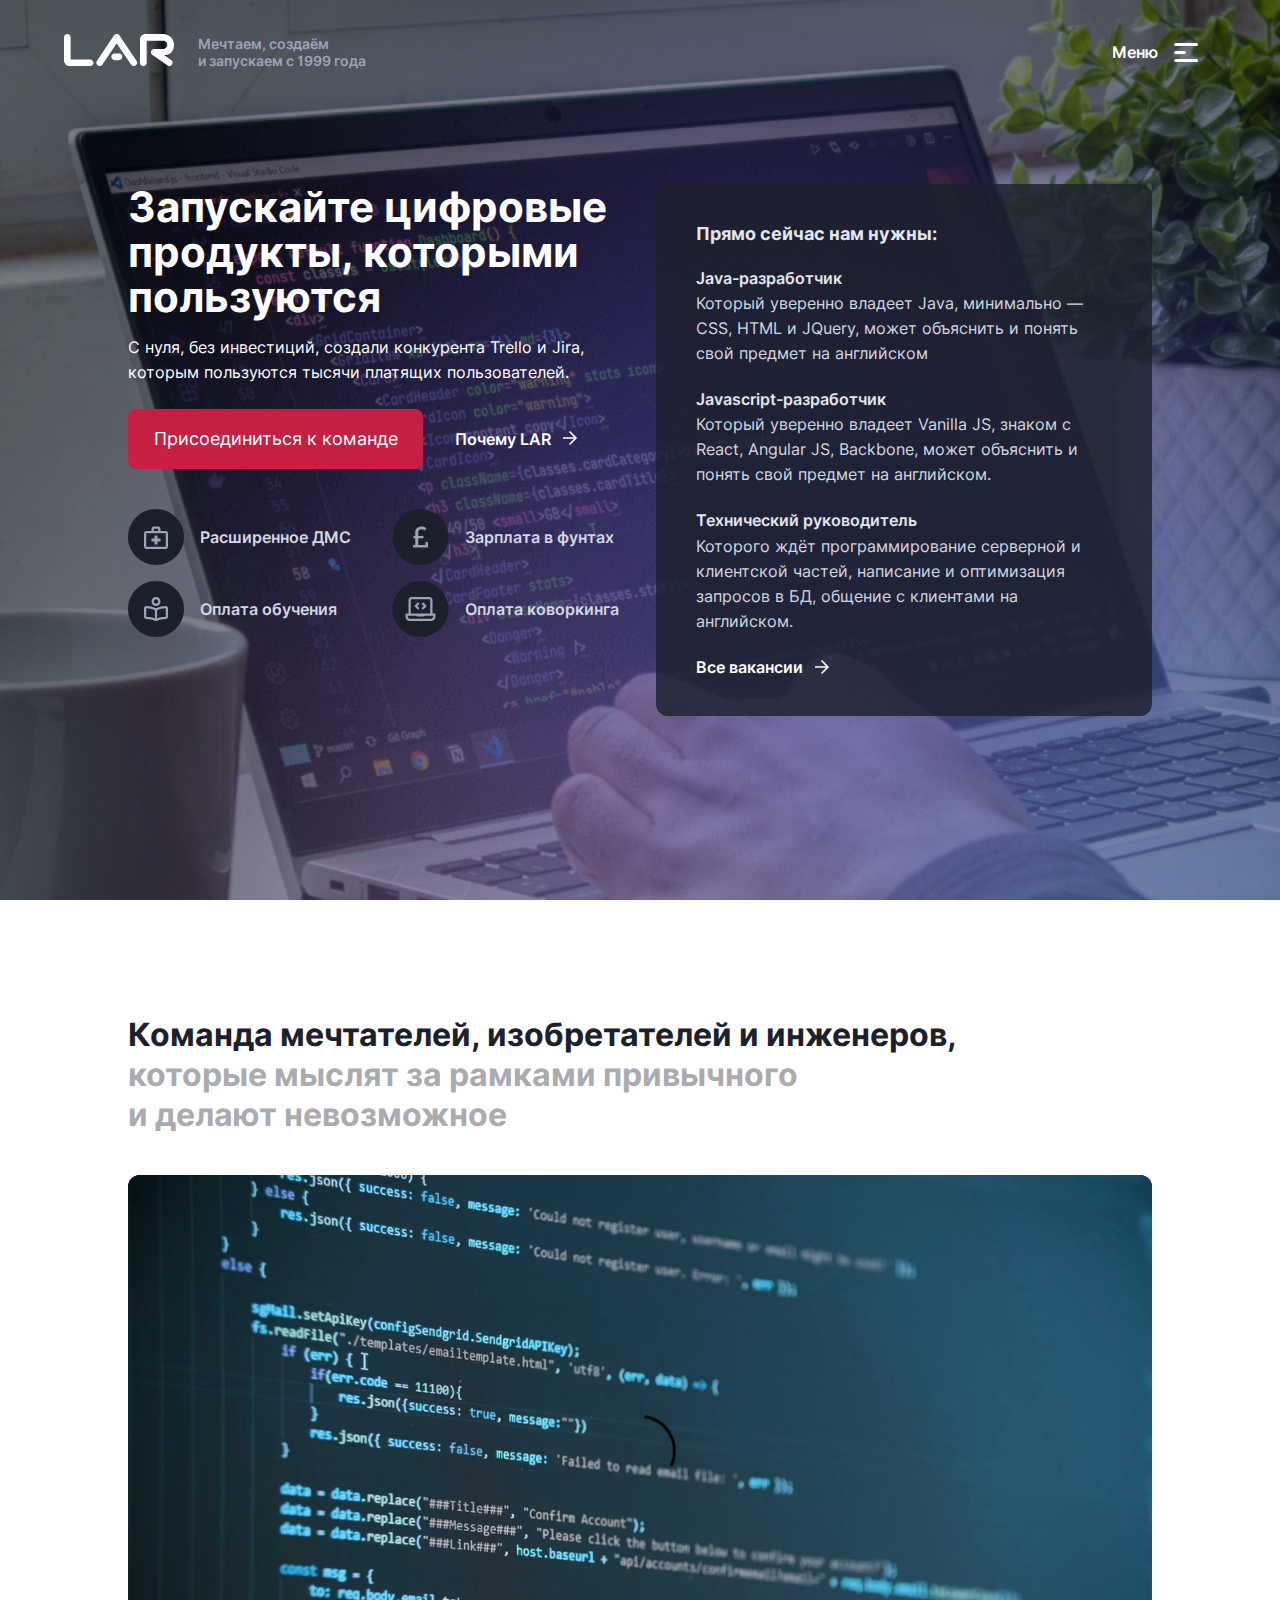
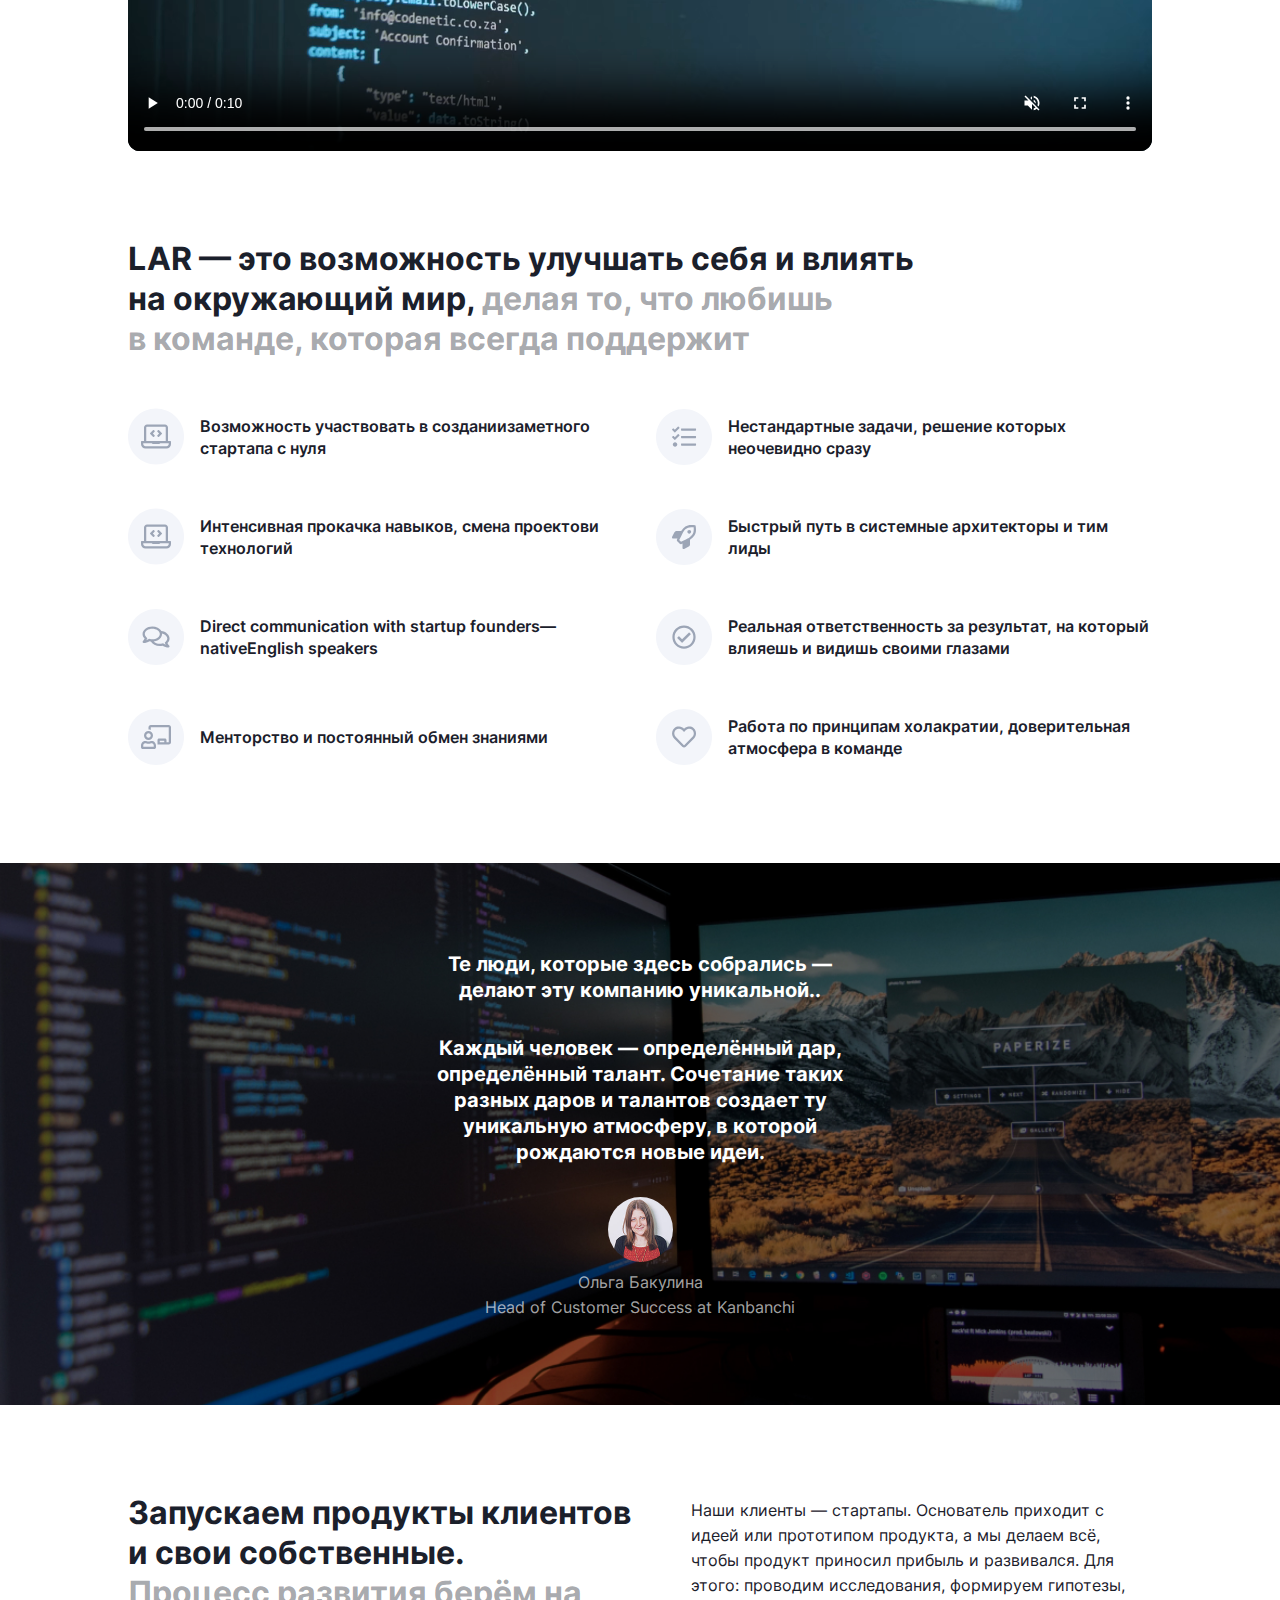
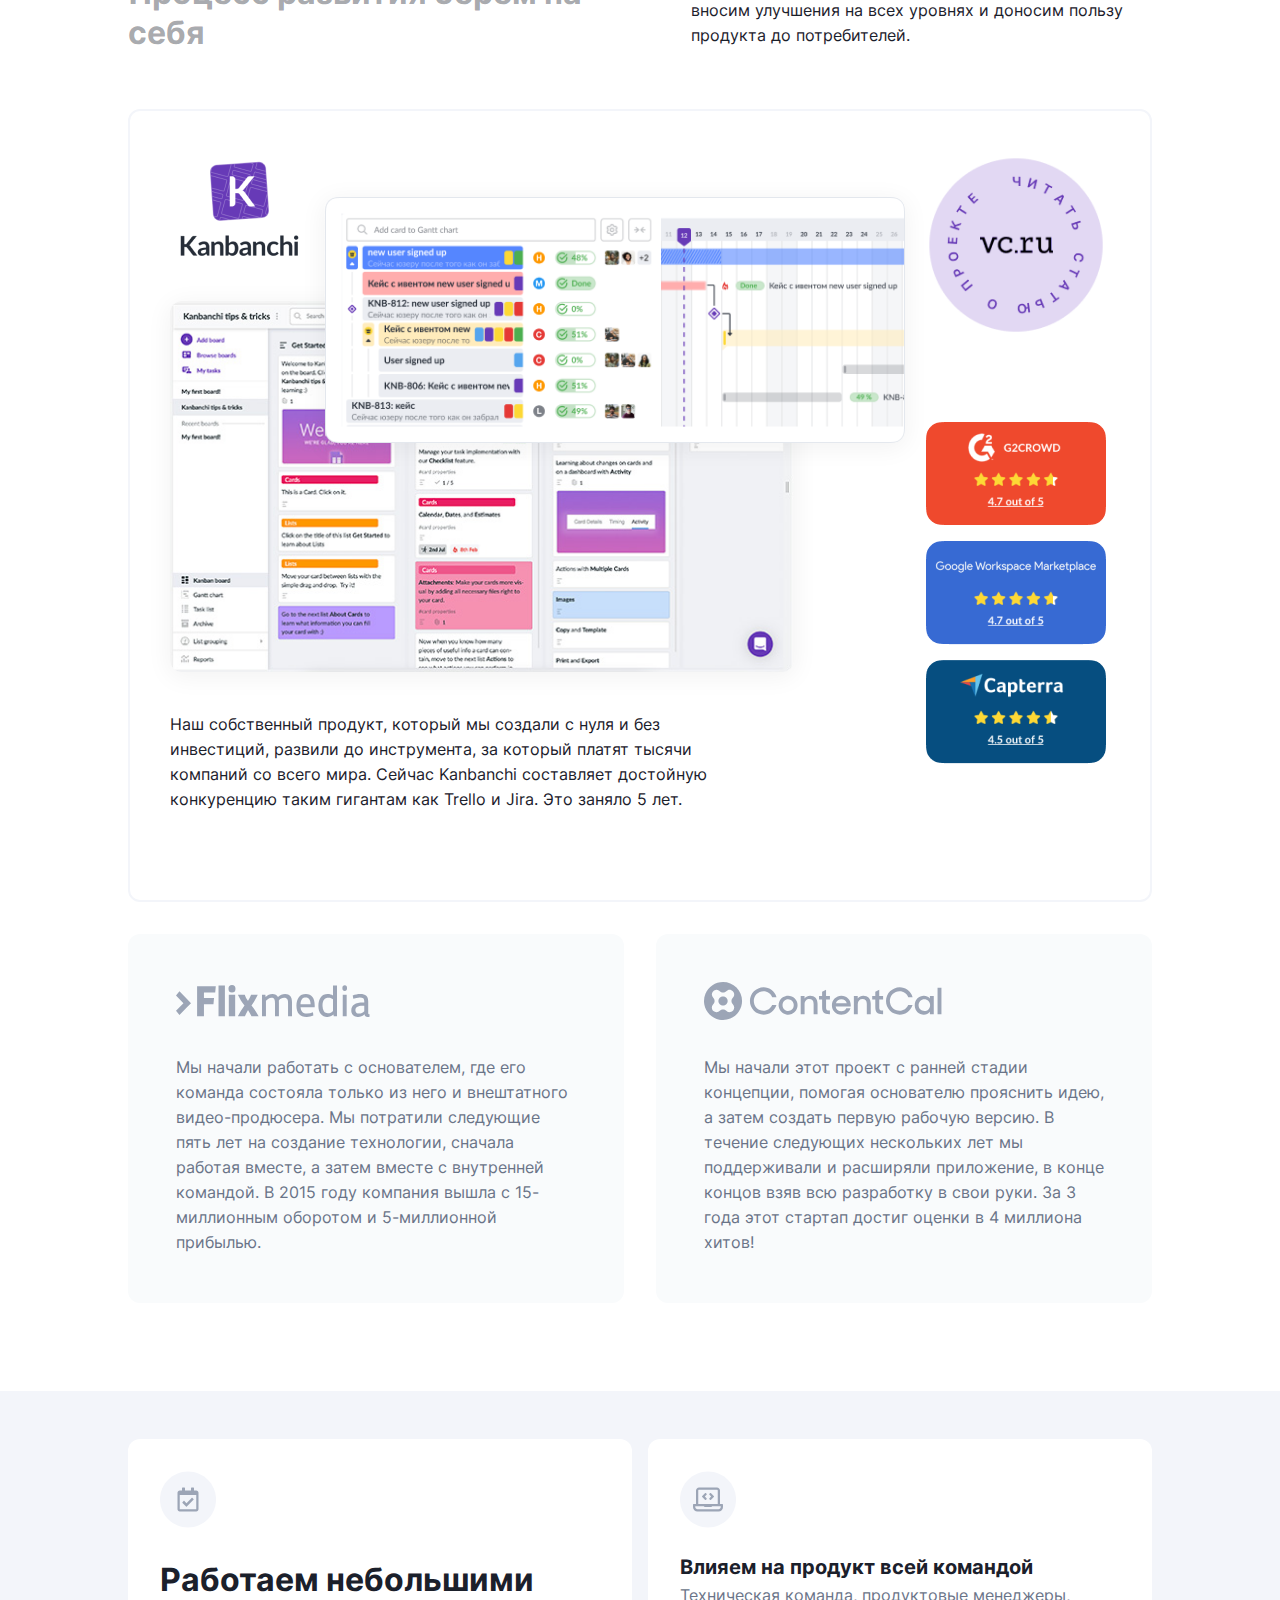
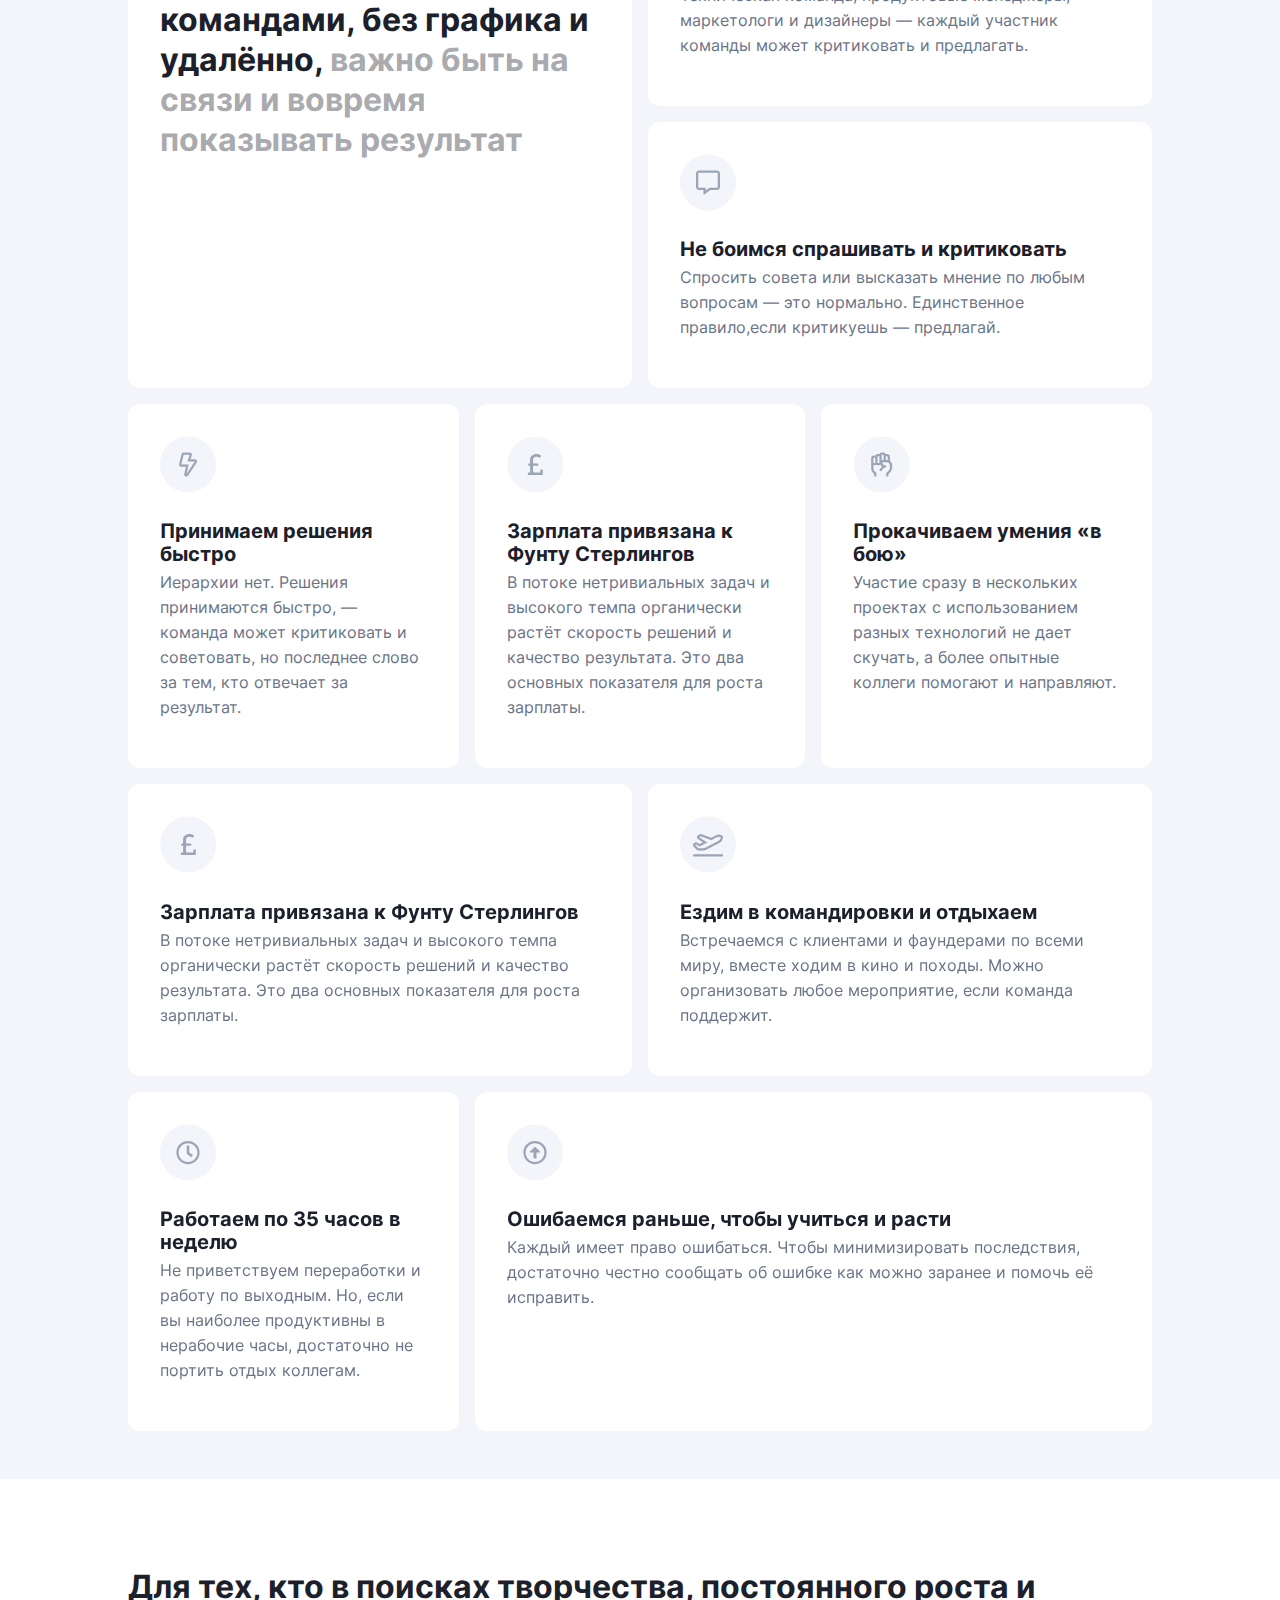
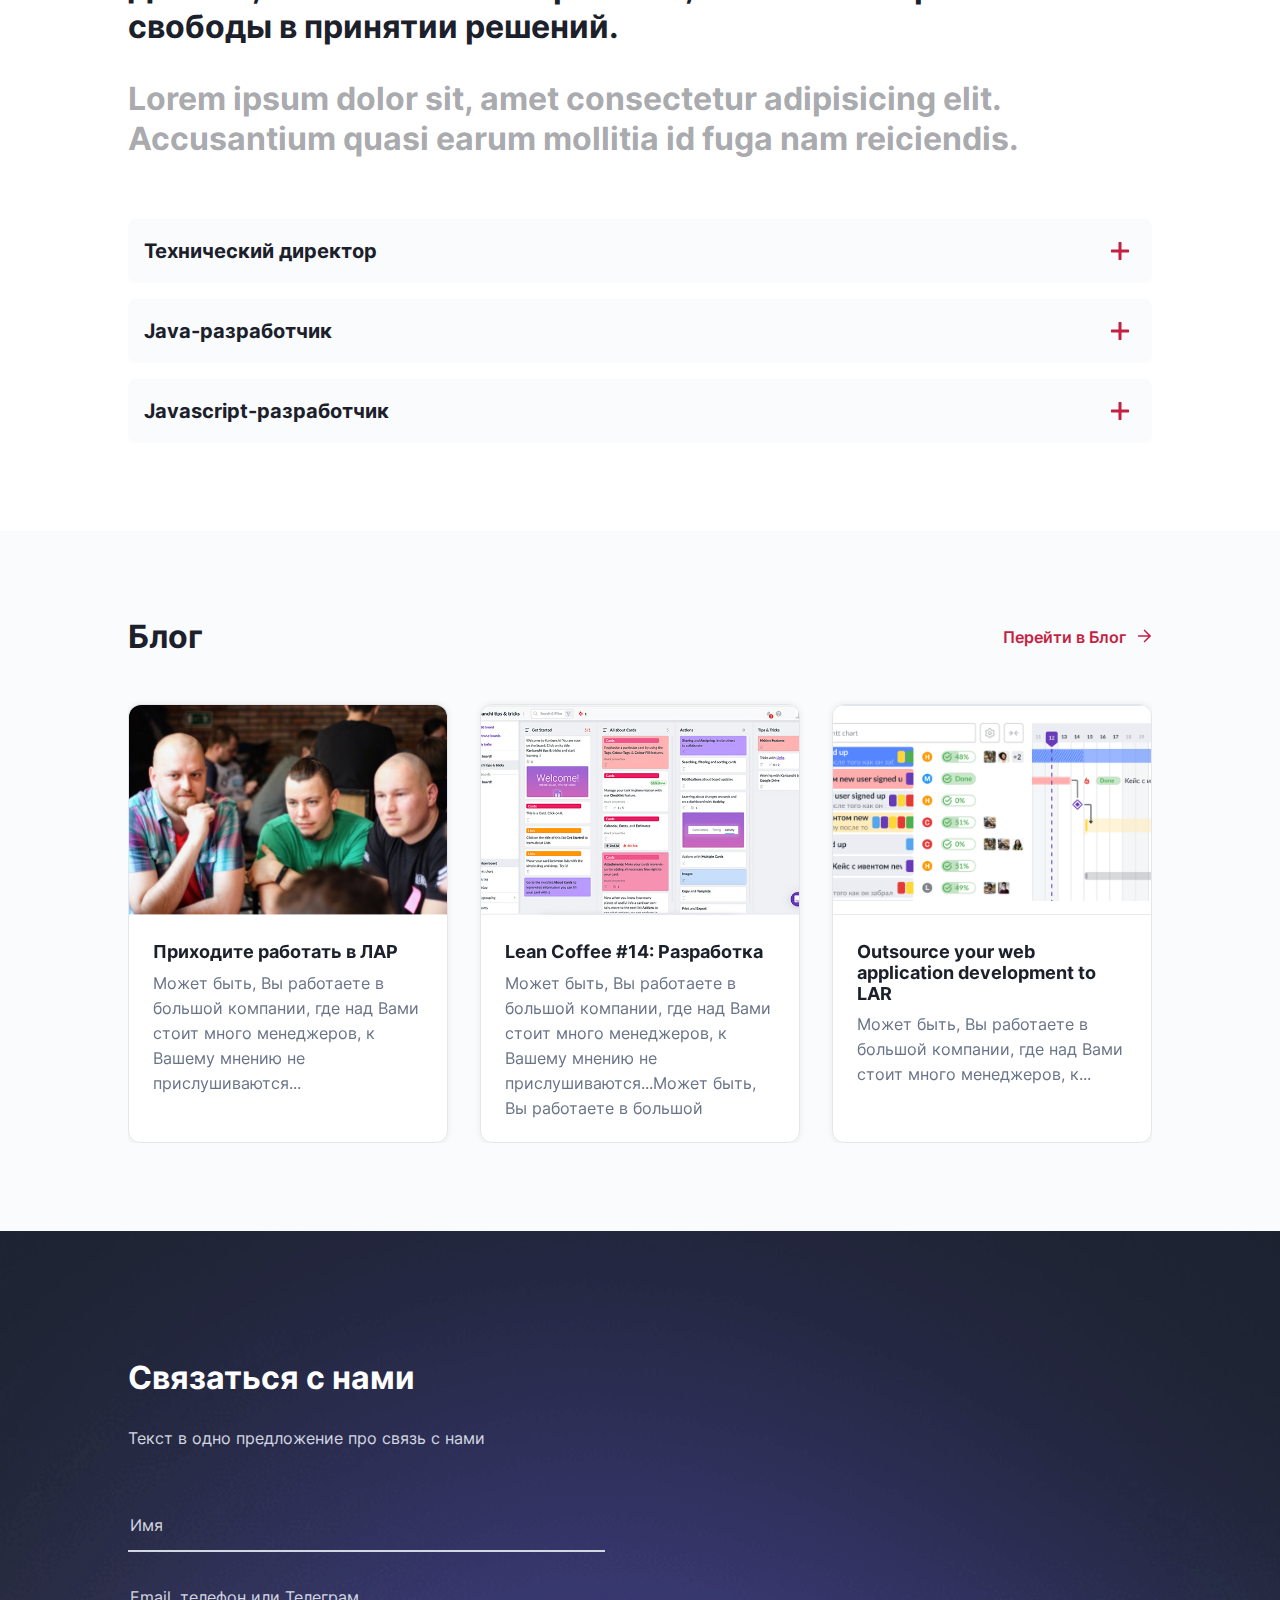
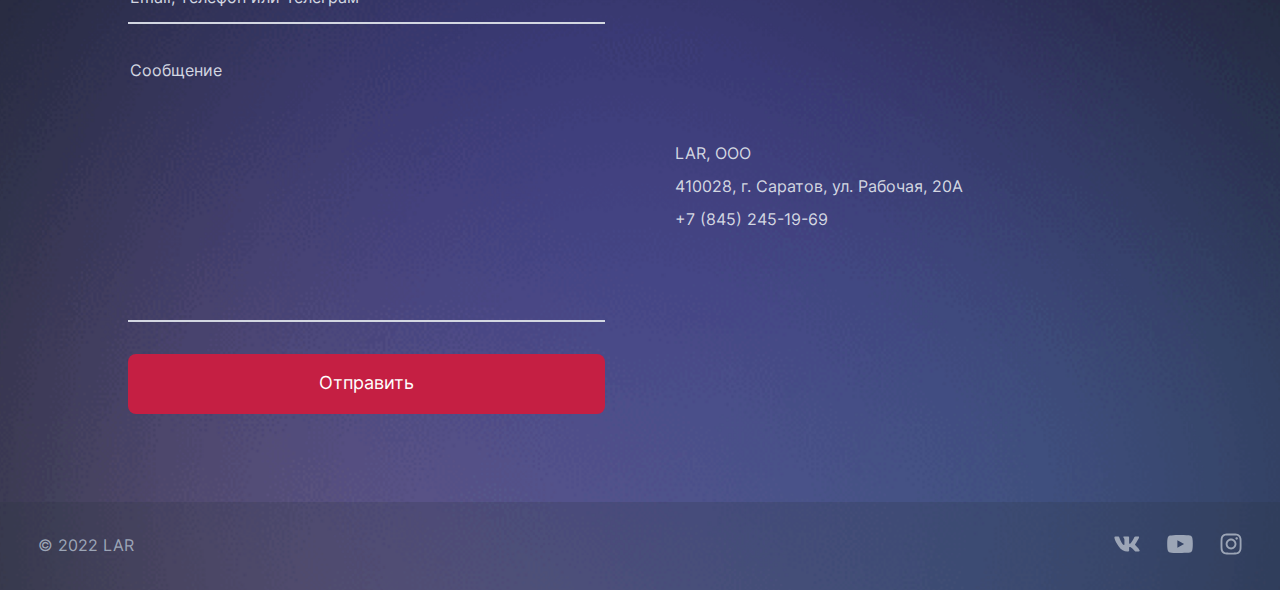
==== commit a12128b8: "loop controls" ====
--- a/index.html
+++ b/index.html
@@ -202,7 +202,7 @@
         <div class="about-us__team">
           <h2 class="about-us__title">Команда мечтателей, изобретателей и инженеров, <br><span class="about-us__title--grey">которые мыслят за рамками привычного<br> и делают невозможное</span></h2>
           <div class="about-us__videobox video">
-            <video class="about-us__video" src="video/video.mp4" muted></video>
+            <video class="about-us__video" src="video/video.mp4" muted autoplay loop controls></video>
             <!-- <div class="video__play-button play-button">
               <svg class="play-button__icon" width="56" height="56" viewbox="0 0 56 56" fill="none" xmlns="http://www.w3.org/2000/svg">
                 <path fill-rule="evenodd" clip-rule="evenodd" d="M28 56C43.464 56 56 43.464 56 28C56 12.536 43.464 0 28 0C12.536 0 0 12.536 0 28C0 43.464 12.536 56 28 56ZM23.6945 18.4982C23.3974 18.3072 23.0197 18.2937 22.7097 18.463C22.3997 18.6322 22.2069 18.9572 22.2069 19.3104V36.6897C22.2069 37.0429 22.3997 37.3679 22.7097 37.5372C23.0197 37.7064 23.3974 37.6929 23.6945 37.5019L37.2118 28.8122C37.4881 28.6346 37.6552 28.3286 37.6552 28.0001C37.6552 27.6715 37.4881 27.3655 37.2118 27.1879L23.6945 18.4982Z" fill="white"/>
